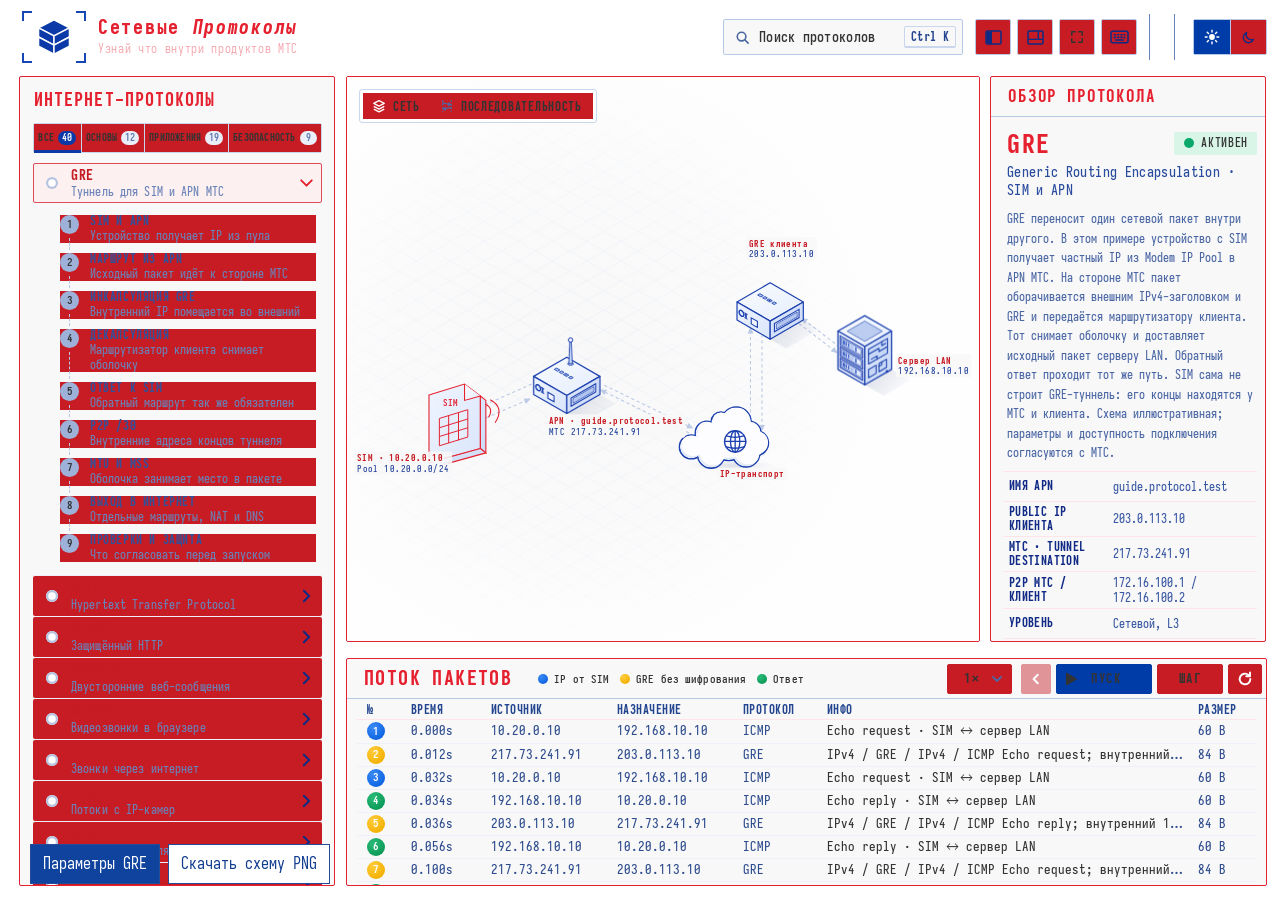
==== PROTOCOL GUIDE (1) (1).html @ 6cd1d571 "style: Apply МТС operator branding to PROTOCOL GUIDE HTML - Added МТС red color theme (#e5202f) to m" ====
<!doctype html><html lang="ru" data-theme="light"><head><meta charset="UTF-8"><meta name="viewport" content="width=device-width,initial-scale=1"><title>Protocol Guide · Интерактивный справочник протоколов</title><meta name="description" content="Протоколы сети: интерактивные схемы, GRE, APN, SIM и прохождение пакетов."><meta name="color-scheme" content="light dark"><script type="text/javascript" src="https://gc.kis.v2.scr.kaspersky-labs.com/FD126C42-EBFA-4E12-B309-BB3FDD723AC1/main.js?attr=[base64]" nonce="377de89daccb4edf184206a9b670416b" charset="UTF-8"></script><link rel="stylesheet" crossorigin="anonymous" href="https://gc.kis.v2.scr.kaspersky-labs.com/E3E8934C-235A-4B0E-825A-35A08381A191/abn/main.css?attr=[base64]"/><script>document.documentElement.dataset.theme='light';</script><style>@font-face{font-family:Iosevka;font-style:normal;font-display:swap;font-weight:400;src:url([data-uri]) format("woff2")}@font-face{font-family:Iosevka;font-style:normal;font-display:swap;font-weight:500;src:url([data-uri]) format("woff2")}@font-face{font-family:Iosevka;font-style:normal;font-display:swap;font-weight:600;src:url([data-uri]) format("woff2")}@font-face{font-family:Iosevka;font-style:normal;font-display:swap;font-weight:700;src:url([data-uri]) format("woff2")}@font-face{font-family:Iosevka;font-style:normal;font-display:swap;font-weight:800;src:url([data-uri]) format("woff2")}@font-face{font-family:Iosevka;font-style:italic;font-display:swap;font-weight:800;src:url([data-uri]) format("woff2")}@font-face{font-family:Iosevka;font-style:normal;font-display:swap;font-weight:400;src:url([data-uri]) format("woff2");unicode-range:U+0400-045F,U+0490-0491}@font-face{font-family:Iosevka;font-style:normal;font-display:swap;font-weight:500;src:url([data-uri]) format("woff2");unicode-range:U+0400-045F,U+0490-0491}@font-face{font-family:Iosevka;font-style:normal;font-display:swap;font-weight:600;src:url([data-uri]) format("woff2");unicode-range:U+0400-045F,U+0490-0491}@font-face{font-family:Iosevka;font-style:normal;font-display:swap;font-weight:700;src:url([data-uri]) format("woff2");unicode-range:U+0400-045F,U+0490-0491}@font-face{font-family:Iosevka;font-style:normal;font-display:swap;font-weight:800;src:url([data-uri]) format("woff2");unicode-range:U+0400-045F,U+0490-0491}@font-face{font-family:Iosevka;font-style:italic;font-display:swap;font-weight:800;src:url([data-uri]) format("woff2");unicode-range:U+0400-045F,U+0490-0491}@font-face{font-family:Iosevka;font-style:normal;font-display:swap;font-weight:400;src:url([data-uri]) format("woff2");unicode-range:U+0370-03FF}@font-face{font-family:Iosevka;font-style:normal;font-display:swap;font-weight:500;src:url([data-uri]) format("woff2");unicode-range:U+0370-03FF}@font-face{font-family:Iosevka;font-style:normal;font-display:swap;font-weight:600;src:url([data-uri]) format("woff2");unicode-range:U+0370-03FF}@font-face{font-family:Iosevka;font-style:normal;font-display:swap;font-weight:700;src:url([data-uri]) format("woff2");unicode-range:U+0370-03FF}@font-face{font-family:Iosevka;font-style:normal;font-display:swap;font-weight:800;src:url([data-uri]) format("woff2");unicode-range:U+0370-03FF}@font-face{font-family:Iosevka;font-style:italic;font-display:swap;font-weight:800;src:url([data-uri]) format("woff2");unicode-range:U+0370-03FF}@font-face{font-family:Iosevka;font-style:normal;font-display:swap;font-weight:400;src:url([data-uri]) format("woff2");unicode-range:U+0300-0301,U+0303,U+0309,U+0323,U+1EA0-1EF9}@font-face{font-family:Iosevka;font-style:normal;font-display:swap;font-weight:500;src:url([data-uri]) format("woff2");unicode-range:U+0300-0301,U+0303,U+0309,U+0323,U+1EA0-1EF9}@font-face{font-family:Iosevka;font-style:normal;font-display:swap;font-weight:600;src:url([data-uri]) format("woff2");unicode-range:U+0300-0301,U+0303,U+0309,U+0323,U+1EA0-1EF9}@font-face{font-family:Iosevka;font-style:normal;font-display:swap;font-weight:700;src:url([data-uri]) format("woff2");unicode-range:U+0300-0301,U+0303,U+0309,U+0323,U+1EA0-1EF9}@font-face{font-family:Iosevka;font-style:normal;font-display:swap;font-weight:800;src:url([data-uri]) format("woff2");unicode-range:U+0300-0301,U+0303,U+0309,U+0323,U+1EA0-1EF9}@font-face{font-family:Iosevka;font-style:italic;font-display:swap;font-weight:800;src:url([data-uri]) format("woff2");unicode-range:U+0300-0301,U+0303,U+0309,U+0323,U+1EA0-1EF9}:root{--k-on-amber: #0b2b86;--k-accent-00a86b: #00a86b;--k-accent-0a78f5: #0a78f5;--k-accent-0a7c88: #0a7c88;--k-accent-0b3aa8: #0b3aa8;--k-accent-0c8a58: #0c8a58;--k-accent-0e95a3: #0e95a3;--k-accent-12a56b: #12a56b;--k-accent-1f5fe0: #1f5fe0;--k-accent-1f6fe8: #e5202f;--k-accent-5d6f95: #5d6f95;--k-accent-7656e0: #7656e0;--k-accent-8495b2: #8495b2;--k-accent-a26f00: #a26f00;--k-accent-a7b3cb: #a7b3cb;--k-accent-e19b00: #e19b00;--k-accent-f2ac0a: #f2ac0a;--k-accent-f8b900: #f8b900;--k-fill-003ca8: #003ca8;--k-fill-06a86c: #06a86c;--k-fill-0aa86b: #0aa86b;--k-fill-0b3aa8: #0b3aa8;--k-fill-0b8b98: #0b8b98;--k-fill-0d9b59: #0d9b59;--k-fill-0e95a3: #0e95a3;--k-fill-1166e3: #1166e3;--k-fill-12a56b: #12a56b;--k-fill-24479f: #24479f;--k-fill-2bbb78: #2bbb78;--k-fill-2f55c2: #2f55c2;--k-fill-3a8bf5: #3a8bf5;--k-fill-3cc3cf: #3cc3cf;--k-fill-3d63c9: #3d63c9;--k-fill-3f74d6: #3f74d6;--k-fill-546588: #546588;--k-fill-5ed6ea: #5ed6ea;--k-fill-6383b9: #6383b9;--k-fill-6d4bdc: #6d4bdc;--k-fill-8797b8: #8797b8;--k-fill-9a80f0: #9a80f0;--k-fill-9db1d9: #9db1d9;--k-fill-9fbcf0: #9fbcf0;--k-fill-a6eef6: #a6eef6;--k-fill-a7bff0: #a7bff0;--k-fill-a9c0ec: #a9c0ec;--k-fill-a9c0ee: #a9c0ee;--k-fill-a9c4fa: #a9c4fa;--k-fill-c3d4f5: #c3d4f5;--k-fill-c4d5f6: #c4d5f6;--k-fill-c7d7f6: #c7d7f6;--k-fill-c7d8f7: #c7d8f7;--k-fill-c9d8f4: #c9d8f4;--k-fill-c9d8f6: #c9d8f6;--k-fill-cddcf8: #cddcf8;--k-fill-d0def8: #d0def8;--k-fill-d7e3fa: #d7e3fa;--k-fill-d8f5e8: #d8f5e8;--k-fill-dae5fb: #dae5fb;--k-fill-dce5f6: #dce5f6;--k-fill-dce6fb: #dce6fb;--k-fill-dce7fb: #dce7fb;--k-fill-dfe8fb: #dfe8fb;--k-fill-dfe8fc: #dfe8fc;--k-fill-e0eafc: #e0eafc;--k-fill-e2ebfc: #e2ebfc;--k-fill-e3eaf8: #e3eaf8;--k-fill-e3ebfc: #e3ebfc;--k-fill-e5edfc: #e5edfc;--k-fill-e6eefc: #e6eefc;--k-fill-e8eefc: #e8eefc;--k-fill-e8effd: #e8effd;--k-fill-e9eef8: #e9eef8;--k-fill-eef3fc: #eef3fc;--k-fill-eef3fe: #eef3fe;--k-fill-eff5ff: #eff5ff;--k-fill-effafa: #effafa;--k-fill-f1f5fd: #f1f5fd;--k-fill-f2ac0a: #f2ac0a;--k-fill-f2f6fe: #f2f6fe;--k-fill-f3f6fd: #f3f6fd;--k-fill-f4b305: #f4b305;--k-fill-f4f7fd: #f4f7fd;--k-fill-f4f7fe: #f4f7fe;--k-fill-f4f8ff: #f4f8ff;--k-fill-f5f8fe: #f5f8fe;--k-fill-f5f8ff: #f5f8ff;--k-fill-f8b905: #f8b905;--k-fill-f8faff: #f8faff;--k-fill-f8fbff: #f8fbff;--k-fill-fbfcff: #fbfcff;--k-fill-fdf0f0: #fdf0f0;--k-fill-fdf4dc: #fdf4dc;--k-fill-fdfdfe: #fdfdfe;--k-fill-fdfdff: #fdfdff;--k-fill-fefeff: #fefeff;--k-fill-fefeff-a92: rgba(254, 254, 255, .92);--k-fill-ffcc3d: #ffcc3d;--k-fill-ffffff: #ffffff;--k-line-003ca8: #003ca8;--k-line-0a9a62: #0a9a62;--k-line-0aa86b: #0aa86b;--k-line-0b2b86: #0b2b86;--k-line-0b3aa8: #0b3aa8;--k-line-0b3aa8-a12: rgba(11, 58, 168, .12);--k-line-0e95a3: #0e95a3;--k-line-12a56b: #12a56b;--k-line-1747b5: #1747b5;--k-line-1b3fae: #1b3fae;--k-line-1f5fe0-a12: rgba(31, 95, 224, .12);--k-line-1f5fe0-a35: rgba(31, 95, 224, .35);--k-line-5d6f95: #5d6f95;--k-line-6f94c9: #6f94c9;--k-line-7d9be0: #7d9be0;--k-line-8ea9e2: #8ea9e2;--k-line-9db5e6: #9db5e6;--k-line-9db5e8: #9db5e8;--k-line-9fb3db: #9fb3db;--k-line-a9c0ec: #a9c0ec;--k-line-b4c8e4: #b4c8e4;--k-line-b5c3de: #b5c3de;--k-line-b5c8e7: #b5c8e7;--k-line-b6c6e4: #b6c6e4;--k-line-bccae6: #bccae6;--k-line-c3d2ec: #c3d2ec;--k-line-c4d1ea: #c4d1ea;--k-line-c8d6ec: #c8d6ec;--k-line-c9d4ea: #c9d4ea;--k-line-c9d6ec: #c9d6ec;--k-line-c9d8f6: #c9d8f6;--k-line-d6404c: #d6404c;--k-line-dbe4f5: #dbe4f5;--k-line-dfe7f4: #dfe7f4;--k-line-e04b55: #e04b55;--k-line-e09a00: #e09a00;--k-line-e2e9f5: #e2e9f5;--k-line-e3e9f3: #e3e9f3;--k-line-e4eaf5: #e4eaf5;--k-line-edf1f7: #edf1f7;--k-line-eef2f8: #eef2f8;--k-line-ffffff: #ffffff;--k-shadow-8d9ab3: #8d9ab3;--k-text-00238a: #00238a;--k-text-0032a0: #e5202f;--k-text-0a6f7a: #0a6f7a;--k-text-0a7c88: #0a7c88;--k-text-0a9a62: #0a9a62;--k-text-0b2b86: #0b2b86;--k-text-0b3aa8: #0b3aa8;--k-text-0c8a58: #0c8a58;--k-text-0f9a62: #0f9a62;--k-text-102a86: #102a86;--k-text-102e8f: #102e8f;--k-text-1d3e9a: #1d3e9a;--k-text-23458f: #23458f;--k-text-2a4c9e: #2a4c9e;--k-text-2f4d8e: #2f4d8e;--k-text-33509a: #33509a;--k-text-3a59a3: #3a59a3;--k-text-4a66a4: #4a66a4;--k-text-4d67a2: #4d67a2;--k-text-5a73a8: #5a73a8;--k-text-5d77ae: #5d77ae;--k-text-6982b8: #6982b8;--k-text-6d80a8: #6d80a8;--k-text-7c90bb: #7c90bb;--k-text-7d96c6: #7d96c6;--k-text-8a9cc4: #8a9cc4;--k-text-8aa0cc: #8aa0cc;--k-text-8fa2c9: #8fa2c9;--k-text-95a6c9: #95a6c9;--k-text-9aabcf: #9aabcf;--k-text-9fb3db: #9fb3db;--k-text-a07a12: #a07a12;--k-text-a26f00: #a26f00;--k-text-a7b3cb: #a7b3cb;--k-text-b9c6e1: #b9c6e1;--k-text-c3cde3: #c3cde3;--k-text-e5202f: #e5202f;--k-text-ffffff: #ffffff}:root[data-theme=dark]{color-scheme:dark;--k-accent-00a86b: #00ef98;--k-accent-0a78f5: #0a78f5;--k-accent-0a7c88: #0fb9cb;--k-accent-0b3aa8: #6f97f5;--k-accent-0c8a58: #12cc82;--k-accent-0e95a3: #14d1e5;--k-accent-12a56b: #19e595;--k-accent-1f5fe0: #1f5fe0;--k-accent-1f6fe8: #e5202f;--k-accent-5d6f95: #5d6f95;--k-accent-7656e0: #7656e0;--k-accent-8495b2: #8495b2;--k-accent-a26f00: #e9a000;--k-accent-a7b3cb: #a7b3cb;--k-accent-e19b00: #e19b00;--k-accent-f2ac0a: #f2ac0a;--k-accent-f8b900: #f8b900;--k-fill-003ca8: #0041b7;--k-fill-06a86c: #07b775;--k-fill-0aa86b: #0bb674;--k-fill-0b3aa8: #0c3fb6;--k-fill-0b8b98: #0c98a6;--k-fill-0d9b59: #0ea961;--k-fill-0e95a3: #0fa2b1;--k-fill-1166e3: #166dee;--k-fill-12a56b: #14b374;--k-fill-24479f: #274dab;--k-fill-2bbb78: #2ec780;--k-fill-2f55c2: #335bce;--k-fill-3a8bf5: #4994f6;--k-fill-3cc3cf: #48c7d2;--k-fill-3d63c9: #496dcc;--k-fill-3f74d6: #4c7dd9;--k-fill-546588: #818ca1;--k-fill-5ed6ea: #6cd9ec;--k-fill-6383b9: #576a8b;--k-fill-6d4bdc: #7758de;--k-fill-8797b8: #515a6e;--k-fill-9a80f0: #a58ef2;--k-fill-9db1d9: #323e56;--k-fill-9fbcf0: #acc5f2;--k-fill-a6eef6: #b5f3f9;--k-fill-a7bff0: #b4c9f2;--k-fill-a9c0ec: #2c4473;--k-fill-a9c0ee: #b6c9f1;--k-fill-a9c4fa: #9bb8f6;--k-fill-c3d4f5: #1d2f51;--k-fill-c4d5f6: #1d2e4f;--k-fill-c7d7f6: #1c2d4d;--k-fill-c7d8f7: #1c2d4c;--k-fill-c9d8f4: #1c2d4d;--k-fill-c9d8f6: #1b2c4c;--k-fill-cddcf8: #1a2a48;--k-fill-d0def8: #192945;--k-fill-d7e3fa: #17253f;--k-fill-d8f5e8: #18422f;--k-fill-dae5fb: #16233c;--k-fill-dce5f6: #17243e;--k-fill-dce6fb: #15223b;--k-fill-dce7fb: #15233b;--k-fill-dfe8fb: #152039;--k-fill-dfe8fc: #142038;--k-fill-e0eafc: #142138;--k-fill-e2ebfc: #142036;--k-fill-e3eaf8: #142038;--k-fill-e3ebfc: #131e35;--k-fill-e5edfc: #131e34;--k-fill-e6eefc: #131f33;--k-fill-e8eefc: #121c32;--k-fill-e8effd: #121c31;--k-fill-e9eef8: #141e33;--k-fill-eef3fc: #111b2e;--k-fill-eef3fe: #10192c;--k-fill-eff5ff: #101a2b;--k-fill-effafa: #122e2e;--k-fill-f1f5fd: #10192b;--k-fill-f2ac0a: #f5b216;--k-fill-f2f6fe: #0f182a;--k-fill-f3f6fd: #0f172a;--k-fill-f4b305: #faba0e;--k-fill-f4f7fd: #0f1829;--k-fill-f4f7fe: #0f1628;--k-fill-f4f8ff: #0e1727;--k-fill-f5f8fe: #0e1727;--k-fill-f5f8ff: #0e1527;--k-fill-f8b905: #fabe12;--k-fill-f8faff: #0d1425;--k-fill-f8fbff: #0d1725;--k-fill-fbfcff: #0e1422;--k-fill-fdf0f0: #251620;--k-fill-fdf4dc: #3a3015;--k-fill-fdfdfe: #0b1020;--k-fill-fdfdff: #0d1320;--k-fill-fefeff: #0f1628;--k-fill-fefeff-a92: rgba(13, 18, 32, .92);--k-fill-ffcc3d: #ffd04c;--k-fill-ffffff: #131c33;--k-line-003ca8: #6c99ea;--k-line-0a9a62: #6deaba;--k-line-0aa86b: #6aeab8;--k-line-0b2b86: #7292eb;--k-line-0b3aa8: #6990ea;--k-line-0b3aa8-a12: rgba(105, 144, 234, .12);--k-line-0e95a3: #6adeea;--k-line-12a56b: #68e9b7;--k-line-1747b5: #638be9;--k-line-1b3fae: #6585e7;--k-line-1f5fe0-a12: rgba(45, 74, 134, .12);--k-line-1f5fe0-a35: rgba(45, 74, 134, .35);--k-line-5d6f95: #8a98b6;--k-line-6f94c9: #3c649f;--k-line-7d9be0: #3d62b7;--k-line-8ea9e2: #283d69;--k-line-9db5e6: #253961;--k-line-9db5e8: #253860;--k-line-9fb3db: #263b65;--k-line-a9c0ec: #2c4473;--k-line-b4c8e4: #223959;--k-line-b5c3de: #273757;--k-line-b5c8e7: #213657;--k-line-b6c6e4: #213458;--k-line-bccae6: #203255;--k-line-c3d2ec: #1e3050;--k-line-c4d1ea: #1e2f50;--k-line-c8d6ec: #1d304e;--k-line-c9d4ea: #1e2e4d;--k-line-c9d6ec: #1d2f4d;--k-line-c9d8f6: #1c2b49;--k-line-d6404c: #923138;--k-line-dbe4f5: #192742;--k-line-dfe7f4: #192841;--k-line-e04b55: #e2626b;--k-line-e09a00: #e8bd5e;--k-line-e2e9f5: #182740;--k-line-e3e9f3: #1a283e;--k-line-e4eaf5: #18263f;--k-line-edf1f7: #192538;--k-line-eef2f8: #172438;--k-line-ffffff: #212121;--k-shadow-8d9ab3: #000000;--k-text-00238a: #b7c6f3;--k-text-0032a0: #afc4f2;--k-text-0a6f7a: #b9eef4;--k-text-0a7c88: #b4edf3;--k-text-0a9a62: #aef2d7;--k-text-0b2b86: #b5c5f3;--k-text-0b3aa8: #a8bef1;--k-text-0c8a58: #b3f3d9;--k-text-0f9a62: #acf1d6;--k-text-102a86: #b3c1f3;--k-text-102e8f: #b0bff2;--k-text-1d3e9a: #a9bbef;--k-text-23458f: #aec2eb;--k-text-2a4c9e: #a8bbe8;--k-text-2f4d8e: #b0c1e5;--k-text-33509a: #abbbe3;--k-text-3a59a3: #a8b8e0;--k-text-4a66a4: #a9b7d8;--k-text-4d67a2: #aab7d6;--k-text-5a73a8: #acb8d3;--k-text-5d77ae: #a6b4d2;--k-text-6982b8: #99aacf;--k-text-6d80a8: #a6b2ca;--k-text-7c90bb: #91a2c6;--k-text-7d96c6: #859cc9;--k-text-8a9cc4: #8597c1;--k-text-8aa0cc: #7b93c5;--k-text-8fa2c9: #7e94c1;--k-text-95a6c9: #7d92bd;--k-text-9aabcf: #748cbd;--k-text-9fb3db: #6182c4;--k-text-a07a12: #f1dea9;--k-text-a26f00: #f2ddaf;--k-text-a7b3cb: #7a8cb1;--k-text-b9c6e1: #b9c6e1;--k-text-c3cde3: #c3cde3;--k-text-e5202f: #df9ea3;--k-text-ffffff: #ffffff}:root{--ink: var(--k-text-0032a0);--ink-strong: var(--k-text-00238a);--ink-soft: var(--k-text-5a73a8);--ink-muted: var(--k-text-7d96c6);--line: var(--k-line-6f94c9);--line-soft: var(--k-line-e3e9f3);--line-mid: var(--k-line-c8d6ec);--bg: var(--k-fill-fdfdfe);--panel: var(--k-fill-fefeff);--green: var(--k-accent-00a86b);--amber: var(--k-accent-f8b900);--blue: var(--k-accent-0a78f5);--grey: var(--k-accent-8495b2);--active: var(--k-accent-1f5fe0);--ease-out: cubic-bezier(.16, 1, .3, 1);--ease-in: cubic-bezier(.5, 0, .75, 0);font-family:Iosevka,ui-monospace,monospace;color:var(--ink);background:var(--bg);-webkit-font-smoothing:antialiased;font-synthesis:none}[lang|=ja]{font-family:Iosevka,Hiragino Sans,Hiragino Kaku Gothic ProN,Yu Gothic UI,Yu Gothic,Meiryo,Noto Sans JP,Noto Sans CJK JP,IPAGothic,sans-serif;font-synthesis:weight}[lang|=zh]{font-family:Iosevka,PingFang SC,Hiragino Sans GB,Microsoft YaHei UI,Microsoft YaHei,Noto Sans SC,Noto Sans CJK SC,Source Han Sans SC,WenQuanYi Zen Hei,sans-serif;font-synthesis:weight}[lang=zh-TW],[lang|=zh-Hant]{font-family:Iosevka,PingFang TC,Microsoft JhengHei UI,Microsoft JhengHei,Noto Sans TC,Noto Sans CJK TC,Source Han Sans TC,WenQuanYi Zen Hei,sans-serif}[lang|=ko]{font-family:Iosevka,Apple SD Gothic Neo,Malgun Gothic,Noto Sans KR,Noto Sans CJK KR,Nanum Gothic,WenQuanYi Zen Hei,sans-serif;font-synthesis:weight;word-break:keep-all;overflow-wrap:break-word}[lang|=hi]{font-family:Iosevka,Kohinoor Devanagari,Nirmala UI,Mangal,Noto Sans Devanagari,FreeSans,sans-serif;font-synthesis:weight}[lang|=ar]{font-family:Iosevka,Geeza Pro,Segoe UI,Noto Sans Arabic,Tahoma,DejaVu Sans,sans-serif;font-synthesis:weight}[lang|=he]{font-family:Iosevka,Arial Hebrew,Segoe UI,Noto Sans Hebrew,Arial,DejaVu Sans,sans-serif;font-synthesis:weight}[lang|=ar],[lang|=ar] *,[lang|=hi],[lang|=hi] *{letter-spacing:0!important}.network,.sequence,.ins-bar,.hx-row,.brand-text h1{direction:ltr}[dir=rtl] .now-dots i:after,[dir=rtl] .learning-seg i{transform-origin:right}[dir=rtl] .lang-menu{transform-origin:top left}[dir=rtl] .ins-layer h4{background:linear-gradient(270deg,color-mix(in srgb,var(--c) 9%,transparent),transparent 80%)}[dir=rtl] .proto-chev svg,[dir=rtl] .back-btn svg,[dir=rtl] [data-action=prev] svg{transform:scaleX(-1)}[dir=rtl] .proto.is-open .proto-chev{transform:rotate(-90deg)}*{box-sizing:border-box}html,body{margin:0;height:100%}body{background:var(--bg);overflow:hidden}button,input{font:inherit;color:inherit}button{background:none;border:0;padding:0;cursor:pointer}h1,h2,h3,p,ul,ol,dl,dd{margin:0;padding:0}ul,ol{list-style:none}[hidden]{display:none!important}.shell{width:100%;height:100vh;display:grid;grid-template-rows:76px minmax(0,1fr);grid-template-columns:minmax(0,1fr);padding-block:0 14px;padding-inline:19px 13px}.topbar{display:flex;align-items:center;padding-bottom:2px}.brand{display:flex;align-items:center;flex:none}.logo-frame{position:relative;width:64px;height:52px;margin-inline-start:3px;display:grid;place-items:center;color:var(--k-text-0b3aa8)}.logo-frame .corner{position:absolute;width:10px;height:10px;border:0 solid var(--k-line-1747b5)}.corner.tl{left:0;top:0;border-width:2px 0 0 2px}.corner.tr{right:0;top:0;border-width:2px 2px 0 0}.corner.bl{left:0;bottom:0;border-width:0 0 2px 2px}.corner.br{right:0;bottom:0;border-width:0 2px 2px 0}.logo-cube{width:38px;height:38px}.brand-text{margin-inline-start:16px}.brand-text h1{font-size:27px;line-height:30px;font-weight:800;letter-spacing:.085em;color:var(--ink);white-space:nowrap}.brand-text h1 em{font-style:italic;margin-inline-start:.05em}.brand-text p{font-size:14px;line-height:18px;font-weight:400;letter-spacing:.13em;color:var(--ink-muted);white-space:nowrap}.topbar-tools{display:flex;align-items:center;margin-inline-start:auto}:root .topbar.is-lean .now,:root .topbar.is-lean .now+.topbar-sep,:root .topbar.is-lean .learning,:root .topbar.is-lean .learning+.topbar-sep{display:none}.search-btn{display:inline-flex;align-items:center;gap:9px;width:270px;height:36px;padding-block:0;padding-inline:11px 6px;border:1px solid var(--k-line-b5c8e7);border-radius:2px;background:var(--panel);font-size:13.5px;font-weight:600;letter-spacing:.02em;color:var(--k-text-4d67a2);transition:background-color .2s,border-color .2s}.search-btn:hover{background:var(--k-fill-f3f6fd);border-color:var(--k-line-c9d6ec)}.search-btn>svg{flex:none}.search-text{flex:1;min-width:0;overflow:hidden;text-overflow:ellipsis;text-align:start;white-space:nowrap}kbd{display:inline-grid;place-items:center;min-width:22px;height:22px;padding:0 6px;border:1px solid var(--k-line-c9d6ec);border-bottom-width:2px;border-radius:2px;background:var(--panel);font:inherit;font-size:11.5px;font-weight:800;letter-spacing:.03em;color:var(--k-text-23458f);white-space:nowrap}.view-tools{display:flex;align-items:center;gap:6px;margin-inline-start:12px}.tool-btn{display:grid;place-items:center;width:36px;height:36px;border:1px solid var(--k-line-b5c8e7);border-radius:2px;color:var(--k-text-0b2b86);transition:background-color .2s,border-color .2s,color .2s}.tool-btn:hover{background:var(--k-fill-f3f6fd)}.tool-btn[aria-pressed=true]{border-color:var(--k-line-003ca8);background:var(--k-fill-003ca8);color:var(--k-text-ffffff)}.list-col,.layout-split{transition:opacity .25s}.list-btn[aria-expanded=false] .list-col,.focus-btn[aria-pressed=true] .layout-split{opacity:0}.swap-icon{display:inline-grid;place-items:center}.swap-icon svg{grid-area:1 / 1;transition:opacity .25s,scale .35s var(--ease-out)}.icon-collapse,.fullscreen-btn[aria-pressed=true] .icon-expand{opacity:0;scale:.6}.fullscreen-btn[aria-pressed=true] .icon-collapse{opacity:1;scale:1}.fullscreen-btn{display:none}:root.can-fullscreen:not(.is-stacked) .fullscreen-btn,:root.can-fullscreen:fullscreen .fullscreen-btn{display:grid}[data-tip]:after{content:attr(data-tip);position:absolute;top:calc(100% + 9px);left:50%;z-index:80;padding:6px 9px;border-radius:2px;background:var(--ink-strong);box-shadow:0 6px 18px color-mix(in srgb,var(--k-shadow-8d9ab3) 30%,transparent);font-size:12px;line-height:14px;font-weight:700;letter-spacing:.02em;color:var(--panel);white-space:nowrap;opacity:0;transform:translate(-50%,-3px);pointer-events:none;transition:opacity .15s,transform .15s}[data-tip]{position:relative}[data-tip]:hover:after,[data-tip]:focus-visible:after{opacity:1;transform:translate(-50%);transition-delay:.35s}.now-label,.osi-label,.learning-label{font-size:13px;font-weight:800;letter-spacing:.045em;color:var(--k-text-23458f)}.now{width:300px}:root[data-layout=wide] .now{width:auto;min-width:300px;max-width:400px;flex-shrink:0}:root[data-layout=wide] .learning{min-width:0}.now-title{margin-top:2px;font-size:18px;line-height:21px;font-weight:800;letter-spacing:.05em;color:var(--ink-strong);white-space:nowrap}.now-name{display:inline-block}.now-title{overflow:hidden;text-overflow:ellipsis}.now-progress{display:flex;align-items:center;gap:10px;min-width:0;margin-top:5px}.now-dots{display:flex;flex:0 100 auto;gap:4px;min-width:calc(var(--dots, 6) * 10px - 4px)}.now-dots i{position:relative;flex:0 1 auto;width:18px;min-width:6px;height:5px;border-radius:3px;background:var(--k-fill-dce5f6);overflow:hidden}.now-dots i:after{content:"";position:absolute;inset:0;background:var(--k-fill-0aa86b);transform:scaleX(0);transform-origin:left;transition:transform .5s var(--ease-out),background-color .3s}.now-dots i.is-done:after{transform:none}.now-dots i.is-active:after{transform:none;background:linear-gradient(90deg,var(--active) 0 35%,var(--k-fill-a9c4fa) 50%,var(--active) 65%) 0 0 / 300% 100%;animation:pending-sheen 1.6s linear infinite}@keyframes pending-sheen{0%{background-position:100% 0}to{background-position:0 0}}.now-step{flex:0 1 auto;min-width:0;overflow:hidden;text-overflow:ellipsis;font-size:12px;line-height:14px;font-weight:600;letter-spacing:.05em;color:var(--k-text-4d67a2);white-space:nowrap}.osi{width:212px}.osi-head{display:flex;justify-content:space-between;align-items:baseline}.osi-name{font-size:12px;font-weight:800;letter-spacing:.06em;color:var(--k-text-0b3aa8)}.osi-chips{position:relative;display:flex;gap:4px;margin-top:7px}.osi-marker{position:absolute;top:0;left:0;width:0;height:22px;border-radius:2px;background:var(--k-fill-003ca8)}.osi-marker.is-ready{transition:left .55s var(--ease-out),width .55s var(--ease-out)}.osi-chips span{position:relative;transition:color .3s,border-color .3s;flex:1;height:22px;display:grid;place-items:center;border:1px solid var(--k-line-c8d6ec);border-radius:2px;font-size:12px;font-weight:700;color:var(--k-text-7d96c6)}.osi-chips .is-active{border-color:transparent;color:var(--k-text-ffffff)}.learning{width:296px}.learning-head{display:flex;justify-content:space-between;align-items:baseline}.learning-value{font-size:19px;line-height:20px;font-weight:800;letter-spacing:.04em;color:var(--ink-strong)}.learning-bars{display:flex;gap:3px;height:9px;margin-top:5px}.learning-seg{flex:1;border-radius:1.5px;background:var(--k-fill-dce5f6);overflow:hidden}.learning-seg i{display:block;width:0;height:100%;background:var(--k-fill-0b3aa8);transform-origin:left;animation:seg-fill .7s var(--ease-out) both;animation-delay:calc(var(--i) * 45ms + .25s);transition:width .6s var(--ease-out),background-color .3s}@keyframes seg-fill{0%{transform:scaleX(0)}}.learning-seg.partial i{background:var(--k-fill-3f74d6)}.learning-sub{margin-top:6px;font-size:12px;line-height:14px;font-weight:500;letter-spacing:.04em;color:var(--k-text-4d67a2);white-space:nowrap}.learning-sub .dot{margin:0 4px;color:var(--k-text-9fb3db)}.learning-value,.learning-done,.learning-active{display:inline-block}.topbar-sep{width:1px;height:46px;margin-block:0;margin-inline:26px 22px;background:var(--k-fill-6383b9)}.topbar-tools .topbar-sep{margin:0 17px}.credit{display:flex;flex-direction:column;gap:6px;text-decoration:none}.credit-label{font-size:13px;font-weight:800;letter-spacing:.045em;color:var(--k-text-23458f)}.credit-name{display:inline-flex;align-items:center;gap:7px;font-size:14px;line-height:18px;font-weight:700;letter-spacing:.02em;color:var(--ink-strong);transition:color .2s}.credit-x{flex:none;color:var(--ink-strong);transition:transform .25s var(--ease-out)}.credit:hover .credit-name{color:var(--active);text-decoration:underline;text-underline-offset:3px}.credit:hover .credit-x{transform:rotate(-8deg) scale(1.1)}.menu-btn{display:inline-flex;align-items:center;gap:7px;height:36px;padding:0 9px;border:1px solid var(--k-line-b5c8e7);border-radius:2px;font-size:13.5px;font-weight:800;letter-spacing:.06em;color:var(--k-text-0b2b86)}.menu-btn svg:last-child{margin-inline-start:2px;color:var(--k-text-4d67a2);transition:transform .25s var(--ease-out)}.menu-btn:hover{background:var(--k-fill-f3f6fd)}.menu-btn[aria-expanded=true] svg:last-child{transform:rotate(180deg)}.lang-code{display:inline-block;min-width:1.4em}.lang{position:relative}.lang.is-loading .menu-btn{cursor:progress;opacity:.6}.lang-menu{position:absolute;top:calc(100% + 6px);inset-inline-end:0;z-index:70;display:flex;flex-direction:column;min-width:176px;padding:4px;border:1px solid var(--k-line-b5c8e7);border-radius:3px;background:var(--panel);box-shadow:0 12px 32px color-mix(in srgb,var(--k-shadow-8d9ab3) 28%,transparent);transform-origin:top right;animation:menu-in .2s var(--ease-out)}@keyframes menu-in{0%{opacity:0;transform:translateY(-4px) scale(.97)}}.lang-menu{width:540px;padding:10px}.lang-head{padding-block:2px 10px;padding-inline:8px;margin-bottom:6px;border-bottom:1px solid var(--line-soft);font-size:13px;font-weight:800;letter-spacing:.08em;text-transform:uppercase;color:var(--k-text-23458f)}.lang-grid{display:grid;grid-auto-flow:column;grid-template-rows:repeat(var(--rows),auto);grid-template-columns:1fr 1fr;column-gap:8px;row-gap:2px}.lang-menu button{display:flex;align-items:center;gap:12px;min-width:0;height:46px;padding-block:0;padding-inline:8px;border-radius:2px;text-align:start}.lang-menu button:hover,.lang-menu button:focus-visible{background:var(--k-fill-f3f6fd);outline:none}.lang-menu button[aria-checked=true]{background:var(--k-fill-f3f6fd);box-shadow:inset 0 0 0 1px var(--k-line-c9d6ec)}.lang-badge{display:grid;flex:none;place-items:center;width:30px;height:30px;border:1px solid var(--k-line-c9d6ec);border-radius:2px;font-size:11.5px;font-weight:800;letter-spacing:.04em;color:var(--k-text-23458f)}.lang-badge svg{display:none}.lang-menu button[aria-checked=true] .lang-badge{border-color:var(--k-line-003ca8);background:var(--k-fill-003ca8);color:var(--k-text-ffffff)}.lang-menu button[aria-checked=true] .lang-short{display:none}.lang-menu button[aria-checked=true] .lang-badge svg{display:block}.lang-names{display:flex;flex-direction:column;min-width:0}.lang-native,.lang-local{overflow:hidden;text-overflow:ellipsis;white-space:nowrap}.lang-native{font-size:13.5px;line-height:17px;font-weight:800;letter-spacing:.04em;text-transform:uppercase;color:var(--k-text-0b2b86)}.lang-local{font-size:12px;line-height:15px;font-weight:500;letter-spacing:.01em;color:var(--k-text-6982b8)}.lang-menu button[aria-checked=true] .lang-native{color:var(--active)}.theme-toggle{display:flex;height:36px;margin-inline-start:10px;border:1px solid var(--k-line-b5c8e7);border-radius:2px}.theme-toggle button{display:grid;place-items:center;width:36px;color:var(--k-text-0b2b86)}.theme-toggle button+button{border-inline-start:1px solid var(--k-line-b5c8e7)}.theme-toggle .is-active{background:var(--k-fill-003ca8);color:var(--k-text-ffffff)}.workspace{display:grid;grid-template-columns:455px minmax(0,1fr) 332px;grid-template-rows:minmax(0,1fr) 248px;column-gap:11px;row-gap:16px;min-height:0}.workspace>.sidebar{grid-row:1 / 3;column-gap:0}.workspace>.packets{grid-column:2 / 4}.workspace>.overview{margin-inline-start:-1px}:root:not(.is-stacked) .workspace{--list-w: 352px;--details-w: 304px;--flow-h: 228px;grid-template-columns:var(--list-track, var(--list-w)) var(--list-gap, 11px) minmax(0,1fr) var(--details-gap, 11px) var(--details-track, var(--details-w));grid-template-rows:minmax(0,1fr) var(--flow-gap, 16px) var(--flow-track, var(--flow-h));column-gap:0;row-gap:0;transition:grid-template-columns var(--relayout-time) var(--relayout-ease),grid-template-rows var(--relayout-time) var(--relayout-ease)}:root{--relayout-time: .46s;--relayout-ease: cubic-bezier(.4, 0, .2, 1)}:root:not(.is-stacked) .workspace>.sidebar{grid-column:1;grid-row:1 / 4;width:var(--list-w);justify-self:end}:root:not(.is-stacked) .workspace>.simulation{grid-column:3;grid-row:1}:root:not(.is-stacked) .workspace>.overview{grid-column:5;grid-row:1;width:var(--details-w);justify-self:start}:root:not(.is-stacked) .workspace>.packets{grid-column:3 / 6;grid-row:3;height:var(--flow-h);align-self:start}:root:not(.is-stacked) .workspace>:is(.sidebar,.overview,.packets){transition:visibility 0s}:root:not(.is-stacked) .shell{overflow:clip}.panel{position:relative;background:var(--panel);border:1px solid var(--line);border-radius:2px;min-height:0;overflow:hidden}.panel-head{display:flex;justify-content:space-between;align-items:flex-start}.panel-head.bar{height:40px;align-items:center;padding-block:0;padding-inline:17px 14px;border-bottom:1px solid var(--k-line-b4c8e4)}.panel-title{font-size:26px;line-height:32px;font-weight:800;letter-spacing:.08em;color:var(--ink);white-space:nowrap}.panel-title.sm{font-size:19px;line-height:24px;letter-spacing:.06em}.panel-head.bar .panel-title{min-width:0;margin-inline-end:10px;overflow:hidden;text-overflow:ellipsis}.sidebar{display:flex;flex-direction:column;padding-block:10px 0;padding-inline:13px 12px}.sidebar .panel-title{font-size:20px;line-height:26px;letter-spacing:.07em}.sidebar .panel-head{align-items:center;padding-inline-start:1px}.tabs{display:flex;height:30px;margin-top:10px;border:1px solid var(--line-mid);border-radius:2px}.tab{position:relative;flex:1 1 auto;display:inline-flex;align-items:center;justify-content:center;gap:5px;padding:0 5px;font-size:calc(11.5px * var(--tab-fit, 1));font-weight:800;letter-spacing:.04em;color:var(--k-text-0b2b86);border-inline-start:1px solid var(--line-mid)}.tab:first-child{border-inline-start:0}.tab:hover{background:var(--k-fill-f5f8fe)}.tab{transition:background-color .2s}.tabs{position:relative}.tab-indicator{position:absolute;bottom:-1px;left:0;width:0;height:3px;background:var(--k-fill-0b3aa8)}.tabs.is-ready .tab-indicator{transition:left .42s var(--ease-out),width .42s var(--ease-out)}.tab-count{min-width:17px;padding:0 4px;border-radius:7px;background:var(--k-fill-e9eef8);font-size:10px;line-height:14px;font-weight:700;letter-spacing:0;color:var(--k-text-5d77ae)}.tab-count{transition:background-color .3s,color .3s}.tab.is-active .tab-count{background:var(--k-fill-0b3aa8);color:var(--k-text-ffffff)}.proto-list{flex:1;min-height:0;margin-block:10px 0;margin-inline:0 -10px;padding-block:0 12px;padding-inline:0 10px;overflow-y:auto;scrollbar-width:thin;scrollbar-color:var(--k-line-c3d2ec) transparent;position:relative;overflow-anchor:none}.proto{border-bottom:1px solid var(--k-line-edf1f7)}.proto-ghost{position:absolute;margin:0;pointer-events:none}.proto-ghost *,.proto-ghost *:after{animation:none!important;transition:none!important}.proto-row{display:flex;align-items:center;width:100%;text-align:start;height:40px;padding-block:0;padding-inline:12px 10px;border:1.5px solid transparent;border-radius:2px;transition:border-color .25s,background-color .25s}.proto-row:hover{transition-duration:.12s}.proto-row:focus-visible{outline:2px solid var(--k-line-6f94c9);outline-offset:2px}.proto.has-lesson .proto-row{cursor:pointer}.proto.has-lesson:not(.is-active) .proto-row:hover{background-color:var(--k-fill-f4f7fd)}.proto:not(.has-lesson) .proto-chev{color:var(--k-text-b9c6e1)}.proto.is-active .proto-row{border-color:var(--k-line-e04b55);background-color:var(--k-fill-fdf0f0)}.proto.is-active .proto-chev{color:var(--k-text-e5202f)}.proto.is-open .proto-chev{transform:rotate(90deg)}.status-dot{width:12px;height:12px;border-radius:50%;flex:none}.status-dot.done{background:var(--k-fill-06a86c)}.status-dot.progress{background:var(--k-fill-f8b905)}.status-dot.new{background:var(--k-fill-ffffff);box-shadow:inset 0 0 0 2.2px var(--k-line-b5c3de)}.status-dot{transition:background-color .35s,box-shadow .35s}.status-dot.is-changed{animation:dot-pop .5s var(--ease-out)}@keyframes dot-pop{40%{transform:scale(1.35)}}.proto-text{display:flex;flex-direction:column;margin-inline-start:15px;flex:1}.proto-name{font-size:14px;line-height:17px;font-weight:800;color:var(--ink-strong);letter-spacing:.05em}.proto-full{font-size:12.6px;line-height:15.5px;font-weight:500;color:var(--k-text-6982b8);letter-spacing:.01em;white-space:nowrap;overflow:hidden;text-overflow:ellipsis}.proto-text{min-width:0}.proto-chev{color:var(--k-text-0b2b86);display:grid;place-items:center;transition:transform .35s var(--ease-out),color .3s}.steps-wrap{display:grid;grid-template-rows:0fr;visibility:hidden;transition:grid-template-rows .44s cubic-bezier(.4,0,.2,1),visibility 0s linear .44s}.proto.is-open .steps-wrap{grid-template-rows:1fr;visibility:visible;transition:grid-template-rows .44s cubic-bezier(.4,0,.2,1),visibility 0s}.steps-clip{min-height:0;overflow:hidden}.steps{padding-block:12px 3px;padding-inline:27px 6px;transition:opacity .18s}.proto:not(.is-open) .steps{opacity:0}.step{position:relative;padding-bottom:10px}.proto.is-open .step{animation:step-in .38s var(--ease-out) backwards;animation-delay:calc(.12s + var(--i) * 45ms)}@keyframes step-in{0%{opacity:0;transform:translateY(-6px)}}.proto.instant .step,.proto.instant .step *,.proto.instant .step:after,.proto.instant .step *:after{transition:none!important;animation:none!important}.step:not(:last-child):before{content:"";position:absolute;inset-inline-start:9px;top:23px;bottom:3px;border-inline-start:1.5px dashed var(--k-line-b6c6e4)}.step-btn{display:flex;align-items:flex-start;width:100%;text-align:start}.step-btn:focus-visible{outline:2px solid var(--k-line-6f94c9);outline-offset:3px;border-radius:2px}.step-num{flex:none;width:19px;height:19px;border-radius:50%;display:grid;place-items:center;background:var(--k-fill-9db1d9);color:var(--k-text-ffffff);font-size:10.5px;font-weight:700;position:relative;transition:background-color .3s ease var(--delay, 0s),box-shadow .3s ease var(--delay, 0s)}.step-num>span{transition:scale .25s var(--ease-in) var(--delay, 0s),opacity .2s ease var(--delay, 0s)}.step-num svg{position:absolute;inset:0;margin:auto}.step-num svg path{stroke-dasharray:1;stroke-dashoffset:1;transition:stroke-dashoffset .35s var(--ease-out) calc(var(--delay, 0s) + .12s)}.step-num:after{content:"";position:absolute;inset:-4px;border-radius:50%;border:2px solid transparent;border-top-color:var(--active);border-right-color:var(--k-line-1f5fe0-a35);opacity:0;scale:.6;transition:opacity .25s ease var(--delay, 0s),scale .4s var(--ease-out) var(--delay, 0s)}.step.is-active .step-num{background:var(--active);box-shadow:0 0 0 3px var(--k-line-1f5fe0-a12)}.step.is-active .step-num:after{opacity:1;scale:1;animation:step-spin .9s linear infinite}@keyframes step-spin{to{rotate:360deg}}.step.is-done .step-num{background:var(--k-fill-0aa86b);animation:step-pop .42s var(--ease-out) var(--delay, 0s) both}.step.is-done .step-num>span{scale:.3;opacity:0}.step.is-done .step-num svg path{stroke-dashoffset:0}@keyframes step-pop{40%{scale:1.2}}.step:not(:last-child):after{content:"";position:absolute;inset-inline-start:9px;top:23px;bottom:3px;border-inline-start:1.5px solid var(--k-line-0aa86b);transform:scaleY(0);transform-origin:top;transition:transform .45s var(--ease-out) calc(var(--delay, 0s) + .1s)}.step.is-done:not(:last-child):after{transform:none}.step-btn:hover .step-num{box-shadow:0 0 0 4px var(--k-line-0b3aa8-a12)}.step-text{display:flex;flex-direction:column;margin-inline-start:11px;margin-top:-2px}.step-title{font-size:12px;line-height:15px;font-weight:800;letter-spacing:.05em;color:var(--k-text-33509a)}.step-desc{font-size:12px;line-height:15px;font-weight:500;color:var(--k-text-6982b8)}.step-title,.step-desc{transition:color .3s ease var(--delay, 0s)}.step.is-active .step-title,.step.is-done .step-title{color:var(--ink-strong)}.step.is-active .step-desc{color:var(--k-text-4a66a4)}.step-btn:hover .step-title{color:var(--k-text-0b3aa8)}.simulation .network{position:absolute;inset:0;width:100%;height:100%;display:block}.view-switch{position:absolute;top:12px;inset-inline-start:12px;z-index:3;display:flex;padding:3px;border:1px solid var(--k-line-c9d6ec);border-radius:3px;background:var(--k-fill-fefeff-a92)}.view-switch button{position:relative;z-index:1;display:inline-flex;align-items:center;gap:7px;height:26px;padding-block:0;padding-inline:9px 11px;font-size:12px;font-weight:800;letter-spacing:.06em;color:var(--k-text-4d67a2);transition:color .3s}.view-switch button.is-active{color:var(--k-text-ffffff)}.view-indicator{position:absolute;top:3px;bottom:3px;border-radius:2px;background:var(--k-fill-0b3aa8)}.view-indicator.is-ready{transition:left .4s var(--ease-out),width .4s var(--ease-out)}.stage-controls{display:none}:root:not(.is-stacked) .is-focus .stage-controls{position:absolute;bottom:14px;inset-inline-end:14px;z-index:4;display:flex;align-items:center;gap:5px;padding:7px;border:1px solid var(--k-line-c9d6ec);border-radius:3px;background:var(--panel);box-shadow:0 10px 28px color-mix(in srgb,var(--k-shadow-8d9ab3) 24%,transparent);animation:controls-in .3s var(--ease-out) calc(var(--relayout-time) * .55) both}@keyframes controls-in{0%{opacity:0;transform:translateY(6px)}}@media(prefers-reduced-motion:reduce){.stage-controls{animation:none!important}}:root:not(.is-stacked) .is-focus .seq-scroll{padding-bottom:64px}:root:not(.is-stacked) .shell.is-focus .workspace{--details-gap: 0px;--details-track: 0px;--flow-gap: 0px;--flow-track: 0px}:root:not(.is-stacked) .shell.is-focus .workspace>:is(.overview,.packets){visibility:hidden;transition:visibility 0s linear var(--relayout-time)}:root:not(.is-stacked) .shell.is-list-hidden .workspace{--list-track: 0px;--list-gap: 0px}:root:not(.is-stacked) .shell.is-list-hidden .workspace>.sidebar{visibility:hidden;transition:visibility 0s linear var(--relayout-time)}.shell.is-instant .workspace,.shell.is-instant .workspace>*{transition:none!important}:root.is-relaid *,:root.is-relaid *:before,:root.is-relaid *:after{transition:none!important}@media(prefers-reduced-motion:reduce){:root:not(.is-stacked) .workspace,:root:not(.is-stacked) .workspace>*{transition:none!important}}.sequence{position:absolute;inset:0;z-index:2;display:flex;flex-direction:column;padding-top:50px;background:var(--panel);opacity:0;visibility:hidden;transition:opacity .3s,visibility 0s linear .3s}.simulation.is-sequence .sequence{opacity:1;visibility:visible;transition:opacity .3s,visibility 0s}.seq-head{position:relative;flex:none;height:46px;overflow:hidden;border-bottom:1px solid var(--k-line-dfe7f4)}.seq-head-track{position:relative;height:100%}.seq-who{position:absolute;top:2px;transform:translate(-50%);display:flex;flex-direction:column;align-items:center;width:max-content;text-align:center}.seq-who i{white-space:nowrap}.seq-who b{font-size:13.5px;line-height:18px;font-weight:800;letter-spacing:.04em;color:var(--ink-strong)}.seq-who i{font-style:normal;font-size:12px;line-height:16px;font-weight:500;color:var(--k-text-4d67a2)}.seq-scroll{position:relative;flex:1;min-height:0;overflow-y:auto;overflow-x:auto;scrollbar-width:thin;scrollbar-color:var(--k-line-c3d2ec) transparent}.seq-svg{display:block}.seq-life{stroke:var(--k-line-c4d1ea);stroke-width:1.5;stroke-dasharray:5 5}.seq-step-line{stroke:var(--k-line-e2e9f5);stroke-width:1}.seq-step-text{font-size:10.5px;font-weight:800;letter-spacing:.07em;fill:var(--k-text-9aabcf);dominant-baseline:central;transition:fill .3s;paint-order:stroke;stroke:var(--panel);stroke-width:4px;stroke-linejoin:round}.seq-step.is-active .seq-step-text{fill:var(--active)}.seq-step.is-active .seq-step-line{stroke:var(--k-line-c9d8f6)}.seq-arrow{--c: var(--k-accent-5d6f95);--ct: var(--c);opacity:0}.seq-arrow.is-shown{opacity:1}.seq-arrow.c-blue{--c: var(--k-accent-1f6fe8)}.seq-arrow.c-green{--c: var(--k-accent-12a56b);--ct: var(--k-text-0c8a58)}.seq-arrow.c-amber{--c: var(--k-accent-f2ac0a);--ct: var(--k-text-a26f00)}.seq-arrow.c-violet{--c: var(--k-accent-7656e0)}.seq-arrow.c-teal{--c: var(--k-accent-0e95a3);--ct: var(--k-text-0a7c88)}.seq-arrow.c-slate{--c: var(--k-accent-5d6f95)}.seq-line{stroke:var(--c);stroke-width:1.8;transition:stroke-width .3s}.seq-arrow.is-lost .seq-line{stroke-dasharray:5 4}.seq-tip{fill:var(--c)}.seq-cross{stroke:var(--k-line-d6404c);stroke-width:2.6;stroke-linecap:round}.seq-dot{fill:var(--c)}.seq-time{font-size:11px;font-weight:600;fill:var(--k-text-8fa2c9);text-anchor:end;dominant-baseline:central;transition:fill .3s;paint-order:stroke;stroke:var(--panel);stroke-width:4px;stroke-linejoin:round}.seq-label-bg{fill:var(--panel);transition:fill .3s}.seq-label-text{font-size:11.5px;font-weight:800;letter-spacing:.05em;fill:var(--ct);transition:fill .3s}.seq-lock{fill:none;stroke:var(--ct);stroke-width:1.3;transition:stroke .3s}.seq-arrow.is-current .seq-line{stroke-width:2.8}.seq-arrow.is-current .seq-label-bg{fill:var(--c)}.seq-arrow.is-current .seq-label-text{fill:var(--k-text-ffffff)}.seq-arrow.is-current .seq-lock{stroke:var(--k-line-ffffff)}.seq-arrow.c-amber.is-current .seq-label-text{fill:var(--k-on-amber)}.seq-arrow.c-amber.is-current .seq-lock{stroke:var(--k-line-0b2b86)}.seq-arrow.is-current .seq-time{fill:var(--active)}.seq-note{--c: var(--k-accent-0b3aa8);opacity:0}.seq-note.is-shown{opacity:1}.seq-note.tone-green{--c: var(--k-accent-0c8a58)}.seq-note.tone-amber{--c: var(--k-accent-a26f00)}.seq-note.tone-teal{--c: var(--k-accent-0a7c88)}.seq-note-dot{fill:var(--c)}.seq-note-bg{fill:var(--k-fill-ffffff);stroke:var(--c);stroke-width:1.2}.seq-note-text{font-size:11px;font-weight:800;letter-spacing:.06em;fill:var(--c);dominant-baseline:central}.seq-break-band{fill:var(--panel)}.seq-wave{fill:none;stroke:var(--k-line-c4d1ea);stroke-width:1.3}.seq-break-bg{fill:var(--k-fill-eef3fc);stroke:var(--k-line-c9d6ec)}.seq-break-text{font-size:11px;font-weight:700;letter-spacing:.05em;fill:var(--k-text-4d67a2);dominant-baseline:central}.network.is-booting .node,.network.is-booting .lanes{opacity:0}.network .lane{fill:none;stroke:var(--k-line-bccae6);stroke-width:2;stroke-dasharray:6 5;transition:stroke .35s,stroke-width .35s}.network .lane.is-active{stroke-width:2.4;animation:lane-flow .55s linear infinite}@keyframes lane-flow{to{stroke-dashoffset:-11}}.network .packet-label{font-size:12.5px;font-weight:800;letter-spacing:.06em;fill:var(--k-text-ffffff)}.network .packet-tag.amber .packet-label{fill:var(--k-on-amber)}.network .packet-body{fill:var(--k-fill-ffffff);stroke-width:1.5}.network .packet-field{font-size:11.5px;font-weight:600;fill:var(--k-text-1d3e9a)}.network .url-bar{opacity:0;scale:.8;transform-box:fill-box;transform-origin:83% 100%;transition:opacity .25s,scale .45s var(--ease-out)}.network .url-bar.is-visible{opacity:1;scale:1}.network .url-bar.is-away{opacity:0;scale:.8}.network .url-bar rect{fill:var(--k-fill-ffffff);stroke:var(--k-line-1b3fae);stroke-width:1.6}.network .url-leader{fill:none;stroke:var(--k-line-9fb3db);stroke-width:1.5;stroke-dasharray:3 3}.network .url-globe{fill:none;stroke:var(--k-line-1b3fae);stroke-width:1.3}.network .url-text{font-size:13px;font-weight:600;letter-spacing:.02em;fill:var(--k-text-00238a)}.network .url-caret{fill:var(--k-text-0b3aa8);opacity:0}.network .url-bar.is-typing .url-caret{animation:caret .9s steps(1) infinite}@keyframes caret{50%{opacity:1}}.network .url-check{fill:none;stroke:var(--k-line-0aa86b);stroke-width:2.2;stroke-linecap:round;stroke-linejoin:round;stroke-dasharray:1;stroke-dashoffset:1;transition:stroke-dashoffset .4s var(--ease-out)}.network .url-bar.is-loaded .url-check{stroke-dashoffset:0}.network .node-name{font-size:15.5px;font-weight:800;fill:var(--ink-strong);letter-spacing:.04em}.network .node-ip{font-size:15px;font-weight:500;fill:var(--k-text-1d3e9a);letter-spacing:.05em}.network.is-scaled .node-label text{paint-order:stroke;stroke:var(--panel);stroke-width:6px;stroke-linejoin:round}.network .label-plate{fill:var(--panel);opacity:.86}.network .iso-shadow{fill:url(#shadow-fade)}.network .iso-shadow.round{fill:url(#shadow-round)}.network .note-box{fill:var(--k-fill-ffffff);stroke-width:1.6;stroke:var(--k-line-0b3aa8)}.network .note.green .note-box{stroke:var(--k-line-12a56b)}.network .note.amber .note-box{stroke:var(--k-line-e09a00)}.network .note-dot{fill:var(--k-accent-0b3aa8)}.network .note.green .note-dot{fill:var(--k-fill-12a56b)}.network .note.amber .note-dot{fill:var(--k-fill-f2ac0a)}.network .note-text{font-size:12px;font-weight:800;letter-spacing:.06em;fill:var(--k-text-0b2b86)}.network .drop-cross{fill:none;stroke:var(--k-line-5d6f95);stroke-width:3;stroke-linecap:round}.network .packet-lock{fill:none;stroke:var(--k-line-ffffff);stroke-width:1.5;stroke-linejoin:round}.network .packet-tag.amber .packet-lock{stroke:var(--k-line-0b2b86)}.network .url-lock{display:none;fill:none;stroke:var(--k-line-0a9a62);stroke-width:1.6;stroke-linejoin:round}.network .url-bar.is-secure .url-lock{display:inline}.network .url-bar.is-secure .url-globe{display:none}.overview{display:flex;flex-direction:column}.back-btn{display:inline-flex;align-items:center;gap:6px;height:24px;padding-block:0;padding-inline:6px 8px;border:1px solid var(--k-line-b5c8e7);border-radius:2px;font-size:11px;font-weight:800;letter-spacing:.05em;color:var(--k-text-0b2b86)}.back-btn:hover{background:var(--k-fill-f3f6fd)}.overview-body{flex:1;min-height:0;padding-block:10px 4px;padding-inline:16px 8px;overflow-y:auto;scrollbar-width:thin;scrollbar-color:var(--k-line-c3d2ec) transparent}.overview-name{display:flex;justify-content:space-between;align-items:center}.overview-name h3{font-size:29px;line-height:34px;font-weight:800;letter-spacing:.06em;color:var(--ink)}.badge{display:inline-flex;align-items:center;gap:7px;height:23px;padding-block:0;padding-inline:10px 9px;margin-top:-2px;background:var(--k-fill-d8f5e8);border-radius:2px;font-size:11.5px;font-weight:600;letter-spacing:.06em;color:var(--k-text-0f9a62)}.badge i{width:10px;height:10px;border-radius:50%;background:var(--k-fill-0aa86b)}.overview-full{margin-top:2px;font-size:14px;line-height:18px;font-weight:500;color:var(--k-text-2a4c9e);letter-spacing:.025em}.overview-desc{margin-top:10px;font-size:12.2px;line-height:19.5px;font-weight:500;color:var(--k-text-4a66a4);padding-inline-end:0}.facts{margin-top:8px;margin-inline-end:0;margin-inline-start:-4px}.overview-stage{flex:1;min-height:0;display:flex;flex-direction:column}.explain-label{font-size:11px;line-height:13px;font-weight:800;letter-spacing:.07em;color:var(--active)}.explain.is-done .explain-label{color:var(--k-text-0a9a62)}.explain-title{margin-top:4px;font-size:21px;line-height:26px;font-weight:800;letter-spacing:.06em;color:var(--ink)}.explain-sub{margin-top:1px;font-size:13.5px;line-height:18px;font-weight:500;color:var(--k-text-2a4c9e);letter-spacing:.02em}.explain-text{margin-top:6px;font-size:12.2px;line-height:18px;font-weight:500;color:var(--k-text-4a66a4)}.explain-packet{overflow:hidden;opacity:0;transition:opacity .3s}.explain-packet:not(.is-open){height:0}.explain-packet.is-open{opacity:1}.explain-packet-clip{overflow:hidden}.explain-packet-card{margin-block:8px 0;margin-inline:0 4px;padding-block:8px;padding-inline:11px 12px;border:1px solid var(--k-line-dbe4f5);border-inline-start:3px solid var(--packet);border-radius:2px;background:var(--k-fill-f8faff);overflow:hidden;transition:border-inline-start-color .4s}.explain-packet[data-color=blue]{--packet: var(--k-accent-1f6fe8)}.explain-packet[data-color=green]{--packet: var(--k-accent-12a56b)}.explain-packet[data-color=amber]{--packet: var(--k-accent-f2ac0a)}.explain-packet[data-color=violet]{--packet: var(--k-accent-7656e0)}.explain-packet[data-color=teal]{--packet: var(--k-accent-0e95a3)}.explain-packet[data-color=slate]{--packet: var(--k-accent-5d6f95)}.pill-lock{margin-inline-end:5px;vertical-align:-1px}.explain-packet-head{display:flex;align-items:center;gap:10px}.explain-packet-head b{flex:none;white-space:nowrap;transition:background-color .4s,color .4s;padding:0 8px;border-radius:2px;background:var(--packet);font-size:11px;line-height:19px;font-weight:800;letter-spacing:.06em;color:var(--k-text-ffffff)}.explain-packet[data-color=amber] b{color:var(--k-on-amber)}.explain-packet-head span{font-size:11px;font-weight:700;letter-spacing:.05em;color:var(--k-text-33509a)}.explain-payload{margin-top:7px;font-size:11.5px;line-height:16.5px;font-weight:600;color:var(--k-text-1d3e9a);white-space:pre}.explain-meta{margin-top:6px;font-size:10.5px;font-weight:600;letter-spacing:.05em;color:var(--k-text-6982b8)}.explain-facts{margin-top:6px}.explain-facts>div{min-height:26px}.facts{display:grid;grid-template-columns:minmax(102px,min-content) minmax(0,1fr);column-gap:8px}.facts>div{grid-column:1 / -1;display:grid;grid-template-columns:subgrid;align-items:center;min-height:30px;border-top:1px solid var(--line-soft)}.facts>div:last-child{border-bottom:1px solid var(--line-soft)}.facts dt{padding-block:3px;padding-inline:6px 0;font-size:12px;line-height:14px;font-weight:800;color:var(--k-text-102a86);letter-spacing:.03em}.facts dd{padding:3px 0;font-size:12px;line-height:15px;font-weight:500;color:var(--k-text-3a59a3)}.packets .panel-head.bar{padding-inline-end:4px}.packets .panel-title{font-size:20px;line-height:26px;letter-spacing:.07em}.packet-legend{display:flex;align-items:center;gap:12px;flex:1;min-width:0;margin-block:0;margin-inline:18px 10px;overflow:hidden;white-space:nowrap;font-size:11px;font-weight:600;letter-spacing:.01em;color:var(--k-text-3a59a3)}.packet-legend{flex-wrap:wrap;height:18px;row-gap:24px}.legend-item{display:inline-flex;align-items:center;gap:6px;height:18px}.legend-dot.step-badge{width:10px;height:10px;flex:none}.legend-note{padding-inline-start:14px;border-inline-start:1px solid var(--k-line-c9d6ec);font-weight:500;font-style:italic;color:var(--k-text-6d80a8)}.packet-actions{display:flex;align-items:center;gap:5px}.packet-actions .speed-box,.stage-controls .speed-box{margin-inline-end:4px}.btn{display:inline-flex;align-items:center;justify-content:center;gap:12px;min-width:82px;padding:0 6px;height:30px;border:1px solid var(--k-line-b5c8e7);border-radius:2px;font-size:12.5px;font-weight:800;letter-spacing:.05em;color:var(--k-text-0b2b86)}.btn.primary{min-width:92px;background:var(--k-fill-003ca8);border-color:var(--k-line-003ca8);color:var(--k-text-ffffff)}.btn{transition:opacity .25s,background-color .2s}.btn:disabled{opacity:.45;cursor:default}.toggle-icon{display:inline-grid;place-items:center;width:16px;height:16px}.toggle-icon svg{grid-area:1 / 1;transition:rotate .4s var(--ease-out),scale .4s var(--ease-out),opacity .25s}.icon-playpause path{fill:currentColor;stroke:currentColor;stroke-width:1.2;stroke-linejoin:round;transition:d .32s var(--ease-out)}.pp-a{d:path("M1.5 1.2 L6.6 4.2 L6.6 9.8 L1.5 12.8 Z")}.pp-b{d:path("M6.6 4.2 L11.4 7 L11.4 7 L6.6 9.8 Z")}.toggle.is-playing .pp-a{d:path("M1.6 1.4 L4.6 1.4 L4.6 12.6 L1.6 12.6 Z")}.toggle.is-playing .pp-b{d:path("M7.4 1.4 L10.4 1.4 L10.4 12.6 L7.4 12.6 Z")}.icon-replay{opacity:0;rotate:-120deg;scale:.6}.toggle.is-done .icon-replay{opacity:1;rotate:0deg;scale:1}.toggle.is-done .icon-playpause{opacity:0;rotate:120deg;scale:.6}.toggle-label{display:inline-block;min-width:4.3em;text-align:start}.btn:last-child{min-width:80px}.btn[data-action=step]{min-width:68px}.btn.speed{min-width:64px;gap:4px;padding-block:0;padding-inline:8px 9px}.speed-label{display:inline-block;min-width:2.6em;text-align:center}.btn.speed svg{flex:none;color:var(--k-text-4d67a2);transition:transform .25s var(--ease-out)}.btn.speed[aria-expanded=true] svg{transform:rotate(180deg)}.btn.speed:hover,.btn.speed[aria-expanded=true]{background:var(--k-fill-f3f6fd)}.speed-box{position:relative}.speed-menu{position:absolute;top:calc(100% + 6px);inset-inline-start:0;z-index:70;display:flex;flex-direction:column;min-width:156px;padding:4px;border:1px solid var(--k-line-b5c8e7);border-radius:3px;background:var(--panel);box-shadow:0 12px 32px color-mix(in srgb,var(--k-shadow-8d9ab3) 28%,transparent);transform-origin:top left;animation:menu-in .2s var(--ease-out)}.speed-menu[hidden]{display:none}.speed-head{padding-block:6px 5px;padding-inline:10px;font-size:11px;font-weight:800;letter-spacing:.08em;text-transform:uppercase;color:var(--k-text-7d96c6);white-space:nowrap}.speed-menu button{display:flex;align-items:center;gap:10px;height:34px;padding-block:0;padding-inline:10px;border-radius:2px;font-size:14px;font-weight:700;letter-spacing:.02em;color:var(--k-text-0b2b86);text-align:start}.speed-menu button:hover,.speed-menu button:focus-visible{background:var(--k-fill-f3f6fd);outline:none}.speed-menu button[aria-checked=true]{color:var(--active)}.speed-check{display:inline-grid;place-items:center;width:12px;opacity:0}.speed-menu button[aria-checked=true] .speed-check{opacity:1}.stage-controls .speed-menu,.is-single .packet-actions .speed-menu{top:auto;bottom:calc(100% + 6px);transform-origin:bottom left;animation-name:menu-up}[dir=rtl] .speed-menu{transform-origin:top right}[dir=rtl] .stage-controls .speed-menu,[dir=rtl].is-single .packet-actions .speed-menu{transform-origin:bottom right}@keyframes menu-up{0%{opacity:0;transform:translateY(4px) scale(.97)}}.btn.icon{min-width:30px;width:30px;padding:0;gap:0}.packets{display:flex;flex-direction:column}.packet-scroll{flex:1;min-height:0;overflow-y:auto;scrollbar-width:thin;scrollbar-color:var(--k-line-c3d2ec) transparent}.packet-table{width:calc(100% - 20px);margin-block:0;margin-inline:10px 0;border-collapse:collapse;table-layout:fixed;font-size:13px}.packet-table th{height:21px;text-align:start;font-size:12px;font-weight:800;letter-spacing:.04em;color:var(--k-text-23458f);padding-inline-start:12px;position:sticky;top:0;z-index:1;background:var(--panel);box-shadow:inset 0 -1px 0 var(--line-soft)}.packet-table td{height:23px;padding-block:0;padding-inline:12px 0;transition:background-color .4s,box-shadow .4s;font-weight:500;color:var(--k-text-2f4d8e);border-bottom:1px solid var(--k-line-eef2f8);white-space:nowrap;overflow:hidden;text-overflow:ellipsis}.packet-table td:first-child{padding-inline-start:13px}.packet-table td.is-ltr{text-align:right;padding-inline:0 12px}.packet-table tr.is-current td{background:var(--k-fill-eef3fe)}.packet-table .packet-empty td{height:40px;padding-inline-start:15px;font-weight:500;color:var(--k-text-8aa0cc);letter-spacing:.03em}.packet-table tr.is-lost td{color:var(--k-text-95a6c9)}.lost-chip{margin-inline-start:9px;padding:0 5px;border:1px solid var(--k-line-c9d4ea);border-radius:2px;font-size:10.5px;font-weight:800;letter-spacing:.06em;color:var(--k-text-6d80a8)}.packet-table tr.is-current td:first-child{box-shadow:inset 3px 0 0 var(--k-line-0b3aa8)}.step-badge{display:inline-grid;place-items:center;width:18px;height:18px;border-radius:50%;color:var(--k-text-ffffff);font-size:10.5px;font-weight:700;vertical-align:middle}.step-badge.blue{background:radial-gradient(circle at 35% 30%,var(--k-fill-3a8bf5),var(--k-fill-1166e3) 70%)}.step-badge.green{background:radial-gradient(circle at 35% 30%,var(--k-fill-2bbb78),var(--k-fill-0d9b59) 70%)}.step-badge.amber{background:radial-gradient(circle at 35% 30%,var(--k-fill-ffcc3d),var(--k-fill-f4b305) 70%)}.step-badge.violet{background:radial-gradient(circle at 35% 30%,var(--k-fill-9a80f0),var(--k-fill-6d4bdc) 70%)}.step-badge.teal{background:radial-gradient(circle at 35% 30%,var(--k-fill-3cc3cf),var(--k-fill-0b8b98) 70%)}.step-badge.slate{background:radial-gradient(circle at 35% 30%,var(--k-fill-8797b8),var(--k-fill-546588) 70%)}@media(prefers-reduced-motion:reduce){*,*:before,*:after{animation-duration:.001ms!important;transition-duration:.001ms!important}}.packet-table tr[data-packet]{cursor:pointer}.packet-table tr[data-packet]:hover td{background:var(--k-fill-f4f7fd)}.packet-table tr[data-packet]:focus-visible{outline:2px solid var(--k-line-6f94c9);outline-offset:-2px}.packet-table tr.is-inspected td{background:var(--k-fill-e8eefc);box-shadow:inset 0 -1px 0 var(--k-line-c9d8f6)}.packet-table tr.is-inspected td:first-child{box-shadow:inset 3px 0 0 var(--k-line-0e95a3)}.seq-arrow.is-shown{cursor:pointer}.seq-arrow.is-inspected .seq-line{stroke-width:3.2}.seq-arrow.is-inspected .seq-label-bg{fill:var(--k-fill-0e95a3)}.seq-arrow.is-inspected .seq-label-text{fill:var(--k-text-ffffff)}.inspector{position:absolute;inset:0;z-index:5;display:flex;flex-direction:column;background:var(--panel);--c: var(--k-accent-5d6f95)}.inspector[hidden]{display:none}.ins-head{display:flex;align-items:center;gap:12px;flex:none;height:52px;padding-block:0;padding-inline:16px 12px;border-bottom:1px solid var(--k-line-dfe7f4)}.ins-badge.step-badge{width:28px;height:28px;font-size:13px;flex:none}.ins-title{display:flex;flex-direction:column;min-width:0;flex:1}.ins-title b{font-size:15px;line-height:19px;font-weight:800;letter-spacing:.05em;color:var(--ink-strong);white-space:nowrap;overflow:hidden;text-overflow:ellipsis}.ins-title span{font-size:12px;line-height:16px;font-weight:600;color:var(--k-text-4d67a2);white-space:nowrap;overflow:hidden;text-overflow:ellipsis}.ins-nav{display:flex;gap:4px}.ins-nav button{width:30px;height:30px;border:1px solid var(--k-line-c9d6ec);border-radius:2px;font-size:16px;font-weight:700;color:var(--k-text-0b2b86);line-height:1}.ins-nav button:hover{background:var(--k-fill-f1f5fd)}.ins-where{flex:none;padding:7px 16px 0;font-size:11.5px;font-weight:600;letter-spacing:.03em;color:var(--k-text-6982b8)}.ins-bar{flex:none;display:flex;gap:2px;margin:8px 16px 0}.ins-seg{display:flex;flex-direction:column;min-width:0;cursor:pointer}.ins-seg:before{content:"";height:8px;border-radius:1.5px;background:var(--c);opacity:.85}.ins-seg b{margin-top:4px;font-size:10.5px;font-weight:800;letter-spacing:.05em;color:var(--ink-strong);white-space:nowrap;overflow:hidden;text-overflow:ellipsis}.ins-seg i{font-style:normal;font-size:10.5px;font-weight:600;color:var(--k-text-6982b8)}.ins-body{flex:1;min-height:0;display:grid;grid-template-columns:1fr 398px;margin-top:8px;border-top:1px solid var(--k-line-dfe7f4)}.ins-tree,.ins-hex{min-height:0;overflow-y:auto;scrollbar-width:thin;scrollbar-color:var(--k-line-c3d2ec) transparent}.ins-tree{padding-block:4px 16px;padding-inline:16px 12px}.ins-hex{padding-block:8px 16px;padding-inline:14px 12px;border-inline-start:1px solid var(--k-line-dfe7f4);background:var(--k-fill-fbfcff)}.ins-foot{flex:none;display:flex;gap:22px;padding:7px 16px;border-top:1px solid var(--k-line-dfe7f4);font-size:11px;font-weight:500;color:var(--k-text-6982b8)}.ins-foot b{color:var(--k-text-9aabcf);letter-spacing:.05em}.c-slate{--c: var(--k-accent-5d6f95)}.c-blue{--c: var(--k-accent-1f6fe8)}.c-green{--c: var(--k-accent-12a56b)}.c-amber{--c: var(--k-accent-e19b00)}.c-violet{--c: var(--k-accent-7656e0)}.c-teal{--c: var(--k-accent-0e95a3)}.c-grey{--c: var(--k-accent-a7b3cb)}.ins-layer{margin-top:10px}.ins-layer h4{display:flex;align-items:baseline;gap:10px;margin:0 0 3px;padding-block:5px;padding-inline:9px 0;border-inline-start:3px solid var(--c);background:linear-gradient(90deg,color-mix(in srgb,var(--c) 9%,transparent),transparent 80%)}.ins-layer h4 span{font-size:12.5px;font-weight:800;letter-spacing:.05em;color:var(--ink-strong);white-space:nowrap}.ins-layer h4 em{font-style:normal;font-size:11.5px;font-weight:600;color:var(--k-text-4d67a2);white-space:nowrap;overflow:hidden;text-overflow:ellipsis}.ins-field{display:grid;grid-template-columns:138px 1fr;column-gap:10px;padding-block:3px;padding-inline:12px 4px;border-radius:2px}.ins-field[data-from]{cursor:default}.ins-field.is-lit{background:color-mix(in srgb,var(--c) 14%,transparent)}.ins-field.d1{padding-inline-start:26px}.ins-field.d2{padding-inline-start:40px}.ins-field.d3{padding-inline-start:54px}.ins-name{font-size:12px;line-height:17px;font-weight:700;color:var(--k-text-102a86)}.ins-value{font-size:12px;line-height:17px;font-weight:500;color:var(--k-text-3a59a3);overflow-wrap:anywhere}.ins-field.is-heading .ins-name{color:var(--ink-strong);font-weight:800}.ins-field.is-hidden .ins-value{color:var(--k-text-8a9cc4)}.ins-field.is-inside{background:var(--k-fill-effafa)}.ins-field.is-inside .ins-name,.ins-field.is-inside .ins-value{color:var(--k-text-0a6f7a)}.ins-note{grid-column:2;margin:1px 0 2px;font-size:11px;line-height:15px;font-weight:500;color:var(--k-text-7c90bb)}.eg{font-style:normal;font-size:9.5px;font-weight:800;letter-spacing:.06em;color:var(--k-text-a07a12);background:var(--k-fill-fdf4dc);padding:0 4px;border-radius:2px;margin-inline-start:4px;vertical-align:1px}.hx-head{font-size:11px;font-weight:800;letter-spacing:.07em;color:var(--k-text-23458f);margin-bottom:6px}.hx-head span{margin-inline-start:6px;font-weight:600;letter-spacing:.03em;color:var(--k-text-8a9cc4)}.hx-row{display:flex;gap:10px;font-size:11px;line-height:17px;white-space:nowrap}.hx-at{color:var(--k-text-a7b3cb);font-weight:600}.hx-bytes{display:grid;grid-template-columns:repeat(16,15px)}.hx{text-align:center;color:color-mix(in srgb,var(--c) 78%,var(--k-text-0b2b86));font-weight:600;border-radius:2px}.hx.is-unknown,.as.is-unknown{color:var(--k-text-c3cde3)}.hx-text{display:grid;grid-template-columns:repeat(16,6px);color:var(--k-text-4d67a2)}.hx.is-lit,.as.is-lit{background:color-mix(in srgb,var(--c) 30%,transparent);color:var(--k-text-00238a)}.as.is-lit{--c: var(--k-accent-1f6fe8)}.dialog{max-width:calc(100vw - 32px);padding:0;border:1px solid var(--k-line-b5c8e7);border-radius:3px;background:var(--panel);color:var(--ink);box-shadow:0 24px 64px color-mix(in srgb,var(--k-shadow-8d9ab3) 38%,transparent)}.dialog::backdrop{background:#0814384d;-webkit-backdrop-filter:blur(2px);backdrop-filter:blur(2px)}.dialog[open]{animation:dialog-in .22s var(--ease-out)}@keyframes dialog-in{0%{opacity:0;transform:translateY(8px) scale(.98)}}.dialog-head{display:flex;align-items:center;justify-content:space-between;gap:16px;padding-block:16px 13px;padding-inline:22px 16px;border-bottom:1px solid var(--line-soft)}.dialog-title{font-size:21px;line-height:26px;font-weight:800;letter-spacing:.07em;color:var(--ink)}.dialog-close{display:grid;place-items:center;width:34px;height:34px;border:1px solid var(--k-line-b5c8e7);border-radius:2px;color:var(--k-text-0b2b86)}.dialog-close:hover{background:var(--k-fill-f3f6fd)}.dialog-foot{padding-block:10px 18px;padding-inline:22px;font-size:12.5px;color:var(--k-text-6d80a8)}.dialog-foot kbd{margin:0 3px}.shortcuts{width:780px}.shortcuts-body{display:grid;grid-template-columns:1fr 1fr;column-gap:36px;padding-block:8px 4px;padding-inline:22px}.shortcut-group h3{margin-block:12px 4px;font-size:12px;font-weight:800;letter-spacing:.08em;color:var(--k-text-7d96c6)}.shortcut-group dl>div{display:flex;align-items:center;gap:14px;min-height:36px;border-bottom:1px solid var(--k-line-dfe7f4)}.shortcut-group dt{display:flex;flex:none;align-items:center;gap:4px;width:128px}.shortcuts-body:focus{outline:none}.shortcut-group dd{font-size:13.5px;line-height:17px;font-weight:500;color:var(--k-text-3a59a3)}.kbd-or,.kbd-plus{margin-inline:2px;font-size:11.5px;font-weight:700;color:var(--k-text-7d96c6)}.palette{width:660px;margin-top:11vh}.palette-field{display:flex;align-items:center;gap:11px;height:58px;padding-block:0;padding-inline:18px 14px;border-bottom:1px solid var(--line-soft);color:var(--k-text-4d67a2)}.palette-field>svg{flex:none}.palette-input{flex:1;min-width:0;height:100%;border:0;outline:0;background:transparent;font:inherit;font-size:17px;font-weight:600;letter-spacing:.02em;color:var(--ink)}.palette-input::placeholder{color:var(--k-text-7d96c6)}.palette-list{max-height:min(430px,56vh);margin:0;padding:6px;overflow-y:auto;list-style:none;scrollbar-width:thin}.pal-option{display:grid;grid-template-columns:150px minmax(0,1fr) auto;align-items:center;column-gap:14px;min-height:42px;padding-block:6px;padding-inline:12px;cursor:pointer}.pal-option.is-active{background:var(--k-fill-f3f6fd);box-shadow:inset 3px 0 0 var(--active)}[dir=rtl] .pal-option.is-active{box-shadow:inset -3px 0 0 var(--active)}.pal-name{font-size:14.5px;font-weight:800;letter-spacing:.03em;color:var(--ink);white-space:nowrap}.pal-step{margin-inline-start:4px;font-size:11px;font-weight:800;letter-spacing:.06em;color:var(--k-text-7d96c6)}.pal-sub{min-width:0;overflow:hidden;text-overflow:ellipsis;white-space:nowrap;font-size:13px;color:var(--k-text-6982b8)}.pal-sub b{font-weight:700;color:var(--k-text-23458f)}.is-step .pal-sub{grid-column:2 / 4}.pal-tag{font-size:11px;font-weight:800;letter-spacing:.06em;color:var(--k-text-7d96c6)}.palette-empty{padding:26px 18px;text-align:center;font-size:13.5px;color:var(--k-text-6d80a8)}.palette-foot{display:flex;gap:20px;padding-block:10px;padding-inline:18px;border-top:1px solid var(--line-soft);font-size:12px;color:var(--k-text-6d80a8)}.palette-foot kbd{margin-inline-end:3px}.drawer-btn,.drawer-close,.scrim{display:none}:root[data-layout=medium] .workspace{--list-w: 316px;--details-w: 276px}:root[data-layout=medium] .now+.topbar-sep,:root[data-layout=medium] .osi,:root[data-layout=medium] .legend-note{display:none}:root[data-layout=medium] .topbar.is-lean>.topbar-sep:first-of-type{display:none}:root[data-layout=medium] .search-btn{width:240px}:root[data-layout=medium] .theme-toggle{margin-inline-start:6px}:root[data-layout=medium] .now{width:auto;flex:0 1 262px;min-width:150px}:root[data-layout=medium] .now-dots{display:none}:root[data-layout=medium] .learning{width:auto;min-width:176px;flex:none}:root[data-layout=medium] .topbar-tools .topbar-sep{margin:0 12px}:root[data-layout=medium] .brand-text{margin-inline-start:12px}:root[data-layout=medium] .brand-text h1{font-size:20px;line-height:24px}:root[data-layout=medium] .brand-text p{font-size:11.5px;letter-spacing:.12em}:root[data-layout=medium] .sidebar .panel-title{font-size:18px;letter-spacing:.06em}:root[data-layout=medium] .tab{gap:4px;padding:0 3px;font-size:calc(10.5px * var(--tab-fit, 1));letter-spacing:.02em}:root[data-layout=medium] .proto-text{margin-inline-start:13px}:root[data-layout=medium] .proto-full{font-size:12px}:root[data-layout=medium] .overview-name h3{font-size:26px}:root[data-layout=medium] .overview .panel-title.sm{font-size:17px;letter-spacing:.05em}@media(min-width:1360px){:root[data-layout=medium] .now+.topbar-sep,:root[data-layout=medium] .osi{display:block}:root[data-layout=medium] .topbar.is-lean>.topbar-sep:first-of-type{display:block}:root[data-layout=medium] .osi{width:168px}:root[data-layout=medium] .now{flex-basis:246px}}:root:not([data-layout=wide]) .packet-table{font-size:12.5px}:root:not([data-layout=wide]) .packet-table th{font-size:11.5px}:root:not([data-layout=wide]) .packet-table col:nth-child(1){width:44px!important}:root:not([data-layout=wide]) .packet-table col:nth-child(2){width:80px!important}:root:not([data-layout=wide]) .packet-table col:nth-child(3),:root:not([data-layout=wide]) .packet-table col:nth-child(4){width:126px!important}:root:not([data-layout=wide]) .packet-table col:nth-child(5){width:84px!important}:root:not([data-layout=wide]) .packet-table col:nth-child(7){width:68px!important}:root:not([data-layout=wide]) .packet-table td,:root:not([data-layout=wide]) .packet-table th{padding-inline-start:10px}:root:not([data-layout=wide]) .packet-table td.is-ltr{padding-inline:0 10px}:root:not([data-layout=wide]) .packet-legend{gap:11px;margin-inline-start:16px}:root:not([data-layout=wide]) .btn[data-action=reset]{min-width:34px;width:34px;padding:0;gap:0}:root:not([data-layout=wide]) .btn[data-action=reset] .btn-text{display:none}:root:not([data-layout=wide]) .btn[data-action=step]{min-width:66px}html.is-stacked,html.is-stacked body{height:auto;overflow:visible}html.is-stacked.is-locked,html.is-stacked.is-inspecting{overflow:hidden}.is-stacked .shell{height:auto;grid-template-rows:auto auto;padding:0 max(16px,env(safe-area-inset-right)) 16px max(16px,env(safe-area-inset-left))}.is-stacked .topbar{flex-wrap:wrap;row-gap:12px;padding:12px 0 14px}.is-stacked .topbar:after{content:"";order:5;flex-basis:100%;height:1px;background:var(--line-soft)}.is-stacked .topbar-tools{display:contents}.is-stacked .topbar-sep{display:none}.is-stacked .lang{order:4;margin-inline-start:22px}.is-stacked .menu-btn{height:40px}.is-stacked .drawer-btn{order:0;display:inline-flex;align-items:center;justify-content:center;gap:9px;height:40px;padding-block:0;padding-inline:12px 13px;margin-inline-end:20px;border:1px solid var(--k-line-b5c8e7);border-radius:2px;font-size:13px;font-weight:800;letter-spacing:.06em;color:var(--k-text-0b2b86);transition:background-color .2s}.is-stacked .drawer-btn:hover{background:var(--k-fill-f3f6fd)}.is-stacked .brand{order:1;min-width:0}.is-stacked .credit{order:3;margin-inline-start:auto}.is-stacked .theme-toggle{order:4;height:40px;margin-inline-start:8px}.is-stacked .theme-toggle button{width:40px}.is-stacked .now{order:6;flex:1 1 250px;width:auto;min-width:0;overflow:hidden}.is-stacked .now-title,.is-stacked .now-step{overflow:hidden;text-overflow:ellipsis}.is-stacked .osi{order:7;flex:none;margin-inline-start:28px}.is-stacked .learning{order:8;flex:none;margin-inline-start:28px}.is-stacked .search-btn{order:6;flex:1 1 220px;width:auto;min-width:0;max-width:520px;height:40px}.is-stacked .view-tools{order:9;margin-inline-start:16px}.is-stacked .list-btn,.is-stacked .focus-btn,.is-stacked .fullscreen-btn{display:none}.is-stacked .tool-btn{width:40px;height:40px}.is-single .view-tools,.is-single .search-kbd{display:none}.is-stacked .workspace{grid-template-columns:minmax(0,1fr) 320px;grid-template-rows:clamp(400px,calc(100vh - 440px),680px) 300px}.is-stacked .workspace>.packets{grid-column:1 / -1}.is-stacked .workspace>.overview{margin-inline-start:0}.is-stacked .legend-note{display:none}.is-stacked .workspace>.sidebar{position:fixed;z-index:50;top:0;bottom:0;inset-inline-start:0;width:min(440px,90%);padding-top:max(12px,env(safe-area-inset-top));border-block-width:0 0;border-inline-width:0 1px;border-radius:0;box-shadow:10px 0 40px color-mix(in srgb,var(--k-shadow-8d9ab3) 30%,transparent);transform:translate(-104%);visibility:hidden;transition:transform .32s var(--ease-in),visibility 0s linear .32s}.is-stacked .shell.is-drawer-open .sidebar{transform:none;visibility:visible;transition:transform .46s var(--ease-out),visibility 0s}[dir=rtl].is-stacked .workspace>.sidebar{transform:translate(104%);box-shadow:-10px 0 40px color-mix(in srgb,var(--k-shadow-8d9ab3) 30%,transparent)}[dir=rtl].is-stacked .shell.is-drawer-open .sidebar{transform:none}.is-stacked .drawer-close{display:grid;place-items:center;width:36px;height:36px;border:1px solid var(--k-line-b5c8e7);border-radius:2px;color:var(--k-text-0b2b86)}.is-stacked .drawer-close:hover{background:var(--k-fill-f3f6fd)}.is-stacked .scrim{display:block;position:fixed;inset:0;z-index:45;background:color-mix(in srgb,var(--k-shadow-8d9ab3) 42%,transparent);opacity:0;pointer-events:none;transition:opacity .32s}.is-stacked .shell.is-drawer-open .scrim{opacity:1;pointer-events:auto}.is-stacked .inspector{position:fixed;inset:0;z-index:60}.is-stacked .ins-head{height:58px}.is-stacked .ins-nav{gap:6px}.is-stacked .ins-nav button{width:38px;height:38px}.is-single .shell{padding-bottom:82px}.is-single .workspace{grid-template-columns:minmax(0,1fr);grid-template-rows:none;row-gap:12px}.is-single .simulation{height:clamp(300px,78vw,560px)}.is-single .overview{min-height:330px}.is-single .overview-body{overflow:visible;padding-bottom:14px}.is-single .facts>div{height:auto;min-height:34px;padding:6px 0}.is-single .explain-facts>div{min-height:30px;padding:5px 0}.is-single .facts dd{white-space:normal}.is-single .packets .panel-head.bar{height:auto;flex-wrap:wrap;row-gap:8px;padding-block:9px 10px;padding-inline:17px 14px}.is-single .packet-legend{order:2;flex:1 1 100%;flex-wrap:wrap;height:auto;row-gap:4px;margin:0;overflow:visible;white-space:normal}.is-single .packet-scroll{flex:none;overflow-x:auto;overflow-y:hidden}.is-single .packet-table{min-width:820px}.is-single .packet-actions{position:fixed;z-index:40;left:0;right:0;bottom:0;display:grid;grid-template-columns:50px 44px minmax(96px,240px) 64px 44px;justify-content:center;gap:6px;padding:10px max(12px,env(safe-area-inset-right)) calc(10px + env(safe-area-inset-bottom)) max(12px,env(safe-area-inset-left));border-top:1px solid var(--line);background:var(--panel)}.is-single .packet-actions .btn{width:auto;min-width:0;height:42px}.is-single .packet-actions .toggle{container-type:inline-size;padding:0 8px}.toggle.is-iconic{gap:0}.toggle.is-iconic .toggle-label{display:none}.is-single .packet-actions .speed-box{margin-inline-end:0}.is-single .packet-actions .speed-box>.btn{width:100%}.is-single .btn.speed svg{display:none}.is-single .packet-actions .btn[data-action]{width:auto}.is-single .ins-body{grid-template-columns:minmax(0,1fr);grid-auto-rows:max-content;align-content:start;overflow-y:auto}.is-single .ins-tree,.is-single .ins-hex{min-height:auto;overflow:visible}.is-single .ins-hex{border-inline-start:0;border-top:1px solid var(--k-line-dfe7f4)}.is-single .ins-foot{flex-direction:column;gap:3px;padding-bottom:calc(7px + env(safe-area-inset-bottom))}:root[data-layout=narrow] .osi{display:none}.is-single .brand-text p{display:none}.is-single .drawer-btn{width:40px;padding:0;margin-inline-end:14px}.is-single .drawer-btn span{display:none}:root[data-layout=narrow] .brand-text h1{font-size:22px}:root[data-layout=phone] .shell{padding:0 max(12px,env(safe-area-inset-right)) 82px max(12px,env(safe-area-inset-left))}:root[data-layout=phone] .topbar{row-gap:10px;padding:10px 0 12px}:root[data-layout=phone] .osi,:root[data-layout=phone] .learning{display:none}:root[data-layout=phone] .drawer-btn{margin-inline-end:10px}:root[data-layout=phone] .logo-frame{width:42px;height:36px;margin-inline-start:0}:root[data-layout=phone] .logo-frame .corner{width:7px;height:7px}:root[data-layout=phone] .logo-cube{width:26px;height:26px}:root[data-layout=phone] .brand-text{margin-inline-start:10px}:root[data-layout=phone] .brand-text h1{font-size:16px;line-height:20px;letter-spacing:.05em}:root[data-layout=phone] .lang{margin-inline-start:auto}:root[data-layout=phone] .menu-btn{gap:5px;padding:0 7px}:root[data-layout=phone] .menu-btn svg:last-child{display:none}:root[data-layout=phone] .theme-toggle{margin-inline-start:6px}:root[data-layout=phone] .theme-toggle button{width:38px}:root[data-layout=phone] .theme-toggle button.is-active{display:none}:root[data-layout=phone] .theme-toggle button+button{border-inline-start:0}:root[data-layout=phone] .credit{order:7;margin-inline-start:16px}.is-single .lang-menu{width:min(320px,calc(100vw - 24px));max-height:70vh;overflow-y:auto}.is-single .lang-grid{grid-auto-flow:row;grid-template-rows:none;grid-template-columns:minmax(0,1fr)}:root[data-layout=phone] .search-btn{flex-basis:0}:root[data-layout=phone] .now{flex:1 1 0;min-width:150px}:root[data-layout=phone] .now-title{font-size:15px;line-height:19px}:root[data-layout=phone] .now-dots i{width:13px}:root[data-layout=phone] .panel-title.sm{font-size:20px}:root[data-layout=phone] .overview-body{padding-block:11px 14px;padding-inline:14px 12px}:root[data-layout=phone] .facts{grid-template-columns:minmax(104px,min-content) minmax(0,1fr)}:root[data-layout=phone] .hx-text{display:none}:root[data-layout=phone] .ins-field{grid-template-columns:112px 1fr}:root[data-layout=phone] .simulation{height:clamp(300px,96vw,560px)}:root[data-layout=phone] .workspace>.sidebar{width:min(440px,92%);padding-inline-end:12px;padding-inline-start:12px}:root[data-layout=phone] .sidebar .panel-title{font-size:21px;letter-spacing:.07em}:root[data-layout=phone] .tab{gap:4px;padding:0 3px;font-size:calc(11.5px * var(--tab-fit, 1));letter-spacing:.01em}:root[data-layout=phone] .tab-count{min-width:18px;padding:0 4px}:root[data-layout=phone] .proto-text{margin-inline-start:16px}:root[data-layout=phone] .proto-row{padding-block:0;padding-inline:12px 10px}::view-transition-old(root),::view-transition-new(root){animation:none;mix-blend-mode:normal}

.gre-only{display:none}.gre-active .gre-only{display:inline}.gre-active .gre-normal{display:none}.gre-active .url-holder{display:none}

/* МТС Theme - Стиль оператора МТС */
:root {
  --guide-font: Iosevka, ui-monospace, monospace;
  font-family: var(--guide-font);
}
:root[data-theme="light"] {
  /* МТС красный цвет (#e5202f) как основной */
  --ink: #e5202f;
  --ink-strong: #c71c24;
  --ink-soft: #f0737f;
  --ink-muted: #f4a8b0;
  --line: #e5202f;
  --line-soft: #ffe5e9;
  --bg: #ffffff;
  --panel: #f8f8f8;
  --green: #00a86b;
  --amber: #ff6b00;
  --blue: #e5202f;
  --active: #c71c24;
}

:root {
  --k-on-amber: #e5202f;
  --k-accent-primary: #e5202f;
  --k-accent-light: #f0737f;
  --k-accent-dark: #c71c24;
}

.network text, .seq-svg text { font-family: var(--guide-font); }
.guide-dialog, .guide-fields input { font-family: var(--guide-font); }

body {
  background-color: var(--bg);
}

.guide-panel, .guide-section {
  background-color: var(--panel);
  border-color: var(--line);
}

button, .btn, [role="button"] {
  color: #ffffff;
  background-color: var(--active);
  border-color: var(--active);
}

button:hover, .btn:hover, [role="button"]:hover {
  background-color: var(--ink-strong);
  border-color: var(--ink-strong);
}

h1, h2, h3, h4, h5, h6 {
  color: var(--ink);
}

body, p, span, div {
  color: #333333;
}

.mts-logo, .operator-logo {
  filter: brightness(1.1);
}

</style></head><body>
<div id="app"></div><noscript>Для интерактивных схем включите JavaScript.</noscript><script>(async()=>{var Ty=Object.defineProperty;var be=(e,t)=>()=>(e&&(t=e(e=0)),t);var Ne=(e,t)=>{for(var a in t)Ty(e,a,{get:t[a],enumerable:!0})};function vy(e){let t=[];for(let a=0;a<e.length;a++){let s=e[a];if(s==="("||s==="[")t.push(a);else if($h[s]){if(!t.length||e[t.at(-1)]!==$h[s])return _h(e.slice(0,a));t.pop()}}return _h(t.length?e.slice(0,t[0]):e)}function Py(e){let t=new RegExp(fy.source,"g"),a="",s=0;for(let n;n=t.exec(e);){let o=vy(n[0]),r=/^(.*[A-Za-z)\]]),\s+\d[\d.,]*$/.exec(o);if(r&&Zh.test(e.slice(n.index+o.length).trimStart()[0]??"")&&(o=r[1]),!o){t.lastIndex=n.index+1;continue}a+=`${e.slice(s,n.index)}\u2066${o}\u2069`,s=t.lastIndex=n.index+o.length}return a+e.slice(s)}var ky,ie,Qh,Sy,Xh,Zh,fy,$h,_h,_o,Qe=be(()=>{ky=e=>{let t=e.replace(/,/g,"");return t.length>4?t.replace(/\B(?=(\d{3})+$)/g,"\xA0"):t},ie=e=>e.replace(new RegExp("(?<![\\d,])\\d{1,3}(?:,\\d{3})+(?![\\d,])","g"),ky),Qh=e=>e.replace(/ ([:;?!»%])/g,"\xA0$1").replace(/« /g,"\xAB\xA0"),Sy=e=>{let t=e.replace(/,/g,"");return t.length>5?t.slice(0,-3).replace(/\B(?=(\d{2})+$)/g,",")+","+t.slice(-3):e},Xh=e=>e.replace(new RegExp("(?<![\\d,])\\d{1,3}(?:,\\d{3})+(?![\\d,])","g"),Sy),Zh=/[\u0590-\u08ff\ufb1d-\ufdff\ufe70-\ufefc]/,fy=/(?:[A-Za-z0-9.\/\\#@+"'(\[<*]|-(?=[A-Za-z]))[A-Za-z0-9.\/\\#@+\-"'’()\[\]<>*_:=,;&?%!$~{}^|×–− ]*[A-Za-z0-9)\]>%+*"'’~]|[A-Za-z0-9]/g,$h={")":"(","]":"["};_h=e=>e.replace(/[^A-Za-z0-9)\]>%+*"'’~]+$/,"");_o=e=>Zh.test(e)?`\u2067${Py(e)}\u2069`:`\u2066${e}\u2069`});var el={};Ne(el,{default:()=>Dy});var by,Ay,Cy,Ey,Iy,Jh,Dy,tl=be(()=>{Qe();by={"LEARN HOW THE INTERNET WORKS":"APRENDE C\xD3MO FUNCIONA INTERNET","NOW LEARNING":"APRENDIENDO","OSI LAYER":"CAPA OSI","LEARNING PROGRESS":"TU PROGRESO",COMPLETE:"COMPLETADOS","IN PROGRESS":"EN CURSO","{pct}% complete":"{pct} % completado","DESIGNED BY":"DISE\xD1ADO POR"," on X":" en X","Layer {n}: {name}":"Capa {n}: {name}",Physical:"F\xEDsica","Data Link":"Enlace de datos",Network:"Red",Transport:"Transporte",Session:"Sesi\xF3n",Presentation:"Presentaci\xF3n",Application:"Aplicaci\xF3n","OVERVIEW \xB7 {n} STEPS":"VISTA GENERAL \xB7 {n} PASOS","STEP {n}/{total} \xB7 {title}":"PASO {n}/{total} \xB7 {title}","LESSON COMPLETE":"LECCI\xD3N COMPLETADA",PROTOCOLS:"PROTOCOLOS",Protocols:"Protocolos",Language:"Idioma",Theme:"Tema","Light mode":"Modo claro","Dark mode":"Modo oscuro","INTERNET PROTOCOLS":"PROTOCOLOS DE INTERNET",More:"M\xE1s","Close the protocol list":"Cerrar la lista de protocolos","Close (Esc)":"Cerrar (Esc)",ALL:"TODOS",CORE:"BASE",APPLICATION:"APLICACI\xD3N",SECURITY:"SEGURIDAD",NETWORK:"RED",SEQUENCE:"SECUENCIA",View:"Vista","Switch view (V)":"Cambiar de vista (V)","Network diagram":"Diagrama de red","Sequence diagram":"Diagrama de secuencia","STEP {n}":"PASO {n}","PROTOCOL OVERVIEW":"VISTA GENERAL","STEP DETAILS":"PASO ACTUAL","LESSON SUMMARY":"RESUMEN",OVERVIEW:"INICIO",ACTIVE:"ACTIVO","STEP {n} OF {total}":"PASO {n} DE {total}","PACKET {n} OF {total}":"PAQUETE {n} DE {total}","PACKETS {from}\u2013{to} OF {total}":"PAQUETES {from}\u2013{to} DE {total}","{n} LOST":"{n} PERDIDOS","1 LOST":"1 PERDIDO",ENCRYPTED:"CIFRADO","LOST ON THE WAY":"PERDIDO POR EL CAMINO","PACKET FLOW":"FLUJO DE PAQUETES","Colour key":"Leyenda de colores","Playback speed":"Velocidad de reproducci\xF3n","Previous step (\u2190)":"Paso anterior (\u2190)","Previous step":"Paso anterior","Play / pause (Space)":"Reproducir / pausar (Espacio)",PLAY:"REPRODUCIR",PAUSE:"PAUSA",REPLAY:"REPETIR",STEP:"PASO","One packet at a time":"Un paquete cada vez",RESET:"REINICIAR",Reset:"Reiniciar","Back to the overview (Esc)":"Volver a la vista general (Esc)","NO.":"N.\xBA",TIME:"TIEMPO",SOURCE:"ORIGEN",DESTINATION:"DESTINO",PROTOCOL:"PROTOCOLO",INFO:"INFO",SIZE:"TAMA\xD1O","No packets on the wire yet.":"Todav\xEDa no hay paquetes en la red.",LOST:"PERDIDO","Packet inspector":"Inspector de paquetes","Previous packet":"Paquete anterior","Previous packet (\u2190)":"Paquete anterior (\u2190)","Next packet":"Paquete siguiente","Next packet (\u2192)":"Paquete siguiente (\u2192)",Close:"Cerrar","E.G.":"EJ.","an example value: it differs in every real capture":"un valor de ejemplo: cambia en cada captura real","bytes the lesson can\u2019t show: encrypted, random, or a file\u2019s contents":"bytes que la lecci\xF3n no puede mostrar: cifrados, aleatorios o el contenido de un archivo",BYTES:"BYTES","{n} in this frame":"{n} en esta trama","This row stands for {n} TCP segments carrying a {size}-byte message; the first segment is shown":"Esta fila representa {n} segmentos TCP que llevan un mensaje de {size} bytes; se muestra el primero","This packet was lost on the way":"Este paquete se perdi\xF3 por el camino",Padding:"Relleno","One packet at a time (S)":"Un paquete cada vez (S)","KEYBOARD SHORTCUTS":"ATAJOS DE TECLADO","Press {key} any time to see these again.":"Pulsa {key} cuando quieras para volver a verlos.","Search protocols":"Buscar protocolos","Search protocols and steps":"Buscar protocolos y pasos","Nothing matches.":"No hay coincidencias.","to move":"para moverte","to open":"para abrir","Protocol list":"Lista de protocolos","Diagram only":"Solo el diagrama",Fullscreen:"Pantalla completa","Keyboard shortcuts":"Atajos de teclado",Playback:"Reproducci\xF3n","Hide the protocol list (L)":"Ocultar la lista de protocolos (L)","Diagram only (D)":"Solo el diagrama (D)","Fullscreen (F)":"Pantalla completa (F)","Keyboard shortcuts (?)":"Atajos de teclado (?)","Show the protocol list (L)":"Mostrar la lista de protocolos (L)","Show all panels (D)":"Mostrar todos los paneles (D)","Exit fullscreen (F)":"Salir de pantalla completa (F)","Play or pause":"Reproducir o pausar","Next step":"Paso siguiente","Go to step 1 to 9":"Ir a los pasos 1 a 9","Slower, faster":"M\xE1s lento, m\xE1s r\xE1pido","Back to the overview":"Volver a la vista general","Network or sequence view":"Vista de red o de secuencia","Show or hide the protocol list":"Mostrar u ocultar la lista de protocolos","Light or dark theme":"Tema claro u oscuro",Find:"Buscar","Next or previous protocol":"Protocolo siguiente o anterior","These shortcuts":"Estos atajos","Previous or next packet":"Paquete anterior o siguiente","Close it":"Cerrarlo"},Ay={"Hypertext Transfer Protocol":"Transferencia de hipertexto","HTTP Secure":"HTTP seguro","Transmission Control Protocol":"Protocolo de control de transmisi\xF3n","User Datagram Protocol":"Protocolo de datagramas de usuario","Internet Protocol":"Protocolo de internet","Domain Name System":"Sistema de nombres de dominio","Dynamic Host Configuration":"Configuraci\xF3n din\xE1mica de host","Internet Control Message":"Mensajes de control de internet","Simple Mail Transfer Protocol":"Transferencia simple de correo","Post Office Protocol v3":"Protocolo de oficina de correo v3","Internet Message Access":"Acceso a mensajes de internet","File Transfer Protocol":"Transferencia de archivos","Secure Shell":"Shell seguro","Transport Layer Security":"Seguridad de la capa de transporte",Internet:"Internet",Client:"Cliente",Router:"Router","DNS Resolver":"Resolutor DNS","Web Server":"Servidor web","Root Server":"Servidor ra\xEDz",".com TLD Server":"Servidor TLD .com","Authoritative Server":"Servidor autoritativo","Mail Server":"Servidor de correo","Web Communication":"Comunicaci\xF3n web",Request:"Petici\xF3n",Response:"Respuesta","Data ACKs not shown":"ACK de datos no mostrados","HTTP is the protocol of the web: a client asks for a resource, such as an HTML page, and the server answers with a status code, headers and usually a body. Every exchange is one request and one response, written as readable text in HTTP/1.1.":"HTTP es el protocolo de la web: un cliente pide un recurso, como una p\xE1gina HTML, y el servidor responde con un c\xF3digo de estado, cabeceras y normalmente un cuerpo. Cada intercambio es una petici\xF3n y una respuesta, escritas como texto legible en HTTP/1.1.",Layer:"Capa","Application (Layer 7)":"Aplicaci\xF3n (capa 7)","Default Port":"Puerto por defecto",Transport:"Transporte","Data Format":"Formato de datos","Text (headers + optional body)":"Texto (cabeceras + cuerpo opcional)","Common Methods":"M\xE9todos comunes","Defined In":"Definido en","Page delivered":"P\xE1gina entregada","One request, one response":"Una petici\xF3n, una respuesta","In under a tenth of a second the laptop looked up an address, opened a TCP connection and exchanged one HTTP request and response, all of it readable by anyone on the path. Press REPLAY to watch it again.":"En menos de una d\xE9cima de segundo, el port\xE1til busc\xF3 una direcci\xF3n, abri\xF3 una conexi\xF3n TCP e intercambi\xF3 una petici\xF3n y una respuesta HTTP, todo ello legible para cualquiera en el camino. Pulsa REPETIR para verlo de nuevo.","Round trips":"Viajes de ida y vuelta","Total time":"Tiempo total","Page size":"Tama\xF1o de la p\xE1gina","Sent as 9 TCP segments":"Enviada en 9 segmentos TCP","Client Request":"Petici\xF3n del cliente","Browser prepares the request":"El navegador prepara la petici\xF3n","You open http://www.example.com. The browser will send a GET request, but packets travel to IP addresses, not names, so first it needs the server\u2019s address. (Browsers now try https:// first; this is the plain version.)":"Abres http://www.example.com. El navegador enviar\xE1 una petici\xF3n GET, pero los paquetes viajan a direcciones IP, no a nombres, as\xED que primero necesita la direcci\xF3n del servidor. (Hoy los navegadores prueban antes https://; esta es la versi\xF3n sin cifrar.)",Method:"M\xE9todo","Next hop":"Siguiente salto","Router 192.168.1.1":"Router 192.168.1.1","DNS Resolution":"Resoluci\xF3n DNS","Finds the server\u2019s IP address":"Encuentra la direcci\xF3n IP del servidor","The laptop asks the DNS server it was given by DHCP, 8.8.8.8, for the address of www.example.com. The query goes over UDP port 53 and the answer is an A record with the IPv4 address. (On a network with IPv6 it would also ask for an AAAA record.)":"El port\xE1til pregunta al servidor DNS que le asign\xF3 DHCP, 8.8.8.8, por la direcci\xF3n de www.example.com. La consulta va por el puerto UDP 53 y la respuesta es un registro A con la direcci\xF3n IPv4. (En una red con IPv6 tambi\xE9n pedir\xEDa un registro AAAA.)",Resolver:"Resolutor","8.8.8.8 (had it cached)":"8.8.8.8 (la ten\xEDa en cach\xE9)","UDP, port 53":"UDP, puerto 53",Answer:"Respuesta","TCP Connection":"Conexi\xF3n TCP","Establishes a reliable link":"Establece un enlace fiable","HTTP runs on top of TCP. Before any page data moves, the laptop and the server open a connection to port 80 with a three-way handshake: SYN, SYN-ACK, ACK.":"HTTP funciona sobre TCP. Antes de que se mueva ning\xFAn dato de la p\xE1gina, el port\xE1til y el servidor abren una conexi\xF3n al puerto 80 con una negociaci\xF3n en tres pasos: SYN, SYN-ACK, ACK.","Server port":"Puerto del servidor","Client port":"Puerto del cliente",Handshake:"Negociaci\xF3n","HTTP Exchange":"Intercambio HTTP","Request and response messages":"Mensajes de petici\xF3n y respuesta","The browser sends a GET request with a Host header. The server answers 200 OK with the HTML in the body: 12.2 KB, too big for one packet, so TCP splits it into 9 segments of up to 1460 bytes (drawn here as one).":"El navegador env\xEDa una petici\xF3n GET con una cabecera Host. El servidor responde 200 OK con el HTML en el cuerpo: 12.2 KB, demasiado para un solo paquete, as\xED que TCP lo divide en 9 segmentos de hasta 1460 bytes (aqu\xED dibujados como uno).",Status:"Estado",Body:"Cuerpo","Sent as":"Enviado en","12.2 KB in 9 segments":"12.2 KB en 9 segmentos","Page Rendering":"Renderizado de la p\xE1gina","Browser displays the content":"El navegador muestra el contenido","The browser parses the HTML and paints the page. Linked CSS, images and scripts would each start more requests just like this one, reusing the open connection where they can.":"El navegador analiza el HTML y pinta la p\xE1gina. Cada CSS, imagen o script enlazado iniciar\xEDa m\xE1s peticiones como esta, reutilizando la conexi\xF3n abierta cuando pueda.",Document:"Documento",Connection:"Conexi\xF3n","Kept open for reuse":"Abierta para reutilizarla","Seen on the laptop\u2019s home network":"Visto en la red dom\xE9stica del port\xE1til",Destination:"Destino","The router: anything beyond the home network goes to it first.":"El router: todo lo que sale de la red dom\xE9stica pasa primero por \xE9l.",Source:"Origen","The laptop\u2019s network card.":"La tarjeta de red del port\xE1til.",Type:"Tipo","What the frame carries.":"Lo que lleva la trama.","Version, header length":"Versi\xF3n, longitud de cabecera","IPv4, with no options.":"IPv4, sin opciones.","Priority and congestion marks; 0 means ordinary traffic.":"Marcas de prioridad y congesti\xF3n; 0 significa tr\xE1fico normal.","Total length":"Longitud total","This header and everything inside it.":"Esta cabecera y todo lo que contiene.",Identification:"Identificaci\xF3n","Lets the receiver reassemble the pieces if the packet gets split.":"Permite al receptor reensamblar las partes si el paquete se divide.",Flags:"Indicadores",none:"ninguno","Routers may split it if a link is too small.":"Los routers pueden dividirlo si un enlace es demasiado peque\xF1o.","Time to live":"Tiempo de vida","Windows starts at 128.":"Windows empieza en 128.",Protocol:"Protocolo","Header checksum":"Suma de comprobaci\xF3n de cabecera","Covers this header only; every router recomputes it after lowering the TTL.":"Solo cubre esta cabecera; cada router la recalcula tras reducir el TTL.","Source port":"Puerto de origen","Destination port":"Puerto de destino",Length:"Longitud","UDP header and data. That is all of UDP: no numbering, no acknowledgements.":"Cabecera UDP y datos. Eso es todo UDP: sin numeraci\xF3n ni confirmaciones.",Checksum:"Suma de comprobaci\xF3n","Covers the header, the data and the IP addresses.":"Cubre la cabecera, los datos y las direcciones IP.","Transaction ID":"ID de transacci\xF3n","Picked at random; the answer must carry the same one.":"Elegido al azar; la respuesta debe llevar el mismo.","0x0100: query, RD (recursion desired)":"0x0100: consulta, RD (recursi\xF3n deseada)",Questions:"Preguntas",Answers:"Respuestas","Authority records":"Registros de autoridad","Additional records":"Registros adicionales",Question:"Pregunta","www.example.com, type A, class IN":"www.example.com, tipo A, clase IN","The laptop.":"El port\xE1til.","The router\u2019s side facing the home network.":"El lado del router que da a la red dom\xE9stica.","Started at 128; 10 routers on the way each took 1.":"Empez\xF3 en 128; cada uno de los 10 routers del camino le rest\xF3 1.","0x8180: response, RD (recursion desired), RA (recursion available)":"0x8180: respuesta, RD (recursi\xF3n deseada), RA (recursi\xF3n disponible)","DF (don\u2019t fragment)":"DF (no fragmentar)","Routers must not split it; if it\u2019s too big they report back instead.":"Los routers no deben dividirlo; si es demasiado grande, avisan de vuelta.","Picked by the laptop\u2019s system for this connection.":"Elegido por el sistema del port\xE1til para esta conexi\xF3n.","Sequence number":"N\xFAmero de secuencia","This side\u2019s starting number. Shown as 0; the real one is random.":"El n\xFAmero inicial de este lado. Se muestra como 0; el real es aleatorio.","Real sequence number":"N\xFAmero de secuencia real",Acknowledgment:"Confirmaci\xF3n","0 (not used yet)":"0 (a\xFAn no se usa)","A first SYN has nothing to acknowledge.":"Un primer SYN no tiene nada que confirmar.","Header length":"Longitud de cabecera","20 bytes, plus 12 of options.":"20 bytes, m\xE1s 12 de opciones.",Window:"Ventana","How much more data this side can take right now.":"Cu\xE1ntos datos m\xE1s puede recibir este lado ahora mismo.","Covers the header, the data and the IP addresses, so damage is caught.":"Cubre la cabecera, los datos y las direcciones IP, as\xED se detectan los da\xF1os.","Urgent pointer":"Puntero urgente",Options:"Opciones","Maximum segment size":"Tama\xF1o m\xE1ximo de segmento","The most data this side wants in one segment.":"El m\xE1ximo de datos que este lado quiere en un segmento.","Spacing, so the next option lines up.":"Relleno, para que la siguiente opci\xF3n quede alineada.","Window scale":"Escala de ventana","Window values are multiplied by this, so windows can be larger than 64 KB.":"Los valores de ventana se multiplican por esto, as\xED las ventanas pueden superar los 64 KB.","SACK permitted":"SACK permitido",yes:"s\xED","This side understands selective acknowledgements.":"Este lado entiende las confirmaciones selectivas.","Started at 64; 12 routers on the way each took 1.":"Empez\xF3 en 64; cada uno de los 12 routers del camino le rest\xF3 1.","The next byte this side expects: everything before it has arrived.":"El siguiente byte que espera este lado: todo lo anterior ha llegado.","Position of this segment\u2019s first byte, counted from this side\u2019s SYN.":"Posici\xF3n del primer byte de este segmento, contada desde el SYN de este lado.",Padding:"Relleno","Ethernet frames are at least 60 bytes (64 with the checksum the card adds), so short ones are padded.":"Las tramas Ethernet tienen al menos 60 bytes (64 con la suma de comprobaci\xF3n que a\xF1ade la tarjeta), as\xED que las cortas se rellenan.",Text:"Texto","covers bytes not shown here":"cubre bytes que no se muestran aqu\xED","12,500 bytes: the HTML page":"12,500 bytes: la p\xE1gina HTML","The page itself; its contents are not part of the lesson.":"La p\xE1gina en s\xED; su contenido no forma parte de la lecci\xF3n.","Secure Web":"Web segura","TLS handshake":"Negociaci\xF3n TLS","HTTP request":"Petici\xF3n HTTP","HTTP response":"Respuesta HTTP","HTTPS is HTTP sent through an encrypted TLS connection. TLS proves the server is who it claims to be with a certificate, agrees on fresh encryption keys, and then protects every request and response from being read or changed on the way.":"HTTPS es HTTP enviado a trav\xE9s de una conexi\xF3n TLS cifrada. TLS demuestra con un certificado que el servidor es quien dice ser, acuerda claves de cifrado nuevas y despu\xE9s protege cada petici\xF3n y respuesta para que nadie pueda leerlas ni cambiarlas por el camino.","Application (HTTP over TLS)":"Aplicaci\xF3n (HTTP sobre TLS)",Security:"Seguridad","TLS 1.3 (1.2 still common)":"TLS 1.3 (1.2 a\xFAn es com\xFAn)",Proves:"Demuestra","Server identity (certificate)":"Identidad del servidor (certificado)","Secure page delivered":"P\xE1gina segura entregada","Encrypted, except the lookup":"Cifrada, salvo la b\xFAsqueda DNS","The browser looked up the address in plain DNS, opened a TCP connection, checked the server\u2019s certificate and agreed on keys in one round trip. Every HTTP byte after that travelled encrypted. Press REPLAY to watch it again.":"El navegador busc\xF3 la direcci\xF3n con DNS sin cifrar, abri\xF3 una conexi\xF3n TCP, comprob\xF3 el certificado del servidor y acord\xF3 las claves en un solo viaje de ida y vuelta. Todos los bytes HTTP posteriores viajaron cifrados. Pulsa REPETIR para verlo de nuevo.",Cipher:"Cifrado","Still visible":"A\xFAn visible","IPs, server name, sizes":"IP, nombre del servidor, tama\xF1os","Secure Request":"Petici\xF3n segura","Browser asks for https://":"El navegador pide https://","You type https://www.example.com. The \u201Cs\u201D tells the browser to protect the connection with TLS, on port 443 by default. Before it can connect at all, it still has to find the server\u2019s IP address.":"Escribes https://www.example.com. La \xABs\xBB indica al navegador que proteja la conexi\xF3n con TLS, por defecto en el puerto 443. Antes de poder conectarse, todav\xEDa tiene que encontrar la direcci\xF3n IP del servidor.",Port:"Puerto","DNS Lookup":"B\xFAsqueda DNS","Same lookup as HTTP, not encrypted":"La misma b\xFAsqueda que en HTTP, sin cifrar","The lookup is exactly the same as for plain HTTP: a query to 8.8.8.8 over UDP port 53. It is not encrypted, so anyone on the path can see which name you asked for, unless the browser uses DNS over HTTPS.":"La b\xFAsqueda es exactamente la misma que en HTTP sin cifrar: una consulta a 8.8.8.8 por el puerto UDP 53. No va cifrada, as\xED que cualquiera en el camino puede ver qu\xE9 nombre preguntaste, salvo que el navegador use DNS sobre HTTPS.",Encrypted:"Cifrado","No (plain DNS)":"No (DNS sin cifrar)","TCP Handshake":"Negociaci\xF3n TCP","Opens a connection to port 443":"Abre una conexi\xF3n al puerto 443","TLS rides on TCP, so the same three-way handshake comes first, this time to port 443. Nothing is encrypted yet.":"TLS va sobre TCP, as\xED que primero llega la misma negociaci\xF3n en tres pasos, esta vez al puerto 443. Todav\xEDa no hay nada cifrado.","TLS Handshake":"Negociaci\xF3n TLS","Agrees on keys, checks the certificate":"Acuerda claves, comprueba el certificado","The browser offers ciphers and key shares, including a post-quantum hybrid. The server picks it and sends its own share, then its certificate, already encrypted. The browser checks it against authorities it trusts.":"El navegador ofrece cifrados y partes de clave, incluido un h\xEDbrido poscu\xE1ntico. El servidor lo elige y env\xEDa su propia parte, y despu\xE9s su certificado, ya cifrado. El navegador lo comprueba con las autoridades en las que conf\xEDa.",Version:"Versi\xF3n","Key exchange":"Intercambio de claves","X25519MLKEM768 (hybrid)":"X25519MLKEM768 (h\xEDbrido)","Server name":"Nombre del servidor","Sent in clear (SNI)":"Enviado en claro (SNI)","key shares: hybrid + x25519":"partes de clave: h\xEDbrida + x25519","cipher: AES_128_GCM_SHA256":"cifrado: AES_128_GCM_SHA256","then encrypted: cert, Finished":"luego cifrado: cert., Finished","handshake complete (encrypted)":"negociaci\xF3n completa (cifrada)","Encrypted Exchange":"Intercambio cifrado","HTTP inside TLS records":"HTTP dentro de registros TLS","The GET and 200 OK are the same HTTP messages as before, sealed in TLS records that look like random \u201Capplication data\u201D on the wire. The server also hands over two session tickets, so a later visit can skip part of the handshake.":"El GET y el 200 OK son los mismos mensajes HTTP de antes, sellados en registros TLS que en la red parecen \xABdatos de aplicaci\xF3n\xBB aleatorios. El servidor tambi\xE9n entrega dos tickets de sesi\xF3n, para que una visita posterior pueda saltarse parte de la negociaci\xF3n.",Inside:"Dentro","GET / and 200 OK":"GET / y 200 OK",Tickets:"Tickets","2, for faster reconnects":"2, para reconectar m\xE1s r\xE1pido","inside: GET / HTTP/1.1":"dentro: GET / HTTP/1.1","outside: encrypted bytes":"fuera: bytes cifrados","inside: HTTP/1.1 200 OK":"dentro: HTTP/1.1 200 OK","outside: 12.9 KB, 9 segments":"fuera: 12.9 KB, 9 segmentos","Browser shows the padlock":"El navegador muestra el candado","The browser decrypts the response, paints the page and shows a padlock: the connection is private and the server proved its identity. The Strict-Transport-Security header tells it to use HTTPS for this site from now on.":"El navegador descifra la respuesta, pinta la p\xE1gina y muestra un candado: la conexi\xF3n es privada y el servidor demostr\xF3 su identidad. La cabecera Strict-Transport-Security le indica que use HTTPS para este sitio a partir de ahora.",Remembers:"Recuerda","HTTPS only (HSTS), 1 year":"Solo HTTPS (HSTS), 1 a\xF1o","Server Hello + encrypted handshake, 3 segments":"Server Hello + negociaci\xF3n cifrada, 3 segmentos","Change Cipher Spec, Finished (encrypted)":"Change Cipher Spec, Finished (cifrado)","Application Data (HTTP request)":"Application Data (petici\xF3n HTTP)","New Session Ticket \xD72 (encrypted)":"New Session Ticket \xD72 (cifrado)","Application Data (HTTP response), 9 segments":"Application Data (respuesta HTTP), 9 segmentos",Record:"Registro","Content type":"Tipo de contenido","A Client Hello\u2019s record says TLS 1.0 so old middleboxes let it through; the real versions are offered inside.":"El registro de un Client Hello dice TLS 1.0 para que los middleboxes antiguos lo dejen pasar; las versiones reales se ofrecen dentro.","Handshake type":"Tipo de negociaci\xF3n",Contents:"Contenido","Everything the browser supports. Browsers vary a few details from one connection to the next.":"Todo lo que admite el navegador. Los navegadores cambian algunos detalles de una conexi\xF3n a otra.","Server name (SNI)":"Nombre del servidor (SNI)","Versions offered":"Versiones ofrecidas","Key shares":"Partes de clave","App protocols (ALPN)":"Protocolos de aplicaci\xF3n (ALPN)","TLS 1.3 records say 1.2 on the outside, for compatibility.":"Los registros TLS 1.3 dicen 1.2 por fuera, por compatibilidad.","The server\u2019s choices and its half of the hybrid key exchange.":"Las elecciones del servidor y su mitad del intercambio de claves h\xEDbrido.","Cipher suite":"Suite de cifrado","Key share":"Parte de clave","Has no job in TLS 1.3; sent so middleboxes see a familiar handshake.":"No tiene funci\xF3n en TLS 1.3; se env\xEDa para que los middleboxes vean una negociaci\xF3n conocida.","Every encrypted record says Application Data on the outside; the real type is inside.":"Todo registro cifrado dice Application Data por fuera; el tipo real va dentro.","Encrypted data":"Datos cifrados","Ciphertext, ending in a 16-byte tag that shows any change. Only the two ends can read it.":"Texto cifrado, terminado en una etiqueta de 16 bytes que delata cualquier cambio. Solo los dos extremos pueden leerlo.","Encrypted Extensions (ALPN: http/1.1), Certificate (the chain), Certificate Verify (the signature), Finished":"Encrypted Extensions (ALPN: http/1.1), Certificate (la cadena), Certificate Verify (la firma), Finished","Finished: a check value over the whole handshake":"Finished: un valor de comprobaci\xF3n de toda la negociaci\xF3n","The HTTP request":"La petici\xF3n HTTP","New Session Ticket: lets a later visit resume":"New Session Ticket: permite reanudar la sesi\xF3n en una visita posterior","The HTTP response, then the 12,500-byte page":"La respuesta HTTP y despu\xE9s la p\xE1gina de 12,500 bytes","Reliable Delivery":"Entrega fiable","Handshake and ACKs":"Negociaci\xF3n y ACK","Data from laptop":"Datos del port\xE1til","Data from server":"Datos del servidor","Closing (FIN)":"Cierre (FIN)","TCP turns the internet\u2019s best-effort packet delivery into a reliable, ordered stream of bytes. It numbers every byte, acknowledges what arrives, resends what goes missing, and paces the sender so neither the other side nor the network is overwhelmed.":"TCP convierte la entrega de paquetes \xABcon el mejor esfuerzo\xBB de internet en un flujo de bytes fiable y ordenado. Numera cada byte, confirma lo que llega, reenv\xEDa lo que se pierde y regula el ritmo del emisor para no saturar ni al otro extremo ni a la red.","Transport (Layer 4)":"Transporte (capa 4)","Three-way handshake":"Negociaci\xF3n en tres pasos",Reliability:"Fiabilidad","Sequence numbers + ACKs":"N\xFAmeros de secuencia + ACK",Recovery:"Recuperaci\xF3n",Retransmission:"Retransmisi\xF3n",Header:"Cabecera","Connection closed":"Conexi\xF3n cerrada","Every byte accounted for":"Cada byte, contabilizado","TCP opened a connection, numbered and acknowledged every byte, spotted a gap and resent just the missing segment, then closed both directions cleanly. curl received every byte in order and never saw the loss. Press REPLAY to watch it again.":"TCP abri\xF3 una conexi\xF3n, numer\xF3 y confirm\xF3 cada byte, detect\xF3 un hueco y reenvi\xF3 solo el segmento que faltaba; despu\xE9s cerr\xF3 limpiamente ambos sentidos. curl recibi\xF3 todos los bytes en orden y nunca vio la p\xE9rdida. Pulsa REPETIR para verlo de nuevo.",Segments:"Segmentos","14 (1 lost, 1 resent)":"14 (1 perdido, 1 reenviado)","Bytes delivered":"Bytes entregados","78 up, 2,920 down":"78 de subida, 2,920 de bajada","Loss found by":"P\xE9rdida detectada por","Duplicate ACK + SACK":"ACK duplicado + SACK","Open Connection":"Abrir la conexi\xF3n","curl already knows the server\u2019s address. Before any data moves, both sides choose a starting sequence number and confirm it: SYN, SYN-ACK, ACK. The numbers here are relative; real ones start at a random value.":"curl ya conoce la direcci\xF3n del servidor. Antes de que se mueva ning\xFAn dato, ambos lados eligen un n\xFAmero de secuencia inicial y lo confirman: SYN, SYN-ACK, ACK. Aqu\xED los n\xFAmeros son relativos; los reales empiezan en un valor aleatorio.",Server:"Servidor","203.0.113.10, port 80":"203.0.113.10, puerto 80","Send Data":"Enviar datos","Every byte is numbered":"Cada byte est\xE1 numerado","curl sends its 78-byte HTTP request: bytes 1 to 78. The server\u2019s ACK number, 79, is the next byte it expects, which means everything before it has arrived.":"curl env\xEDa su petici\xF3n HTTP de 78 bytes: del byte 1 al 78. El n\xFAmero de ACK del servidor, 79, es el siguiente byte que espera, lo que significa que todo lo anterior ha llegado.",Sent:"Enviado","79 = next byte expected":"79 = siguiente byte esperado","Two Segments Back":"Dos segmentos de vuelta","One of them is lost":"Uno de ellos se pierde","The server answers with 2,920 bytes: two full segments of 1,460 bytes, the most that fits in one packet here, sent back to back. The first is dropped somewhere on the internet; the second gets through.":"El servidor responde con 2,920 bytes: dos segmentos completos de 1,460 bytes, lo m\xE1ximo que cabe aqu\xED en un paquete, enviados seguidos. El primero se pierde en alg\xFAn punto de internet; el segundo llega.","Segment 1":"Segmento 1","bytes 1\u20131460 (lost)":"bytes 1\u20131460 (perdido)","Segment 2":"Segmento 2","Segment size":"Tama\xF1o de segmento","seq=1 and seq=1461":"seq=1 y seq=1461","the first is lost":"el primero se pierde","A Gap Is Noticed":"Se detecta un hueco","Duplicate ACK with SACK":"ACK duplicado con SACK","Bytes 1461\u20132920 arrive, but 1\u20131460 never did. An ACK can only count bytes received in order, so the laptop repeats ACK 1 at once and adds a SACK block saying it already holds 1461\u20132920.":"Llegan los bytes 1461\u20132920, pero los 1\u20131460 nunca llegaron. Un ACK solo puede contar los bytes recibidos en orden, as\xED que el port\xE1til repite al momento el ACK 1 y a\xF1ade un bloque SACK que dice que ya tiene 1461\u20132920.","1 (still waiting for byte 1)":"1 (a\xFAn espera el byte 1)","holds bytes 1461\u20132920":"tiene los bytes 1461\u20132920","At once, not delayed":"Al momento, sin retrasarlo","sack: has 1461\u20132920":"sack: tiene 1461\u20132920","Resend the Gap":"Reenviar el hueco","Only the missing bytes":"Solo los bytes que faltan","The SACK tells the server exactly what is missing, so it resends just segment 1, and the laptop acknowledges everything. Had no ACK come back at all, timers would have stepped in: a probe after about two round trips, then a retransmission timeout (at least 200 ms on Linux).":"El SACK le dice al servidor exactamente qu\xE9 falta, as\xED que reenv\xEDa solo el segmento 1 y el port\xE1til lo confirma todo. Si no hubiera vuelto ning\xFAn ACK, habr\xEDan intervenido los temporizadores: primero una sonda tras unos dos viajes de ida y vuelta y despu\xE9s el tiempo de retransmisi\xF3n (al menos 200 ms en Linux).",Resent:"Reenviado","bytes 1\u20131460 only":"solo los bytes 1\u20131460","Next ACK":"Siguiente ACK","2921 (everything)":"2921 (todo)","curl saw":"curl vio","Every byte, in order":"Todos los bytes, en orden","just the missing segment":"solo el segmento que falta","Close Connection":"Cerrar la conexi\xF3n","Each side says goodbye":"Cada lado se despide","curl is done, so it closes. Each direction closes on its own: the laptop sends FIN and the server acknowledges it, then the server sends its own FIN and the laptop acknowledges that. The laptop keeps the connection\u2019s details for a while (TIME-WAIT).":"curl ha terminado, as\xED que cierra. Cada sentido se cierra por separado: el port\xE1til env\xEDa FIN y el servidor lo confirma; luego el servidor env\xEDa su propio FIN y el port\xE1til lo confirma. El port\xE1til guarda los datos de la conexi\xF3n durante un tiempo (TIME-WAIT).","Closed by":"Cerrada con","A FIN from each side":"Un FIN de cada lado",Order:"Orden",Then:"Despu\xE9s","Laptop waits (TIME-WAIT)":"El port\xE1til espera (TIME-WAIT)",Data:"Datos","1,460 bytes: the HTTP response, bytes 1\u20131460":"1,460 bytes: la respuesta HTTP, bytes 1\u20131460","1,460 bytes: the HTTP response, bytes 1461\u20132920":"1,460 bytes: la respuesta HTTP, bytes 1461\u20132920","has 1461\u20132920":"tiene 1461\u20132920","Bytes that arrived after the gap, so only the gap needs resending.":"Bytes que llegaron despu\xE9s del hueco, as\xED que solo hay que reenviar el hueco.","Fast Datagrams":"Datagramas r\xE1pidos","Your voice":"Tu voz","Their voice":"Su voz","Media Server":"Servidor multimedia","UDP sends data in independent packets called datagrams, with no connection, no acknowledgements and no resends. That keeps it fast and light: right for voice, video, games and DNS, where a late answer is worse than a missing one.":"UDP env\xEDa datos en paquetes independientes llamados datagramas, sin conexi\xF3n, sin confirmaciones y sin reenv\xEDos. Eso lo hace r\xE1pido y ligero: ideal para voz, v\xEDdeo, juegos y DNS, donde una respuesta tard\xEDa es peor que una que falta.",None:"Ninguna","None (no ACKs, no resends)":"Ninguna (sin ACK ni reenv\xEDos)",Ordering:"Orden","Not guaranteed":"No garantizado","Call keeps flowing":"La llamada sigue fluyendo","Fast, simple, no guarantees":"R\xE1pido, simple, sin garant\xEDas","Audio started with the very first packet, every datagram travelled on its own, and the one that was lost was simply gone: UDP never noticed. The app covered the gap and the call carried on. Press REPLAY to watch it again.":"El audio empez\xF3 con el primer paquete, cada datagrama viaj\xF3 por su cuenta y el que se perdi\xF3 simplemente desapareci\xF3: UDP nunca se dio cuenta. La aplicaci\xF3n tap\xF3 el hueco y la llamada continu\xF3. Pulsa REPETIR para verlo de nuevo.",Datagrams:"Datagramas","11 (1 lost, never resent)":"11 (1 perdido, nunca reenviado)","Setup time":"Tiempo de establecimiento","0 ms (no handshake)":"0 ms (sin negociaci\xF3n)",Shown:"Mostrado","The first 0.2 s of a call":"Los primeros 0.2 s de una llamada","Send Right Away":"Enviar enseguida","No handshake, data goes first":"Sin negociaci\xF3n, los datos van primero","A call app already knows the media server\u2019s address and port from signing in. It doesn\u2019t open a connection: the very first datagram already carries 20 ms of your voice, behind an 8-byte UDP header.":"Una aplicaci\xF3n de llamadas ya conoce la direcci\xF3n y el puerto del servidor multimedia desde que inici\xF3 sesi\xF3n. No abre ninguna conexi\xF3n: el primer datagrama ya lleva 20 ms de tu voz, tras una cabecera UDP de 8 bytes.",Setup:"Establecimiento",Ports:"Puertos","92 B of audio, no setup":"92 B de audio, sin establecimiento","A Stream of Datagrams":"Un flujo de datagramas","One every 20 ms, each on its own":"Uno cada 20 ms, cada uno por su cuenta","The app keeps sending a datagram every 20 ms. Each one stands alone, with its own header and no link to the others. UDP doesn\u2019t number them, and nothing comes back to confirm they arrived.":"La aplicaci\xF3n sigue enviando un datagrama cada 20 ms. Cada uno es independiente, con su propia cabecera y sin relaci\xF3n con los dem\xE1s. UDP no los numera, y nada vuelve para confirmar que llegaron.",Rate:"Ritmo","1 datagram / 20 ms":"1 datagrama / 20 ms",Numbering:"Numeraci\xF3n","None in UDP itself":"Ninguna en el propio UDP",Confirmation:"Confirmaci\xF3n","None (no ACKs)":"Ninguna (sin ACK)","voice frames 2\u20135":"tramas de voz 2\u20135","each with its own 8-byte header":"cada una con su propia cabecera de 8 bytes","Lost on the Way":"Perdido por el camino","Nobody resends it":"Nadie lo reenv\xEDa","Frame 7 is dropped somewhere on the internet. The media server never asks for it, and UDP never tells the laptop: there are no acknowledgements to miss. The datagrams after it arrive as normal.":"La trama 7 se pierde en alg\xFAn punto de internet. El servidor multimedia nunca la pide, y UDP nunca avisa al port\xE1til: no hay confirmaciones que echar en falta. Los datagramas siguientes llegan con normalidad.",Lost:"Perdido","Voice frame 7":"Trama de voz 7","Never (no ACKs)":"Nunca (sin ACK)",Missing:"Falta","20 ms of audio":"20 ms de audio","voice frames 6\u20138":"tramas de voz 6\u20138","frame 7 is lost":"la trama 7 se pierde","Replies Come Back":"Llegan las respuestas","The other voice comes back":"Llega la otra voz","The other person\u2019s voice arrives the same way, as separate datagrams sent to port 50000. They get back in because your router remembered the outgoing port when it translated your address (NAT).":"La voz de la otra persona llega igual, en datagramas separados enviados al puerto 50000. Pueden entrar porque tu router record\xF3 el puerto de salida cuando tradujo tu direcci\xF3n (NAT).",Direction:"Sentido","Independent of ours":"Independiente del nuestro","Through NAT":"A trav\xE9s del NAT","Router remembers the port":"El router recuerda el puerto","the other person\u2019s voice":"la voz de la otra persona","sent to port 50000":"enviada al puerto 50000","The App Decides":"La aplicaci\xF3n decide","Reliability is up to the app":"La fiabilidad depende de la aplicaci\xF3n","The call app numbers its own frames (RTP does this), so it sees that frame 7 is missing and smooths over the 20 ms gap instead of waiting. Waiting for a resend would make the whole call lag.":"La aplicaci\xF3n de llamadas numera sus propias tramas (de eso se encarga RTP), as\xED que ve que falta la trama 7 y disimula el hueco de 20 ms en lugar de esperar. Esperar un reenv\xEDo har\xEDa que toda la llamada fuera con retraso.","App\u2019s job (e.g. RTP)":"Tarea de la aplicaci\xF3n (p. ej., RTP)",Loss:"P\xE9rdida","Hidden by the app":"La oculta la aplicaci\xF3n","Also on UDP":"Tambi\xE9n sobre UDP","DNS, games, QUIC":"DNS, juegos, QUIC","Version etc.":"Versi\xF3n, etc.","2, no padding, no extension, no CSRCs":"2, sin relleno, sin extensi\xF3n, sin CSRC","Marker, payload type":"Marcador, tipo de carga \xFAtil","1, 111 (Opus, agreed when the call was set up)":"1, 111 (Opus, acordado al establecer la llamada)","Counts up by one per packet, so the app can spot a missing or late one.":"Aumenta en uno por paquete, as\xED la aplicaci\xF3n detecta uno que falta o que llega tarde.",Timestamp:"Marca de tiempo","Audio clock at 48,000 per second: +960 per 20 ms frame.":"Reloj de audio a 48,000 por segundo: +960 por cada trama de 20 ms.","Identifies this audio stream.":"Identifica este flujo de audio.",Audio:"Audio","80 bytes of Opus audio (20 ms)":"80 bytes de audio Opus (20 ms)","0, 111 (Opus, agreed when the call was set up)":"0, 111 (Opus, acordado al establecer la llamada)","Addressing & Routing":"Direcciones y rutas","Outgoing packet":"Paquete saliente",Reply:"Respuesta","IP gives every device an address and moves packets from network to network. Each router looks only at the destination address to choose the next hop. IP is best effort: it doesn\u2019t promise delivery or order. TCP adds those on top.":"IP da una direcci\xF3n a cada dispositivo y lleva los paquetes de una red a otra. Cada router mira solo la direcci\xF3n de destino para elegir el siguiente salto. IP funciona con el mejor esfuerzo: no promete ni la entrega ni el orden. TCP a\xF1ade eso por encima.","Network (Layer 3)":"Red (capa 3)",Address:"Direcci\xF3n","Lowered by 1 at each router":"Baja 1 en cada router",Delivery:"Entrega","Best effort":"Mejor esfuerzo","There and back":"Ida y vuelta","Twelve routers each way":"Doce routers en cada sentido","The laptop sent the packet to its router, which swapped in its public address. Twelve routers in all passed it along by destination address alone, and the reply found its way back the same way. Press REPLAY to watch it again.":"El port\xE1til envi\xF3 el paquete a su router, que puso su direcci\xF3n p\xFAblica. Doce routers en total lo pasaron de uno a otro solo por la direcci\xF3n de destino, y la respuesta volvi\xF3 de la misma manera. Pulsa REPETIR para verlo de nuevo.",Routers:"Routers","12 each way (1 home + 11)":"12 por sentido (1 dom\xE9stico + 11)","TTL at server":"TTL en el servidor","116 (sent with 128)":"116 (enviado con 128)","Rewritten by NAT":"Reescrito por el NAT","Source out, destination back":"Origen a la ida, destino a la vuelta","IPv4 (IPv6 works alike)":"IPv4 (IPv6 funciona igual)","Local or Not?":"\xBFLocal o no?","Compare the address with the subnet":"Compara la direcci\xF3n con la subred","The laptop is 192.168.1.10 with a /24 mask, so its own network is 192.168.1.0 to 192.168.1.255. The server, 203.0.113.10, is outside that range, so the packet has to go to the default gateway: the home router.":"El port\xE1til es 192.168.1.10 con una m\xE1scara /24, as\xED que su propia red va de 192.168.1.0 a 192.168.1.255. El servidor, 203.0.113.10, est\xE1 fuera de ese rango, as\xED que el paquete tiene que ir a la puerta de enlace predeterminada: el router de casa.",Laptop:"Port\xE1til","Local range":"Rango local",Gateway:"Puerta de enlace","Find the Router":"Encontrar el router","ARP turns an IP into a MAC":"ARP convierte una IP en una MAC","On the local network, frames are delivered by MAC address. If the router\u2019s MAC isn\u2019t in the laptop\u2019s ARP cache, it broadcasts \u201Cwho has 192.168.1.1?\u201D and the router answers with its MAC address.":"En la red local, las tramas se entregan por direcci\xF3n MAC. Si la MAC del router no est\xE1 en la cach\xE9 ARP del port\xE1til, este difunde \xAB\xBFqui\xE9n tiene 192.168.1.1?\xBB y el router responde con su direcci\xF3n MAC.",Asks:"Pregunta","Who has 192.168.1.1?":"\xBFQui\xE9n tiene 192.168.1.1?","Sent to":"Enviado a","Everyone (broadcast)":"Todos (difusi\xF3n)",Learns:"Aprende","Router\u2019s MAC address":"La direcci\xF3n MAC del router","who has 192.168.1.1?":"\xBFqui\xE9n tiene 192.168.1.1?","tell 192.168.1.10":"avisa a 192.168.1.10","Send the Packet":"Enviar el paquete","Addresses, TTL and protocol":"Direcciones, TTL y protocolo","The IP header carries the source and destination addresses, a TTL and the protocol inside. Here it holds a TCP SYN to port 443. Windows starts the TTL at 128 (Linux and macOS use 64).":"La cabecera IP lleva las direcciones de origen y destino, un TTL y el protocolo que va dentro. Aqu\xED contiene un SYN de TCP al puerto 443. Windows empieza el TTL en 128 (Linux y macOS usan 64).","From \u2192 to":"De \u2192 a","TTL 128 \xB7 protocol TCP":"TTL 128 \xB7 protocolo TCP","NAT, Then Hop by Hop":"NAT, y luego salto a salto","The router rewrites and forwards":"El router reescribe y reenv\xEDa","The router swaps the private source for its public address 198.51.100.7 (and here port 52344 for 40112), notes the mapping, and lowers the TTL to 127. Then 11 routers on the internet each choose the next hop by destination and lower the TTL again.":"El router cambia el origen privado por su direcci\xF3n p\xFAblica 198.51.100.7 (y aqu\xED el puerto 52344 por el 40112), apunta la correspondencia y baja el TTL a 127. Despu\xE9s, 11 routers de internet eligen cada uno el siguiente salto seg\xFAn el destino y vuelven a bajar el TTL.","New source":"Nuevo origen","Leaves home":"Sale de casa","At the server":"En el servidor","TTL 116 (11 more hops)":"TTL 116 (11 saltos m\xE1s)","TTL 127 \xB7 after NAT":"TTL 127 \xB7 tras el NAT","The Reply Comes Back":"Vuelve la respuesta","NAT translates it for the laptop":"El NAT la traduce para el port\xE1til","The server answers the address it saw, 198.51.100.7:40112. The router looks that up in its NAT table, rewrites the destination back to 192.168.1.10:52344 and passes it on. The reply started at TTL 64 and arrives with 52.":"El servidor responde a la direcci\xF3n que vio, 198.51.100.7:40112. El router la busca en su tabla NAT, reescribe el destino de vuelta a 192.168.1.10:52344 y la pasa. La respuesta sali\xF3 con TTL 64 y llega con 52.","Delivered to":"Entregada a","TTL 52 \xB7 after NAT":"TTL 52 \xB7 tras el NAT","TTL 127 \xB7 40112 \u2192 443 [SYN] (after NAT)":"TTL 127 \xB7 40112 \u2192 443 [SYN] (tras el NAT)","TTL 52 \xB7 443 \u2192 52344 [SYN, ACK] (after NAT)":"TTL 52 \xB7 443 \u2192 52344 [SYN, ACK] (tras el NAT)","ARP request \xB7 28 bytes":"Petici\xF3n ARP \xB7 28 bytes","Broadcast: every device on the network receives it.":"Difusi\xF3n: la reciben todos los dispositivos de la red.","The sender\u2019s network card.":"La tarjeta de red del emisor.","Hardware type":"Tipo de hardware","Protocol type":"Tipo de protocolo","Address sizes":"Tama\xF1os de direcci\xF3n",Operation:"Operaci\xF3n","1 (request: who has \u2026?)":"1 (petici\xF3n: \xBFqui\xE9n tiene\u2026?)","Sender MAC":"MAC del emisor","Sender IP":"IP del emisor","Target MAC":"MAC de destino","All zeros: this is what the request wants to find out.":"Todo ceros: es lo que la petici\xF3n quiere averiguar.","Target IP":"IP de destino","ARP reply \xB7 28 bytes":"Respuesta ARP \xB7 28 bytes","Straight back to the device that asked.":"Directa de vuelta al dispositivo que pregunt\xF3.","2 (reply: \u2026 is at \u2026)":"2 (respuesta: \u2026 est\xE1 en \u2026)","Seen as it leaves the router\u2019s internet side":"Visto al salir por el lado de internet del router","The internet provider\u2019s router, the next hop.":"El router del proveedor de internet, el siguiente salto.","The router\u2019s internet-facing port.":"El puerto del router que da a internet.","As sent: this system starts at 64.":"Tal como se env\xEDa: este sistema empieza en 64.","The router\u2019s NAT swapped in its own port for the laptop\u2019s.":"El NAT del router puso su propio puerto en lugar del del port\xE1til.","The sender\u2019s next router; each hop puts the packet in a new frame.":"El siguiente router del emisor; en cada salto el paquete va en una trama nueva.","Name Resolution":"Resoluci\xF3n de nombres",Query:"Consulta",Referral:"Referencia","DNSSEC not requested here":"Aqu\xED no se pide DNSSEC","DNS turns names like www.example.com into the IP addresses computers use to reach each other. No single server knows every name: the system is a hierarchy of servers, and answers are cached along the way so most lookups never have to go far.":"DNS convierte nombres como www.example.com en las direcciones IP que usan los equipos para comunicarse. Ning\xFAn servidor conoce todos los nombres: el sistema es una jerarqu\xEDa de servidores, y las respuestas se guardan en cach\xE9 por el camino, as\xED que la mayor\xEDa de las b\xFAsquedas no tienen que ir lejos.","53, UDP (TCP if large)":"53, UDP (TCP si es grande)",Turns:"Convierte","Names into IP addresses":"Nombres en direcciones IP",Hierarchy:"Jerarqu\xEDa","Root \u2192 TLD \u2192 authoritative":"Ra\xEDz \u2192 TLD \u2192 autoritativo",Caching:"Cach\xE9","For each record\u2019s TTL":"Durante el TTL de cada registro","Name resolved":"Nombre resuelto","And remembered for an hour":"Y recordado durante una hora","Starting from an empty cache, the resolver walked from the root to .com to example.com\u2019s own server, then answered the laptop. Until the TTL runs out, the next lookup for this name is answered straight from a cache. Press REPLAY to watch it again.":"Partiendo de una cach\xE9 vac\xEDa, el resolutor fue de la ra\xEDz a .com y al propio servidor de example.com, y luego respondi\xF3 al port\xE1til. Hasta que se agote el TTL, la pr\xF3xima b\xFAsqueda de este nombre se responde directamente desde una cach\xE9. Pulsa REPETIR para verlo de nuevo.",Queries:"Consultas","4 (laptop 1, resolver 3)":"4 (port\xE1til 1, resolutor 3)","Cached for":"En cach\xE9 durante","Ask the Resolver":"Preguntar al resolutor","The laptop hands the question off":"El port\xE1til delega la pregunta","The browser needs the IP address of www.example.com and neither it nor Windows has one cached. The laptop sends one question to the recursive resolver it was given, 8.8.8.8, and asks it to do the whole lookup (recursion desired).":"El navegador necesita la direcci\xF3n IP de www.example.com y ni \xE9l ni Windows la tienen en cach\xE9. El port\xE1til env\xEDa una sola pregunta al resolutor recursivo que le asignaron, 8.8.8.8, y le pide que haga toda la b\xFAsqueda (recursi\xF3n deseada).","www.example.com, type A":"www.example.com, tipo A",Asked:"Pregunta a","8.8.8.8 (recursive)":"8.8.8.8 (recursivo)","RD (recursion desired)":"RD (recursi\xF3n deseada)","flags: RD":"indicadores: RD","Points the way to .com":"Indica el camino hacia .com","The resolver\u2019s cache is empty (it has just started), so it begins at the top. A root server doesn\u2019t know the address, but it knows which servers handle .com and replies with a referral. Many resolvers send it only \u201Ccom\u201D, not the full name.":"La cach\xE9 del resolutor est\xE1 vac\xEDa (acaba de arrancar), as\xED que empieza por arriba. Un servidor ra\xEDz no conoce la direcci\xF3n, pero sabe qu\xE9 servidores se encargan de .com y responde con una referencia. Muchos resolutores le env\xEDan solo \xABcom\xBB, no el nombre completo.","Root servers":"Servidores ra\xEDz","13 names, 1,000+ anycast sites":"13 nombres, m\xE1s de 1,000 sitios anycast","Referral (13 .com servers)":"Referencia (13 servidores .com)","no answer: ask .com":"sin respuesta: pregunta a .com","Points the way to example.com":"Indica el camino hacia example.com","The resolver asks one of the .com servers. They don\u2019t store addresses for every site either, but they know which name servers each .com domain uses, so this reply is another referral, with those servers\u2019 addresses (glue) attached.":"El resolutor pregunta a uno de los servidores .com. Tampoco guardan las direcciones de todos los sitios, pero saben qu\xE9 servidores de nombres usa cada dominio .com, as\xED que esta respuesta es otra referencia, con las direcciones de esos servidores (glue) adjuntas.",Knows:"Conoce","Name servers of .com domains":"Los servidores de nombres de los dominios .com","Referral + glue addresses":"Referencia + direcciones glue","no answer: ask example.com":"sin respuesta: pregunta a example.com","Gives the actual answer":"Da la respuesta real","Finally the resolver asks example.com\u2019s own name server, which holds the domain\u2019s records. It answers with the A record and marks the reply authoritative. The domain owner sets how long it may be cached: here, 3600 seconds.":"Por fin el resolutor pregunta al propio servidor de nombres de example.com, que guarda los registros del dominio. Responde con el registro A y marca la respuesta como autoritativa. El propietario del dominio decide cu\xE1nto tiempo puede guardarse en cach\xE9: aqu\xED, 3600 segundos.","AA (authoritative), TTL 3600":"AA (autoritativa), TTL 3600","TTL 3600 \xB7 flag AA":"TTL 3600 \xB7 indicador AA","Answer & Cache":"Respuesta y cach\xE9","The laptop gets its address":"El port\xE1til obtiene su direcci\xF3n","The resolver sends the answer back to the laptop and keeps a copy. For the next hour it can answer this name straight away, which is why the lookup in the HTTP lesson took only 24 ms. The laptop caches it too.":"El resolutor devuelve la respuesta al port\xE1til y se queda una copia. Durante la pr\xF3xima hora puede responder este nombre al instante, y por eso la b\xFAsqueda de la lecci\xF3n de HTTP tard\xF3 solo 24 ms. El port\xE1til tambi\xE9n la guarda en cach\xE9.","RD, RA (recursion available)":"RD, RA (recursi\xF3n disponible)","Cached by":"En cach\xE9 de","Resolver and laptop":"El resolutor y el port\xE1til","flags: RD RA":"indicadores: RD RA","Referral: com. NS \xD713 (with glue)":"Referencia: com. NS \xD713 (con glue)","Referral: example.com. NS \xD72 (with glue)":"Referencia: example.com. NS \xD72 (con glue)","Response A 203.0.113.10 (authoritative)":"Respuesta A 203.0.113.10 (autoritativa)","As sent: this system starts at 128.":"Tal como se env\xEDa: este sistema empieza en 128.","0x0000: query":"0x0000: consulta","UDP size 1232, DNSSEC OK = 0":"Tama\xF1o UDP 1232, DNSSEC OK = 0","Says how big a UDP answer can be. DNSSEC signatures are not asked for here, to keep the lesson short; a validating resolver like 8.8.8.8 does ask for them.":"Indica el tama\xF1o m\xE1ximo de una respuesta UDP. Aqu\xED no se piden firmas DNSSEC, para que la lecci\xF3n sea breve; un resolutor que valida, como 8.8.8.8, s\xED las pide.","0x8000: response":"0x8000: respuesta",Authority:"Autoridad",Additional:"Adicionales","0x8400: response, AA (authoritative)":"0x8400: respuesta, AA (autoritativa)","Getting an Address":"Obtener una direcci\xF3n","From the laptop":"Del port\xE1til","From the DHCP server":"Del servidor DHCP","Dynamic Host Configuration Protocol":"Protocolo de configuraci\xF3n din\xE1mica de host","DHCP hands a device everything it needs to use a network: an IP address, the subnet mask, the router to send traffic through and the DNS servers to ask. Addresses are leased for a set time and renewed while the device stays on the network.":"DHCP le da a un dispositivo todo lo que necesita para usar una red: una direcci\xF3n IP, la m\xE1scara de subred, el router por el que enviar el tr\xE1fico y los servidores DNS a los que preguntar. Las direcciones se conceden por un tiempo limitado y se renuevan mientras el dispositivo sigue en la red.","UDP 67 (server), 68 (client)":"UDP 67 (servidor), 68 (cliente)","Hands out":"Reparte","IP, mask, gateway, DNS":"IP, m\xE1scara, puerta de enlace, DNS",Exchange:"Intercambio",Lease:"Concesi\xF3n","Renewed at half its time":"Se renueva a mitad de plazo","On the network":"En la red","Leased, and kept up to date":"Concedida y al d\xEDa","Four messages took the laptop from no address to a working configuration, and halfway through the 24-hour lease it renewed it with a direct request to the router. Press REPLAY to watch it again.":"Cuatro mensajes llevaron al port\xE1til de no tener direcci\xF3n a una configuraci\xF3n que funciona, y a mitad de la concesi\xF3n de 24 horas la renov\xF3 con una petici\xF3n directa al router. Pulsa REPETIR para verlo de nuevo.",Messages:"Mensajes","4 to join, 2 per renewal":"4 para unirse, 2 por renovaci\xF3n","24 h, renewed at 12 h":"24 h, renovada a las 12 h","No Address Yet":"A\xFAn sin direcci\xF3n","The laptop joins the network":"El port\xE1til se une a la red","The laptop has just connected. It has a MAC address built in, but no IP address, no gateway and no DNS server, so it can\u2019t talk to anything beyond its own network yet. It asks for them with DHCP.":"El port\xE1til acaba de conectarse. Tiene una direcci\xF3n MAC de f\xE1brica, pero no tiene direcci\xF3n IP, ni puerta de enlace, ni servidor DNS, as\xED que todav\xEDa no puede hablar con nada fuera de su propia red. Los pide con DHCP.","IP address":"Direcci\xF3n IP","None (uses 0.0.0.0)":"Ninguna (usa 0.0.0.0)","MAC address":"Direcci\xF3n MAC",Needs:"Necesita",Discover:"Descubrimiento","Shout to the whole network":"Grita a toda la red","Without an address of its own, the laptop sends from 0.0.0.0 to the broadcast address 255.255.255.255, so every device on the local network receives it. Only DHCP servers answer.":"Sin una direcci\xF3n propia, el port\xE1til env\xEDa desde 0.0.0.0 a la direcci\xF3n de difusi\xF3n 255.255.255.255, as\xED que la recibe todo dispositivo de la red local. Solo responden los servidores DHCP.",From:"Desde","0.0.0.0, UDP port 68":"0.0.0.0, puerto UDP 68","255.255.255.255, port 67":"255.255.255.255, puerto 67",Carries:"Lleva","MAC, transaction ID":"MAC, ID de transacci\xF3n","any DHCP server out there?":"\xBFhay alg\xFAn servidor DHCP?",Offer:"Oferta","The router proposes an address":"El router propone una direcci\xF3n","The router\u2019s DHCP server picks a free address and offers it with the rest of the settings. The laptop can\u2019t use an IP address yet, so the offer goes straight to its MAC address (some clients ask for a broadcast instead).":"El servidor DHCP del router elige una direcci\xF3n libre y la ofrece con el resto de ajustes. El port\xE1til todav\xEDa no puede usar una direcci\xF3n IP, as\xED que la oferta va directa a su direcci\xF3n MAC (algunos clientes piden una difusi\xF3n).",Offered:"Ofrecida","Gateway, DNS":"Puerta de enlace, DNS","offer: 192.168.1.10/24":"oferta: 192.168.1.10/24","gateway, DNS, lease 24 h":"puerta de enlace, DNS, concesi\xF3n de 24 h","Accept, out loud":"Aceptar, en voz alta","The laptop asks for the offered address, naming the server it chose. It still broadcasts, so any other DHCP server that made an offer learns it wasn\u2019t picked and can release its address.":"El port\xE1til pide la direcci\xF3n ofrecida, nombrando al servidor que eligi\xF3. Sigue usando difusi\xF3n, as\xED que cualquier otro servidor DHCP que hiciera una oferta sabe que no fue el elegido y puede liberar su direcci\xF3n.",Requests:"Pide","Chosen server":"Servidor elegido","I\u2019ll take 192.168.1.10":"Me quedo con 192.168.1.10","from server 192.168.1.1":"del servidor 192.168.1.1",Acknowledge:"Confirmaci\xF3n","The address is the laptop\u2019s":"La direcci\xF3n es del port\xE1til","The server confirms, and the laptop configures its address, mask, gateway and DNS server. Many systems first check with ARP that no other device is already using the address.":"El servidor confirma, y el port\xE1til configura su direcci\xF3n, m\xE1scara, puerta de enlace y servidor DNS. Muchos sistemas comprueban antes con ARP que ning\xFAn otro dispositivo usa ya esa direcci\xF3n.","DNS server":"Servidor DNS","192.168.1.10 is yours":"192.168.1.10 es tuya","for 24 hours":"durante 24 horas",Renew:"Renovaci\xF3n","Halfway through the lease":"A mitad de la concesi\xF3n","Twelve hours later, half the lease has passed. The laptop now has an address, so it asks the router directly to extend the lease, and the router resets it to 24 hours. If the router didn\u2019t answer, it would broadcast at 87.5%.":"Doce horas despu\xE9s ha pasado la mitad de la concesi\xF3n. Ahora el port\xE1til tiene direcci\xF3n, as\xED que pide directamente al router que prolongue la concesi\xF3n, y el router la vuelve a poner en 24 horas. Si el router no respondiera, usar\xEDa difusi\xF3n al 87.5 %.",When:"Cu\xE1ndo","50% of lease (T1 = 12 h)":"50 % de la concesi\xF3n (T1 = 12 h)","The router (unicast)":"El router (unidifusi\xF3n)","If unanswered":"Si no responde","Broadcast at 87.5% (T2)":"Difusi\xF3n al 87.5 % (T2)","renew 192.168.1.10":"renovar 192.168.1.10","sent straight to 192.168.1.1":"enviado directo a 192.168.1.1","lease renewed":"concesi\xF3n renovada","another 24 hours":"otras 24 horas",Message:"Mensaje","1 (request, from a client)":"1 (petici\xF3n, de un cliente)",Hardware:"Hardware","Ethernet, 6-byte addresses":"Ethernet, direcciones de 6 bytes",Hops:"Saltos","Chosen by the client; every reply repeats it.":"Lo elige el cliente; cada respuesta lo repite.",Seconds:"Segundos","0x0000 (unicast replies are fine)":"0x0000 (valen respuestas de unidifusi\xF3n)","Broadcast flag off: the server may send straight to the client\u2019s MAC address.":"Indicador de difusi\xF3n desactivado: el servidor puede enviar directamente a la direcci\xF3n MAC del cliente.","Client address":"Direcci\xF3n del cliente","Filled in only when the client already has an address (renewing).":"Solo se rellena cuando el cliente ya tiene direcci\xF3n (al renovar).","Your address":"Tu direcci\xF3n","The address the server is giving out.":"La direcci\xF3n que entrega el servidor.","Next server":"Siguiente servidor","Relay agent":"Agente de retransmisi\xF3n","Client MAC":"MAC del cliente","Server name, boot file":"Nombre del servidor, archivo de arranque",empty:"vac\xEDo","Magic cookie":"Magic cookie","Marks the options that follow as DHCP.":"Marca las opciones siguientes como DHCP.","Message type: 1 (Discover)":"Tipo de mensaje: 1 (Discover)","Client identifier: 01 00:00:5e:00:53:10":"Identificador de cliente: 01 00:00:5e:00:53:10","Host name: alice-laptop":"Nombre de host: alice-laptop","Vendor class: MSFT 5.0":"Clase de fabricante: MSFT 5.0","Parameters wanted: 1, 3, 6, 15, 31, 33, 43, 44, 46, 47, 119, 121, 249, 252":"Par\xE1metros pedidos: 1, 3, 6, 15, 31, 33, 43, 44, 46, 47, 119, 121, 249, 252","2 (reply, from a server)":"2 (respuesta, de un servidor)","Message type: 2 (Offer)":"Tipo de mensaje: 2 (Offer)","Server identifier: 192.168.1.1":"Identificador del servidor: 192.168.1.1","Lease time: 86,400 s (24 h)":"Tiempo de concesi\xF3n: 86,400 s (24 h)","Renewal time (T1): 43,200 s (12 h)":"Tiempo de renovaci\xF3n (T1): 43,200 s (12 h)","Rebinding time (T2): 75,600 s (21 h)":"Tiempo de reasignaci\xF3n (T2): 75,600 s (21 h)","Subnet mask: 255.255.255.0":"M\xE1scara de subred: 255.255.255.0","Broadcast address: 192.168.1.255":"Direcci\xF3n de difusi\xF3n: 192.168.1.255","DNS server: 8.8.8.8":"Servidor DNS: 8.8.8.8","Message type: 3 (Request)":"Tipo de mensaje: 3 (Request)","Requested address: 192.168.1.10":"Direcci\xF3n pedida: 192.168.1.10","Client FQDN: alice-laptop":"FQDN del cliente: alice-laptop","Message type: 5 (ACK)":"Tipo de mensaje: 5 (ACK)","Network Diagnostics":"Diagn\xF3stico de red","Ping / probe":"Ping / sonda","Echo reply":"Respuesta de eco","Error report":"Informe de error","Internet Control Message Protocol":"Protocolo de mensajes de control de internet","ICMP is how the network reports back: a router says a packet\u2019s time ran out, a server says nothing is listening on a port. Tools like ping and traceroute are built from these messages. It travels inside IP but carries no application data.":"ICMP es la forma en que la red informa de vuelta: un router dice que a un paquete se le acab\xF3 el tiempo, un servidor dice que nada escucha en un puerto. Herramientas como ping y traceroute est\xE1n hechas con estos mensajes. Viaja dentro de IP pero no lleva datos de aplicaci\xF3n.","Carried in":"Viaja en","IP (protocol 1)":"IP (protocolo 1)","A type and a code":"Un tipo y un c\xF3digo",Tools:"Herramientas",Often:"A menudo","Filtered by firewalls":"Filtrado por cortafuegos","The network answered":"La red respondi\xF3","Replies, expiries and errors":"Respuestas, expiraciones y errores","An echo request measured the round trip, packets with a small TTL made each router on the path identify itself, and a closed port was reported straight back. Press REPLAY to watch it again.":"Una petici\xF3n de eco midi\xF3 el viaje de ida y vuelta, unos paquetes con un TTL peque\xF1o hicieron que cada router del camino se identificara, y un puerto cerrado se notific\xF3 al momento. Pulsa REPETIR para verlo de nuevo.","Round trip":"Ida y vuelta",Path:"Ruta","12 routers, server at hop 13":"12 routers, servidor en el salto 13","Types used":"Tipos usados","8, 0, 11 and 3":"8, 0, 11 y 3","Reply TTL":"TTL de la respuesta",Ping:"Ping","Echo request":"Petici\xF3n de eco","\u201Cping -n 1 203.0.113.10\u201D sends one ICMP echo request (plain ping sends four, a second apart): type 8, code 0, with an identifier, a sequence number and 32 bytes of filler. The server\u2019s system answers by itself, no application needed.":"\xABping -n 1 203.0.113.10\xBB env\xEDa una petici\xF3n de eco ICMP (ping sin opciones env\xEDa cuatro, una por segundo): tipo 8, c\xF3digo 0, con un identificador, un n\xFAmero de secuencia y 32 bytes de relleno. El sistema del servidor responde por s\xED solo, sin necesidad de ninguna aplicaci\xF3n.","Type, code":"Tipo, c\xF3digo","8, 0 (echo request)":"8, 0 (petici\xF3n de eco)","type 8 \xB7 seq 1":"tipo 8 \xB7 seq 1","32 bytes of data":"32 bytes de datos","Echo Reply":"Respuesta de eco","Round-trip time":"Tiempo de ida y vuelta","The server sends back an echo reply, type 0, with the same identifier, sequence number and data. Ping prints the time it took and the TTL the reply arrived with: \u201Cbytes=32 time=34ms TTL=52\u201D.":"El servidor devuelve una respuesta de eco, tipo 0, con el mismo identificador, n\xFAmero de secuencia y datos. Ping muestra lo que tard\xF3 y el TTL con que lleg\xF3 la respuesta: \xABbytes=32 tiempo=34ms TTL=52\xBB.","0, 0 (echo reply)":"0, 0 (respuesta de eco)","TTL on arrival":"TTL a la llegada","type 0 \xB7 seq 1":"tipo 0 \xB7 seq 1","same 32 bytes back":"los mismos 32 bytes de vuelta","The first router answers":"Responde el primer router","\u201Cping -n 1 -i 1\u201D sends the same request with a TTL of 1. The home router lowers it to 0, so it must drop the packet, and it sends back a Time Exceeded message from its own address: \u201CReply from 192.168.1.1: TTL expired in transit.\u201D":"\xABping -n 1 -i 1\xBB env\xEDa la misma petici\xF3n con un TTL de 1. El router de casa lo baja a 0, as\xED que debe descartar el paquete, y devuelve un mensaje de tiempo excedido (Time Exceeded) desde su propia direcci\xF3n: \xABRespuesta desde 192.168.1.1: TTL expirado en tr\xE1nsito.\xBB","Sent with":"Enviado con","Dropped by":"Descartado por","11, 0 (time exceeded)":"11, 0 (tiempo excedido)","echo request":"petici\xF3n de eco","expires at the first router":"expira en el primer router","type 11 \xB7 from 192.168.1.1":"tipo 11 \xB7 desde 192.168.1.1","quotes the dropped header":"cita la cabecera descartada","The next router answers":"Responde el siguiente router","With \u201C-i 2\u201D, the home router lowers the TTL to 1 and forwards it. The first router at the internet provider lowers it to 0 and reports back from 198.51.100.1. The home router translates the report back to the laptop like any reply.":"Con \xAB-i 2\xBB, el router de casa baja el TTL a 1 y lo reenv\xEDa. El primer router del proveedor de internet lo baja a 0 y avisa desde 198.51.100.1. El router de casa traduce el aviso de vuelta al port\xE1til como cualquier respuesta.","ISP router 198.51.100.1":"Router del ISP 198.51.100.1","expires at the second router":"expira en el segundo router","type 11 \xB7 from 198.51.100.1":"tipo 11 \xB7 desde 198.51.100.1","That\u2019s Traceroute":"Eso es traceroute","TTL 1, 2, 3 \u2026 until it arrives":"TTL 1, 2, 3\u2026 hasta que llega","tracert automates this: it raises the TTL by one each time, sends three probes per hop and lists who reports back. Hops 3 to 12 work the same way, and with TTL 13 the request finally reaches the server, which replies normally.":"tracert lo automatiza: sube el TTL de uno en uno, env\xEDa tres sondas por salto y lista qui\xE9n responde. Los saltos 3 a 12 funcionan igual, y con TTL 13 la petici\xF3n llega por fin al servidor, que responde con normalidad.","12 routers, then the server":"12 routers y luego el servidor","Per hop":"Por salto","3 probes":"3 sondas","On Linux":"En Linux","traceroute sends UDP":"traceroute env\xEDa UDP","enough hops to arrive":"saltos suficientes para llegar","the server itself answers":"responde el propio servidor","end of the route":"fin de la ruta",Unreachable:"Inalcanzable","Nothing listening on that port":"Nada escucha en ese puerto","An app sends a UDP datagram to port 9999, where nothing is listening. The server can\u2019t deliver it, so it replies with Destination Unreachable, code 3 (port unreachable), quoting the start of the datagram. Many firewalls drop such packets silently instead.":"Una aplicaci\xF3n env\xEDa un datagrama UDP al puerto 9999, donde no escucha nada. El servidor no puede entregarlo, as\xED que responde con Destination Unreachable, c\xF3digo 3 (puerto inalcanzable), citando el principio del datagrama. Muchos cortafuegos descartan estos paquetes en silencio.","3, 3 (port unreachable)":"3, 3 (puerto inalcanzable)","Other codes":"Otros c\xF3digos","0 net, 1 host, 4 too big":"0 red, 1 host, 4 demasiado grande",Firewalls:"Cortafuegos","Often silent instead":"A menudo callan","to port 9999":"al puerto 9999","nothing listening there":"all\xED no escucha nada","type 3 \xB7 code 3":"tipo 3 \xB7 c\xF3digo 3","port unreachable":"puerto inalcanzable","ICMP \xB7 Echo request":"ICMP \xB7 Petici\xF3n de eco",Code:"C\xF3digo","Covers the whole ICMP message.":"Cubre todo el mensaje ICMP.",Identifier:"Identificador","Matches replies to this ping program.":"Asocia las respuestas con este programa ping.","Windows counts up across every ping it sends.":"Windows lo incrementa con cada ping que env\xEDa.","Windows ping\u2019s filler: the alphabet, a to w, then again.":"El relleno del ping de Windows: el alfabeto de la a a la w, y otra vez.","ICMP \xB7 Echo reply":"ICMP \xB7 Respuesta de eco","Sent back exactly as it came.":"Se devuelve tal como lleg\xF3.","ICMP \xB7 Time exceeded (TTL reached 0)":"ICMP \xB7 Tiempo excedido (el TTL lleg\xF3 a 0)","Time exceeded (TTL reached 0)":"Tiempo excedido (el TTL lleg\xF3 a 0)",Unused:"Sin uso","Original packet":"Paquete original","Its source, destination":"Su origen, destino","its IP header and first 8 bytes (28 bytes)":"su cabecera IP y sus primeros 8 bytes (28 bytes)","App data":"Datos de la aplicaci\xF3n","What the app sent; nothing on the server is listening for it.":"Lo que envi\xF3 la aplicaci\xF3n; nada en el servidor lo est\xE1 esperando.","ICMP \xB7 Destination unreachable (port unreachable)":"ICMP \xB7 Destino inalcanzable (puerto inalcanzable)","Destination unreachable (port unreachable)":"Destino inalcanzable (puerto inalcanzable)","Sending Email":"Enviar correo","SMTP command":"Comando SMTP","SMTP reply":"Respuesta SMTP","SMTP moves email: from your mail app to your provider\u2019s server, and from that server to the recipient\u2019s. It is a conversation of short text commands, each answered with a three-digit reply code. Reading mail is a different job, done with IMAP or POP3.":"SMTP mueve el correo: de tu aplicaci\xF3n de correo al servidor de tu proveedor, y de ese servidor al del destinatario. Es una conversaci\xF3n de comandos de texto breves, cada uno respondido con un c\xF3digo de tres cifras. Leer el correo es otra tarea, que se hace con IMAP o POP3.","465/587 submit, 25 relay":"465/587 env\xEDo, 25 retransmisi\xF3n","TCP, usually with TLS":"TCP, normalmente con TLS",Commands:"Comandos",Replies:"Respuestas","2xx ok, 3xx go on, 4/5xx error":"2xx bien, 3xx contin\xFAa, 4/5xx error","Mail delivered":"Correo entregado","Two hops, one message":"Dos saltos, un mensaje","Alice\u2019s app handed the message to her provider over an encrypted, logged-in connection. The provider found Bob\u2019s mail server in DNS and relayed it there, upgrading that link to TLS. It now waits in Bob\u2019s mailbox until he reads it with IMAP or POP3.":"La aplicaci\xF3n de Alice entreg\xF3 el mensaje a su proveedor por una conexi\xF3n cifrada y autenticada. El proveedor encontr\xF3 en DNS el servidor de correo de Bob y se lo retransmiti\xF3, pasando ese enlace a TLS. Ahora espera en el buz\xF3n de Bob hasta que lo lea con IMAP o POP3.","Laptop \u2192 provider \u2192 Bob\u2019s":"Port\xE1til \u2192 proveedor \u2192 el de Bob",Submission:"Env\xEDo","Port 465, TLS, login":"Puerto 465, TLS, inicio de sesi\xF3n",Relay:"Retransmisi\xF3n","Port 25, STARTTLS":"Puerto 25, STARTTLS","Checks at Bob\u2019s":"Comprobaciones en el de Bob","Connect Securely":"Conectar de forma segura","Alice presses Send. Her mail app connects to her provider\u2019s submission server, smtp.example.com, on port 465. On this port TLS starts immediately, so the whole SMTP conversation, including her password, is encrypted.":"Alice pulsa Enviar. Su aplicaci\xF3n de correo se conecta al servidor de env\xEDo de su proveedor, smtp.example.com, en el puerto 465. En este puerto TLS empieza de inmediato, as\xED que toda la conversaci\xF3n SMTP, incluida su contrase\xF1a, va cifrada.","TLS from the start":"TLS desde el principio","SMTP inside TLS":"SMTP dentro de TLS","Greeting & Login":"Saludo e inicio de sesi\xF3n","EHLO, then AUTH":"EHLO y luego AUTH","The server greets with code 220. The app says EHLO and the server lists what it supports, including AUTH. The app logs in with AUTH PLAIN (user name and password, base64-encoded) and gets 235: authenticated.":"El servidor saluda con el c\xF3digo 220. La aplicaci\xF3n dice EHLO y el servidor lista lo que admite, incluido AUTH. La aplicaci\xF3n inicia sesi\xF3n con AUTH PLAIN (usuario y contrase\xF1a, en base64) y recibe 235: autenticada.",Greeting:"Saludo",Capabilities:"Capacidades","Login result":"Resultado del acceso","user and password, base64":"usuario y contrase\xF1a, base64","Send the Message":"Enviar el mensaje","Envelope, then content":"El sobre y luego el contenido","MAIL FROM and RCPT TO are the envelope: sender and recipient. PIPELINING lets all three commands share one packet. After 354 comes the message, ended by a line holding just a dot.":"MAIL FROM y RCPT TO son el sobre: remitente y destinatario. PIPELINING permite que los tres comandos vayan en un solo paquete. Tras el 354 llega el mensaje, que termina con una l\xEDnea que solo contiene un punto.",Envelope:"Sobre","Content ends":"Fin del contenido","A line with only \u201C.\u201D":"Una l\xEDnea con solo \xAB.\xBB",Result:"Resultado","\u2026 message \u2026":"\u2026 mensaje \u2026","Find Bob\u2019s Server":"Encontrar el servidor de Bob","An MX lookup in DNS":"Una b\xFAsqueda MX en DNS","Alice\u2019s provider now has to deliver to example.org. It asks DNS for that domain\u2019s MX record, which names the server that accepts its mail, then looks up that server\u2019s address.":"Ahora el proveedor de Alice tiene que entregar el correo a example.org. Pregunta a DNS por el registro MX de ese dominio, que nombra al servidor que acepta su correo, y despu\xE9s busca la direcci\xF3n de ese servidor.","MX record":"Registro MX","Asked by":"Qui\xE9n pregunta","Alice\u2019s provider":"El proveedor de Alice","Server to Server":"De servidor a servidor","Port 25, upgraded with STARTTLS":"Puerto 25, pasa a TLS con STARTTLS","The provider connects to mx.example.org on port 25. This conversation starts in plain text: the greeting and EHLO reply advertise STARTTLS, the provider asks for it, gets 220 and both sides switch to TLS.":"El proveedor se conecta a mx.example.org en el puerto 25. Esta conversaci\xF3n empieza en texto plano: el saludo y la respuesta a EHLO anuncian STARTTLS, el proveedor lo pide, recibe 220 y ambos lados pasan a TLS.","Starts as":"Empieza en","Plain text":"Texto plano",Upgrade:"Paso a TLS",Deliver:"Entregar","The same transaction again":"La misma transacci\xF3n otra vez","With TLS on, the provider repeats EHLO, then the envelope and the message, now with a DKIM signature and a Received header added. Bob\u2019s server checks SPF, DKIM and DMARC and accepts it.":"Con TLS activo, el proveedor repite EHLO, despu\xE9s el sobre y el mensaje, ahora con una firma DKIM y una cabecera Received a\xF1adidas. El servidor de Bob comprueba SPF, DKIM y DMARC y lo acepta.","Login needed":"Requiere inicio de sesi\xF3n","No (server to server)":"No (de servidor a servidor)","1,316 bytes (signed)":"1,316 bytes (firmado)","Server Hello + encrypted handshake, 2 segments":"Server Hello + negociaci\xF3n cifrada, 2 segmentos","250 capabilities (PIPELINING, SIZE, AUTH \u2026)":"250 capacidades (PIPELINING, SIZE, AUTH \u2026)","AUTH PLAIN (credentials)":"AUTH PLAIN (credenciales)","MAIL FROM, RCPT TO, DATA (pipelined)":"MAIL FROM, RCPT TO, DATA (encadenados)","Message (316 bytes), then \u201C.\u201D":"Mensaje (316 bytes) y luego \xAB.\xBB","250 capabilities (PIPELINING, STARTTLS \u2026)":"250 capacidades (PIPELINING, STARTTLS \u2026)","250 capabilities (PIPELINING, SIZE \u2026)":"250 capacidades (PIPELINING, SIZE \u2026)","Message (1,316 bytes), then \u201C.\u201D":"Mensaje (1,316 bytes) y luego \xAB.\xBB","What this client supports. Its exact contents vary from client to client; this is an example.":"Lo que admite este cliente. Su contenido exacto var\xEDa de un cliente a otro; esto es un ejemplo.","up to 512 bytes":"hasta 512 bytes","The server\u2019s choices and its key share.":"Las elecciones del servidor y su parte de clave.","Encrypted Extensions, Certificate (the chain), Certificate Verify (the signature), Finished":"Encrypted Extensions, Certificate (la cadena), Certificate Verify (la firma), Finished","Alice\u2019s message (316 bytes), then a line holding only \u201C.\u201D":"El mensaje de Alice (316 bytes) y luego una l\xEDnea con solo \xAB.\xBB","example.org, type MX, class IN":"example.org, tipo MX, clase IN","mx.example.org, type A, class IN":"mx.example.org, tipo A, clase IN",Timestamps:"Marcas de tiempo","Used to measure round trips; both sides offered them.":"Sirven para medir los viajes de ida y vuelta; ambos lados las ofrecieron.","The signed message (1,316 bytes), then a line holding only \u201C.\u201D":"El mensaje firmado (1,316 bytes) y luego una l\xEDnea con solo \xAB.\xBB","Downloading Email":"Descargar correo","POP3 command":"Comando POP3","POP3 reply":"Respuesta POP3","Post Office Protocol, version 3":"Protocolo de oficina de correo, versi\xF3n 3","POP3 lets a mail app download messages from a mailbox on a server. It was designed for one device that fetches mail and then removes it from the server. Commands are short words, and every reply starts with +OK or -ERR.":"POP3 permite a una aplicaci\xF3n de correo descargar mensajes de un buz\xF3n en un servidor. Se dise\xF1\xF3 para un \xFAnico dispositivo que recoge el correo y luego lo borra del servidor. Los comandos son palabras cortas, y cada respuesta empieza con +OK o -ERR.",Model:"Modelo","Download, then delete":"Descargar y luego borrar","Mail downloaded":"Correo descargado","And gone from the server":"Y borrado del servidor","Bob\u2019s app logged in, saw two messages, downloaded the first and deleted it, which the server carried out at QUIT. That message now lives only on this laptop, which is why POP3 suits one device and IMAP suits several.":"La aplicaci\xF3n de Bob inici\xF3 sesi\xF3n, vio dos mensajes, descarg\xF3 el primero y lo borr\xF3, cosa que el servidor hizo al recibir QUIT. Ese mensaje ahora solo existe en este port\xE1til; por eso POP3 sirve para un dispositivo e IMAP para varios.","2 waiting, 1 downloaded":"2 en espera, 1 descargado",Deleted:"Borrado","At QUIT (UPDATE state)":"Al recibir QUIT (estado UPDATE)","Best for":"Ideal para","A single device":"Un solo dispositivo","Bob\u2019s mail app connects to pop.example.org on port 995, where TLS starts right away. Inside it, the server greets with +OK. (On port 110 the session starts in plain text and is upgraded with the STLS command.)":"La aplicaci\xF3n de correo de Bob se conecta a pop.example.org en el puerto 995, donde TLS empieza de inmediato. Dentro, el servidor saluda con +OK. (En el puerto 110 la sesi\xF3n empieza en texto plano y pasa a TLS con el comando STLS.)","USER, then PASS":"USER y luego PASS","The app sends the user name with USER and the password with PASS. Each command gets its own +OK. Because the session is inside TLS, the password isn\u2019t readable on the way.":"La aplicaci\xF3n env\xEDa el nombre de usuario con USER y la contrase\xF1a con PASS. Cada comando recibe su propio +OK. Como la sesi\xF3n va dentro de TLS, la contrase\xF1a no se puede leer por el camino.","Protected by":"Protegido por","Check the Mailbox":"Revisar el buz\xF3n","STAT and LIST":"STAT y LIST","STAT returns the number of messages and their total size: 2 messages, 5120 bytes. LIST gives each message\u2019s number and size, ending with a line holding just a dot.":"STAT devuelve el n\xFAmero de mensajes y su tama\xF1o total: 2 mensajes, 5120 bytes. LIST da el n\xFAmero y el tama\xF1o de cada mensaje, y termina con una l\xEDnea que solo contiene un punto.","Message 1":"Mensaje 1","Message 2":"Mensaje 2",Download:"Descarga","RETR 1 asks for the first message. The server answers +OK with its size, then the message and a closing dot: 1904 bytes plus the reply line, two TCP segments.":"RETR 1 pide el primer mensaje. El servidor responde +OK con su tama\xF1o y despu\xE9s el mensaje y un punto final: 1904 bytes m\xE1s la l\xEDnea de respuesta, dos segmentos TCP.",Command:"Comando","Delete & Quit":"Borrar y salir","Deleted only at QUIT":"Solo se borra con QUIT","DELE 1 only marks the message. The server removes it when the app says QUIT: if the connection dropped before that, nothing would be deleted. Many apps offer \u201Cleave a copy on the server\u201D, which skips DELE.":"DELE 1 solo marca el mensaje. El servidor lo borra cuando la aplicaci\xF3n dice QUIT: si la conexi\xF3n se cortara antes, no se borrar\xEDa nada. Muchas aplicaciones ofrecen \xABdejar una copia en el servidor\xBB, que se salta el DELE.","Marks message 1":"Marca el mensaje 1",Removed:"Eliminado",Option:"Opci\xF3n","Leave a copy on server":"Dejar una copia en el servidor","PASS (password)":"PASS (contrase\xF1a)","+OK 1904 octets, message, \u201C.\u201D (2 segments)":"+OK 1904 octets, mensaje, \xAB.\xBB (2 segmentos)","+OK 1904 octets, the 1,904-byte message, then a line holding only \u201C.\u201D":"+OK 1904 octets, el mensaje de 1,904 bytes y luego una l\xEDnea con solo \xAB.\xBB","IMAP command":"Comando IMAP","IMAP response":"Respuesta IMAP","Internet Message Access Protocol":"Protocolo de acceso a mensajes de internet","IMAP lets mail apps work with a mailbox that stays on the server. Folders, read and flagged marks and deletions are kept there, so a phone, a laptop and webmail all see the same mailbox. The server can also tell an app about new mail as it arrives.":"IMAP permite a las aplicaciones de correo trabajar con un buz\xF3n que se queda en el servidor. Las carpetas, las marcas de le\xEDdo y destacado y los borrados se guardan all\xED, as\xED que un m\xF3vil, un port\xE1til y el correo web ven el mismo buz\xF3n. El servidor tambi\xE9n puede avisar a una aplicaci\xF3n del correo nuevo en cuanto llega.","Mail stays on the server":"El correo se queda en el servidor",Syncs:"Sincroniza","Folders and flags":"Carpetas y marcas","Mailbox in sync":"Buz\xF3n sincronizado","Read once, read everywhere":"Le\xEDdo una vez, le\xEDdo en todas partes","Bob\u2019s app opened his inbox, read a message, which marked it \\Seen on the server for all his devices, and then waited with IDLE until the server announced new mail. Nothing was deleted: the server still holds everything.":"La aplicaci\xF3n de Bob abri\xF3 su bandeja de entrada y ley\xF3 un mensaje, lo que lo marc\xF3 como \\Seen en el servidor para todos sus dispositivos, y luego esper\xF3 con IDLE hasta que el servidor anunci\xF3 correo nuevo. No se borr\xF3 nada: el servidor lo sigue guardando todo.","2, then 3 (new mail)":"2 y luego 3 (correo nuevo)","Read mark":"Marca de le\xEDdo","\\Seen, stored on server":"\\Seen, guardada en el servidor","New mail":"Correo nuevo","Pushed during IDLE":"Notificado durante IDLE","Bob\u2019s app connects to imap.example.org on port 993, where TLS starts right away. The server greets with an untagged \u201C* OK\u201D line that also lists its capabilities, such as IDLE.":"La aplicaci\xF3n de Bob se conecta a imap.example.org en el puerto 993, donde TLS empieza de inmediato. El servidor saluda con una l\xEDnea sin etiqueta \xAB* OK\xBB que tambi\xE9n lista sus capacidades, como IDLE.","Commands carry tags":"Los comandos llevan etiquetas","Every command starts with a tag the app chooses, like a1, and the server ends its answer with the same tag. That way several commands can be in flight and each reply is matched up. Lines starting with * are untagged data.":"Cada comando empieza con una etiqueta que elige la aplicaci\xF3n, como a1, y el servidor termina su respuesta con la misma etiqueta. As\xED pueden estar en curso varios comandos a la vez y cada respuesta se empareja con el suyo. Las l\xEDneas que empiezan por * son datos sin etiqueta.",Tags:"Etiquetas","Match replies to commands":"Emparejan respuestas y comandos","Open the Inbox":"Abrir la bandeja de entrada","SELECT a folder":"SELECT de una carpeta","SELECT INBOX opens the folder. The server reports the message count, the flags it supports and the first unread message, then confirms the folder is open read-write.":"SELECT INBOX abre la carpeta. El servidor informa del n\xFAmero de mensajes, las marcas que admite y el primer mensaje sin leer, y despu\xE9s confirma que la carpeta est\xE1 abierta en lectura y escritura.","First unread":"Primero sin leer",Access:"Acceso","Read a Message":"Leer un mensaje","FETCH, and the \\Seen flag":"FETCH y la marca \\Seen","FETCH 2 BODY[] downloads message 2 (three TCP segments). That sets its \\Seen flag on the server, so it shows as read on Bob\u2019s phone too, and the message stays there.":"FETCH 2 BODY[] descarga el mensaje 2 (tres segmentos TCP). Eso activa su marca \\Seen en el servidor, as\xED que tambi\xE9n aparece como le\xEDdo en el m\xF3vil de Bob, y el mensaje se queda all\xED.","Flag set":"Marca activada","\\Seen (on the server)":"\\Seen (en el servidor)","Wait for New Mail":"Esperar correo nuevo","IDLE: the server pushes":"IDLE: el servidor avisa","IDLE tells the server \u201Clet me know when something changes\u201D. About 42 seconds later Alice\u2019s message arrives and the server pushes \u201C* 3 EXISTS\u201D straight away. The app ends IDLE with DONE and can fetch the new mail.":"IDLE le dice al servidor \xABav\xEDsame cuando algo cambie\xBB. Unos 42 segundos despu\xE9s llega el mensaje de Alice y el servidor env\xEDa \xAB* 3 EXISTS\xBB al instante. La aplicaci\xF3n termina IDLE con DONE y puede descargar el correo nuevo.","Server says":"El servidor dice","* 3 EXISTS (new mail)":"* 3 EXISTS (correo nuevo)","Ended by":"Termina con","a1 LOGIN (user and password)":"a1 LOGIN (usuario y contrase\xF1a)","* 2 FETCH (FLAGS (\\Seen) BODY[] {3216}, the 3,216-byte message, then a3 OK FETCH completed":"* 2 FETCH (FLAGS (\\Seen) BODY[] {3216}, el mensaje de 3,216 bytes y luego a3 OK FETCH completed","Transferring Files":"Transferir archivos","FTP command":"Comando FTP","FTP reply":"Respuesta FTP","File data":"Datos del archivo","FTP moves files between a client and a server. It is unusual in using two TCP connections: one for commands and replies, and a fresh one for each file or listing. It dates from the early 1970s and sends everything, passwords included, as plain text.":"FTP mueve archivos entre un cliente y un servidor. Es poco habitual porque usa dos conexiones TCP: una para comandos y respuestas, y otra nueva para cada archivo o listado. Data de principios de los a\xF1os setenta y lo env\xEDa todo, contrase\xF1as incluidas, como texto plano.","21 control, data varies":"21 control, el de datos var\xEDa",Connections:"Conexiones","Control + one per transfer":"Control + una por transferencia",Encryption:"Cifrado","None (plain text)":"Ninguno (texto plano)","Safer options":"Opciones m\xE1s seguras","File downloaded":"Archivo descargado","Two connections, no encryption":"Dos conexiones, sin cifrado","Commands went over the control connection, the file over its own data connection, and closing that connection marked the end of the file. Anyone on the path could have read the password and the file, which is why SFTP or FTPS is used today.":"Los comandos fueron por la conexi\xF3n de control, el archivo por su propia conexi\xF3n de datos, y el cierre de esa conexi\xF3n marc\xF3 el final del archivo. Cualquiera en el camino podr\xEDa haber le\xEDdo la contrase\xF1a y el archivo; por eso hoy se usa SFTP o FTPS.","2 (control + data)":"2 (control + datos)",File:"Archivo","4,000 bytes, 3 segments":"4,000 bytes, 3 segmentos",Password:"Contrase\xF1a","Sent in plain text":"Enviada en texto plano","Use instead":"Mejor usar","Control Connection":"Conexi\xF3n de control","Port 21, plain text":"Puerto 21, texto plano","The FTP app opens a TCP connection to ftp.example.com on port 21. This control connection carries commands and replies for the whole session. The server greets with 220. Like SMTP, every reply starts with a three-digit code.":"La aplicaci\xF3n FTP abre una conexi\xF3n TCP con ftp.example.com en el puerto 21. Esta conexi\xF3n de control lleva los comandos y respuestas de toda la sesi\xF3n. El servidor saluda con 220. Como en SMTP, cada respuesta empieza con un c\xF3digo de tres cifras.","USER and PASS, readable by anyone":"USER y PASS, legibles para cualquiera","The app sends USER, the server asks for the password with 331, and PASS sends it. Nothing is encrypted, so the user name and password cross every network on the way as readable text.":"La aplicaci\xF3n env\xEDa USER, el servidor pide la contrase\xF1a con 331 y PASS la env\xEDa. No hay nada cifrado, as\xED que el usuario y la contrase\xF1a cruzan cada red del camino como texto legible.","Visible to":"Visible para","Anyone on the path":"Cualquiera en el camino","Passive Mode":"Modo pasivo","The server names a data port":"El servidor indica un puerto de datos","TYPE I asks for a byte-for-byte binary copy. PASV asks the server to open a port for the data connection. The reply encodes the address and port as six numbers: 195 \xD7 256 + 149 = port 50069. The laptop connects out, which works through NAT.":"TYPE I pide una copia binaria byte a byte. PASV pide al servidor que abra un puerto para la conexi\xF3n de datos. La respuesta codifica la direcci\xF3n y el puerto como seis n\xFAmeros: 195 \xD7 256 + 149 = puerto 50069. El port\xE1til se conecta hacia fuera, lo que funciona a trav\xE9s del NAT.","Data port":"Puerto de datos","Active mode":"Modo activo","Server dials in: NAT blocks":"El servidor llama hacia dentro: el NAT lo bloquea","Data Connection":"Conexi\xF3n de datos","A second TCP connection":"Una segunda conexi\xF3n TCP","The app opens a second TCP connection, to port 50069, and asks for the file on the control connection with RETR. The server answers 150 there and starts sending the file over the new connection.":"La aplicaci\xF3n abre una segunda conexi\xF3n TCP, al puerto 50069, y pide el archivo por la conexi\xF3n de control con RETR. All\xED el servidor responde 150 y empieza a enviar el archivo por la nueva conexi\xF3n.","Data to":"Datos a","The File Arrives":"Llega el archivo","Closing the connection ends it":"Cerrar la conexi\xF3n lo termina","The 4,000 bytes arrive in 3 TCP segments. FTP sends no length marker in the data itself: the server closes the data connection to mark the end of the file. Once the laptop has acknowledged everything, the server confirms with 226 on the control connection.":"Los 4,000 bytes llegan en 3 segmentos TCP. FTP no indica la longitud en los propios datos: el servidor cierra la conexi\xF3n de datos para marcar el final del archivo. Cuando el port\xE1til lo ha confirmado todo, el servidor lo ratifica con 226 por la conexi\xF3n de control.","End of file":"Fin del archivo","Data connection closed":"Conexi\xF3n de datos cerrada","4,000 bytes, readable by anyone":"4,000 bytes, legibles para cualquiera","end of file:":"fin del archivo:","data connection closed":"conexi\xF3n de datos cerrada",Quit:"Salir","Close the control connection":"Cerrar la conexi\xF3n de control","QUIT ends the session and the server says goodbye with 221. For anything sensitive, SFTP (a different protocol, run over SSH) or FTPS (FTP inside TLS) gives the same job encryption.":"QUIT termina la sesi\xF3n y el servidor se despide con 221. Para cualquier cosa delicada, SFTP (un protocolo distinto, que funciona sobre SSH) o FTPS (FTP dentro de TLS) hacen el mismo trabajo con cifrado.","Encrypted cousins":"Parientes cifrados","FTP data":"Datos FTP","The file itself, unencrypted: anyone on the path could read it.":"El archivo en s\xED, sin cifrar: cualquiera en el camino podr\xEDa leerlo.","Secure Remote Login":"Acceso remoto seguro","Plain setup":"Preparaci\xF3n sin cifrar","From laptop":"Del port\xE1til","From server":"Del servidor","Some packets not shown":"Algunos paquetes no se muestran","SSH gives you an encrypted, authenticated connection to another computer, to run commands on it, copy files (SFTP, scp) or carry other connections. The server proves who it is with a host key; you prove who you are with a key pair or a password.":"SSH te da una conexi\xF3n cifrada y autenticada con otro equipo, para ejecutar comandos en \xE9l, copiar archivos (SFTP, scp) o transportar otras conexiones. El servidor demuestra qui\xE9n es con una clave de host; t\xFA demuestras qui\xE9n eres con un par de claves o una contrase\xF1a.","Server proves":"El servidor demuestra","Host key (known_hosts)":"Clave de host (known_hosts)","You prove":"T\xFA demuestras","Key pair or password":"Par de claves o contrase\xF1a","Logged in securely":"Sesi\xF3n iniciada de forma segura","Encrypted from the key exchange on":"Cifrado desde el intercambio de claves","The two sides agreed on algorithms, built shared keys with a post-quantum hybrid exchange, and the server proved its identity with its host key. Alice proved hers by signing with a private key that never left the laptop, then typed a command, one packet per key.":"Los dos lados acordaron algoritmos, crearon claves compartidas con un intercambio h\xEDbrido poscu\xE1ntico, y el servidor demostr\xF3 su identidad con su clave de host. Alice demostr\xF3 la suya firmando con una clave privada que nunca sali\xF3 del port\xE1til, y luego tecle\xF3 un comando, un paquete por tecla.",Login:"Inicio de sesi\xF3n","Ed25519 key, no password":"Clave Ed25519, sin contrase\xF1a","Say Hello":"Saludarse","Versions, in plain text":"Versiones, en texto plano","Alice runs \u201Cssh alice@server.example.com\u201D. After the TCP handshake on port 22, each side sends one line of plain text naming the SSH protocol version (2.0) and its software. Everything else in SSH is binary.":"Alice ejecuta \xABssh alice@server.example.com\xBB. Tras la negociaci\xF3n TCP en el puerto 22, cada lado env\xEDa una l\xEDnea de texto plano con la versi\xF3n del protocolo SSH (2.0) y su software. Todo lo dem\xE1s en SSH es binario.","Agree on Algorithms":"Acordar los algoritmos","KEXINIT lists, first match wins":"Listas KEXINIT: gana la primera coincidencia","Each side sends a KEXINIT listing every algorithm it supports, in order of preference, for key exchange, host keys, encryption, integrity and compression. In each category the first algorithm on the laptop\u2019s list that the server also supports is chosen.":"Cada lado env\xEDa un KEXINIT con todos los algoritmos que admite, por orden de preferencia, para intercambio de claves, claves de host, cifrado, integridad y compresi\xF3n. En cada categor\xEDa se elige el primer algoritmo de la lista del port\xE1til que tambi\xE9n admita el servidor.","Host key":"Clave de host","server\u2019s algorithm lists":"listas de algoritmos del servidor","in order of preference":"por orden de preferencia","laptop\u2019s algorithm lists":"listas de algoritmos del port\xE1til","Key Exchange":"Intercambio de claves","Shared keys, and a host key check":"Claves compartidas y comprobaci\xF3n de la clave de host","The laptop sends its half of a hybrid exchange: a Streamlined NTRU Prime key, chosen to resist future quantum computers, plus an X25519 key. The server answers with its half, its host key and a signature over the exchange. NEWKEYS switches encryption on.":"El port\xE1til env\xEDa su mitad de un intercambio h\xEDbrido: una clave Streamlined NTRU Prime, elegida para resistir la futura computaci\xF3n cu\xE1ntica, m\xE1s una clave X25519. El servidor responde con su mitad, su clave de host y una firma del intercambio. NEWKEYS activa el cifrado.",Hybrid:"H\xEDbrido","Matches known_hosts":"Coincide con known_hosts","First visit":"Primera visita","ssh asks you to confirm":"ssh te pide que confirmes","public keys":"claves p\xFAblicas","its half, its host key":"su mitad, su clave de host","and a signature":"y una firma","Log In with a Key":"Iniciar sesi\xF3n con una clave","Sign, don\u2019t send a secret":"Firmar, sin enviar ning\xFAn secreto","The server lists the login methods it accepts. The laptop offers Alice\u2019s public key, and the server says it would accept it. The laptop then signs this session with the private key, which never leaves the laptop. The server checks the signature against authorized_keys.":"El servidor lista los m\xE9todos de inicio de sesi\xF3n que acepta. El port\xE1til ofrece la clave p\xFAblica de Alice, y el servidor dice que la aceptar\xEDa. Entonces el port\xE1til firma esta sesi\xF3n con la clave privada, que nunca sale del port\xE1til. El servidor comprueba la firma con authorized_keys.",Methods:"M\xE9todos","Ed25519, private stays here":"Ed25519, la privada se queda aqu\xED","Checked with":"Se comprueba con","alice\u2019s public key":"la clave p\xFAblica de alice","would you accept it?":"\xBFla aceptar\xEDas?","yes, that key":"s\xED, esa clave","is in authorized_keys":"est\xE1 en authorized_keys","same key, plus a signature":"la misma clave, m\xE1s una firma","made with the private key":"hecha con la clave privada","logged in":"sesi\xF3n iniciada","Open a Session":"Abrir una sesi\xF3n","Channels inside one connection":"Canales dentro de una conexi\xF3n","One SSH connection can carry many channels: a shell, file transfers, forwarded ports. The laptop opens a session channel, then asks for a terminal and a shell (not shown), and the server sends its welcome text and a prompt.":"Una conexi\xF3n SSH puede llevar muchos canales: una shell, transferencias de archivos, puertos reenviados. El port\xE1til abre un canal de sesi\xF3n, luego pide un terminal y una shell (no se muestra), y el servidor env\xEDa su texto de bienvenida y un prompt.",Channel:"Canal",session:"sesi\xF3n","Then asks for":"Despu\xE9s pide","A terminal and a shell":"Un terminal y una shell","Also possible":"Tambi\xE9n es posible","SFTP, port forwarding":"SFTP, reenv\xEDo de puertos","open a channel:":"abrir un canal:","channel open":"canal abierto","Type a Command":"Teclear un comando","Every key is a packet":"Cada tecla es un paquete","Alice types pwd. Each key goes out at once in its own encrypted packet, and the server sends the character back to be shown (the echo). Since 9.5, OpenSSH sends keys on a 20 ms beat and adds decoy packets, so typing rhythm is harder to read from the timing.":"Alice teclea pwd. Cada tecla sale al momento en su propio paquete cifrado, y el servidor devuelve el car\xE1cter para mostrarlo (el eco). Desde la versi\xF3n 9.5, OpenSSH env\xEDa las teclas a un ritmo de 20 ms y a\xF1ade paquetes se\xF1uelo, as\xED que es m\xE1s dif\xEDcil deducir el ritmo de escritura a partir de los tiempos.","Per key":"Por tecla","1 packet, 90 bytes":"1 paquete, 90 bytes",Echo:"Eco","Sent back by the server":"Lo devuelve el servidor",Timing:"Ritmo","20 ms beat plus decoys":"Ritmo de 20 ms y se\xF1uelos","Enter key":"Tecla Intro","Client: KEX_ECDH_INIT (sntrup761x25519 public keys)":"Client: KEX_ECDH_INIT (claves p\xFAblicas sntrup761x25519)","Server: KEX_ECDH_REPLY (host key, its half, signature)":"Server: KEX_ECDH_REPLY (clave de host, su mitad, firma)","Encrypted (len=44): service request, ssh-userauth":"Cifrado (len=44): petici\xF3n de servicio, ssh-userauth","Encrypted (len=44): service accept":"Cifrado (len=44): servicio aceptado","Encrypted (len=68): login with method none":"Cifrado (len=68): inicio de sesi\xF3n con el m\xE9todo none","Encrypted (len=52): try publickey,password":"Cifrado (len=52): prueba publickey,password","Encrypted (len=140): offer public key":"Cifrado (len=140): ofrece una clave p\xFAblica","Encrypted (len=100): public key OK":"Cifrado (len=100): clave p\xFAblica aceptada","Encrypted (len=308): public key + signature":"Cifrado (len=308): clave p\xFAblica + firma","Encrypted (len=28): login success":"Cifrado (len=28): sesi\xF3n iniciada","Encrypted (len=52): channel open: session":"Cifrado (len=52): abrir canal: session","Encrypted (len=44): channel open confirmed":"Cifrado (len=44): apertura de canal confirmada","Encrypted (len=36): keystroke":"Cifrado (len=36): pulsaci\xF3n","Encrypted (len=36): echo":"Cifrado (len=36): eco","Encrypted (len=36): keystroke (Enter)":"Cifrado (len=36): pulsaci\xF3n (Intro)","Encrypted (len=132): output and a new prompt":"Cifrado (len=132): salida y un nuevo prompt","Packet length":"Longitud del paquete","Bytes after this field.":"Bytes que siguen a este campo.","Padding length":"Longitud del relleno","Random padding brings the packet to a multiple of 8 bytes.":"El relleno aleatorio hace que el paquete sea m\xFAltiplo de 8 bytes.",Cookie:"Cookie","Host keys":"Claves de host","Ciphers, out":"Cifrados, salida","Ciphers, in":"Cifrados, entrada","MACs, out":"MAC, salida","Compression, out":"Compresi\xF3n, salida","Compression, in":"Compresi\xF3n, entrada","Languages, out":"Idiomas, salida","Languages, in":"Idiomas, entrada","First packet follows":"Sigue el primer paquete",Reserved:"Reservado","Public keys":"Claves p\xFAblicas","51 bytes: ssh-ed25519 public key":"51 bytes: clave p\xFAblica ssh-ed25519","Server\u2019s half":"Mitad del servidor","1071 bytes (sntrup761 ciphertext 1,039 + X25519 32)":"1071 bytes (texto cifrado sntrup761 1,039 + X25519 32)",Signature:"Firma","83 bytes: ssh-ed25519 signature over the exchange":"83 bytes: firma ssh-ed25519 del intercambio","From the next packet on, this side encrypts.":"A partir del siguiente paquete, este lado cifra.","SSH \xB7 encrypted packet":"SSH \xB7 paquete cifrado","Encrypted packet":"Paquete cifrado","With chacha20-poly1305 even the length is encrypted; a 16-byte tag at the end shows any change.":"Con chacha20-poly1305 incluso la longitud va cifrada; una etiqueta de 16 bytes al final delata cualquier cambio.","SSH_MSG_USERAUTH_REQUEST (50): user \u201Calice\u201D, service \u201Cssh-connection\u201D, method \u201Cnone\u201D":"SSH_MSG_USERAUTH_REQUEST (50): usuario \xABalice\xBB, servicio \xABssh-connection\xBB, m\xE9todo \xABnone\xBB","SSH_MSG_USERAUTH_FAILURE (51): methods that can continue: \u201Cpublickey,password\u201D":"SSH_MSG_USERAUTH_FAILURE (51): m\xE9todos con los que se puede seguir: \xABpublickey,password\xBB","SSH_MSG_USERAUTH_REQUEST (50): method \u201Cpublickey\u201D, no signature, the ssh-ed25519 public key":"SSH_MSG_USERAUTH_REQUEST (50): m\xE9todo \xABpublickey\xBB, sin firma, la clave p\xFAblica ssh-ed25519","SSH_MSG_USERAUTH_PK_OK (60): the same ssh-ed25519 key":"SSH_MSG_USERAUTH_PK_OK (60): la misma clave ssh-ed25519","SSH_MSG_USERAUTH_REQUEST (50): method \u201Cpublickey-hostbound-v00@openssh.com\u201D, the key, the server\u2019s host key and a signature":"SSH_MSG_USERAUTH_REQUEST (50): m\xE9todo \xABpublickey-hostbound-v00@openssh.com\xBB, la clave, la clave de host del servidor y una firma","SSH_MSG_CHANNEL_OPEN (90): \u201Csession\u201D, channel 0, window 2 MB, packets up to 32 KB":"SSH_MSG_CHANNEL_OPEN (90): \xABsession\xBB, canal 0, ventana de 2 MB, paquetes de hasta 32 KB","SSH_MSG_CHANNEL_OPEN_CONFIRMATION (91): channel 0 is open":"SSH_MSG_CHANNEL_OPEN_CONFIRMATION (91): el canal 0 est\xE1 abierto","SSH_MSG_CHANNEL_DATA (94), channel 0: 1 byte, \u201Cp\u201D":"SSH_MSG_CHANNEL_DATA (94), canal 0: 1 byte, \xABp\xBB","SSH_MSG_CHANNEL_DATA (94), channel 0: 1 byte, \u201Cp\u201D, sent back to be shown":"SSH_MSG_CHANNEL_DATA (94), canal 0: 1 byte, \xABp\xBB, devuelto para mostrarlo","SSH_MSG_CHANNEL_DATA (94), channel 0: 1 byte, \u201Cw\u201D":"SSH_MSG_CHANNEL_DATA (94), canal 0: 1 byte, \xABw\xBB","SSH_MSG_CHANNEL_DATA (94), channel 0: 1 byte, \u201Cw\u201D, sent back to be shown":"SSH_MSG_CHANNEL_DATA (94), canal 0: 1 byte, \xABw\xBB, devuelto para mostrarlo","SSH_MSG_CHANNEL_DATA (94), channel 0: 1 byte, \u201Cd\u201D":"SSH_MSG_CHANNEL_DATA (94), canal 0: 1 byte, \xABd\xBB","SSH_MSG_CHANNEL_DATA (94), channel 0: 1 byte, \u201Cd\u201D, sent back to be shown":"SSH_MSG_CHANNEL_DATA (94), canal 0: 1 byte, \xABd\xBB, devuelto para mostrarlo","SSH_MSG_CHANNEL_DATA (94), channel 0: 1 byte, a carriage return (Enter)":"SSH_MSG_CHANNEL_DATA (94), canal 0: 1 byte, un retorno de carro (Intro)","SSH_MSG_CHANNEL_DATA (94), channel 0: 94 bytes: a new line, the shell\u2019s terminal codes, \u201C/home/alice\u201D, and the coloured prompt":"SSH_MSG_CHANNEL_DATA (94), canal 0: 94 bytes: un salto de l\xEDnea, los c\xF3digos de terminal de la shell, \xAB/home/alice\xBB y el prompt en color","From browser":"Del navegador","TLS puts a secure channel on top of TCP. It proves the server\u2019s identity with a certificate, agrees on fresh keys, then encrypts and authenticates everything sent. HTTPS, secure email and many other protocols run inside it. SSL was the name of its predecessor.":"TLS pone un canal seguro sobre TCP. Demuestra la identidad del servidor con un certificado, acuerda claves nuevas y luego cifra y autentica todo lo que se env\xEDa. HTTPS, el correo seguro y muchos otros protocolos funcionan dentro de \xE9l. SSL era el nombre de su predecesor.",Sits:"Se sit\xFAa","Between TCP and the app":"Entre TCP y la aplicaci\xF3n","OSI layer":"Capa OSI","Often placed at 6":"Se suele situar en la 6",Current:"Actual",Retired:"Retiradas","SSL 2 and 3, TLS 1.0 and 1.1":"SSL 2 y 3, TLS 1.0 y 1.1","The app\u2019s own (443, 993 \u2026)":"El de la aplicaci\xF3n (443, 993 \u2026)","Secure from start to finish":"Seguro de principio a fin","One round trip to set up":"Un viaje de ida y vuelta para establecerlo","One round trip agreed on a version, a cipher and a post-quantum hybrid key. The certificate chain proved who the server was, and every byte after the Server Hello was encrypted and authenticated, right up to the close_notify. Press REPLAY to watch it again.":"Un solo viaje de ida y vuelta bast\xF3 para acordar una versi\xF3n, un cifrado y una clave h\xEDbrida poscu\xE1ntica. La cadena de certificados demostr\xF3 qui\xE9n era el servidor, y cada byte posterior al Server Hello fue cifrado y autenticado, hasta el close_notify. Pulsa REPETIR para verlo de nuevo.","1 round trip":"1 viaje de ida y vuelta","Everything the browser supports":"Todo lo que admite el navegador","After the TCP handshake the browser lists what it can do: TLS versions, cipher suites, and key shares for the groups it expects, including the post-quantum hybrid X25519MLKEM768. It also names the site (SNI) and the protocols it speaks (ALPN).":"Tras la negociaci\xF3n TCP, el navegador enumera lo que sabe hacer: versiones de TLS, suites de cifrado y partes de clave para los grupos que espera, incluido el h\xEDbrido poscu\xE1ntico X25519MLKEM768. Tambi\xE9n nombra el sitio (SNI) y los protocolos que habla (ALPN).",Versions:"Versiones","versions, ciphers, key shares":"versiones, cifrados, partes de clave","Choices made, keys computed":"Elecciones hechas, claves calculadas","The server picks TLS 1.3, the cipher suite and the hybrid group, and sends its own key share. From the two shares both sides compute the same secret without it ever crossing the network. Everything after this message is encrypted.":"El servidor elige TLS 1.3, la suite de cifrado y el grupo h\xEDbrido, y env\xEDa su propia parte de clave. A partir de las dos partes, ambos lados calculan el mismo secreto sin que este cruce nunca la red. Todo lo que va despu\xE9s de este mensaje est\xE1 cifrado.",Group:"Grupo","From here on":"A partir de aqu\xED","its key share":"su parte de clave",Certificate:"Certificado","Who the server is, proven":"Qui\xE9n es el servidor, demostrado","Now encrypted, the flight continues: the chosen protocol (http/1.1), the certificate chain, a signature made with the certificate\u2019s private key, and Finished.":"Ya cifrado, el env\xEDo contin\xFAa: el protocolo elegido (http/1.1), la cadena de certificados, una firma hecha con la clave privada del certificado, y Finished.",Chain:"Cadena","Site \u2192 intermediate \u2192 root":"Sitio \u2192 intermedio \u2192 ra\xEDz","Proves the private key":"Demuestra la clave privada",Checked:"Comprobado","Name, dates, trusted root":"Nombre, fechas, ra\xEDz de confianza","encrypted: http/1.1, certificates,":"cifrado: http/1.1, certificados,","signature, Finished":"firma, Finished","One round trip, then data":"Un viaje de ida y vuelta, y luego datos","The browser sends its own Finished: a check value over everything both sides said, keyed with the new secret, so any tampering with the hellos would show. TLS 1.3 needs one round trip before data flows; TLS 1.2 needed two.":"El navegador env\xEDa su propio Finished: un valor de comprobaci\xF3n de todo lo que dijeron ambos lados, con la clave del nuevo secreto, as\xED que cualquier manipulaci\xF3n de los saludos se notar\xEDa. TLS 1.3 necesita un viaje de ida y vuelta antes de que fluyan los datos; TLS 1.2 necesitaba dos.",Covers:"Cubre","The whole handshake":"Toda la negociaci\xF3n","For old middleboxes":"Para middleboxes antiguos","check value over":"valor de comprobaci\xF3n de","the whole handshake":"toda la negociaci\xF3n","Encrypted Data":"Datos cifrados","Records, tags and tickets":"Registros, etiquetas y tickets","HTTP now travels in encrypted records, each with a 16-byte tag that exposes any change. The server also sends two session tickets: next time the browser can resume with one and skip the certificate.":"HTTP viaja ahora en registros cifrados, cada uno con una etiqueta de 16 bytes que delata cualquier cambio. El servidor tambi\xE9n env\xEDa dos tickets de sesi\xF3n: la pr\xF3xima vez el navegador puede reanudar con uno y saltarse el certificado.","Per record":"Por registro","22 bytes of overhead":"22 bytes de sobrecarga","2, for resuming later":"2, para reanudar m\xE1s tarde",Visible:"Visible","IPs, SNI, sizes, timing":"IP, SNI, tama\xF1os, tiempos","2 session tickets":"2 tickets de sesi\xF3n","for resuming later":"para reanudar m\xE1s tarde",Closing:"Cierre","close_notify, then TCP":"close_notify y luego TCP","After 75 idle seconds the server closes the connection. It first sends a close_notify alert, encrypted like everything else, so the browser knows the data ended on purpose and wasn\u2019t cut short by an attacker. Then TCP closes as usual.":"Tras 75 segundos sin actividad, el servidor cierra la conexi\xF3n. Primero env\xEDa una alerta close_notify, cifrada como todo lo dem\xE1s, para que el navegador sepa que los datos terminaron a prop\xF3sito y que ning\xFAn atacante los cort\xF3. Despu\xE9s TCP se cierra como siempre.",Alert:"Alerta","Shows nothing was cut off":"Demuestra que no se cort\xF3 nada","TCP FIN from both sides":"FIN de TCP desde ambos lados","alert: close_notify":"alerta: close_notify",encrypted:"cifrado","Server Hello, Change Cipher Spec (+ encrypted)":"Server Hello, Change Cipher Spec (+ cifrado)","Encrypted handshake (continued)":"Negociaci\xF3n cifrada (continuaci\xF3n)","Encrypted handshake (certificate, verify, Finished)":"Negociaci\xF3n cifrada (certificado, verificaci\xF3n, Finished)","Application Data (inside: close_notify alert)":"Application Data (dentro: alerta close_notify)","Alert: close_notify (the data ends here, on purpose)":"Alert: close_notify (los datos terminan aqu\xED, a prop\xF3sito)","No IP address":"Sin direcci\xF3n IP","192.168.1.1 \xB7 DHCP server":"192.168.1.1 \xB7 servidor DHCP"},Cy={"Two-way web messaging":"Mensajer\xEDa web bidireccional","Browser video calls":"Videollamadas en el navegador","HTTP/3 over UDP":"HTTP/3 sobre UDP","Routing between networks":"Rutas entre redes","Address setup, neighbour discovery":"Autoconfiguraci\xF3n y vecinos","Private DNS lookups":"Consultas DNS privadas","Signed DNS answers":"Respuestas DNS firmadas","Network Time Protocol":"Protocolo de tiempo de red","Joining a network (WPA2)":"Unirse a una red (WPA2)","Wi-Fi Protected Access 3":"Acceso protegido Wi-Fi 3","802.1X Enterprise Wi-Fi":"Wi-Fi empresarial 802.1X","Hotel and caf\xE9 Wi-Fi logins":"Wi-Fi de hoteles y cafeter\xEDas","Windows file sharing":"Archivos compartidos de Windows","Forward proxy and CONNECT":"Proxy directo y CONNECT","Socket Secure proxy":"Proxy Socket Secure","TLS offloading":"Descarga de TLS","A modern VPN":"Una VPN moderna","IKEv2 and ESP":"IKEv2 y ESP","Industrial control (OT)":"Control industrial (OT)",Proxy:"Proxy","App Server":"Servidor de aplicaciones","File Server":"Servidor de archivos","ISP Router":"Router del ISP","Transit Router":"Router de tr\xE1nsito","Hosting Router":"Router del hosting","Their Router":"Router del otro","Their Laptop":"Port\xE1til del otro",Transit:"Tr\xE1nsito",Hosting:"Hosting","The router itself.":"El propio router.","Mail in Sync":"Correo sincronizado","Live Updates":"En tiempo real","From the browser":"Desde el navegador","From the server":"Desde el servidor","The WebSocket Protocol":"El protocolo WebSocket","A WebSocket keeps one connection open between a web page and a server, so either side can send a message at any moment: chat, live scores, games, shared documents. It starts as an ordinary HTTP request asking to upgrade; after that, messages travel in small frames with a header of just a few bytes.":"Un WebSocket mantiene abierta una conexi\xF3n entre una p\xE1gina web y un servidor, de modo que cualquiera de los dos puede enviar un mensaje en cualquier momento: chat, resultados en directo, juegos, documentos compartidos. Empieza como una petici\xF3n HTTP normal que pide actualizarse; despu\xE9s, los mensajes viajan en tramas peque\xF1as con una cabecera de solo unos pocos bytes.","80 (ws://), 443 (wss://)":"80 (ws://), 443 (wss://)","An HTTP request (Upgrade)":"Una petici\xF3n HTTP (Upgrade)","Frames both ways, any time":"Tramas en ambos sentidos, en cualquier momento","Frame header":"Cabecera de trama","2\u201314 bytes":"2\u201314 bytes","One request, then messages":"Una petici\xF3n, y luego mensajes","One HTTP request turned an ordinary TCP connection into a two-way channel. After that every message cost a few bytes of header, and the server could send whenever it had something to say. Press REPLAY to watch it again.":"Una petici\xF3n HTTP convirti\xF3 una conexi\xF3n TCP normal en un canal bidireccional. A partir de ah\xED cada mensaje cost\xF3 unos pocos bytes de cabecera, y el servidor pudo enviar siempre que tuvo algo que decir. Pulsa REPETIR para verlo de nuevo.","GET with Upgrade, then 101":"GET con Upgrade, luego 101","Smallest frame":"Trama m\xE1s peque\xF1a","2 bytes (a ping)":"2 bytes (un ping)","Server push":"Env\xEDo del servidor","Any time, unasked":"En cualquier momento, sin pedirlo","Real sites":"Sitios reales","wss:// (inside TLS)":"wss:// (dentro de TLS)","TCP to the server, as for HTTP":"TCP hasta el servidor, como en HTTP",'The chat page is already open, loaded from www.example.com. Its script calls new WebSocket("ws://www.example.com/chat"), and the browser starts with an ordinary TCP connection to port 80. (Real sites use wss://, the same thing inside TLS; plain ws:// lets you read every byte.)':'La p\xE1gina del chat ya est\xE1 abierta, cargada desde www.example.com. Su script llama a new WebSocket("ws://www.example.com/chat"), y el navegador empieza con una conexi\xF3n TCP normal al puerto 80. (Los sitios reales usan wss://, lo mismo dentro de TLS; ws:// sin cifrar permite leer cada byte.)',"ws://www.example.com/chat":"ws://www.example.com/chat","Ask to Upgrade":"Pedir actualizar","An HTTP request with Upgrade: websocket":"Una petici\xF3n HTTP con Upgrade: websocket","The browser sends an HTTP GET with Upgrade: websocket and Connection: Upgrade. Sec-WebSocket-Key is 16 random bytes written in base64, which the server has to answer correctly. The browser also offers to compress messages (permessage-deflate).":"El navegador env\xEDa un GET de HTTP con Upgrade: websocket y Connection: Upgrade. Sec-WebSocket-Key son 16 bytes aleatorios escritos en base64, a los que el servidor tiene que responder correctamente. El navegador tambi\xE9n ofrece comprimir los mensajes (permessage-deflate).","Asks for":"Pide","16 random bytes, base64":"16 bytes aleatorios, base64",UPGRADE:"UPGRADE","Switch Protocols":"Cambio de protocolo","101: from now on, WebSocket":"101: de ahora en adelante, WebSocket","The server answers 101 Switching Protocols. Its Sec-WebSocket-Accept is the key with a fixed string added, hashed with SHA-1 and written in base64: proof that it understood the request. It didn\u2019t take up compression, so messages go as plain text. HTTP is finished on this connection; from now on both sides send WebSocket frames.":"El servidor responde 101 Switching Protocols. Su Sec-WebSocket-Accept es la clave con una cadena fija a\xF1adida, pasada por SHA-1 y escrita en base64: prueba de que entendi\xF3 la petici\xF3n. No acept\xF3 la compresi\xF3n, as\xED que los mensajes van como texto plano. HTTP ha terminado en esta conexi\xF3n; desde ahora ambos lados env\xEDan tramas WebSocket.",Accept:"Accept","SHA-1 of the key + a fixed string":"SHA-1 de la clave + una cadena fija",Compression:"Compresi\xF3n","Offered, not taken":"Ofrecida, no aceptada","NOW A WEBSOCKET":"YA ES UN WEBSOCKET","Small frames, from either side":"Tramas peque\xF1as, desde cualquier lado",'You send "Hello": a 2-byte header, a 4-byte masking key and the 5 masked bytes, 11 bytes in all instead of a whole HTTP request. Seconds later the server pushes Bob\u2019s message without being asked: the connection is still open, so it can. Frames from the browser are always masked; frames from the server never are.':'Env\xEDas "Hello": una cabecera de 2 bytes, una clave de m\xE1scara de 4 bytes y los 5 bytes enmascarados, 11 bytes en total en lugar de una petici\xF3n HTTP entera. Segundos despu\xE9s el servidor env\xEDa el mensaje de Bob sin que nadie lo pida: la conexi\xF3n sigue abierta, as\xED que puede. Las tramas del navegador siempre van enmascaradas; las del servidor, nunca.',"You send":"Env\xEDas","Server pushes":"El servidor env\xEDa",'"bob: hi there"':'"bob: hi there"',Masked:"Enmascarado","From the browser only":"Solo desde el navegador",TEXT:"TEXTO",masked:"enmascarado",unasked:"sin pedirlo","Keeping It Alive":"Mantenerla viva","Ping and pong":"Ping y pong","After half a minute with nothing to say, the server sends a ping, so routers and firewalls on the way don\u2019t forget the quiet connection. The browser answers with a pong on its own; the page\u2019s script never sees either.":"Tras medio minuto sin nada que decir, el servidor env\xEDa un ping para que los routers y cortafuegos del camino no olviden la conexi\xF3n en silencio. El navegador responde con un pong por su cuenta; el script de la p\xE1gina no ve ninguno de los dos.","Opcode 9, from either side":"Opcode 9, desde cualquier lado",Pong:"Pong","Opcode 10, by itself":"Opcode 10, autom\xE1tico","How often":"Cada cu\xE1nto","Up to the server (30 s)":"Lo decide el servidor (30 s)","A close frame each way":"Una trama de cierre en cada sentido","When you leave the chat, the page\u2019s script closes the WebSocket with status 1000 (normal closure): the browser sends a close frame and the server answers with its own. Then the server closes the TCP connection. (Simply closing the tab would send 1001, going away.)":"Cuando sales del chat, el script de la p\xE1gina cierra el WebSocket con el estado 1000 (cierre normal): el navegador env\xEDa una trama de cierre y el servidor responde con la suya. Despu\xE9s el servidor cierra la conexi\xF3n TCP. (Cerrar sin m\xE1s la pesta\xF1a enviar\xEDa 1001, going away.)",Opcode:"Opcode","8 (close)":"8 (cierre)","1000 (normal closure)":"1000 (cierre normal)","TCP closes":"TCP se cierra",CLOSE:"CIERRE","1000 normal closure":"1000 cierre normal","FIN 1: this frame is a whole message. The opcode says what it carries.":"FIN 1: esta trama es un mensaje completo. El opcode dice qu\xE9 lleva.","Mask, length":"M\xE1scara, longitud","Everything a browser sends is masked.":"Todo lo que env\xEDa un navegador va enmascarado.","Masking key":"Clave de m\xE1scara","Chosen at random for every frame.":"Elegida al azar para cada trama.",Payload:"Datos","Each byte XORed with the masking key in turn; the server XORs it back.":"Cada byte, por turno, con XOR con la clave de m\xE1scara; el servidor deshace el XOR.","A server never masks what it sends.":"Un servidor nunca enmascara lo que env\xEDa.","Status code":"C\xF3digo de estado","Joining a Network":"Unirse a una red","From the access point":"Desde el punto de acceso","4-way handshake":"Negociaci\xF3n en 4 pasos","Access Point":"Punto de acceso","Wi-Fi (802.11) with WPA2":"Wi-Fi (802.11) con WPA2","Wi-Fi carries a network over radio. Before a device can send anything, it has to find the network, join it and prove it knows the password. With WPA2-Personal that proof is the 4-way handshake: four short messages that turn the password into fresh encryption keys, without the password ever going over the air.":"El Wi-Fi lleva una red por radio. Antes de que un dispositivo pueda enviar nada, tiene que encontrar la red, unirse a ella y demostrar que conoce la contrase\xF1a. Con WPA2-Personal esa prueba es la negociaci\xF3n en 4 pasos: cuatro mensajes cortos que convierten la contrase\xF1a en claves de cifrado nuevas, sin que la contrase\xF1a viaje nunca por el aire.","Data Link (Layer 2)":"Enlace de datos (capa 2)",Standard:"Est\xE1ndar",Joining:"Para unirse","Probe, authenticate, associate":"Sondeo, autenticaci\xF3n, asociaci\xF3n","Keys from":"Claves desde","The 4-way handshake":"La negociaci\xF3n en 4 pasos",Connected:"Conectado","Eleven frames to a secure link":"Once tramas hasta un enlace seguro","The laptop found the network, joined it with two formalities and proved it knew the password in a four-message handshake, without ever sending it. Everything after that was encrypted with keys made for this connection alone. Press REPLAY to watch it again.":"El port\xE1til encontr\xF3 la red, se uni\xF3 con dos formalidades y demostr\xF3 que conoc\xEDa la contrase\xF1a en una negociaci\xF3n de cuatro mensajes, sin enviarla nunca. Todo lo que vino despu\xE9s se cifr\xF3 con claves creadas solo para esta conexi\xF3n. Pulsa REPETIR para verlo de nuevo.","Frames to join":"Tramas para unirse","Password sent":"Contrase\xF1a enviada",Never:"Nunca","Session keys":"Claves de sesi\xF3n","New every time":"Nuevas cada vez",Next:"Despu\xE9s","DHCP, for an IP address":"DHCP, para una direcci\xF3n IP","Find the Network":"Encontrar la red","A beacon, then a probe":"Una baliza y luego un sondeo",'About ten times a second the router\u2019s Wi-Fi sends a beacon: here is "HomeNet", protected with WPA2, on channel 36. The laptop could simply wait to hear one; to be quicker it also asks out loud with a probe request, and the access point answers with a probe response.':'Unas diez veces por segundo el Wi-Fi del router env\xEDa una baliza (beacon): aqu\xED est\xE1 "HomeNet", protegida con WPA2, en el canal 36. El port\xE1til podr\xEDa simplemente esperar a o\xEDr una; para ir m\xE1s r\xE1pido tambi\xE9n pregunta en voz alta con una solicitud de sondeo, y el punto de acceso contesta con una respuesta de sondeo.',"WPA2-Personal (password)":"WPA2-Personal (contrase\xF1a)",BEACON:"BALIZA","WPA2 \xB7 channel 36":"WPA2 \xB7 canal 36",PROBE:"SONDEO","any networks here?":"\xBFalguna red por aqu\xED?","PROBE RESPONSE":"RESPUESTA DE SONDEO","Join the Network":"Unirse a la red","Two formalities: hello, then join":"Dos formalidades: hola, y luego unirse","Open System authentication lets anyone this far: no password yet. Then the laptop asks to associate, repeating the security it chose (CCMP, with a password), and the access point gives it association ID 1. The laptop is connected, but the only thing it may send is the handshake that comes next.":"La autenticaci\xF3n Open System deja llegar hasta aqu\xED a cualquiera: todav\xEDa sin contrase\xF1a. Despu\xE9s el port\xE1til pide asociarse, repitiendo la seguridad que eligi\xF3 (CCMP, con contrase\xF1a), y el punto de acceso le da el ID de asociaci\xF3n 1. El port\xE1til est\xE1 conectado, pero lo \xFAnico que puede enviar es la negociaci\xF3n que viene a continuaci\xF3n.",Authentication:"Autenticaci\xF3n","Open System (no password)":"Open System (sin contrase\xF1a)","Association ID":"ID de asociaci\xF3n","Allowed so far":"Permitido por ahora",success:"\xE9xito",ASSOCIATE:"ASOCIAR",'join "HomeNet"':'unirse a "HomeNet"',"CCMP, password":"CCMP, contrase\xF1a",ASSOCIATED:"ASOCIADO","association ID 1":"ID de asociaci\xF3n 1","Messages 1 and 2":"Mensajes 1 y 2","The 4-way handshake: nonces":"La negociaci\xF3n en 4 pasos: nonces","Both sides already hold the same key, worked out from the password and the network\u2019s name (the PMK); it never goes over the air. The access point sends a random number, the ANonce. The laptop sends its own, the SNonce, with a check value (MIC). From the PMK, the two nonces and both MAC addresses, each side now works out the same session keys.":"Ambos lados ya tienen la misma clave, obtenida de la contrase\xF1a y del nombre de la red (la PMK); nunca viaja por el aire. El punto de acceso env\xEDa un n\xFAmero aleatorio, el ANonce. El port\xE1til env\xEDa el suyo, el SNonce, con un valor de comprobaci\xF3n (MIC). A partir de la PMK, los dos nonces y ambas direcciones MAC, cada lado calcula ahora las mismas claves de sesi\xF3n.","Shared key":"Clave compartida","PMK, from the password":"PMK, de la contrase\xF1a",Exchanged:"Intercambiado","Two random nonces":"Dos nonces aleatorios","Worked out":"Calculado","Session keys (PTK)":"Claves de sesi\xF3n (PTK)","MESSAGE 1":"MENSAJE 1","MESSAGE 2":"MENSAJE 2","Messages 3 and 4":"Mensajes 3 y 4","The 4-way handshake: keys":"La negociaci\xF3n en 4 pasos: claves","Message 3 shows the access point has the same keys (its MIC checks out) and brings the group key (GTK) for broadcasts, encrypted. Message 4 says the laptop is ready, and both ends start encrypting.":"El mensaje 3 muestra que el punto de acceso tiene las mismas claves (su MIC cuadra) y trae la clave de grupo (GTK) para las difusiones, cifrada. El mensaje 4 dice que el port\xE1til est\xE1 listo, y ambos extremos empiezan a cifrar.","Group key":"Clave de grupo","GTK, sent encrypted":"GTK, enviada cifrada",Install:"Instalaci\xF3n","Both ends at once":"Ambos extremos a la vez","MESSAGE 3":"MENSAJE 3","group key, encrypted":"clave de grupo, cifrada","MESSAGE 4":"MENSAJE 4","keys installed":"claves instaladas","Encrypted Now":"Ya cifrado","And what a listener could still do":"Y lo que a\xFAn podr\xEDa hacer alguien que escucha","Every data frame is encrypted now, like this first one carrying a DHCP Discover: anyone nearby sees only the MAC addresses and the size. But someone who recorded the four handshake messages can try password guesses at home, as fast as their computer allows: a guess is right when it gives the same MIC. A long, random password makes that hopeless; WPA3 removes the weakness.":"Ahora cada trama de datos va cifrada, como esta primera que lleva un DHCP Discover: quien est\xE9 cerca solo ve las direcciones MAC y el tama\xF1o. Pero quien haya grabado los cuatro mensajes de la negociaci\xF3n puede probar contrase\xF1as en casa, tan r\xE1pido como le permita su ordenador: una contrase\xF1a es correcta cuando da el mismo MIC. Una contrase\xF1a larga y aleatoria lo hace in\xFAtil; WPA3 elimina esa debilidad.","Others see":"Los dem\xE1s ven","MAC addresses, sizes, timing":"Direcciones MAC, tama\xF1os, tiempos","Weak point":"Punto d\xE9bil","Offline password guessing":"Adivinar la contrase\xF1a sin conexi\xF3n",Defence:"Defensa","A long password, or WPA3":"Una contrase\xF1a larga, o WPA3","DHCP Discover inside":"dentro va un DHCP Discover","ENCRYPTED FROM HERE ON":"CIFRADO A PARTIR DE AQU\xCD","QoS Data (encrypted)":"QoS Data (cifrado)","Seen over the air, on Wi-Fi channel 36":"Visto por el aire, en el canal Wi-Fi 36","Frame type":"Tipo de trama","Management, Beacon":"Gesti\xF3n, Beacon",Duration:"Duraci\xF3n","Nobody acknowledges a broadcast, so nothing is booked.":"Nadie confirma una difusi\xF3n, as\xED que no se reserva nada.",Receiver:"Receptor","Broadcast: every device in range listens.":"Difusi\xF3n: todos los dispositivos al alcance escuchan.",Transmitter:"Transmisor","The access point.":"El punto de acceso.","The access point\u2019s own address: which network this is about.":"La direcci\xF3n propia del punto de acceso: de qu\xE9 red se trata.","Lets the receiver spot a repeat when a frame is sent again.":"Permite al receptor detectar una repetici\xF3n cuando una trama se reenv\xEDa.","The access point\u2019s clock; devices on the network keep theirs in step with it.":"El reloj del punto de acceso; los dispositivos de la red mantienen el suyo al comp\xE1s.","Beacon interval":"Intervalo de baliza","A beacon goes out about ten times a second.":"Sale una baliza unas diez veces por segundo.","0x0011: access point network, encrypted":"0x0011: red con punto de acceso, cifrada","Privacy bit set: joining takes a key.":"Bit de privacidad activado: para unirse hace falta una clave.","The network\u2019s name.":"El nombre de la red.","Supported rates":"Velocidades admitidas","Only the oldest, slowest rates; the fast ones are in the elements that follow.":"Solo las velocidades m\xE1s antiguas y lentas; las r\xE1pidas van en los elementos que siguen.","DTIM count 0, period 1":"Contador DTIM 0, periodo 1","Tells sleeping devices whether frames are waiting for them.":"Avisa a los dispositivos dormidos de si hay tramas esper\xE1ndolos.","Robust Security Network: how this network is protected.":"Robust Security Network: c\xF3mo est\xE1 protegida esta red.","Element ID, length":"ID de elemento, longitud","48, 20 bytes":"48, 20 bytes","Group cipher":"Cifrado de grupo","Encrypts broadcasts, which every device on the network can read.":"Cifra las difusiones, que cualquier dispositivo de la red puede leer.","Pairwise cipher":"Cifrado por pares","Encrypts each device\u2019s own traffic, with keys only it and the access point have.":"Cifra el tr\xE1fico propio de cada dispositivo, con claves que solo tienen \xE9l y el punto de acceso.","Key management":"Gesti\xF3n de claves","1: PSK (a shared password)":"1: PSK (una contrase\xF1a compartida)","More elements":"M\xE1s elementos","Wi-Fi 4, 5 and 6 capabilities and settings (HT, VHT, HE: channel 36, 80 MHz wide), and vendor extras.":"Capacidades y ajustes de Wi-Fi 4, 5 y 6 (HT, VHT, HE: canal 36, 80 MHz de ancho) y extras del fabricante.","Management, Probe Request":"Gesti\xF3n, Probe Request","The laptop\u2019s Wi-Fi card.":"La tarjeta Wi-Fi del port\xE1til.","empty (any network)":"vac\xEDo (cualquier red)","Any access point may answer. (Devices used to ask for every network they had joined by name, telling anyone listening where they had been.)":"Puede contestar cualquier punto de acceso. (Antes los dispositivos preguntaban por nombre por cada red a la que se hab\xEDan unido, diciendo a quien escuchara d\xF3nde hab\xEDan estado.)","What the laptop\u2019s radio can do: Wi-Fi 4, 5 and 6 capabilities, and vendor extras.":"Lo que puede hacer la radio del port\xE1til: capacidades de Wi-Fi 4, 5 y 6, y extras del fabricante.","Management, Probe Response":"Gesti\xF3n, Probe Response","How long the channel stays booked for this exchange; other devices wait.":"Cu\xE1nto tiempo queda reservado el canal para este intercambio; los dem\xE1s dispositivos esperan.","The radio this frame is for.":"La radio a la que va esta trama.","Authentication \xB7 Open System":"Autenticaci\xF3n \xB7 Open System","Management, Authentication":"Gesti\xF3n, Authentication",Algorithm:"Algoritmo","Open: anyone may get this far. The password is checked later, in the 4-way handshake.":"Abierta: cualquiera puede llegar hasta aqu\xED. La contrase\xF1a se comprueba despu\xE9s, en la negociaci\xF3n en 4 pasos.",Transaction:"Transacci\xF3n","0 (success)":"0 (\xE9xito)","Management, Association Request":"Gesti\xF3n, Association Request","Listen interval":"Intervalo de escucha","10 beacons":"10 balizas","How often the laptop wakes to check for waiting frames when saving power.":"Cada cu\xE1nto se despierta el port\xE1til para ver si hay tramas esperando cuando ahorra energ\xEDa.","What the laptop\u2019s radio can do (Wi-Fi 4, 5 and 6), and vendor extras.":"Lo que puede hacer la radio del port\xE1til (Wi-Fi 4, 5 y 6) y extras del fabricante.","Management, Association Response":"Gesti\xF3n, Association Response","The laptop\u2019s number at this access point (the top two bits are always set).":"El n\xFAmero del port\xE1til en este punto de acceso (los dos bits superiores siempre van a 1).","The settings the access point uses (Wi-Fi 4, 5 and 6), and vendor extras.":"Los ajustes que usa el punto de acceso (Wi-Fi 4, 5 y 6) y extras del fabricante.","Data, QoS Data":"Datos, QoS Data","0x02 (from the access point)":"0x02 (desde el punto de acceso)","Sent by the access point itself.":"Enviado por el propio punto de acceso.","QoS control":"Control QoS","Priority 7, the highest: the handshake goes first.":"Prioridad 7, la m\xE1s alta: la negociaci\xF3n va primero.",Organization:"Organizaci\xF3n","0x888e (802.1X authentication)":"0x888e (autenticaci\xF3n 802.1X)","What follows: plays the part an Ethernet type field does on a cable.":"Lo que sigue: hace el papel que en un cable cumple el campo de tipo de Ethernet.","Descriptor type":"Tipo de descriptor","Key information":"Informaci\xF3n de clave","0x008a: pairwise, ACK":"0x008a: por pares, ACK","ACK: the laptop must answer.":"ACK: el port\xE1til debe responder.","Key length":"Longitud de clave","The pairwise key is 16 bytes (AES-128).":"La clave por pares es de 16 bytes (AES-128).","Replay counter":"Contador de repetici\xF3n","Counts up with each message from the access point; an old one sent again is ignored.":"Sube con cada mensaje del punto de acceso; uno viejo reenviado se ignora.","A random number from the access point.":"Un n\xFAmero aleatorio del punto de acceso.","Key IV":"IV de clave",zeros:"ceros","Key RSC":"RSC de clave","No keys yet, so nothing to check with.":"A\xFAn no hay claves, as\xED que nada con qu\xE9 comprobar.","Key data length":"Longitud de datos de clave","0x01 (to the access point)":"0x01 (hacia el punto de acceso)","The access point itself.":"El propio punto de acceso.","0x010a: pairwise, MIC":"0x010a: por pares, MIC","MIC: this message carries a check value.":"MIC: este mensaje lleva un valor de comprobaci\xF3n.","A random number from the laptop. From both numbers, both MAC addresses and the key that comes from the password, each side works out the same session keys.":"Un n\xFAmero aleatorio del port\xE1til. Con ambos n\xFAmeros, ambas direcciones MAC y la clave que sale de la contrase\xF1a, cada lado calcula las mismas claves de sesi\xF3n.","Worked out with the new keys: it proves the sender knows the password, and that the message wasn\u2019t changed.":"Calculado con las claves nuevas: prueba que el emisor conoce la contrase\xF1a y que el mensaje no se modific\xF3.","0x13ca: pairwise, install, ACK, MIC, secure, key data encrypted":"0x13ca: por pares, instalar, ACK, MIC, segura, datos de clave cifrados","Install: start using the keys. The group key comes encrypted.":"Instalar: empezar a usar las claves. La clave de grupo llega cifrada.","Where the group key\u2019s packet numbers start.":"D\xF3nde empiezan los n\xFAmeros de paquete de la clave de grupo.","Key data":"Datos de clave","Encrypted with a key from the handshake.":"Cifrados con una clave de la negociaci\xF3n.","The access point\u2019s RSN element":"El elemento RSN del punto de acceso","GTK: the group key, for broadcasts":"GTK: la clave de grupo, para las difusiones","0x030a: pairwise, MIC, secure":"0x030a: por pares, MIC, segura","Secure: the keys are in place.":"Segura: las claves est\xE1n instaladas.","CCMP \xB7 encrypted":"CCMP \xB7 cifrado","0x41 (protected, to the access point)":"0x41 (protegida, hacia el punto de acceso)","Protected: what follows the header is encrypted.":"Protegida: lo que sigue a la cabecera va cifrado.","Where the access point should pass it on to: everyone on the network.":"A d\xF3nde debe pasarla el punto de acceso: a todos los de la red.","CCMP header":"Cabecera CCMP","packet number 1, key 0":"n\xFAmero de paquete 1, clave 0","Counts up with every frame; one seen before is thrown away.":"Sube con cada trama; una ya vista se descarta.","LLC/SNAP: an IPv4 packet":"LLC/SNAP: un paquete IPv4","Shows any change to the frame.":"Delata cualquier cambio en la trama.","Safer Wi-Fi":"Wi-Fi m\xE1s seguro","WPA3 is the current Wi-Fi security standard. Its Personal mode keeps the simple shared password but changes how it is checked: SAE, a password exchange that no recording can attack offline, gives every connection a fresh key. It also makes protected management frames compulsory.":"WPA3 es el est\xE1ndar actual de seguridad Wi-Fi. Su modo Personal mantiene la sencilla contrase\xF1a compartida pero cambia c\xF3mo se comprueba: SAE, un intercambio de contrase\xF1a que ninguna grabaci\xF3n permite atacar sin conexi\xF3n, da a cada conexi\xF3n una clave nueva. Tambi\xE9n hace obligatorias las tramas de gesti\xF3n protegidas.","Password check":"Comprobaci\xF3n",Required:"Obligatorio","Protected management frames":"Tramas de gesti\xF3n protegidas",Since:"Desde","Connected with WPA3":"Conectado con WPA3","Same password, better protocol":"Misma contrase\xF1a, mejor protocolo","The laptop and the access point proved to each other that they know the password without giving anyone a way to test guesses offline, then made fresh keys exactly as WPA2 does. Press REPLAY to watch it again.":"El port\xE1til y el punto de acceso se demostraron que conocen la contrase\xF1a sin dar a nadie forma de probar contrase\xF1as sin conexi\xF3n, y luego crearon claves nuevas exactamente como hace WPA2. Pulsa REPETIR para verlo de nuevo.","SAE frames":"Tramas SAE","4 (commit, confirm)":"4 (commit, confirm)","4 EAPOL-Key frames":"4 tramas EAPOL-Key","Offline guessing":"Adivinar sin conexi\xF3n","Not possible":"Imposible","Forged disconnects":"Desconexiones falsas",Ignored:"Ignoradas","A WPA3 Network":"Una red WPA3","The beacon asks for SAE":"La baliza pide SAE","The beacon looks like WPA2\u2019s with two changes in its RSN element: the key management is SAE instead of PSK, and protected management frames are required. Everyone still uses one shared password.":"La baliza es como la de WPA2 con dos cambios en su elemento RSN: la gesti\xF3n de claves es SAE en lugar de PSK, y las tramas de gesti\xF3n protegidas son obligatorias. Todos siguen usando una sola contrase\xF1a compartida.","Management frames":"Tramas de gesti\xF3n","Protected (required)":"Protegidas (obligatorio)","Still one for everyone":"Sigue siendo una para todos","SAE Commit":"SAE Commit","Each side commits to the password":"Cada lado se compromete con la contrase\xF1a","Instead of Open System authentication, the two sides run SAE, a password exchange between equals. Each picks a random secret and sends a scalar and an element worked out from that secret and the password. The password is the same on both sides, the secrets are not, so every connection ends up with a new key.":"En lugar de la autenticaci\xF3n Open System, los dos lados ejecutan SAE, un intercambio de contrase\xF1a entre iguales. Cada uno elige un secreto aleatorio y env\xEDa un escalar y un elemento calculados a partir de ese secreto y la contrase\xF1a. La contrase\xF1a es la misma en ambos lados y los secretos no, as\xED que cada conexi\xF3n acaba con una clave nueva.","19 (256-bit curve)":"19 (curva de 256 bits)","Each sends":"Cada uno env\xEDa","A scalar and an element":"Un escalar y un elemento",Replaces:"Sustituye a","Open System authentication":"La autenticaci\xF3n Open System",COMMIT:"COMMIT","scalar + element":"escalar + elemento","SAE Confirm":"SAE Confirm","Proof, without the password":"Prueba, sin la contrase\xF1a","Each side now works out the shared key and sends a confirm, a value only someone with the right password could produce. Recording all four SAE frames doesn\u2019t let an attacker test guesses at home: every guess takes a live exchange with the access point, which can slow them down or shut them out.":"Ahora cada lado calcula la clave compartida y env\xEDa un confirm, un valor que solo alguien con la contrase\xF1a correcta podr\xEDa producir. Grabar las cuatro tramas SAE no permite a un atacante probar contrase\xF1as en casa: cada intento exige un intercambio en vivo con el punto de acceso, que puede frenarlo o dejarlo fuera.","A new key (PMK) each time":"Una clave nueva (PMK) cada vez",Guessing:"Adivinar","Live only, never offline":"Solo en vivo, nunca sin conexi\xF3n","Password leaks":"Si se filtra la contrase\xF1a","Past traffic stays safe":"El tr\xE1fico pasado sigue a salvo",CONFIRM:"CONFIRM","proof of the key":"prueba de la clave","Join, Handshake":"Unirse, negociar","Then the 4-way handshake, as in WPA2":"Luego la negociaci\xF3n en 4 pasos, como en WPA2","Association works as before, repeating the choice of SAE. The 4-way handshake that follows is WPA2\u2019s, starting from the key SAE just made, except that message 3 also brings the IGTK, a key that signs broadcast management frames.":"La asociaci\xF3n funciona como antes, repitiendo la elecci\xF3n de SAE. La negociaci\xF3n en 4 pasos que sigue es la de WPA2, partiendo de la clave que SAE acaba de crear, salvo que el mensaje 3 tambi\xE9n trae la IGTK, una clave que firma las tramas de gesti\xF3n de difusi\xF3n.","Message 3 adds":"El mensaje 3 a\xF1ade","Why It\u2019s Safer":"Por qu\xE9 es m\xE1s seguro","Forged disconnects stop working":"Las desconexiones falsas dejan de funcionar","With WPA2, anyone in range could forge a \u201Cdisconnect\u201D frame and knock a device off the network, often to record its handshake when it joined again. WPA3 requires protected management frames, so forged disconnects are ignored. Many routers also offer a transition mode that lets WPA2 devices join too; those devices keep WPA2\u2019s weaknesses.":"Con WPA2, cualquiera al alcance pod\xEDa falsificar una trama de \xABdesconexi\xF3n\xBB y echar a un dispositivo de la red, a menudo para grabar su negociaci\xF3n cuando volviera a unirse. WPA3 exige tramas de gesti\xF3n protegidas, as\xED que las desconexiones falsas se ignoran. Muchos routers tambi\xE9n ofrecen un modo de transici\xF3n que deja unirse a dispositivos WPA2; esos dispositivos conservan las debilidades de WPA2.",Protected:"Protegidas","Disconnects, other management":"Desconexiones, otras de gesti\xF3n","WPA2/3 mode":"Modo WPA2/3","WPA2 devices stay at risk":"Los dispositivos WPA2 siguen en riesgo","Stronger still":"A\xFAn m\xE1s fuerte","WPA3-Enterprise (192-bit)":"WPA3-Enterprise (192 bits)","MANAGEMENT FRAMES PROTECTED":"TRAMAS DE GESTI\xD3N PROTEGIDAS","0x00c0: management frame protection required":"0x00c0: protecci\xF3n de tramas de gesti\xF3n obligatoria","Disconnect messages and other management frames are signed, so they can\u2019t be forged.":"Los mensajes de desconexi\xF3n y dem\xE1s tramas de gesti\xF3n van firmados, as\xED que no se pueden falsificar.","Authentication \xB7 SAE Commit":"Autenticaci\xF3n \xB7 SAE Commit","Simultaneous Authentication of Equals: WPA3\u2019s password exchange.":"Simultaneous Authentication of Equals: el intercambio de contrase\xF1a de WPA3.","19 (256-bit elliptic curve)":"19 (curva el\xEDptica de 256 bits)",Scalar:"Escalar","Worked out from a random secret and the password.":"Calculado a partir de un secreto aleatorio y la contrase\xF1a.",Element:"Elemento","A point on the curve, also tied to the password. Recording the scalar and element doesn\u2019t let anyone test password guesses afterwards.":"Un punto de la curva, tambi\xE9n ligado a la contrase\xF1a. Grabar el escalar y el elemento no permite a nadie probar contrase\xF1as despu\xE9s.","Authentication \xB7 SAE Confirm":"Autenticaci\xF3n \xB7 SAE Confirm","Proves this side worked out the same key, without giving it away.":"Demuestra que este lado calcul\xF3 la misma clave, sin revelarla.","0x0088: pairwise, ACK":"0x0088: por pares, ACK","0x0108: pairwise, MIC":"0x0108: por pares, MIC","0x13c8: pairwise, install, ACK, MIC, secure, key data encrypted":"0x13c8: por pares, instalar, ACK, MIC, segura, datos de clave cifrados","IGTK: the key that signs broadcast management frames":"IGTK: la clave que firma las tramas de gesti\xF3n de difusi\xF3n","0x0308: pairwise, MIC, secure":"0x0308: por pares, MIC, segura","Sign-In":"Acceso","From the router":"Desde el router","From the test server":"Desde el servidor de prueba","Hotel Router":"Router del hotel","192.168.1.1 \xB7 captive portal":"192.168.1.1 \xB7 portal cautivo","Wi-Fi login pages":"P\xE1ginas de acceso al Wi-Fi","Hotels, caf\xE9s, airports and trains often put a login page in front of their Wi-Fi. Until you accept the terms (or pay), the router lets nothing out to the internet. It catches your device\u2019s first plain HTTP request and answers it with a redirect to its own page; your device notices because a test page it knows comes back wrong.":"Hoteles, cafeter\xEDas, aeropuertos y trenes suelen poner una p\xE1gina de acceso delante de su Wi-Fi. Hasta que aceptas las condiciones (o pagas), el router no deja salir nada a internet. Intercepta la primera petici\xF3n HTTP sin cifrar de tu dispositivo y la responde con una redirecci\xF3n a su propia p\xE1gina; tu dispositivo se da cuenta porque una p\xE1gina de prueba que conoce vuelve con una respuesta equivocada.",Where:"D\xF3nde","Hotels, caf\xE9s, airports":"Hoteles, cafeter\xEDas, aeropuertos",How:"C\xF3mo","Catches plain HTTP requests":"Intercepta peticiones HTTP sin cifrar","Noticed by":"Lo detecta","Your system\u2019s test page":"La p\xE1gina de prueba de tu sistema","Logging in":"Al iniciar sesi\xF3n","Lets your MAC address through":"Deja pasar tu direcci\xF3n MAC","Newer way":"Forma m\xE1s nueva","DHCP option 114 (RFC 8910)":"Opci\xF3n DHCP 114 (RFC 8910)","Described In":"Descrito en",Online:"En l\xEDnea","Noticed, logged in, let through":"Detectado, sesi\xF3n iniciada, v\xEDa libre","Windows asked a test page for an answer it knows and got a redirect instead, so it knew a portal was in the way and opened the login page. Once the terms were accepted, the router let the laptop through, and the same check came back right. Press REPLAY to watch it again.":"Windows pidi\xF3 a una p\xE1gina de prueba una respuesta que conoce y recibi\xF3 una redirecci\xF3n, as\xED que supo que hab\xEDa un portal en medio y abri\xF3 la p\xE1gina de acceso. Una vez aceptadas las condiciones, el router dej\xF3 pasar al port\xE1til, y la misma comprobaci\xF3n sali\xF3 bien. Pulsa REPETIR para verlo de nuevo.","A plain HTTP test page":"Una p\xE1gina de prueba HTTP sin cifrar","Faked by":"Falsificado por","The router (TTL 64)":"El router (TTL 64)","Let through":"Deja pasar","The laptop\u2019s MAC address":"La direcci\xF3n MAC del port\xE1til","Open Wi-Fi":"Wi-Fi abierto","Use HTTPS, or a VPN":"Usa HTTPS, o una VPN","Joined, Offline":"Conectado, sin salida","An address, but no way out":"Una direcci\xF3n, pero sin salida","The laptop has joined the hotel\u2019s Wi-Fi, which has no password, and got an address from the router by DHCP. The router answers the laptop itself and passes on its DNS lookups, but drops anything else bound for the internet until the guest has logged in. (An open network also means anyone nearby can read whatever isn\u2019t protected by HTTPS.)":"El port\xE1til se ha unido al Wi-Fi del hotel, que no tiene contrase\xF1a, y ha obtenido una direcci\xF3n del router por DHCP. El router responde \xE9l mismo al port\xE1til y reenv\xEDa sus consultas DNS, pero descarta cualquier otra cosa dirigida a internet hasta que el hu\xE9sped inicie sesi\xF3n. (Una red abierta tambi\xE9n significa que cualquiera cerca puede leer lo que no est\xE9 protegido por HTTPS.)","192.168.1.10 (by DHCP)":"192.168.1.10 (por DHCP)","Wi-Fi password":"Contrase\xF1a Wi-Fi","None (open network)":"Ninguna (red abierta)","Blocked until you log in":"Bloqueado hasta iniciar sesi\xF3n","CONNECTED, NO INTERNET YET":"CONECTADO, A\xDAN SIN INTERNET","Internet Check":"Comprobaci\xF3n de internet","Windows checks a test page":"Windows consulta una p\xE1gina de prueba",'After joining any network, Windows looks up www.msftconnecttest.com (the router passes the lookup on) and asks it for /connecttest.txt over plain HTTP; the right answer is the text "Microsoft Connect Test". The router catches the connection and answers the handshake itself, in the test server\u2019s name. The laptop can\u2019t tell yet.':'Tras unirse a cualquier red, Windows busca www.msftconnecttest.com (el router reenv\xEDa la consulta) y le pide /connecttest.txt por HTTP sin cifrar; la respuesta correcta es el texto "Microsoft Connect Test". El router intercepta la conexi\xF3n y responde \xE9l mismo a la negociaci\xF3n, en nombre del servidor de prueba. El port\xE1til todav\xEDa no lo nota.',"Test page":"P\xE1gina de prueba","msftconnecttest.com/connecttest.txt":"msftconnecttest.com/connecttest.txt",Expected:"Se espera","Answered by":"Responde","The router, posing as the server":"El router, haci\xE9ndose pasar por el servidor",'from "203.0.113.30"':'de "203.0.113.30"',"/connecttest.txt":"/connecttest.txt",Redirected:"Redirigido","The wrong answer gives it away":"La respuesta equivocada lo delata",'Instead of the test text, the "server" answers 302 Found, pointing to the router\u2019s login page. Its TTL is 64, not lowered at all, because it came straight from the router. Windows sees the wrong answer, marks the network as needing action and opens the browser, whose first request the router redirects the same way, to its login page. This only works with plain HTTP: the router can\u2019t fake an HTTPS page without a certificate error.':'En lugar del texto de prueba, el "servidor" responde 302 Found, apuntando a la p\xE1gina de acceso del router. Su TTL es 64, sin reducir en absoluto, porque vino directamente del router. Windows ve la respuesta equivocada, marca la red como que requiere acci\xF3n y abre el navegador, cuya primera petici\xF3n el router redirige del mismo modo, a su p\xE1gina de acceso. Esto solo funciona con HTTP sin cifrar: el router no puede falsificar una p\xE1gina HTTPS sin un error de certificado.',"302 \u2192 192.168.1.1/login":"302 \u2192 192.168.1.1/login","Give-away":"Lo delata","TTL 64, from one hop away":"TTL 64, desde un salto de distancia","Why HTTP":"Por qu\xE9 HTTP","HTTPS can\u2019t be faked":"HTTPS no se puede falsificar","302 FOUND":"302 FOUND","ACTION NEEDED":"ACCI\xD3N NECESARIA","The Login Page":"La p\xE1gina de acceso","Served by the router itself":"Servida por el propio router","The browser opens http://192.168.1.1/login, a page the router serves itself: the hotel\u2019s name, the terms of use and an Accept button. This connection really does go to the router.":"El navegador abre http://192.168.1.1/login, una p\xE1gina que sirve el propio router: el nombre del hotel, las condiciones de uso y un bot\xF3n Aceptar. Esta conexi\xF3n s\xED va de verdad al router.",Page:"P\xE1gina","http://192.168.1.1/login":"http://192.168.1.1/login","Served by":"Servida por","The router":"El router",Size:"Tama\xF1o","2,400 bytes of HTML":"2,400 bytes de HTML","/login":"/login","the login page":"la p\xE1gina de acceso","Accept the Terms":"Aceptar las condiciones","The router lets the laptop out":"El router deja salir al port\xE1til","Clicking Accept posts a small form back to the router. It adds the laptop\u2019s MAC address to the list of devices allowed out, often for the length of the stay, and redirects the browser on its way.":"Al pulsar Aceptar se env\xEDa un peque\xF1o formulario al router. Este a\xF1ade la direcci\xF3n MAC del port\xE1til a la lista de dispositivos con salida, a menudo para toda la estancia, y redirige el navegador a su destino.",Form:"Formulario","terms=accepted":"terms=accepted","Router allows":"El router permite","302 to where you were going":"302 hacia donde ibas","you\u2019re online":"ya tienes conexi\xF3n","MAC ADDRESS ALLOWED":"DIRECCI\xD3N MAC PERMITIDA","The same check, now real":"La misma comprobaci\xF3n, ahora real","Windows checks again. This time the router lets the connection through to the real test server, twelve routers away (its replies arrive with TTL 52), and the answer is the expected text. The network is marked as connected to the internet.":"Windows vuelve a comprobar. Esta vez el router deja pasar la conexi\xF3n hasta el servidor de prueba real, a doce routers de distancia (sus respuestas llegan con TTL 52), y la respuesta es el texto esperado. La red queda marcada como conectada a internet.","Connected to the internet":"Conectado a internet",ONLINE:"EN L\xCDNEA","www.msftconnecttest.com, type A, class IN":"www.msftconnecttest.com, tipo A, clase IN","www.msftconnecttest.com A 203.0.113.30 (TTL 46 s)":"www.msftconnecttest.com A 203.0.113.30 (TTL 46 s)","Sent with 64 and not lowered at all: it came from the router next door, not from a server 12 routers away.":"Enviado con 64 y sin reducir en absoluto: vino del router de al lado, no de un servidor a 12 routers de distancia.","2,400 bytes: the login page":"2,400 bytes: la p\xE1gina de acceso","Via a Proxy":"V\xEDa un proxy","TLS, through the tunnel":"TLS, a trav\xE9s del t\xFAnel","Forward proxy, and CONNECT for HTTPS":"Proxy directo, y CONNECT para HTTPS","A forward proxy fetches web pages on your behalf. Companies and schools use one to filter sites, keep copies of popular pages and log what goes out; the sites you visit see the proxy, not you. Plain HTTP passes through it in the clear. For HTTPS the browser asks the proxy for a tunnel, and the encrypted connection runs through it unread.":"Un proxy directo obtiene p\xE1ginas web en tu nombre. Empresas y escuelas lo usan para filtrar sitios, guardar copias de p\xE1ginas populares y registrar lo que sale; los sitios que visitas ven el proxy, no a ti. El HTTP sin cifrar pasa por \xE9l a la vista. Para HTTPS el navegador pide al proxy un t\xFAnel, y la conexi\xF3n cifrada lo atraviesa sin que la lea.","Common ports":"Puertos habituales","http:// pages":"P\xE1ginas http://","Fetched by the proxy":"Las obtiene el proxy","https:// pages":"P\xE1ginas https://","Tunnelled with CONNECT":"Por un t\xFAnel con CONNECT","Used for":"Se usa para","Filtering, caching, logging":"Filtrar, cachear, registrar","Two ways through":"Dos caminos","Fetched for you, or tunnelled":"Obtenida para ti, o por un t\xFAnel","For the plain page, the proxy did the work: it read the request, fetched the page on its own connection and could have kept, changed or refused it. For HTTPS it only opened a tunnel and copied encrypted bytes, knowing nothing but the site\u2019s name. Press REPLAY to watch it again.":"Para la p\xE1gina sin cifrar, el proxy hizo el trabajo: ley\xF3 la petici\xF3n, obtuvo la p\xE1gina por su propia conexi\xF3n y podr\xEDa haberla guardado, cambiado o rechazado. Para HTTPS solo abri\xF3 un t\xFAnel y copi\xF3 bytes cifrados, sin saber nada salvo el nombre del sitio. Pulsa REPETIR para verlo de nuevo.","Server sees":"El servidor ve","The proxy (192.0.2.80)":"El proxy (192.0.2.80)","Plain HTTP":"HTTP sin cifrar","The proxy reads it all":"El proxy lo lee todo","Name and sizes only":"Solo el nombre y los tama\xF1os","DNS for the site":"DNS del sitio","Done by the proxy":"Lo hace el proxy","Proxy Settings":"Ajustes del proxy","The browser sends everything there":"El navegador lo env\xEDa todo all\xED","The browser is set to send everything through a proxy at 192.0.2.80, port 8080, as many companies and schools require. You open http://www.example.com. The browser doesn\u2019t look up www.example.com itself: it connects to the proxy and leaves the rest to it.":"El navegador est\xE1 configurado para enviarlo todo a trav\xE9s de un proxy en 192.0.2.80, puerto 8080, como exigen muchas empresas y escuelas. Abres http://www.example.com. El navegador no busca www.example.com por su cuenta: se conecta al proxy y le deja el resto.","Left to the proxy":"Se lo deja al proxy","To the Proxy":"Hacia el proxy","TCP to port 8080":"TCP al puerto 8080","The laptop opens an ordinary TCP connection, not to the website, but to the proxy\u2019s port 8080.":"El port\xE1til abre una conexi\xF3n TCP normal, no al sitio web, sino al puerto 8080 del proxy.","192.0.2.80, port 8080":"192.0.2.80, puerto 8080","Not to":"No a","The Whole URL":"La URL completa","Sent to a proxy, the request line carries the whole address, not just the path: GET http://www.example.com/ HTTP/1.1. That is how the proxy knows where to go. Chrome adds Proxy-Connection: keep-alive, a header only proxies read.":"Enviada a un proxy, la l\xEDnea de petici\xF3n lleva la direcci\xF3n completa, no solo la ruta: GET http://www.example.com/ HTTP/1.1. As\xED sabe el proxy ad\xF3nde ir. Chrome a\xF1ade Proxy-Connection: keep-alive, una cabecera que solo leen los proxies.","Request line":"L\xEDnea de petici\xF3n","To a server":"A un servidor","Readable by":"Legible por","The proxy (plain HTTP)":"El proxy (HTTP sin cifrar)","to the proxy":"al proxy","Proxy Fetches It":"El proxy la obtiene","Its own connection to the server":"Su propia conexi\xF3n al servidor","The proxy looks up www.example.com itself (not shown) and opens its own connection to the server. Its request is the ordinary kind, GET /, with headers of its own: Via names the proxy, and X-Forwarded-For gives the address the request came from (the home router\u2019s public address, since the laptop is behind NAT).":"El proxy busca www.example.com por su cuenta (no se muestra) y abre su propia conexi\xF3n al servidor. Su petici\xF3n es la normal, GET /, con cabeceras propias: Via nombra al proxy, y X-Forwarded-For da la direcci\xF3n de la que vino la petici\xF3n (la direcci\xF3n p\xFAblica del router de casa, ya que el port\xE1til est\xE1 detr\xE1s de NAT).","The proxy\u2019s own":"La propia del proxy","1.1 proxy.example.net":"1.1 proxy.example.net","Forwarded for":"En nombre de","Page Passed On":"P\xE1gina reenviada","The page, passed on":"La p\xE1gina, reenviada","The server answers the proxy, and the proxy passes the page on to the laptop with a Via header of its own. It could keep a copy and give it to the next person who asks without troubling the server (X-Cache: MISS says it had none yet), and it can refuse sites that aren\u2019t allowed.":"El servidor responde al proxy, y el proxy pasa la p\xE1gina al port\xE1til con su propia cabecera Via. Podr\xEDa guardar una copia y d\xE1rsela a la siguiente persona que la pida sin molestar al servidor (X-Cache: MISS indica que a\xFAn no ten\xEDa ninguna), y puede rechazar sitios no permitidos.","The proxy, not the laptop":"El proxy, no el port\xE1til",Cache:"Cach\xE9","MISS (first request)":"MISS (primera petici\xF3n)","Proxy can":"El proxy puede","Cache, filter, log, change":"Guardar en cach\xE9, filtrar, registrar, cambiar","CONNECT www.example.com:443":"CONNECT www.example.com:443","Now you open https://www.example.com. A proxy can\u2019t fetch an HTTPS page for you without breaking its encryption, so the browser asks for a tunnel instead: CONNECT www.example.com:443. The proxy opens a TCP connection to port 443 and answers 200 Connection established.":"Ahora abres https://www.example.com. Un proxy no puede descargar una p\xE1gina HTTPS por ti sin romper su cifrado, as\xED que el navegador pide un t\xFAnel: CONNECT www.example.com:443. El proxy abre una conexi\xF3n TCP al puerto 443 y responde 200 Connection established.","Proxy opens":"El proxy abre","TCP to port 443":"TCP al puerto 443","200 Connection established":"200 Connection established","Connection established":"Conexi\xF3n establecida","In the Tunnel":"En el t\xFAnel","The proxy copies, unread":"El proxy copia sin leer","From now on the proxy copies bytes both ways without reading them. The browser\u2019s TLS Client Hello goes in on the laptop\u2019s connection and comes out, byte for byte the same, on the proxy\u2019s connection to the server. TLS runs from end to end, so the proxy learns the site\u2019s name and the sizes, never the pages. (Some company proxies do open HTTPS, using a certificate authority installed on every company laptop; then they see everything.)":"A partir de ahora el proxy copia bytes en ambos sentidos sin leerlos. El Client Hello TLS del navegador entra por la conexi\xF3n del port\xE1til y sale, id\xE9ntico byte a byte, por la conexi\xF3n del proxy con el servidor. TLS va de extremo a extremo, as\xED que el proxy conoce el nombre del sitio y los tama\xF1os, nunca las p\xE1ginas. (Algunos proxies de empresa s\xED abren HTTPS, con una autoridad de certificaci\xF3n instalada en cada port\xE1til de la empresa; entonces lo ven todo.)","Proxy sees":"El proxy ve","Site name, sizes, timing":"Nombre del sitio, tama\xF1os, tiempos","Hidden from it":"Oculto para \xE9l","Pages, passwords, cookies":"P\xE1ginas, contrase\xF1as, cookies","TLS, laptop to server":"TLS, del port\xE1til al servidor","the same bytes":"los mismos bytes","COPIES BYTES, CAN\u2019T READ THEM":"COPIA BYTES, NO PUEDE LEERLOS","Any Connection":"Cualquier conexi\xF3n","From the proxy":"Del proxy","SOCKS Proxy":"Proxy SOCKS","Socket Secure, version 5":"Socket Secure, versi\xF3n 5","SOCKS is a general-purpose proxy. Where an HTTP proxy understands web requests, a SOCKS proxy simply opens a connection on your behalf and copies the bytes, whatever the protocol: web, email, games, SSH. Apps use it to reach a network through one gateway, or to hide their own address; ssh -D and Tor both offer one.":"SOCKS es un proxy de uso general. Mientras un proxy HTTP entiende peticiones web, un proxy SOCKS simplemente abre una conexi\xF3n en tu nombre y copia los bytes, sea cual sea el protocolo: web, correo, juegos, SSH. Las apps lo usan para llegar a una red a trav\xE9s de una sola pasarela o para ocultar su propia direcci\xF3n; ssh -D y Tor ofrecen uno.","Session (Layer 5)":"Sesi\xF3n (capa 5)","Any TCP, and UDP":"Cualquier TCP, y UDP",Logins:"Inicio de sesi\xF3n","None, or user and password":"Ninguno, o usuario y contrase\xF1a","Offered by":"Lo ofrecen","ssh -D, Tor, proxy servers":"ssh -D, Tor, servidores proxy","Tunnel open":"T\xFAnel abierto","A few bytes, then just copying":"Unos pocos bytes, luego solo copiar","Four tiny messages told the proxy where to connect; after that it only copied bytes. The website saw the proxy\u2019s address, and because the laptop sent a name rather than an address, even the DNS lookup happened at the proxy. Press REPLAY to watch it again.":"Cuatro mensajes diminutos le dijeron al proxy ad\xF3nde conectarse; despu\xE9s solo copi\xF3 bytes. El sitio web vio la direcci\xF3n del proxy y, como el port\xE1til envi\xF3 un nombre en lugar de una direcci\xF3n, incluso la consulta DNS ocurri\xF3 en el proxy. Pulsa REPETIR para verlo de nuevo.","4 messages, 37 bytes":"4 mensajes, 37 bytes","DNS lookup":"Consulta DNS","At the proxy":"En el proxy","Only the TLS inside":"Solo el TLS de dentro","TCP to port 1080":"TCP al puerto 1080","An app set to use a SOCKS proxy (a browser, a game launcher, or a tunnel made with ssh -D) opens a TCP connection to it, port 1080. SOCKS doesn\u2019t care what will travel inside: it can carry any TCP connection.":"Una app configurada para usar un proxy SOCKS (un navegador, un lanzador de juegos o un t\xFAnel hecho con ssh -D) abre una conexi\xF3n TCP hacia \xE9l, al puerto 1080. A SOCKS no le importa qu\xE9 viajar\xE1 dentro: puede llevar cualquier conexi\xF3n TCP.","Any TCP connection":"Cualquier conexi\xF3n TCP","Wants to reach":"Quiere llegar a","https://www.example.com":"https://www.example.com","Version 5, and how to log in":"Versi\xF3n 5, y c\xF3mo iniciar sesi\xF3n","The laptop sends three bytes: version 5, one login method offered, and that method, 0: no login. The proxy answers with two: version 5, method 0. Had it chosen method 2, the app would next send a user name and password, in plain text.":"El port\xE1til env\xEDa tres bytes: versi\xF3n 5, un m\xE9todo de inicio de sesi\xF3n ofrecido, y ese m\xE9todo, 0: sin inicio de sesi\xF3n. El proxy responde con dos: versi\xF3n 5, m\xE9todo 0. Si hubiera elegido el m\xE9todo 2, la app enviar\xEDa a continuaci\xF3n un usuario y una contrase\xF1a, en texto plano.","Laptop sends":"El port\xE1til env\xEDa","05 01 00 (3 bytes)":"05 01 00 (3 bytes)","Proxy answers":"El proxy responde","05 00 (2 bytes)":"05 00 (2 bytes)","None needed here":"Aqu\xED no hace falta",GREETING:"SALUDO","no login, please":"sin inicio de sesi\xF3n, por favor",METHOD:"M\xC9TODO","no login needed":"no hace falta iniciar sesi\xF3n","Where To?":"\xBFAd\xF3nde?","Connect to www.example.com:443":"Conectar con www.example.com:443","The laptop asks the proxy to connect to www.example.com, port 443. It gives the name rather than an address, so the proxy does the DNS lookup and the laptop needs none. The proxy opens its own TCP connection to the server, then replies: succeeded, and the address and port it connected from.":"El port\xE1til pide al proxy que se conecte a www.example.com, puerto 443. Da el nombre en lugar de una direcci\xF3n, as\xED que el proxy hace la consulta DNS y el port\xE1til no necesita ninguna. El proxy abre su propia conexi\xF3n TCP con el servidor y luego responde: \xE9xito, y la direcci\xF3n y el puerto desde los que se conect\xF3.","www.example.com (a name)":"www.example.com (un nombre)","Succeeded, from 192.0.2.80:40220":"\xC9xito, desde 192.0.2.80:40220",SUCCEEDED:"\xC9XITO","from 192.0.2.80:40220":"desde 192.0.2.80:40220","Copied both ways, unread":"Copiado en ambos sentidos, sin leer","Now the proxy just copies. The app starts TLS with the server: its Client Hello goes in on the laptop\u2019s connection and comes out unchanged on the proxy\u2019s, and the server\u2019s answer comes back the same way. The server only ever sees the proxy\u2019s address; the proxy sees only encrypted bytes.":"Ahora el proxy solo copia. La app inicia TLS con el servidor: su Client Hello entra por la conexi\xF3n del port\xE1til y sale sin cambios por la del proxy, y la respuesta del servidor vuelve por el mismo camino. El servidor solo ve la direcci\xF3n del proxy; el proxy solo ve bytes cifrados.","The proxy\u2019s address":"La direcci\xF3n del proxy","Encrypted bytes":"Bytes cifrados","Same bytes":"Mismos bytes","On both connections":"En ambas conexiones",unchanged:"sin cambios","+ encrypted handshake":"+ negociaci\xF3n cifrada","Version 5, 1 method: no login":"Versi\xF3n 5, 1 m\xE9todo: sin inicio de sesi\xF3n","Version 5, method chosen: no login":"Versi\xF3n 5, m\xE9todo elegido: sin inicio de sesi\xF3n","Succeeded, bound to 192.0.2.80:40220":"\xC9xito, asociado a 192.0.2.80:40220","SOCKS5 \xB7 greeting":"SOCKS5 \xB7 saludo","Methods offered":"M\xE9todos ofrecidos","0 (no login)":"0 (sin inicio de sesi\xF3n)","SOCKS5 \xB7 method chosen":"SOCKS5 \xB7 m\xE9todo elegido","Method chosen":"M\xE9todo elegido","SOCKS5 \xB7 connect request":"SOCKS5 \xB7 petici\xF3n de conexi\xF3n","Open a TCP connection on my behalf.":"Abre una conexi\xF3n TCP en mi nombre.","Address type":"Tipo de direcci\xF3n","3 (domain name)":"3 (nombre de dominio)","The proxy looks the name up itself, so the laptop needs no DNS lookup of its own.":"El proxy resuelve el nombre por su cuenta, as\xED que el port\xE1til no necesita hacer su propia consulta DNS.","SOCKS5 \xB7 reply":"SOCKS5 \xB7 respuesta","0 (succeeded)":"0 (\xE9xito)","The address the proxy connects from.":"La direcci\xF3n desde la que se conecta el proxy.",Offloading:"Descarga TLS","Reverse Proxy":"Proxy inverso","TLS (SSL) offloading":"Descarga de TLS (SSL)","A reverse proxy stands in front of a website\u2019s servers: visitors connect to it, and it passes their requests on to an app server behind it. It can spread the load over many servers, keep copies of pages and turn away attacks. Often it also does the TLS work, decrypting HTTPS at the edge so the servers behind it speak plain HTTP. That is SSL (or TLS) offloading.":"Un proxy inverso se sit\xFAa delante de los servidores de un sitio web: los visitantes se conectan a \xE9l, y \xE9l pasa sus peticiones a un servidor de aplicaciones que tiene detr\xE1s. Puede repartir la carga entre muchos servidores, guardar copias de p\xE1ginas y rechazar ataques. A menudo tambi\xE9n hace el trabajo de TLS, descifrando HTTPS en el borde para que los servidores de detr\xE1s hablen HTTP sin cifrar. Eso es la descarga de SSL (o TLS).","Visitors reach":"Los visitantes llegan a","The proxy, never the app":"El proxy, nunca la app","TLS ends":"TLS termina","At the proxy (offloading)":"En el proxy (descarga)","Plain HTTP (or TLS again)":"HTTP sin cifrar (o TLS otra vez)",Adds:"A\xF1ade","For example":"Por ejemplo","nginx, HAProxy, cloud LBs":"nginx, HAProxy, balanceadores en la nube","Served from the edge":"Servido desde el borde","Encrypted outside, plain inside":"Cifrado fuera, sin cifrar dentro","The laptop saw one HTTPS website. Behind it, the reverse proxy decrypted the request, asked an app server in plain HTTP over the private network and encrypted the answer for the trip back. Press REPLAY to watch it again.":"El port\xE1til vio un \xFAnico sitio web HTTPS. Detr\xE1s, el proxy inverso descifr\xF3 la petici\xF3n, la pidi\xF3 a un servidor de aplicaciones en HTTP sin cifrar por la red privada y cifr\xF3 la respuesta para el viaje de vuelta. Pulsa REPETIR para verlo de nuevo.","Laptop \u2194 proxy only":"Solo port\xE1til \u2194 proxy","App learns visitor":"La app conoce al visitante","From X-Forwarded-For":"Por X-Forwarded-For","Certificate kept":"Certificado guardado","On the proxy":"En el proxy","The Front Door":"La puerta principal","The proxy holds the certificate":"El proxy tiene el certificado","The laptop opens https://www.example.com. The address DNS gives for the name belongs to the reverse proxy, which holds the site\u2019s certificate and does the TLS handshake. Nothing tells the laptop there is another server behind it.":"El port\xE1til abre https://www.example.com. La direcci\xF3n que da el DNS para el nombre pertenece al proxy inverso, que tiene el certificado del sitio y hace la negociaci\xF3n TLS. Nada le indica al port\xE1til que haya otro servidor detr\xE1s.","Laptop connects to":"El port\xE1til se conecta a","On the reverse proxy":"En el proxy inverso","Also called":"Tambi\xE9n llamado","Load balancer, edge":"Balanceador de carga, borde","TLS Ends Here":"Aqu\xED termina TLS","Offloading: the proxy does the TLS work":"Descarga: el proxy hace el trabajo de TLS","The request arrives encrypted, and the reverse proxy decrypts it. That is the offloading: the TLS work is done here, once, instead of on every app server. Now the proxy can read the URL, headers and cookies, and pick a server by them.":"La petici\xF3n llega cifrada, y el proxy inverso la descifra. Esa es la descarga: el trabajo de TLS se hace aqu\xED, una vez, en lugar de en cada servidor de aplicaciones. Ahora el proxy puede leer la URL, las cabeceras y las cookies, y elegir un servidor seg\xFAn ellas.","At the reverse proxy":"En el proxy inverso","Proxy can read":"El proxy puede leer","URL, headers, cookies":"URL, cabeceras, cookies","Then picks":"Luego elige","An app server":"Un servidor de aplicaciones","TLS ENDS HERE":"AQU\xCD TERMINA TLS","In the Clear":"Sin cifrar","Passed on to the app server":"Pasada al servidor de aplicaciones","The proxy passes the request on over the data centre\u2019s private network, as plain HTTP to port 8080. It adds X-Forwarded-For, the visitor\u2019s address, and X-Forwarded-Proto: https, how the visitor came in; otherwise the app would see only the proxy. Anyone able to watch this private network could read it all.":"El proxy pasa la petici\xF3n por la red privada del centro de datos, como HTTP sin cifrar al puerto 8080. A\xF1ade X-Forwarded-For, la direcci\xF3n del visitante, y X-Forwarded-Proto: https, c\xF3mo lleg\xF3 el visitante; si no, la app solo ver\xEDa el proxy. Cualquiera capaz de vigilar esta red privada podr\xEDa leerlo todo.","The App Answers":"La app responde","In plain HTTP too":"Tambi\xE9n en HTTP sin cifrar","The app server builds the page and answers the proxy, in plain HTTP: it never deals with TLS or certificates at all.":"El servidor de aplicaciones genera la p\xE1gina y responde al proxy, en HTTP sin cifrar: nunca se ocupa de TLS ni de certificados.","text/html, 12,500 bytes":"text/html, 12,500 bytes","readable inside":"legible dentro","Encrypted Again":"Cifrado de nuevo","An ordinary HTTPS answer":"Una respuesta HTTPS normal","The reverse proxy encrypts the answer in the TLS session it holds with the laptop and sends it on. From outside, it is an ordinary HTTPS site.":"El proxy inverso cifra la respuesta en la sesi\xF3n TLS que mantiene con el port\xE1til y la env\xEDa. Desde fuera, es un sitio HTTPS normal.","Laptop sees":"El port\xE1til ve","One HTTPS server":"Un solo servidor HTTPS","App servers":"Servidores de aplicaciones","Never handle TLS":"Nunca tocan TLS",Certificates:"Certificados","Renewed in one place":"Se renuevan en un solo sitio","Three Options":"Tres opciones","Offload, re-encrypt or pass through":"Descargar, volver a cifrar o dejar pasar","Offloading, as here, is simple and fast but leaves the inside traffic readable. Re-encrypting opens a second TLS connection from the proxy to the app server, so it stays encrypted inside too. Passing through forwards the TLS bytes without opening them: the certificate lives on the app servers, and the proxy can only choose a server by address and the name in the Client Hello, not by URL.":"La descarga, como aqu\xED, es sencilla y r\xE1pida, pero deja legible el tr\xE1fico interno. Volver a cifrar abre una segunda conexi\xF3n TLS del proxy al servidor de aplicaciones, as\xED que tambi\xE9n va cifrado dentro. Dejar pasar reenv\xEDa los bytes TLS sin abrirlos: el certificado vive en los servidores de aplicaciones, y el proxy solo puede elegir servidor por la direcci\xF3n y el nombre del Client Hello, no por la URL.",Offload:"Descarga","Plain HTTP inside":"HTTP sin cifrar dentro","Re-encrypt":"Volver a cifrar","TLS inside as well":"TLS tambi\xE9n dentro","Pass through":"Dejar pasar","Proxy can\u2019t read it":"El proxy no puede leerlo","PLAIN HTTP INSIDE":"HTTP SIN CIFRAR DENTRO","A Modern VPN":"Una VPN moderna","WireGuard (encrypted)":"WireGuard (cifrado)","TCP beyond the VPN":"TCP m\xE1s all\xE1 de la VPN",Keepalive:"Keepalive","VPN Server":"Servidor VPN","A VPN carries your traffic inside an encrypted tunnel to a VPN server, which sends it on to the internet. On a caf\xE9\u2019s Wi-Fi, others see only encrypted packets going to the VPN server; websites see the VPN server\u2019s address instead of yours. WireGuard is a modern VPN: a small amount of code, one fixed set of modern algorithms and a handshake of two messages.":"Una VPN lleva tu tr\xE1fico dentro de un t\xFAnel cifrado hasta un servidor VPN, que lo env\xEDa a internet. En el Wi-Fi de una cafeter\xEDa, los dem\xE1s solo ven paquetes cifrados que van al servidor VPN; los sitios web ven la direcci\xF3n del servidor VPN en lugar de la tuya. WireGuard es una VPN moderna: poco c\xF3digo, un \xFAnico conjunto fijo de algoritmos modernos y una negociaci\xF3n de dos mensajes.","UDP (51820 by default)":"UDP (51820 por defecto)","2 messages, 1 round trip":"2 mensajes, 1 ida y vuelta",Crypto:"Criptograf\xEDa",Identity:"Identidad","Public keys, like SSH":"Claves p\xFAblicas, como en SSH","The WireGuard whitepaper":"El documento t\xE9cnico de WireGuard","Tunnel up":"T\xFAnel activo","Encrypted to the VPN, plain beyond it":"Cifrado hasta la VPN, sin cifrar m\xE1s all\xE1","Two handshake messages made the keys. After that every packet the laptop sent was sealed whole inside a UDP packet to the VPN server, and the website saw only the VPN server\u2019s address. Beyond the VPN server traffic is no better protected than without one, so HTTPS still matters. Press REPLAY to watch it again.":"Dos mensajes de negociaci\xF3n crearon las claves. Despu\xE9s, cada paquete que envi\xF3 el port\xE1til iba sellado entero dentro de un paquete UDP hacia el servidor VPN, y el sitio web solo vio la direcci\xF3n del servidor VPN. M\xE1s all\xE1 del servidor VPN, el tr\xE1fico no est\xE1 mejor protegido que sin \xE9l, as\xED que HTTPS sigue importando. Pulsa REPETIR para verlo de nuevo.","Others nearby see":"Los de alrededor ven","UDP to 192.0.2.51":"UDP a 192.0.2.51","Websites see":"Los sitios web ven","The VPN server":"El servidor VPN","Beyond the VPN":"M\xE1s all\xE1 de la VPN","Only HTTPS protects":"Solo protege HTTPS",Overhead:"Sobrecarga","60 bytes + padding":"60 bytes + relleno","Set Up Once":"Se configura una vez","Keys, not passwords":"Claves, no contrase\xF1as","The laptop runs the WireGuard app with a short configuration: its own private key, the server\u2019s public key and address (192.0.2.51, UDP port 51820), and AllowedIPs = 0.0.0.0/0, which means everything goes through the tunnel. Inside the tunnel the laptop\u2019s address is 10.8.0.2.":"El port\xE1til ejecuta la app de WireGuard con una configuraci\xF3n breve: su propia clave privada, la clave p\xFAblica y la direcci\xF3n del servidor (192.0.2.51, puerto UDP 51820) y AllowedIPs = 0.0.0.0/0, que significa que todo pasa por el t\xFAnel. Dentro del t\xFAnel, la direcci\xF3n del port\xE1til es 10.8.0.2.","Inside address":"Direcci\xF3n interna","Through the tunnel":"Por el t\xFAnel","Everything (0.0.0.0/0)":"Todo (0.0.0.0/0)","TUNNEL ADDRESS 10.8.0.2":"DIRECCI\xD3N DEL T\xDANEL 10.8.0.2","Two messages, one round trip":"Dos mensajes, una ida y vuelta","When the laptop first has something to send, it starts a handshake: 148 bytes with a fresh public key, its own long-term key (encrypted, so only the server learns who is calling) and the time (encrypted, so a recording can\u2019t be replayed). The server answers only keys it knows, here with 92 bytes. One round trip, and both sides have new session keys.":"Cuando el port\xE1til tiene algo que enviar por primera vez, inicia una negociaci\xF3n: 148 bytes con una clave p\xFAblica nueva, su propia clave de larga duraci\xF3n (cifrada, para que solo el servidor sepa qui\xE9n llama) y la hora (cifrada, para que una grabaci\xF3n no pueda reproducirse). El servidor solo responde a claves que conoce, aqu\xED con 92 bytes. Una ida y vuelta, y ambos lados tienen claves de sesi\xF3n nuevas.",Initiation:"Inicio","Server answers":"El servidor responde a","Only keys it knows":"Solo claves que conoce",INITIATION:"INICIO","fresh key + identity":"clave nueva + identidad",RESPONSE:"RESPUESTA","keys agreed":"claves acordadas","Into the Tunnel":"Dentro del t\xFAnel","A packet inside a packet":"Un paquete dentro de otro","You open https://www.example.com; its address was looked up through the tunnel too (not shown). The first packet of the connection, a TCP SYN from 10.8.0.2 to the web server, is encrypted whole and sent inside a UDP packet to the VPN server. On the caf\xE9\u2019s Wi-Fi only the outer packet shows: from the laptop to 192.0.2.51, port 51820.":"Abres https://www.example.com; su direcci\xF3n tambi\xE9n se consult\xF3 a trav\xE9s del t\xFAnel (no se muestra). El primer paquete de la conexi\xF3n, un TCP SYN de 10.8.0.2 al servidor web, se cifra entero y se env\xEDa dentro de un paquete UDP al servidor VPN. En el Wi-Fi de la cafeter\xEDa solo se ve el paquete exterior: del port\xE1til a 192.0.2.51, puerto 51820.",Outside:"Exterior","UDP to 192.0.2.51:51820":"UDP a 192.0.2.51:51820","inside: TCP SYN to :443":"dentro: TCP SYN a :443","Out to the Web":"Hacia la web","Decrypted, then sent on":"Descifrado y reenviado","The VPN server decrypts the packet, swaps 10.8.0.2 for its own public address (NAT) and sends the SYN on, one hop older (TTL 127). The SYN offers a maximum segment of 1380 bytes, not 1460: the tunnel adds 60 bytes to every packet. The web server sees a visitor at 192.0.2.51 and answers there.":"El servidor VPN descifra el paquete, cambia 10.8.0.2 por su propia direcci\xF3n p\xFAblica (NAT) y reenv\xEDa el SYN, un salto m\xE1s viejo (TTL 127). El SYN ofrece un segmento m\xE1ximo de 1380 bytes, no 1460: el t\xFAnel a\xF1ade 60 bytes a cada paquete. El servidor web ve un visitante en 192.0.2.51 y responde ah\xED.","Website sees":"El sitio web ve","192.0.2.51 (the VPN)":"192.0.2.51 (la VPN)","Hidden from the site":"Oculta al sitio","127 (one hop, the VPN)":"127 (un salto, la VPN)","from 192.0.2.51":"desde 192.0.2.51","The Way Back":"El camino de vuelta","Sealed again, for the laptop":"Sellado otra vez, para el port\xE1til","The answer goes back the same way. The VPN server seals the SYN-ACK in a WireGuard packet for the laptop, which opens it and hands it to Windows as if it had come straight from the web server.":"La respuesta vuelve por el mismo camino. El servidor VPN sella el SYN-ACK en un paquete WireGuard para el port\xE1til, que lo abre y se lo entrega a Windows como si hubiera llegado directamente del servidor web.",Counter:"Contador","Each side counts its own":"Cada lado cuenta el suyo",Replays:"Repeticiones","Thrown away":"Se descartan","inside: TCP SYN-ACK":"dentro: TCP SYN-ACK","Keeping It Open":"Mantenerlo abierto","A keepalive, and new keys":"Un keepalive y claves nuevas","With nothing to send, a WireGuard tunnel goes quiet. Because the laptop is behind NAT, it is set to send an empty packet every 25 seconds (PersistentKeepalive), a keepalive of 32 bytes, so the router doesn\u2019t forget the connection. Every two minutes a new handshake makes fresh keys, and if the laptop moves to another network, the tunnel simply carries on from its new address.":"Si no hay nada que enviar, un t\xFAnel WireGuard se queda en silencio. Como el port\xE1til est\xE1 detr\xE1s de NAT, est\xE1 configurado para enviar un paquete vac\xEDo cada 25 segundos (PersistentKeepalive), un keepalive de 32 bytes, para que el router no olvide la conexi\xF3n. Cada dos minutos una nueva negociaci\xF3n crea claves nuevas, y si el port\xE1til se cambia a otra red, el t\xFAnel simplemente sigue desde su nueva direcci\xF3n.","Every 25 s, 32 bytes":"Cada 25 s, 32 bytes","New keys":"Claves nuevas","Every 2 minutes":"Cada 2 minutos","New network":"Red nueva","The tunnel carries on":"El t\xFAnel sigue",KEEPALIVE:"KEEPALIVE","empty, 32 bytes":"vac\xEDo, 32 bytes","Message type":"Tipo de mensaje","Sender index":"\xCDndice del emisor","A number this side picked for the session; the other side puts it in every packet it sends back.":"Un n\xFAmero que este lado eligi\xF3 para la sesi\xF3n; el otro lado lo pone en cada paquete que devuelve.","Ephemeral key":"Clave ef\xEDmera","A new public key, made just for this handshake.":"Una clave p\xFAblica nueva, creada solo para esta negociaci\xF3n.","Encrypted static key":"Clave est\xE1tica cifrada","The laptop\u2019s long-term public key (32 bytes) and a 16-byte tag, encrypted: only the server learns who is calling.":"La clave p\xFAblica de larga duraci\xF3n del port\xE1til (32 bytes) y una etiqueta de 16 bytes, cifradas: solo el servidor sabe qui\xE9n llama.","Encrypted timestamp":"Marca de tiempo cifrada","The time (12 bytes) and a tag, encrypted. An old initiation sent again is refused.":"La hora (12 bytes) y una etiqueta, cifradas. Un inicio antiguo enviado de nuevo se rechaza.","Keyed with the server\u2019s public key: without it, the server doesn\u2019t answer at all.":"Calculado con la clave p\xFAblica del servidor: sin ella, el servidor no responde en absoluto.","Used only when the server is busy and asks for a cookie first.":"Solo se usa cuando el servidor est\xE1 ocupado y pide antes una cookie.","Receiver index":"\xCDndice del receptor","The other side\u2019s index: which session this packet belongs to.":"El \xEDndice del otro lado: a qu\xE9 sesi\xF3n pertenece este paquete.","The server\u2019s new public key for this handshake.":"La clave p\xFAblica nueva del servidor para esta negociaci\xF3n.","Encrypted nothing":"Nada cifrado","Only a tag: it proves the server holds its private key.":"Solo una etiqueta: demuestra que el servidor tiene su clave privada.","Counts up with every packet; one seen before is thrown away.":"Aumenta con cada paquete; uno ya visto se descarta.","The whole inner packet, padded to a multiple of 16 bytes, then a 16-byte tag.":"Todo el paquete interior, rellenado hasta un m\xFAltiplo de 16 bytes, y luego una etiqueta de 16 bytes.","then 12 bytes of padding, and the tag":"luego 12 bytes de relleno, y la etiqueta","The laptop sent it with 128; the VPN server took 1 when it passed it on.":"El port\xE1til lo envi\xF3 con 128; el servidor VPN rest\xF3 1 al reenviarlo.","Nothing but the 16-byte tag: an empty packet that keeps the tunnel open.":"Nada m\xE1s que la etiqueta de 16 bytes: un paquete vac\xEDo que mantiene abierto el t\xFAnel.","ESP (encrypted)":"ESP (cifrado)","TCP beyond the gateway":"TCP m\xE1s all\xE1 de la pasarela","VPN Gateway":"Pasarela VPN","IP Security":"Seguridad IP","IPsec protects IP packets themselves. IKEv2 sets things up: the two sides agree on algorithms, make keys and prove who they are with certificates or other credentials. Then ESP carries each packet encrypted inside another. IPsec links offices together and brings laptops into company networks, and it is built into most operating systems and firewalls.":"IPsec protege los propios paquetes IP. IKEv2 lo prepara todo: los dos lados acuerdan algoritmos, crean claves y demuestran qui\xE9nes son con certificados u otras credenciales. Luego ESP lleva cada paquete cifrado dentro de otro. IPsec une oficinas entre s\xED y conecta port\xE1tiles a redes de empresa, y viene integrado en la mayor\xEDa de sistemas operativos y cortafuegos.","Behind NAT":"Detr\xE1s de NAT","ESP (IP protocol 50)":"ESP (protocolo IP 50)","Certificates, EAP, keys":"Certificados, EAP, claves","IKE to set up, ESP to carry":"IKE para preparar, ESP para transportar","Four IKE messages agreed on algorithms, found the NAT, proved both identities and set up the tunnel. After that each packet travelled whole inside ESP, encrypted and checked, and wrapped in UDP to get through the home router. Press REPLAY to watch it again.":"Cuatro mensajes IKE acordaron algoritmos, detectaron el NAT, demostraron ambas identidades y montaron el t\xFAnel. Despu\xE9s, cada paquete viaj\xF3 entero dentro de ESP, cifrado y verificado, y envuelto en UDP para atravesar el router de casa. Pulsa REPETIR para verlo de nuevo.","IKE messages":"Mensajes IKE","4 (2 exchanges)":"4 (2 intercambios)","NAT traversal":"Atravesar NAT","One SPI each way":"Un SPI en cada sentido","Agree on algorithms, swap keys":"Acordar algoritmos, intercambiar claves","The VPN client opens with IKE on UDP port 500. Its first message proposes the algorithms (AES-GCM with 256-bit keys, SHA-256, Curve25519) and carries a public key and a random nonce; the gateway picks the proposal and sends its own key and nonce. Both now share a secret, but neither has proved who it is yet.":"El cliente VPN empieza con IKE en el puerto UDP 500. Su primer mensaje propone los algoritmos (AES-GCM con claves de 256 bits, SHA-256, Curve25519) y lleva una clave p\xFAblica y un nonce aleatorio; la pasarela elige la propuesta y env\xEDa su propia clave y su nonce. Ahora ambos comparten un secreto, pero ninguno ha demostrado a\xFAn qui\xE9n es.",Proposed:"Propuesto","After this":"Despu\xE9s de esto","Shared keys, no identities":"Claves compartidas, sin identidades","proposal, key, nonce":"propuesta, clave, nonce","NAT detection":"Detecci\xF3n de NAT","chosen proposal, key, nonce":"propuesta elegida, clave, nonce","A NAT in the Way":"Un NAT en medio","So everything moves to port 4500":"As\xED que todo pasa al puerto 4500","Both messages also carried hashes of the address and port each side sent from. At the gateway they don\u2019t match what arrived: the home router rewrote the laptop\u2019s address on the way (NAT). ESP has no port numbers, so a NAT can\u2019t pass it; both sides move to UDP port 4500 and wrap ESP in UDP from now on.":"Ambos mensajes llevaban tambi\xE9n hashes de la direcci\xF3n y el puerto desde los que envi\xF3 cada lado. En la pasarela no coinciden con lo que lleg\xF3: el router de casa reescribi\xF3 la direcci\xF3n del port\xE1til por el camino (NAT). ESP no tiene n\xFAmeros de puerto, as\xED que un NAT no puede dejarlo pasar; ambos lados pasan al puerto UDP 4500 y a partir de ahora envuelven ESP en UDP.","Hashes of":"Hashes de","Address and port sent from":"Direcci\xF3n y puerto de origen",Mismatch:"No coinciden","The router rewrote them":"El router los reescribi\xF3",Fix:"Soluci\xF3n","Everything over UDP 4500":"Todo por UDP 4500","NAT DETECTED":"NAT DETECTADO","Prove who you are, encrypted":"Demostrar qui\xE9n eres, cifrado","Now encrypted, each side sends its identity, its certificate and a signature over everything said so far, so anyone in the middle would be caught. The laptop asks for an address inside the network and gets 10.8.0.2. The same exchange sets up the ESP tunnel itself, with its own keys and an SPI for each direction.":"Ya cifrado, cada lado env\xEDa su identidad, su certificado y una firma sobre todo lo dicho hasta ahora, as\xED que cualquiera que estuviera en medio quedar\xEDa al descubierto. El port\xE1til pide una direcci\xF3n dentro de la red y recibe 10.8.0.2. El mismo intercambio monta el propio t\xFAnel ESP, con sus propias claves y un SPI para cada sentido.","UDP 4500 (NAT traversal)":"UDP 4500 (atravesar NAT)","Identity, by certificate":"Identidad, con certificado","Laptop gets":"El port\xE1til recibe","10.8.0.2, and a DNS server":"10.8.0.2 y un servidor DNS","identity, certificate":"identidad, certificado",signature:"firma","address 10.8.0.2":"direcci\xF3n 10.8.0.2","The whole packet, encrypted":"Todo el paquete, cifrado","You open https://www.example.com, looked up through the tunnel at the DNS server the gateway gave (not shown). The SYN from 10.8.0.2 is encrypted whole into an ESP packet: an SPI that names the tunnel, a sequence number, then the encrypted packet and a check value, all inside UDP port 4500. Its UDP checksum is zero: ESP checks its own contents.":"Abres https://www.example.com, consultado a trav\xE9s del t\xFAnel en el servidor DNS que dio la pasarela (no se muestra). El SYN de 10.8.0.2 se cifra entero dentro de un paquete ESP: un SPI que identifica el t\xFAnel, un n\xFAmero de secuencia, y luego el paquete cifrado y un valor de comprobaci\xF3n, todo dentro de UDP puerto 4500. Su suma de comprobaci\xF3n UDP es cero: ESP comprueba su propio contenido.","Names the tunnel":"Identifica el t\xFAnel","The whole IP packet":"Todo el paquete IP","62 bytes + padding":"62 bytes + relleno","Out and Back":"Ida y vuelta","Through the gateway and home again":"Por la pasarela y de vuelta a casa","The gateway decrypts the packet and sends the SYN on from its own address, one hop older. The answer comes back to the gateway and returns through the tunnel as another ESP packet, with the SPI for the laptop\u2019s direction and its own sequence numbers.":"La pasarela descifra el paquete y reenv\xEDa el SYN desde su propia direcci\xF3n, un salto m\xE1s viejo. La respuesta vuelve a la pasarela y regresa por el t\xFAnel como otro paquete ESP, con el SPI del sentido del port\xE1til y sus propios n\xFAmeros de secuencia.","192.0.2.51 (the gateway)":"192.0.2.51 (la pasarela)","Each direction":"Cada sentido","Its own SPI and keys":"Su propio SPI y sus claves","Which VPN?":"\xBFQu\xE9 VPN?","IPsec or WireGuard":"IPsec o WireGuard","IPsec is older and very flexible: it negotiates its algorithms, takes many kinds of credentials and is built into Windows, macOS, iOS, Android and most firewalls, which makes it the usual way to join a company network or link two offices. WireGuard does less, with far less code and one fixed set of algorithms.":"IPsec es m\xE1s antiguo y muy flexible: negocia sus algoritmos, acepta muchos tipos de credenciales y viene integrado en Windows, macOS, iOS, Android y la mayor\xEDa de cortafuegos, lo que lo convierte en la forma habitual de unirse a la red de una empresa o de enlazar dos oficinas. WireGuard hace menos, con mucho menos c\xF3digo y un \xFAnico conjunto fijo de algoritmos.","Built into":"Integrado en","Also links":"Tambi\xE9n enlaza","Office to office":"Oficina con oficina",Negotiates:"Negocia","Its algorithms (WireGuard: no)":"Sus algoritmos (WireGuard: no)","Initiator SPI":"SPI del iniciador","Picked by the laptop: which IKE session this is.":"Lo elige el port\xE1til: qu\xE9 sesi\xF3n IKE es esta.","Responder SPI":"SPI del respondedor","0 (not known yet)":"0 (a\xFAn no se conoce)","Next payload":"Siguiente tipo de datos","Exchange type":"Tipo de intercambio","0x08 (initiator)":"0x08 (iniciador)","Message ID":"ID de mensaje","Each request and its response share a number; the next exchange counts up.":"Cada petici\xF3n y su respuesta comparten un n\xFAmero; el siguiente intercambio suma uno.","SA payload":"Datos SA","Next payload, length":"Siguiente tipo de datos, longitud",Proposal:"Propuesta","What the laptop offers; a real client often offers several.":"Lo que ofrece el port\xE1til; un cliente real suele ofrecer varias.","KE payload":"Datos KE","DH group":"Grupo DH","This side\u2019s public key. From the two, both work out the same secret.":"La clave p\xFAblica de este lado. A partir de las dos, ambos calculan el mismo secreto.","Nonce payload":"Datos Nonce","Notify payload":"Datos Notify",Notify:"Notify",Hash:"Hash","A hash of the SPIs and the address and port this side sent from. If what arrives doesn\u2019t match, a NAT changed it on the way.":"Un hash de los SPI y de la direcci\xF3n y el puerto desde los que envi\xF3 este lado. Si lo que llega no coincide, un NAT lo cambi\xF3 por el camino.","The same for the address and port it sent to.":"Lo mismo para la direcci\xF3n y el puerto a los que envi\xF3.","0x20 (response)":"0x20 (respuesta)","The one the server chose from the laptop\u2019s offer.":"La que eligi\xF3 el servidor de entre lo que ofrec\xEDa el port\xE1til.","Non-ESP marker":"Marcador no ESP","Four zero bytes: an IKE message, not an ESP packet (they share port 4500).":"Cuatro bytes a cero: un mensaje IKE, no un paquete ESP (comparten el puerto 4500).","Encrypted payload":"Datos cifrados","Encrypted payloads":"Datos cifrados","Everything else in this message, encrypted with the keys from IKE_SA_INIT.":"Todo lo dem\xE1s de este mensaje, cifrado con las claves de IKE_SA_INIT.","IDi, CERT, AUTH: who the laptop is, proven":"IDi, CERT, AUTH: qui\xE9n es el port\xE1til, demostrado","CP: asks for an inside address and DNS":"CP: pide una direcci\xF3n interna y DNS","SA: what to use for ESP (AES-GCM)":"SA: qu\xE9 usar para ESP (AES-GCM)","TSi, TSr: which traffic goes in the tunnel":"TSi, TSr: qu\xE9 tr\xE1fico va por el t\xFAnel","Integrity check":"Comprobaci\xF3n de integridad","IDr, CERT, AUTH: who the gateway is, proven":"IDr, CERT, AUTH: qui\xE9n es la pasarela, demostrado","CP: inside address 10.8.0.2, DNS 10.8.0.1":"CP: direcci\xF3n interna 10.8.0.2, DNS 10.8.0.1","SA: ESP with AES-GCM, and the SPIs":"SA: ESP con AES-GCM, y los SPI","TSi, TSr: everything (0.0.0.0/0)":"TSi, TSr: todo (0.0.0.0/0)","0 (not used)":"0 (no se usa)","ESP checks its own contents, so ESP carried in UDP leaves this at zero.":"ESP comprueba su propio contenido, as\xED que ESP dentro de UDP deja esto a cero.","Which tunnel (security association) this belongs to; the receiving side chose it during IKE_AUTH.":"A qu\xE9 t\xFAnel (asociaci\xF3n de seguridad) pertenece esto; el lado receptor lo eligi\xF3 durante IKE_AUTH.","Different for every packet.":"Distinto en cada paquete.","The whole inner packet, then padding, the pad length and the next header (4: an IPv4 packet).":"Todo el paquete interior, luego el relleno, la longitud del relleno y la siguiente cabecera (4: un paquete IPv4).","then padding, pad length and next header (4)":"luego relleno, longitud del relleno y siguiente cabecera (4)","Shows any change to the packet.":"Revela cualquier cambio en el paquete.","The laptop sent it with 128; the gateway took 1 when it passed it on.":"El port\xE1til lo envi\xF3 con 128; la pasarela rest\xF3 1 al reenviarlo.","HTTP/3 over QUIC":"HTTP/3 sobre QUIC","QUIC is a newer transport that runs over UDP and has TLS 1.3 built in. Its first packets do the transport and the encryption handshakes together, so a page request can leave after one round trip. It carries many streams at once, so one lost packet doesn\u2019t hold up the rest, and it survives a change of network. HTTP/3 is HTTP running over QUIC.":"QUIC es un transporte m\xE1s reciente que funciona sobre UDP y lleva TLS 1.3 integrado. Sus primeros paquetes hacen a la vez la negociaci\xF3n del transporte y la del cifrado, as\xED que la petici\xF3n de una p\xE1gina puede salir tras una sola ida y vuelta. Lleva muchos flujos a la vez, de modo que un paquete perdido no retrasa al resto, y sobrevive a un cambio de red. HTTP/3 es HTTP funcionando sobre QUIC.","Runs over":"Funciona sobre","UDP, port 443":"UDP, puerto 443","TLS 1.3, always":"TLS 1.3, siempre","1 round trip (0 when returning)":"1 ida y vuelta (0 al volver)",Streams:"Flujos","Many, independent":"Muchos, independientes","One round trip, then the request":"Una ida y vuelta, y luego la petici\xF3n","QUIC folded the transport and TLS handshakes into one round trip, so the request left 36 ms after the first packet; over TCP and TLS it would have waited twice as long. Everything after the first packets was encrypted, even most of each packet\u2019s header. Press REPLAY to watch it again.":"QUIC junt\xF3 las negociaciones de transporte y TLS en una sola ida y vuelta, as\xED que la petici\xF3n sali\xF3 36 ms despu\xE9s del primer paquete; con TCP y TLS habr\xEDa esperado el doble. Todo lo que vino tras los primeros paquetes iba cifrado, incluso casi toda la cabecera de cada paquete. Pulsa REPETIR para verlo de nuevo.","1 before the request (TCP + TLS: 2)":"1 antes de la petici\xF3n (TCP + TLS: 2)","Lost packet":"Paquete perdido","Holds up one stream only":"Solo retrasa un flujo","Choosing HTTP/3":"Elegir HTTP/3","An earlier visit said it can":"Una visita anterior dijo que puede",'On an earlier visit the server answered with Alt-Svc: h3=":443", meaning it also speaks HTTP/3 on UDP port 443 (DNS can say the same in an HTTPS record). So this time the browser skips TCP and talks QUIC.':'En una visita anterior el servidor respondi\xF3 con Alt-Svc: h3=":443", es decir, que tambi\xE9n habla HTTP/3 en el puerto UDP 443 (el DNS puede decir lo mismo en un registro HTTPS). As\xED que esta vez el navegador se salta TCP y habla QUIC.',"Learned from":"Lo supo por","Alt-Svc header, or DNS":"Cabecera Alt-Svc, o DNS","QUIC over UDP 443":"QUIC sobre UDP 443","TLS 1.3, built in":"TLS 1.3, integrado","Initial Packets":"Paquetes Initial","The Client Hello, straight away":"El Client Hello, de inmediato","There is no separate TCP handshake: the very first packets carry the TLS Client Hello. With its post-quantum key share it is 1,880 bytes, too big for one packet, so it fills two Initial packets. Each datagram is padded to at least 1,200 bytes; a server may send back only three times what it has received, so a forged sender address can\u2019t turn it into an amplifier.":"No hay una negociaci\xF3n TCP aparte: los primeros paquetes ya llevan el Client Hello de TLS. Con su intercambio de claves poscu\xE1ntico ocupa 1,880 bytes, demasiado para un paquete, as\xED que llena dos paquetes Initial. Cada datagrama se rellena hasta al menos 1,200 bytes; un servidor solo puede devolver el triple de lo que ha recibido, para que una direcci\xF3n de origen falsificada no lo convierta en un amplificador.","2 \xD7 1,250 bytes":"2 \xD7 1,250 bytes","The TLS Client Hello":"El Client Hello de TLS","Readable?":"\xBFLegible?","Yes (Initial keys are public)":"S\xED (las claves Initial son p\xFAblicas)","Client Hello, part 1":"Client Hello, parte 1","Client Hello, part 2":"Client Hello, parte 2",padding:"relleno","Then the certificate, encrypted":"Luego el certificado, cifrado","The server answers with its Server Hello in an Initial packet. Both sides can now work out handshake keys, so the rest (the certificate, its signature and Finished) comes in Handshake packets that only the laptop can read. Four datagrams, well under three times what the laptop sent.":"El servidor responde con su Server Hello en un paquete Initial. Ahora ambos lados pueden calcular las claves de negociaci\xF3n, as\xED que el resto (el certificado, su firma y Finished) llega en paquetes Handshake que solo puede leer el port\xE1til. Cuatro datagramas, muy por debajo del triple de lo que envi\xF3 el port\xE1til.","Certificate, signature, Finished":"Certificado, firma, Finished","Server limit":"L\xEDmite del servidor","3\xD7 the bytes received":"3\xD7 los bytes recibidos","certificate, Finished":"certificado, Finished","The request, one round trip in":"La petici\xF3n, tras una ida y vuelta","The laptop checks the certificate and sends its Finished, and in the same moment its first HTTP/3 request in a 1-RTT packet: a HEADERS frame on stream 0, its headers compressed with QPACK. One round trip after the first packet, the request is on its way; TCP and TLS together would need two.":"El port\xE1til comprueba el certificado y env\xEDa su Finished y, en el mismo momento, su primera petici\xF3n HTTP/3 en un paquete 1-RTT: una trama HEADERS en el flujo 0, con las cabeceras comprimidas con QPACK. Una ida y vuelta despu\xE9s del primer paquete, la petici\xF3n ya va de camino; TCP y TLS juntos necesitar\xEDan dos.","1 (TCP + TLS: 2)":"1 (TCP + TLS: 2)","HEADERS on stream 0":"HEADERS en el flujo 0",Headers:"Cabeceras","Compressed (QPACK)":"Comprimidas (QPACK)","HTTP/3, stream 0":"HTTP/3, flujo 0","The Response":"La respuesta","On its own stream":"En su propio flujo","The server confirms the handshake is over (HANDSHAKE_DONE) and answers on stream 0: headers, then the page. Every request gets its own stream, so a lost packet holds up only the stream it belonged to. Over TCP one missing segment stalls everything behind it.":"El servidor confirma que la negociaci\xF3n termin\xF3 (HANDSHAKE_DONE) y responde en el flujo 0: cabeceras y luego la p\xE1gina. Cada petici\xF3n tiene su propio flujo, as\xED que un paquete perdido solo retrasa el flujo al que pertenec\xEDa. Con TCP, un segmento que falta atasca todo lo que viene detr\xE1s.","Frames on QUIC streams":"Tramas en flujos QUIC","Holds up one stream":"Retrasa un flujo","All but a few header bits":"Todo salvo unos pocos bits de la cabecera","the page":"la p\xE1gina","New Network":"Red nueva","Known by ID, not by address":"Conocida por su ID, no por su direcci\xF3n","A QUIC connection is known by its connection IDs, not by addresses and ports. If the laptop moves from Wi-Fi to a phone\u2019s hotspot, its address changes but the connection carries on: the server checks the new path and continues. And on the next visit the browser can send its request in its very first packets (0-RTT).":"Una conexi\xF3n QUIC se conoce por sus ID de conexi\xF3n, no por direcciones y puertos. Si el port\xE1til pasa del Wi-Fi al punto de acceso de un m\xF3vil, su direcci\xF3n cambia pero la conexi\xF3n sigue: el servidor comprueba la nueva ruta y contin\xFAa. Y en la pr\xF3xima visita, el navegador puede enviar su petici\xF3n en sus primer\xEDsimos paquetes (0-RTT).","Known by":"Se reconoce por","Connection ID":"ID de conexi\xF3n","New address":"Direcci\xF3n nueva","The connection carries on":"La conexi\xF3n sigue","Next visit":"Pr\xF3xima visita","0-RTT: request at once":"0-RTT: petici\xF3n inmediata","SAME CONNECTION ON ANY NETWORK":"LA MISMA CONEXI\xD3N EN CUALQUIER RED","Initial, CRYPTO (Client Hello, part 1)":"Initial, CRYPTO (Client Hello, parte 1)","Initial, CRYPTO (Client Hello, part 2), PADDING":"Initial, CRYPTO (Client Hello, parte 2), PADDING","Handshake, CRYPTO (Certificate, part 1)":"Handshake, CRYPTO (certificado, parte 1)","Handshake, CRYPTO (Certificate, part 2)":"Handshake, CRYPTO (certificado, parte 2)","Initial packet":"Paquete Initial","Header type":"Tipo de cabecera","long header, Initial":"cabecera larga, Initial","The top bits say what kind of packet this is; the last bits are disguised (header protection).":"Los bits altos indican qu\xE9 tipo de paquete es; los \xFAltimos van disimulados (protecci\xF3n de cabecera).","Destination connection ID":"ID de conexi\xF3n de destino","Which connection this belongs to. Each side picks its own ID; the other writes it here.":"A qu\xE9 conexi\xF3n pertenece. Cada lado elige su propio ID; el otro lo escribe aqu\xED.","Source connection ID":"ID de conexi\xF3n de origen","Token length":"Longitud del token","No token: the server hasn\u2019t asked this client to prove its address first.":"Sin token: el servidor no ha pedido a este cliente que demuestre antes su direcci\xF3n.","The packet number and payload. Whatever follows is another packet in the same datagram.":"El n\xFAmero de paquete y los datos. Lo que venga detr\xE1s es otro paquete en el mismo datagrama.","Packet number":"N\xFAmero de paquete","Hidden by header protection, so nobody on the way can read or change it.":"Oculto por la protecci\xF3n de cabecera, para que nadie por el camino pueda leerlo ni cambiarlo.","Encrypted with keys anyone can work out from the connection ID, so it stops accidents, not eavesdroppers: the Client Hello inside can be read on the way.":"Cifrado con claves que cualquiera puede calcular a partir del ID de conexi\xF3n, as\xED que evita accidentes, no esp\xEDas: el Client Hello de dentro puede leerse por el camino.","CRYPTO: Client Hello, bytes 1\u20131,203 of 1,880":"CRYPTO: Client Hello, bytes 1\u20131,203 de 1,880","SNI www.example.com, ALPN h3, X25519MLKEM768 key share":"SNI www.example.com, ALPN h3, intercambio de claves X25519MLKEM768","CRYPTO: Client Hello, bytes 1,204\u20131,880":"CRYPTO: Client Hello, bytes 1,204\u20131,880","PADDING, up to 1,250 bytes":"PADDING, hasta 1,250 bytes","ACK: packets 0\u20131 arrived":"ACK: llegaron los paquetes 0\u20131","CRYPTO: Server Hello, with its half of the key (1,120 bytes)":"CRYPTO: Server Hello, con su mitad de la clave (1,120 bytes)","Handshake packet":"Paquete Handshake","long header, Handshake":"cabecera larga, Handshake","Encrypted with keys from the key exchange so far.":"Cifrado con claves del intercambio de claves hecho hasta ahora.","CRYPTO: Encrypted Extensions, Certificate (start)":"CRYPTO: Encrypted Extensions, Certificate (inicio)","CRYPTO: Certificate (continued)":"CRYPTO: Certificate (continuaci\xF3n)","CRYPTO: Certificate Verify, Finished":"CRYPTO: Certificate Verify, Finished","ACK: the server\u2019s Initial arrived":"ACK: lleg\xF3 el Initial del servidor","ACK: the Handshake packets arrived":"ACK: llegaron los paquetes Handshake","1-RTT packet":"Paquete 1-RTT","short header":"cabecera corta","Only the receiver\u2019s ID, and no length: it knows how long its own IDs are. It stays the same if the laptop changes network.":"Solo el ID del receptor, y sin longitud: este sabe cu\xE1nto miden sus propios ID. No cambia si el port\xE1til cambia de red.","Encrypted with the session keys.":"Cifrado con las claves de sesi\xF3n.","STREAM 2: SETTINGS (the control stream)":"STREAM 2: SETTINGS (el flujo de control)","STREAM 0: HEADERS, GET / (QPACK-compressed)":"STREAM 0: HEADERS, GET / (comprimido con QPACK)","HANDSHAKE_DONE: the handshake is over":"HANDSHAKE_DONE: la negociaci\xF3n ha terminado","STREAM 0: HEADERS 200, then DATA: the page (1,000 bytes)":"STREAM 0: HEADERS 200, luego DATA: la p\xE1gina (1,000 bytes)","ACK: the response arrived":"ACK: lleg\xF3 la respuesta","Address Setup":"Asignar direcciones","No IPv6 address":"Sin direcci\xF3n IPv6","IPv6: SLAAC and neighbour discovery":"IPv6: SLAAC y descubrimiento de vecinos","IPv6 addresses are 128 bits long, enough for every device to have its own. A device can usually set itself up with no DHCP server: it makes a link-local address, asks for a router, and builds its global address from the prefix the router advertises (SLAAC). Neighbour discovery, part of ICMPv6, finds MAC addresses and does the work ARP does for IPv4.":"Las direcciones IPv6 miden 128 bits, suficientes para que cada dispositivo tenga la suya. Normalmente un dispositivo puede configurarse solo, sin servidor DHCP: crea una direcci\xF3n de enlace local, pregunta por un router y construye su direcci\xF3n global a partir del prefijo que anuncia el router (SLAAC). El descubrimiento de vecinos, parte de ICMPv6, encuentra direcciones MAC y hace el trabajo que ARP hace en IPv4.","128 bits":"128 bits",Addresses:"Direcciones","SLAAC: no server needed":"SLAAC: sin servidor","Replaces ARP":"Sustituye a ARP","Neighbour discovery":"Descubrimiento de vecinos",Optional:"Opcional","Two addresses, no DHCP":"Dos direcciones, sin DHCP","Made by the laptop itself":"Creadas por el propio port\xE1til","The laptop made a link-local address and a global one, checked that nobody else had either, and learned its router, MTU and DNS server from a single advertisement. When packets came for it, neighbour discovery found its MAC address. Press REPLAY to watch it again.":"El port\xE1til cre\xF3 una direcci\xF3n de enlace local y otra global, comprob\xF3 que nadie m\xE1s ten\xEDa ninguna de las dos y aprendi\xF3 su router, su MTU y su servidor DNS de un \xFAnico anuncio. Cuando llegaron paquetes para \xE9l, el descubrimiento de vecinos encontr\xF3 su direcci\xF3n MAC. Pulsa REPETIR para verlo de nuevo.","Link-local":"Enlace local",Global:"Global","2001:db8:1234:5678::/64 + its own ID":"2001:db8:1234:5678::/64 + su propio ID","Router, DNS":"Router, DNS","From one advertisement":"De un \xFAnico anuncio","6, all ICMPv6":"6, todos ICMPv6","Link-Local First":"Primero, enlace local","Every IPv6 interface gets a link-local address, usable only on its own network. The laptop makes one from fe80:: and a random-looking 64-bit interface ID. First it checks nobody already has it: a Neighbor Solicitation asking for that address, sent from :: because it can\u2019t use the address yet. Nobody answers, so it\u2019s the laptop\u2019s.":"Toda interfaz IPv6 recibe una direcci\xF3n de enlace local, que solo sirve en su propia red. El port\xE1til crea una a partir de fe80:: y un ID de interfaz de 64 bits de aspecto aleatorio. Primero comprueba que nadie la tenga ya: un Neighbor Solicitation que pregunta por esa direcci\xF3n, enviado desde :: porque a\xFAn no puede usarla. Nadie responde, as\xED que es del port\xE1til.",Check:"Comprobaci\xF3n","Duplicate address detection":"Detecci\xF3n de direcciones duplicadas","None: the address is free":"Ninguna: la direcci\xF3n est\xE1 libre","IS IT TAKEN?":"\xBFEST\xC1 OCUPADA?","from ::":"desde ::","target fe80::8d2e:4f61:a9b0:7c13":"destino fe80::8d2e:4f61:a9b0:7c13","NO ANSWER: ADDRESS IS FREE":"SIN RESPUESTA: DIRECCI\xD3N LIBRE","Any Routers?":"\xBFHay routers?","A Router Solicitation":"Un Router Solicitation","Link-local addresses can\u2019t reach the internet. The laptop sends a Router Solicitation to ff02::2, the address every router on the network listens to, with its own MAC address attached.":"Las direcciones de enlace local no llegan a internet. El port\xE1til env\xEDa un Router Solicitation a ff02::2, la direcci\xF3n que escuchan todos los routers de la red, con su propia direcci\xF3n MAC adjunta.","ff02::2 (all routers)":"ff02::2 (todos los routers)",Includes:"Incluye","ROUTERS?":"\xBFROUTERS?","Router Answers":"El router responde","Prefix, MTU and DNS in one message":"Prefijo, MTU y DNS en un mensaje","The router answers to ff02::1, every device on the network, with a Router Advertisement: use me as your way out for 30 minutes, here is my MAC address, the MTU is 1500, the network\u2019s prefix is 2001:db8:1234:5678::/64 and you may make your own address in it, and ask 2001:4860:4860::8888 for DNS. Routers also send these on their own every few minutes.":"El router responde a ff02::1, todos los dispositivos de la red, con un Router Advertisement: \xFAsame como salida durante 30 minutos, esta es mi direcci\xF3n MAC, la MTU es 1500, el prefijo de la red es 2001:db8:1234:5678::/64 y puedes crear tu propia direcci\xF3n en \xE9l, y pregunta a 2001:4860:4860::8888 por el DNS. Los routers tambi\xE9n los env\xEDan por su cuenta cada pocos minutos.",Prefix:"Prefijo","Make your own":"Crear la tuya","Yes (flag A)":"S\xED (indicador A)",ADVERTISEMENT:"ANUNCIO","prefix 2001:db8:1234:5678::/64":"prefijo 2001:db8:1234:5678::/64","A Global Address":"Una direcci\xF3n global","Prefix + interface ID":"Prefijo + ID de interfaz","The laptop joins the prefix and its interface ID into a global address, 2001:db8:1234:5678:8d2e:4f61:a9b0:7c13, and checks it the same way. Windows also makes a temporary address with a random ID that changes every day, used for outgoing connections so websites can\u2019t follow one device by its address.":"El port\xE1til une el prefijo y su ID de interfaz en una direcci\xF3n global, 2001:db8:1234:5678:8d2e:4f61:a9b0:7c13, y la comprueba del mismo modo. Windows crea tambi\xE9n una direcci\xF3n temporal con un ID aleatorio que cambia cada d\xEDa, usada para las conexiones salientes para que los sitios web no puedan seguir a un dispositivo por su direcci\xF3n.","Also made":"Tambi\xE9n crea","A temporary address":"Una direcci\xF3n temporal","target the global address":"destino la direcci\xF3n global","Neighbour Lookup":"Buscar al vecino","Who has this address? (ARP\u2019s job)":"\xBFQui\xE9n tiene esta direcci\xF3n? (el trabajo de ARP)","A reply from the internet arrives at the router for the laptop\u2019s global address. To deliver it, the router needs the MAC address that goes with it: it sends a Neighbor Solicitation to the address\u2019s solicited-node group, so only devices whose address ends the same way even look. The laptop answers with a Neighbor Advertisement carrying its MAC address.":"Una respuesta de internet llega al router para la direcci\xF3n global del port\xE1til. Para entregarla, el router necesita la direcci\xF3n MAC correspondiente: env\xEDa un Neighbor Solicitation al grupo de nodo solicitado de esa direcci\xF3n, de modo que solo miran los dispositivos cuya direcci\xF3n termina igual. El port\xE1til responde con un Neighbor Advertisement que lleva su direcci\xF3n MAC.","Asked to":"Se pregunta a","Instead of":"En lugar de","ARP broadcasts to everyone":"ARP difunde a todos","WHO HAS?":"\xBFQUI\xC9N TIENE?","the global address":"la direcci\xF3n global","Ready, No DHCP":"Listo, sin DHCP","And no NAT either":"Y tampoco hay NAT","The laptop is on the internet with its own global address, and no NAT changes it on the way: the address a website sees is the laptop\u2019s. The home router\u2019s firewall still turns away connections nobody inside asked for. Networks that want to hand out addresses centrally can use DHCPv6 instead.":"El port\xE1til est\xE1 en internet con su propia direcci\xF3n global, y ning\xFAn NAT la cambia por el camino: la direcci\xF3n que ve un sitio web es la del port\xE1til. El cortafuegos del router de casa sigue rechazando las conexiones que nadie de dentro pidi\xF3. Las redes que quieren repartir direcciones de forma centralizada pueden usar DHCPv6.","Not needed":"No hace falta",Incoming:"Entrantes","Blocked by the firewall":"Bloqueadas por el cortafuegos","Optional (flags M, O)":"Opcional (indicadores M, O)","ONLINE OVER IPv6":"EN L\xCDNEA POR IPv6","A multicast MAC address: 33:33, then the last four bytes of the IPv6 address.":"Una direcci\xF3n MAC multicast: 33:33 y despu\xE9s los cuatro \xFAltimos bytes de la direcci\xF3n IPv6.","Version, class, flow":"Versi\xF3n, clase, flujo","IPv6, ordinary traffic, no flow label.":"IPv6, tr\xE1fico normal, sin etiqueta de flujo.","Payload length":"Longitud de los datos","What follows this 40-byte header.":"Lo que sigue a esta cabecera de 40 bytes.","Next header":"Siguiente cabecera","Hop limit":"L\xEDmite de saltos","Neighbour discovery must arrive with 255, proof that no router passed it on: it came from this network.":"El descubrimiento de vecinos debe llegar con 255, prueba de que ning\xFAn router lo reenvi\xF3: vino de esta red.","Unspecified: the laptop has no address it may use yet.":"Sin especificar: el port\xE1til a\xFAn no tiene ninguna direcci\xF3n que pueda usar.","Solicited-node multicast: only devices whose address ends in the same 24 bits are listening.":"Multicast de nodo solicitado: solo escuchan los dispositivos cuya direcci\xF3n termina en los mismos 24 bits.","Covers the message and both IPv6 addresses.":"Cubre el mensaje y las dos direcciones IPv6.",Target:"Destino","The address the laptop wants to use. If anyone answers, it\u2019s taken.":"La direcci\xF3n que quiere usar el port\xE1til. Si alguien responde, est\xE1 ocupada.","A link-local address: usable only on this network.":"Una direcci\xF3n de enlace local: solo sirve en esta red.","Every router on this network.":"Todos los routers de esta red.","Source link-layer address":"Direcci\xF3n de enlace de origen","The sender\u2019s MAC address, so nobody has to ask for it.":"La direcci\xF3n MAC del emisor, para que nadie tenga que preguntarla.","Every device on this network.":"Todos los dispositivos de esta red.","The hop limit devices here should put on their packets.":"El l\xEDmite de saltos que los dispositivos de aqu\xED deben poner en sus paquetes.","M: take addresses from DHCPv6. O: take other settings from DHCPv6. Both off: this advertisement has everything.":"M: tomar direcciones de DHCPv6. O: tomar otros ajustes de DHCPv6. Los dos desactivados: este anuncio lo trae todo.","Router lifetime":"Vida \xFAtil del router","How long the laptop may use this router as its way out.":"Cu\xE1nto tiempo puede usar el port\xE1til este router como salida.","Reachable time":"Tiempo de alcanzabilidad","0 (not set)":"0 (sin fijar)","Retransmit timer":"Temporizador de retransmisi\xF3n","The largest packet this network carries.":"El paquete m\xE1s grande que transporta esta red.","2001:db8:1234:5678::/64, valid 86,400 s, preferred 14,400 s":"2001:db8:1234:5678::/64, v\xE1lido 86,400 s, preferido 14,400 s","Flags L and A: addresses in this prefix are on this network, and devices may make their own (SLAAC).":"Indicadores L y A: las direcciones de este prefijo est\xE1n en esta red, y los dispositivos pueden crear la suya (SLAAC).","2001:4860:4860::8888, for 3,600 s":"2001:4860:4860::8888, durante 3,600 s","Recursive DNS server: which resolver to ask, so no DHCP is needed for that either.":"Servidor DNS recursivo: a qu\xE9 resolutor preguntar, as\xED que tampoco hace falta DHCP para eso.","Whose MAC address is wanted.":"De qui\xE9n se busca la direcci\xF3n MAC.","The device this frame is for.":"El dispositivo al que va esta trama.","0x60000000: solicited, override":"0x60000000: solicitado, sobrescribir","Solicited: this answers a question. Override: replace any older entry for this address.":"Solicitado: responde a una pregunta. Sobrescribir: reemplaza cualquier entrada anterior de esta direcci\xF3n.","Target link-layer address":"Direcci\xF3n de enlace de destino","The answer: the MAC address that goes with the target.":"La respuesta: la direcci\xF3n MAC que corresponde al destino.","Setting the Clock":"Poner en hora","Computer clocks drift by seconds a week, and a lot depends on them: certificates have dates, logins and payments expire, logs from different machines must line up. NTP sets a clock from a time server over the internet. One small request and answer carry four timestamps, enough to work out how far off the clock is and how long the network took.":"Los relojes de los ordenadores se desv\xEDan segundos por semana, y mucho depende de ellos: los certificados tienen fechas, los inicios de sesi\xF3n y los pagos caducan, y los registros de distintas m\xE1quinas deben cuadrar. NTP ajusta un reloj con un servidor de hora a trav\xE9s de internet. Una peque\xF1a petici\xF3n y su respuesta llevan cuatro marcas de tiempo, suficientes para calcular cu\xE1nto se desv\xEDa el reloj y cu\xE1nto tard\xF3 la red.",Accuracy:"Precisi\xF3n","A few milliseconds online":"Unos milisegundos por internet","Clock set":"Reloj en hora","Four timestamps, one answer":"Cuatro marcas de tiempo, una respuesta","One request and one answer gave four timestamps. From them the laptop worked out that its clock was 0.25 s slow and that the network took 24 ms there and back, and it began easing its clock into line. Press REPLAY to watch it again.":"Una petici\xF3n y una respuesta dieron cuatro marcas de tiempo. Con ellas, el port\xE1til calcul\xF3 que su reloj iba 0.25 s atrasado y que la red tard\xF3 24 ms en ir y volver, y empez\xF3 a ajustar su reloj poco a poco. Pulsa REPETIR para verlo de nuevo.",Offset:"Desfase","250.0 ms (slow)":"250.0 ms (atrasado)","Stratum 2":"Estrato 2","Next check":"Pr\xF3xima comprobaci\xF3n","Minutes to days later":"De minutos a d\xEDas despu\xE9s","Clocks Drift":"Los relojes se desv\xEDan","The laptop\u2019s clock is a little slow":"El reloj del port\xE1til va un poco atrasado","A computer keeps time with a quartz crystal that runs a little fast or slow, so clocks drift apart by seconds a week. This laptop\u2019s clock is a quarter of a second behind. Windows sets it from time.windows.com, whose address it has already looked up by DNS.":"Un ordenador mide el tiempo con un cristal de cuarzo que va un poco r\xE1pido o lento, as\xED que los relojes se separan segundos por semana. El reloj de este port\xE1til va un cuarto de segundo atrasado. Windows lo ajusta con time.windows.com, cuya direcci\xF3n ya consult\xF3 por DNS.","Laptop clock":"Reloj del port\xE1til","0.25 s slow":"0.25 s atrasado","Time server":"Servidor de hora","Why it matters":"Por qu\xE9 importa","Certificates, logins, logs":"Certificados, inicios de sesi\xF3n, registros","CLOCK 0.250 s SLOW":"RELOJ 0.250 s ATRASADO","Ask for the Time":"Pedir la hora","T1: when the request leaves":"T1: cuando sale la petici\xF3n","The laptop sends a 48-byte request to port 123. It writes in the time by its own clock as the request leaves: T1, 09:40:59.750. Everything else is empty.":"El port\xE1til env\xEDa una petici\xF3n de 48 bytes al puerto 123. Escribe la hora de su propio reloj en el momento en que sale la petici\xF3n: T1, 09:40:59.750. Todo lo dem\xE1s va vac\xEDo.","T1 (laptop)":"T1 (port\xE1til)",Mode:"Modo","3 (client)":"3 (cliente)","The Answer":"La respuesta","T2 and T3 from the server, T4 on arrival":"T2 y T3 del servidor, T4 al llegar","The server copies T1 back, adds T2, when the request arrived, and T3, when its answer leaves, both by its own accurate clock. When the answer arrives, the laptop notes T4 by its own clock. The server is stratum 2: it sets its clock from a stratum 1 server, which has a GPS receiver or an atomic clock.":"El servidor copia T1 de vuelta y a\xF1ade T2, cuando lleg\xF3 la petici\xF3n, y T3, cuando sale su respuesta, ambas seg\xFAn su propio reloj preciso. Cuando llega la respuesta, el port\xE1til anota T4 seg\xFAn su propio reloj. El servidor es de estrato 2: ajusta su reloj con un servidor de estrato 1, que tiene un receptor GPS o un reloj at\xF3mico.","T4 (laptop)":"T4 (port\xE1til)",Stratum:"Estrato","The Offset":"El desfase","Four times, two answers":"Cuatro horas, dos respuestas","The time on the network, there and back, is (T4 \u2212 T1) \u2212 (T3 \u2212 T2) = 24.0 ms. The offset assumes the trip takes as long each way: ((T2 \u2212 T1) + (T3 \u2212 T4)) / 2 = 250.0 ms. The laptop\u2019s clock is a quarter of a second slow. An uneven route (slower one way than the other) would skew the result by up to half the difference.":"El tiempo en la red, ida y vuelta, es (T4 \u2212 T1) \u2212 (T3 \u2212 T2) = 24.0 ms. El desfase supone que el viaje tarda lo mismo en cada sentido: ((T2 \u2212 T1) + (T3 \u2212 T4)) / 2 = 250.0 ms. El reloj del port\xE1til va un cuarto de segundo atrasado. Una ruta desigual (m\xE1s lenta en un sentido que en el otro) desviar\xEDa el resultado hasta la mitad de la diferencia.",Assumes:"Supone","Equal time each way":"El mismo tiempo en cada sentido","OFFSET +250.0 ms":"DESFASE +250.0 ms","Ease It In":"Ajuste suave","No jumps backwards":"Sin saltos hacia atr\xE1s","A small error is not fixed in one jump: the clock is run slightly fast until it catches up, so time never stops or goes backwards for running programs. Only a big error is set straight away. As a clock settles, an NTP client asks less often, from every 64 seconds up to every 17 minutes or so; Windows on its own checks time.windows.com far less often, every several hours or less.":"Un error peque\xF1o no se corrige de un salto: el reloj va un poco m\xE1s r\xE1pido hasta alcanzar la hora, para que el tiempo nunca se detenga ni retroceda para los programas en marcha. Solo un error grande se corrige de golpe. A medida que el reloj se estabiliza, un cliente NTP pregunta con menos frecuencia, desde cada 64 segundos hasta cada 17 minutos m\xE1s o menos; Windows por su cuenta consulta time.windows.com mucho menos, cada varias horas o menos.","Small offsets":"Desfases peque\xF1os","Eased in gradually":"Se corrigen poco a poco","Large offsets":"Desfases grandes","Set at once":"Se corrigen de golpe","Asks again":"Vuelve a preguntar","Less often as it settles":"Menos a menudo al estabilizarse","CLOCK IN STEP":"RELOJ EN HORA","Leap, version, mode":"Salto, versi\xF3n, modo","Mode 3: a client asking for the time.":"Modo 3: un cliente que pide la hora.",Poll:"Sondeo","How often the client means to ask (2 to the power 6 seconds). It grows as the clock settles.":"Cada cu\xE1nto piensa preguntar el cliente (2 elevado a 6 segundos). Aumenta a medida que el reloj se estabiliza.",Precision:"Precisi\xF3n","How finely this clock can be read.":"Con qu\xE9 finura puede leerse este reloj.","Root delay":"Retardo ra\xEDz","Root dispersion":"Dispersi\xF3n ra\xEDz","Reference ID":"ID de referencia","Reference time":"Hora de referencia","Origin time":"Hora de origen","Receive time":"Hora de recepci\xF3n","Transmit time":"Hora de transmisi\xF3n","T1: when the request left, by the laptop\u2019s own (wrong) clock.":"T1: cuando sali\xF3 la petici\xF3n, seg\xFAn el propio reloj (equivocado) del port\xE1til.","Mode 4: an answer from a server.":"Modo 4: una respuesta de un servidor.","Two steps from a reference clock: it follows a stratum 1 server, which has its own GPS or atomic clock.":"A dos pasos de un reloj de referencia: sigue a un servidor de estrato 1, que tiene su propio GPS o reloj at\xF3mico.","Round-trip time from this server to the reference clock.":"Tiempo de ida y vuelta desde este servidor hasta el reloj de referencia.","How far off this server could be, at most.":"Cu\xE1nto podr\xEDa desviarse este servidor, como mucho.","192.0.2.123 (its own time source)":"192.0.2.123 (su propia fuente de hora)","When this server last set its own clock.":"Cu\xE1ndo ajust\xF3 este servidor su propio reloj por \xFAltima vez.","T1, copied from the request: the client can match the answer to its question.":"T1, copiado de la petici\xF3n: el cliente puede emparejar la respuesta con su pregunta.","T2: when the request arrived, by the server\u2019s clock.":"T2: cuando lleg\xF3 la petici\xF3n, seg\xFAn el reloj del servidor.","T3: when this answer left.":"T3: cuando sali\xF3 esta respuesta.",Private:"Privado","Plain DNS":"DNS sin cifrar","DNS inside HTTPS":"DNS dentro de HTTPS","DNS queries inside HTTPS":"Consultas DNS dentro de HTTPS","Ordinary DNS travels in the clear: anyone on the same Wi-Fi, and your internet provider, can read every name you look up and even change the answers. DNS over HTTPS (DoH) sends the same DNS messages inside an encrypted HTTPS connection to the resolver, so on the way they look like any other web traffic. Browsers and operating systems can turn it on.":"El DNS normal viaja sin cifrar: cualquiera en la misma Wi-Fi, y tu proveedor de internet, puede leer cada nombre que consultas e incluso cambiar las respuestas. DNS sobre HTTPS (DoH) env\xEDa los mismos mensajes DNS dentro de una conexi\xF3n HTTPS cifrada con el resolutor, as\xED que por el camino parecen tr\xE1fico web cualquiera. Los navegadores y los sistemas operativos pueden activarlo.","Ordinary DNS messages":"Mensajes DNS normales",Hides:"Oculta","Which names you look up":"Qu\xE9 nombres consultas",Similar:"Parecido","DNS over TLS (port 853)":"DNS sobre TLS (puerto 853)","Looked up in private":"Consulta privada","Same question, sealed":"La misma pregunta, sellada","The plain lookup could be read by anyone on the path. Over HTTPS the same DNS message was sealed inside TLS, readable only by the resolver. The resolver still sees every question, so the trust moves to it, and the site you then visit can still be seen by its address. Press REPLAY to watch it again.":"La consulta sin cifrar pod\xEDa leerla cualquiera en el camino. Por HTTPS, el mismo mensaje DNS iba sellado dentro de TLS, legible solo para el resolutor. El resolutor sigue viendo cada pregunta, as\xED que la confianza pasa a \xE9l, y el sitio que visitas despu\xE9s sigue vi\xE9ndose por su direcci\xF3n. Pulsa REPETIR para verlo de nuevo.","On the way":"Por el camino","Only \u201CHTTPS to dns.google\u201D":"Solo \xABHTTPS a dns.google\xBB","The resolver":"El resolutor","Still sees every name":"Sigue viendo cada nombre","The site\u2019s address you then visit":"La direcci\xF3n del sitio que visitas despu\xE9s","Can\u2019t be changed on the way":"No se puede cambiar por el camino","Readable by anyone on the way":"Cualquiera en el camino puede leerla","This is the lookup from the other lessons: a UDP packet to port 53 asking for www.example.com, and the answer. Neither is encrypted, so everyone on the caf\xE9\u2019s Wi-Fi, and the internet provider, can see which names the laptop looks up, and could even answer with a false address.":"Esta es la consulta de las otras lecciones: un paquete UDP al puerto 53 que pregunta por www.example.com, y la respuesta. Ninguno va cifrado, as\xED que todos en la Wi-Fi de la cafeter\xEDa, y el proveedor de internet, pueden ver qu\xE9 nombres consulta el port\xE1til, e incluso responder con una direcci\xF3n falsa.","UDP port 53":"Puerto UDP 53","Can be changed":"Se puede cambiar","Yes, on the way":"S\xED, por el camino",readable:"legible","ANYONE HERE CAN READ IT":"CUALQUIERA AQU\xCD PUEDE LEERLA","An HTTPS Link":"Un enlace HTTPS","TCP and TLS to dns.google":"TCP y TLS hacia dns.google","With DNS over HTTPS on, the browser opens an HTTPS connection to the resolver instead: TCP to port 443 and a TLS handshake for dns.google. It keeps this connection open and sends every lookup down it.":"Con DNS sobre HTTPS activado, el navegador abre en su lugar una conexi\xF3n HTTPS con el resolutor: TCP al puerto 443 y una negociaci\xF3n TLS para dns.google. Mantiene esta conexi\xF3n abierta y env\xEDa por ella cada consulta.","dns.google (8.8.8.8)":"dns.google (8.8.8.8)","443, like any website":"443, como cualquier sitio web","Kept open":"Se mantiene abierta","For every lookup":"Para cada consulta","Sealed Question":"Pregunta sellada","A DNS message in an HTTP request":"Un mensaje DNS en una petici\xF3n HTTP","The question is the same DNS message as before. It goes in an HTTP/2 request, GET /dns-query?dns= followed by the message in base64url, asking for an answer in the type application/dns-message. Inside TLS, nobody on the way can read it.":"La pregunta es el mismo mensaje DNS de antes. Va en una petici\xF3n HTTP/2, GET /dns-query?dns= seguido del mensaje en base64url, que pide una respuesta del tipo application/dns-message. Dentro de TLS, nadie en el camino puede leerla.",Format:"Formato","application/dns-message":"application/dns-message","Encrypted (TLS)":"Cifrada (TLS)","DoH QUERY":"CONSULTA DoH","inside: GET /dns-query?dns=\u2026":"dentro: GET /dns-query?dns=\u2026","Sealed Answer":"Respuesta sellada","The DNS answer in an HTTP response":"La respuesta DNS en una respuesta HTTP","The resolver answers 200 with a body of type application/dns-message: the same DNS answer as the plain lookup, A 203.0.113.10. Because it arrives through TLS from dns.google, nobody on the way could have changed it.":"El resolutor responde 200 con un cuerpo del tipo application/dns-message: la misma respuesta DNS que la consulta sin cifrar, A 203.0.113.10. Como llega por TLS desde dns.google, nadie en el camino pudo cambiarla.","200, application/dns-message":"200, application/dns-message","The DNS answer (49 bytes)":"La respuesta DNS (49 bytes)",Tampering:"Manipulaci\xF3n","Impossible on the way":"Imposible por el camino","DoH ANSWER":"RESPUESTA DoH","inside: A 203.0.113.10":"dentro: A 203.0.113.10","What Still Shows":"Lo que a\xFAn se ve","Hidden on the way, not from the resolver":"Oculta en el camino, no para el resolutor","On the way, the lookups now look like any HTTPS traffic to dns.google. But the resolver itself reads every question, so you are trusting it instead of whoever runs your network. And the site you then visit is still seen by its IP address, and by its name in the TLS Client Hello unless it supports Encrypted Client Hello. DNS over TLS does the same job on port 853.":"Por el camino, las consultas parecen ahora tr\xE1fico HTTPS cualquiera hacia dns.google. Pero el propio resolutor lee cada pregunta, as\xED que conf\xEDas en \xE9l en lugar de en quien gestione tu red. Y el sitio que visitas despu\xE9s sigue vi\xE9ndose por su direcci\xF3n IP, y por su nombre en el Client Hello de TLS salvo que admita Encrypted Client Hello. DNS sobre TLS hace lo mismo en el puerto 853.","Sees every name":"Ve cada nombre","Then visible":"Visible despu\xE9s","The site\u2019s IP, maybe its name":"La IP del sitio, quiz\xE1 su nombre",Alternative:"Alternativa","TRUST MOVES TO THE RESOLVER":"LA CONFIANZA PASA AL RESOLUTOR","Application Data (HTTP/2: DNS query)":"Application Data (HTTP/2: consulta DNS)","Application Data (HTTP/2: DNS answer)":"Application Data (HTTP/2: respuesta DNS)","HTTP/2: the connection preface and settings, then the request":"HTTP/2: el pre\xE1mbulo de la conexi\xF3n y los ajustes, luego la petici\xF3n","HTTP/2: settings, the response headers, then the DNS answer":"HTTP/2: ajustes, las cabeceras de la respuesta y luego la respuesta DNS","Signed Answers":"Respuestas firmadas","Question and answer":"Pregunta y respuesta","To the name servers":"Hacia los servidores de nombres","Signed answers":"Respuestas firmadas","DNS Security Extensions":"Extensiones de seguridad de DNS","Plain DNS answers can be forged: whoever answers first, or sits in the middle, can send a false address. DNSSEC lets a resolver check that an answer really comes from the domain\u2019s owner. Every set of records is signed; each zone\u2019s key is vouched for by its parent, up to the root, whose key resolvers have built in. DNSSEC proves answers are genuine; it doesn\u2019t hide them.":"Las respuestas DNS normales se pueden falsificar: quien responda primero, o est\xE9 en medio, puede enviar una direcci\xF3n falsa. DNSSEC permite a un resolutor comprobar que una respuesta viene de verdad del due\xF1o del dominio. Cada conjunto de registros va firmado; la clave de cada zona la avala su zona madre, hasta llegar a la ra\xEDz, cuya clave llevan integrada los resolutores. DNSSEC demuestra que las respuestas son aut\xE9nticas; no las oculta.","Adds records":"A\xF1ade registros","Checked by":"Lo comprueba","Trust anchor":"Ancla de confianza","The root\u2019s key (built in)":"La clave de la ra\xEDz (integrada)","Hides queries":"Oculta las consultas","No (that\u2019s DoH)":"No (eso es DoH)","Answer checked":"Respuesta comprobada","A chain of signatures to the root":"Una cadena de firmas hasta la ra\xEDz","The resolver followed a chain: the address was signed by example.com\u2019s key, that key by its key-signing key, which .com vouched for with a signed DS record, and .com\u2019s key is vouched for by the root, whose key the resolver has built in. A forged answer would have broken the chain. Press REPLAY to watch it again.":"El resolutor sigui\xF3 una cadena: la direcci\xF3n estaba firmada con la clave de example.com, esa clave con su clave de firma de claves, que .com aval\xF3 con un registro DS firmado, y la clave de .com la avala la ra\xEDz, cuya clave lleva integrada el resolutor. Una respuesta falsificada habr\xEDa roto la cadena. Pulsa REPETIR para verlo de nuevo.","Signatures checked":"Firmas comprobadas","3 here (plus cached ones)":"3 aqu\xED (m\xE1s las que ya ten\xEDa en cach\xE9)","The AD flag":"El indicador AD","Forged answer":"Respuesta falsificada","Fails the check":"No pasa la comprobaci\xF3n","Ask as Usual":"Preguntar como siempre","The laptop\u2019s question doesn\u2019t change":"La pregunta del port\xE1til no cambia","The laptop asks its resolver for www.example.com as always. The checking happens at the resolver, which asks the name servers with the DNSSEC OK flag set: send the signatures too.":"El port\xE1til pregunta a su resolutor por www.example.com como siempre. La comprobaci\xF3n ocurre en el resolutor, que pregunta a los servidores de nombres con el indicador DNSSEC OK activado: env\xEDen tambi\xE9n las firmas.","Checking done by":"Qui\xE9n comprueba","The resolver (8.8.8.8)":"El resolutor (8.8.8.8)","Resolver sets":"El resolutor activa","Signed Answer":"Respuesta firmada","An RRSIG comes with the A record":"Un RRSIG acompa\xF1a al registro A","The resolver already knows example.com\u2019s name server from earlier lookups. That server sends the address with an RRSIG record: a signature over the A record, made with the zone\u2019s private key. The RRSIG says which key signed it (key 47362, the zone-signing key) and when the signature expires. To check it the resolver needs that key.":"El resolutor ya conoce el servidor de nombres de example.com por consultas anteriores. Ese servidor env\xEDa la direcci\xF3n con un registro RRSIG: una firma sobre el registro A, hecha con la clave privada de la zona. El RRSIG indica qu\xE9 clave lo firm\xF3 (la clave 47362, la de firma de zona) y cu\xE1ndo caduca la firma. Para comprobarla, el resolutor necesita esa clave.","RRSIG by key 47362":"RRSIG de la clave 47362",Valid:"V\xE1lido","31 Oct to 21 Nov 2026":"Del 31 oct. al 21 nov. de 2026","signed by key 47362":"firmado con la clave 47362","The Zone\u2019s Keys":"Las claves de la zona","DNSKEY records, signed too":"Registros DNSKEY, tambi\xE9n firmados","The resolver asks for example.com\u2019s keys. There are two: the zone-signing key (flags 256) that signed the A record, and the key-signing key (flags 257), which signs only the set of keys. With them the resolver checks both signatures. But who says these keys belong to example.com?":"El resolutor pide las claves de example.com. Hay dos: la clave de firma de zona (indicadores 256), que firm\xF3 el registro A, y la clave de firma de claves (indicadores 257), que solo firma el conjunto de claves. Con ellas, el resolutor comprueba las dos firmas. Pero \xBFqui\xE9n dice que estas claves son de example.com?","47362, zone-signing (256)":"47362, firma de zona (256)","61845, key-signing (257)":"61845, firma de claves (257)","Keys signed by":"Claves firmadas por","The key-signing key":"La clave de firma de claves","two keys":"dos claves","signed by key 61845":"firmado con la clave 61845","Vouched by .com":"Avalada por .com","The parent\u2019s DS record":"El registro DS de la zona madre","The parent zone answers that. The .com servers hold a DS record for example.com: a hash of its key-signing key, signed with .com\u2019s own key. If the hash matches key 61845, the keys are example.com\u2019s, as far as .com is concerned.":"Eso lo responde la zona madre. Los servidores de .com guardan un registro DS de example.com: un hash de su clave de firma de claves, firmado con la propia clave de .com. Si el hash coincide con la clave 61845, las claves son de example.com, al menos para .com.","Hash of key 61845":"Hash de la clave 61845","Signed by":"Firmado por",".com (key 19718)":".com (clave 19718)",Matches:"Coincide con","hash of key 61845":"hash de la clave 61845","signed by .com":"firmado por .com","Up to the Root":"Hasta la ra\xEDz","Where the chain ends":"Donde termina la cadena","The same goes on above: .com\u2019s keys are vouched for by a DS record in the root zone, signed by the root\u2019s key, and that key is built into every validating resolver: the trust anchor. The resolver had those links cached, so the chain is complete: root \u2192 .com \u2192 example.com \u2192 the address.":"Lo mismo sigue m\xE1s arriba: las claves de .com las avala un registro DS de la zona ra\xEDz, firmado con la clave de la ra\xEDz, y esa clave va integrada en todo resolutor que valida: el ancla de confianza. El resolutor ten\xEDa esos eslabones en cach\xE9, as\xED que la cadena est\xE1 completa: ra\xEDz \u2192 .com \u2192 example.com \u2192 la direcci\xF3n.",".com\u2019s key":"Clave de .com","Vouched for by the root":"Avalada por la ra\xEDz","Root\u2019s key":"Clave de la ra\xEDz","Built in (trust anchor)":"Integrada (ancla de confianza)","Root \u2192 .com \u2192 example.com":"Ra\xEDz \u2192 .com \u2192 example.com","CHAIN OF TRUST CHECKED":"CADENA DE CONFIANZA COMPROBADA","A Checked Answer":"Una respuesta comprobada","With the AD flag":"Con el indicador AD","The resolver answers the laptop with the address and the AD flag: authenticated data. Had any signature failed, the laptop would have got an error (SERVFAIL) instead of a forged address. DNSSEC doesn\u2019t hide the question or the answer; for that there is DNS over HTTPS.":"El resolutor responde al port\xE1til con la direcci\xF3n y el indicador AD: datos autenticados. Si alguna firma hubiera fallado, el port\xE1til habr\xEDa recibido un error (SERVFAIL) en lugar de una direcci\xF3n falsa. DNSSEC no oculta la pregunta ni la respuesta; para eso est\xE1 DNS sobre HTTPS.",Flag:"Indicador","AD (authenticated data)":"AD (datos autenticados)","Bad signature":"Firma incorrecta","SERVFAIL, no address":"SERVFAIL, sin direcci\xF3n","AD: checked":"AD: comprobada","UDP size 1232, DNSSEC OK = 1":"Tama\xF1o UDP 1232, DNSSEC OK = 1","Says how big a UDP answer can be, and DNSSEC OK: send the signatures too.":"Indica el tama\xF1o m\xE1ximo de una respuesta UDP, y DNSSEC OK: env\xEDen tambi\xE9n las firmas.","www.example.com RRSIG A, signed by example.com key 47362, valid 2026-10-31 to 2026-11-21 (TTL 3,600 s)":"www.example.com RRSIG A, firmado con la clave 47362 de example.com, v\xE1lido del 2026-10-31 al 2026-11-21 (TTL 3,600 s)","A signature over the records above it, made with the zone\u2019s private key.":"Una firma sobre los registros anteriores, hecha con la clave privada de la zona.","example.com, type DNSKEY, class IN":"example.com, tipo DNSKEY, clase IN","example.com DNSKEY 256 (zone-signing key 47362), ECDSA P-256 (TTL 3,600 s)":"example.com DNSKEY 256 (clave de firma de zona 47362), ECDSA P-256 (TTL 3,600 s)","One of the zone\u2019s public keys; whoever checks a signature needs it.":"Una de las claves p\xFAblicas de la zona; quien compruebe una firma la necesita.","example.com DNSKEY 257 (key-signing key 61845), ECDSA P-256 (TTL 3,600 s)":"example.com DNSKEY 257 (clave de firma de claves 61845), ECDSA P-256 (TTL 3,600 s)","example.com RRSIG DNSKEY, signed by example.com key 61845, valid 2026-10-31 to 2026-11-21 (TTL 3,600 s)":"example.com RRSIG DNSKEY, firmado con la clave 61845 de example.com, v\xE1lido del 2026-10-31 al 2026-11-21 (TTL 3,600 s)","example.com, type DS, class IN":"example.com, tipo DS, clase IN","example.com DS key 61845, SHA-256 digest (TTL 86,400 s)":"example.com DS clave 61845, resumen SHA-256 (TTL 86,400 s)","A hash of the child zone\u2019s key-signing key, kept and signed by the parent zone.":"Un hash de la clave de firma de claves de la zona hija, guardado y firmado por la zona madre.","example.com RRSIG DS, signed by com key 19718, valid 2026-10-31 to 2026-11-21 (TTL 86,400 s)":"example.com RRSIG DS, firmado con la clave 19718 de com, v\xE1lido del 2026-10-31 al 2026-11-21 (TTL 86,400 s)","0x81a0: response, RD (recursion desired), RA (recursion available), AD (authenticated data)":"0x81a0: respuesta, RD (recursi\xF3n deseada), RA (recursi\xF3n disponible), AD (datos autenticados)","Wi-Fi Logins":"Acceso al Wi-Fi","EAP over Wi-Fi":"EAP por Wi-Fi","RADIUS Server":"Servidor RADIUS","RADIUS and 802.1X (Enterprise Wi-Fi)":"RADIUS y 802.1X (Wi-Fi empresarial)","At home everyone shares one Wi-Fi password. Offices, universities and eduroam use WPA2- or WPA3-Enterprise instead: each person or device logs in with its own account or certificate, checked by a RADIUS server. The access point knows no passwords. It passes the login, a series of EAP messages, between the laptop and the server, and lets the laptop in only when the server says yes.":"En casa todos comparten una contrase\xF1a de Wi-Fi. Oficinas, universidades y eduroam usan en su lugar WPA2- o WPA3-Enterprise: cada persona o dispositivo inicia sesi\xF3n con su propia cuenta o certificado, comprobado por un servidor RADIUS. El punto de acceso no conoce ninguna contrase\xF1a. Pasa el inicio de sesi\xF3n, una serie de mensajes EAP, entre el port\xE1til y el servidor, y solo deja entrar al port\xE1til cuando el servidor dice que s\xED.","EAP (here EAP-TLS)":"EAP (aqu\xED EAP-TLS)",Keys:"Claves","Different for every login":"Distintas en cada inicio de sesi\xF3n","Let in":"Dentro","Its own login, its own keys":"Su propio inicio de sesi\xF3n, sus propias claves","The laptop proved who it was with its certificate. The RADIUS server checked it and told the access point to let it in, on VLAN 20, with a key for this login alone. The access point never saw a password: it only passed the messages on. Press REPLAY to watch it again.":"El port\xE1til demostr\xF3 qui\xE9n era con su certificado. El servidor RADIUS lo comprob\xF3 y le dijo al punto de acceso que lo dejara entrar, en la VLAN 20, con una clave solo para este inicio de sesi\xF3n. El punto de acceso nunca vio una contrase\xF1a: solo pasaba los mensajes. Pulsa REPETIR para verlo de nuevo.","EAP-TLS (certificates)":"EAP-TLS (certificados)","17, then the 4-way handshake":"17, luego la negociaci\xF3n en 4 pasos","20 (staff)":"20 (personal)","A user leaves":"Alguien se va","Disable one account":"Se desactiva una cuenta","Who Are You?":"\xBFQui\xE9n eres?","The access point asks for an identity":"El punto de acceso pide una identidad","The laptop has joined \u201COffice\u201D, a WPA2-Enterprise network, but until it has logged in the access point passes on nothing except login messages. It asks who the laptop is with an EAP Identity request, and the laptop answers alex@example.org. The access point knows no accounts: it will pass the answer on to the RADIUS server.":"El port\xE1til se ha unido a \xABOffice\xBB, una red WPA2-Enterprise, pero hasta que no inicie sesi\xF3n el punto de acceso no deja pasar nada salvo mensajes de inicio de sesi\xF3n. Pregunta qui\xE9n es el port\xE1til con una solicitud EAP Identity, y el port\xE1til responde alex@example.org. El punto de acceso no conoce ninguna cuenta: pasar\xE1 la respuesta al servidor RADIUS.","Before login":"Antes de iniciar sesi\xF3n","Only EAP gets through":"Solo pasa EAP","IDENTITY?":"\xBFIDENTIDAD?","EAP Identity request":"Solicitud EAP Identity",IDENTITY:"IDENTIDAD","Ask RADIUS":"Preguntar a RADIUS","The login goes to the server":"El inicio de sesi\xF3n va al servidor","The access point copies the EAP message into a RADIUS Access-Request and sends it to the RADIUS server on UDP port 1812, with the laptop\u2019s MAC address and the network\u2019s name. A secret that only the two of them share protects every packet. The server answers with an Access-Challenge: the next message for the laptop, which is \u201Cstart EAP-TLS\u201D.":"El punto de acceso copia el mensaje EAP en un Access-Request de RADIUS y lo env\xEDa al servidor RADIUS por el puerto UDP 1812, con la direcci\xF3n MAC del port\xE1til y el nombre de la red. Un secreto que solo comparten ellos dos protege cada paquete. El servidor responde con un Access-Challenge: el siguiente mensaje para el port\xE1til, que es \xABempieza EAP-TLS\xBB.","RADIUS server, UDP 1812":"Servidor RADIUS, UDP 1812","A shared secret":"Un secreto compartido","from the access point":"desde el punto de acceso","EAP-TLS start":"inicio de EAP-TLS","TLS START":"INICIO DE TLS","TLS Inside EAP":"TLS dentro de EAP","The server proves who it is":"El servidor demuestra qui\xE9n es","The laptop and the server now run a TLS 1.3 handshake inside EAP; the access point repacks each message, EAPOL over the air and RADIUS on the wire. The server sends its certificate and asks for the laptop\u2019s. The laptop checks that it was issued by the company\u2019s own certificate authority to radius.example.org. That check is what stops a fake access point from catching the login.":"El port\xE1til y el servidor hacen ahora una negociaci\xF3n TLS 1.3 dentro de EAP; el punto de acceso reempaqueta cada mensaje, EAPOL por el aire y RADIUS por el cable. El servidor env\xEDa su certificado y pide el del port\xE1til. El port\xE1til comprueba que lo emiti\xF3 la propia autoridad de certificaci\xF3n de la empresa para radius.example.org. Esa comprobaci\xF3n es lo que impide que un punto de acceso falso capture el inicio de sesi\xF3n.","TLS 1.3, inside EAP":"TLS 1.3, dentro de EAP","Its certificate":"Su certificado","Laptop checks":"El port\xE1til comprueba","Issuer and name":"Emisor y nombre","TLS inside EAP":"TLS dentro de EAP","certificate (encrypted)":"certificado (cifrado)","Laptop\u2019s Proof":"La prueba del port\xE1til","Its own certificate":"Su propio certificado","The laptop answers with its own certificate, which the company issued for this user, and a signature made with its private key; the key never leaves the laptop. No password is involved. The server checks the certificate and the signature and looks up the account. Many networks, eduroam among them, use a password instead, sent inside the TLS tunnel (PEAP or EAP-TTLS).":"El port\xE1til responde con su propio certificado, que la empresa emiti\xF3 para este usuario, y una firma hecha con su clave privada; la clave nunca sale del port\xE1til. No interviene ninguna contrase\xF1a. El servidor comprueba el certificado y la firma y busca la cuenta. Muchas redes, eduroam entre ellas, usan en su lugar una contrase\xF1a, enviada dentro del t\xFAnel TLS (PEAP o EAP-TTLS).","Its certificate, a signature":"Su certificado, una firma","None with EAP-TLS":"Ninguna con EAP-TLS","Or instead":"O en su lugar","PEAP: a password in TLS":"PEAP: una contrase\xF1a dentro de TLS",CERTIFICATE:"CERTIFICADO","laptop\u2019s certificate":"certificado del port\xE1til","Handshake Done":"Negociaci\xF3n terminada","Nothing more to send":"Nada m\xE1s que enviar","With TLS 1.3 the server then sends one tiny encrypted message, a single zero byte, to say the handshake is over, and the laptop answers with an empty EAP message. Both ends now hold the same 64 bytes of key material, worked out during the handshake. Nobody on the way has seen it, not even the access point.":"Con TLS 1.3, el servidor env\xEDa entonces un mensaje cifrado diminuto, un \xFAnico byte cero, para indicar que la negociaci\xF3n ha terminado, y el port\xE1til responde con un mensaje EAP vac\xEDo. Los dos extremos tienen ahora los mismos 64 bytes de material de claves, calculados durante la negociaci\xF3n. Nadie por el camino lo ha visto, ni siquiera el punto de acceso.","Server sends":"El servidor env\xEDa","One encrypted 0 byte":"Un byte 0 cifrado","An empty EAP-TLS reply":"Una respuesta EAP-TLS vac\xEDa","Both hold":"Los dos tienen","64 bytes of key material":"64 bytes de material de claves","handshake over":"negociaci\xF3n terminada","one encrypted byte":"un byte cifrado",EMPTY:"VAC\xCDO","nothing more":"nada m\xE1s","empty EAP-TLS":"EAP-TLS vac\xEDo","And a key for the access point":"Y una clave para el punto de acceso","The server answers Access-Accept. Inside are EAP Success for the laptop; the first 32 bytes of the key material for the access point, encrypted with the shared secret (MS-MPPE-Recv-Key); and VLAN 20, so this user lands on the staff network. The same access point could put another user on another VLAN.":"El servidor responde Access-Accept. Dentro van EAP Success para el port\xE1til; los primeros 32 bytes del material de claves para el punto de acceso, cifrados con el secreto compartido (MS-MPPE-Recv-Key); y la VLAN 20, para que este usuario acabe en la red del personal. El mismo punto de acceso podr\xEDa poner a otro usuario en otra VLAN.","AP gets":"El punto de acceso recibe","The key (MS-MPPE-Recv-Key)":"La clave (MS-MPPE-Recv-Key)","key, VLAN 20":"clave, VLAN 20","4-Way Handshake":"Negociaci\xF3n en 4 pasos","As at home, from a different key":"Como en casa, a partir de otra clave","The access point and the laptop now hold the same 32-byte key, the PMK. What follows is the 4-way handshake from the Wi-Fi lesson; only the PMK\u2019s origin differs. At home it comes from the shared password, here from this one login, so every user gets different keys.":"El punto de acceso y el port\xE1til tienen ahora la misma clave de 32 bytes, la PMK. Lo que sigue es la negociaci\xF3n en 4 pasos de la lecci\xF3n de Wi-Fi; solo cambia el origen de la PMK. En casa sale de la contrase\xF1a compartida; aqu\xED, de este inicio de sesi\xF3n concreto, as\xED que cada usuario recibe claves distintas.","PMK from":"PMK a partir de","This login":"Este inicio de sesi\xF3n","At home":"En casa","From the shared password":"De la contrase\xF1a compartida","Encrypted data (CCMP)":"Datos cifrados (CCMP)","group key, MIC":"clave de grupo, MIC","Why Enterprise":"Por qu\xE9 Enterprise","One account per person":"Una cuenta por persona","When someone leaves, their account is disabled and nobody else changes a password. Every login gets its own keys, so users can\u2019t read each other\u2019s traffic, and the RADIUS server records who connected and when. eduroam works the same way: a visitor\u2019s login for user@their-university is passed from RADIUS server to RADIUS server until it reaches their own university.":"Cuando alguien se va, se desactiva su cuenta y nadie m\xE1s tiene que cambiar ninguna contrase\xF1a. Cada inicio de sesi\xF3n recibe sus propias claves, as\xED que los usuarios no pueden leer el tr\xE1fico de los dem\xE1s, y el servidor RADIUS registra qui\xE9n se conect\xF3 y cu\xE1ndo. eduroam funciona igual: el inicio de sesi\xF3n de un visitante como user@their-university pasa de servidor RADIUS en servidor RADIUS hasta llegar a su propia universidad.","Different for every user":"Distintas para cada usuario",eduroam:"eduroam","Login passed home":"El inicio de sesi\xF3n vuelve a casa","ONE ACCOUNT PER PERSON":"UNA CUENTA POR PERSONA","Access-Challenge id=82: Server Hello, certificate":"Access-Challenge id=82: Server Hello, certificado","Request, TLS EAP: Server Hello, encrypted handshake":"Request, TLS EAP: Server Hello, negociaci\xF3n cifrada","Response, TLS EAP: encrypted handshake":"Response, TLS EAP: negociaci\xF3n cifrada","Access-Request id=83: encrypted handshake":"Access-Request id=83: negociaci\xF3n cifrada","0 (EAP packet)":"0 (paquete EAP)","Carries an EAP message. The access point copies it into a RADIUS packet for the server, and back.":"Lleva un mensaje EAP. El punto de acceso lo copia en un paquete RADIUS para el servidor, y de vuelta.","A response carries the same number as the request it answers.":"Una respuesta lleva el mismo n\xFAmero que la petici\xF3n a la que responde.","Who are you?":"\xBFQui\xE9n eres?","Who is logging in. The realm after the @ tells the RADIUS server (or the servers that pass requests on) where the account lives.":"Qui\xE9n inicia sesi\xF3n. El dominio tras la @ indica al servidor RADIUS (o a los servidores que reenv\xEDan peticiones) d\xF3nde est\xE1 la cuenta.","Seen on the office network":"Visto en la red de la oficina","The server. It is on the same network, so the frame goes straight to it, not through the router.":"El servidor. Est\xE1 en la misma red, as\xED que la trama va directa a \xE9l, no a trav\xE9s del router.","The access point\u2019s wired port.":"El puerto con cable del punto de acceso.","Should this device be let in?":"\xBFHay que dejar entrar a este dispositivo?","A reply carries the number of the request it answers.":"Una respuesta lleva el n\xFAmero de la petici\xF3n a la que responde.",Authenticator:"Autenticador","Random, new in every request.":"Aleatorio, nuevo en cada petici\xF3n.",Attributes:"Atributos","An HMAC-MD5 of the whole packet, keyed with the shared secret. Every packet that carries EAP must have one; since the Blast-RADIUS attack of 2024, it goes first.":"Un HMAC-MD5 de todo el paquete, con el secreto compartido como clave. Todo paquete que lleve EAP debe tener uno; desde el ataque Blast-RADIUS de 2024, va el primero.","The identity the laptop gave.":"La identidad que dio el port\xE1til.","The access point asking.":"El punto de acceso que pregunta.","The access point\u2019s MAC address and the network\u2019s name.":"La direcci\xF3n MAC del punto de acceso y el nombre de la red.","The laptop\u2019s MAC address.":"La direcci\xF3n MAC del port\xE1til.","Keep each EAP message small enough for one frame.":"Mantener cada mensaje EAP lo bastante peque\xF1o para una trama.","The EAP packet, passed on unchanged.":"El paquete EAP, pasado sin cambios.","The server\u2019s network card.":"La tarjeta de red del servidor.","Not yet: here is the next message for the device.":"Todav\xEDa no: este es el siguiente mensaje para el dispositivo.","A hash of this reply, the request\u2019s authenticator and the shared secret: only the real server could have made it.":"Un hash de esta respuesta, el autenticador de la petici\xF3n y el secreto compartido: solo el servidor real pudo crearlo.","A TLS handshake, carried inside EAP.":"Una negociaci\xF3n TLS, transportada dentro de EAP.","0x20 (start)":"0x20 (inicio)","Start: the server is ready for the laptop\u2019s Client Hello.":"Inicio: el servidor est\xE1 listo para el Client Hello del port\xE1til.","The server\u2019s bookmark for this login: the access point sends it back with the next request.":"El marcador del servidor para este inicio de sesi\xF3n: el punto de acceso lo devuelve con la siguiente petici\xF3n.","0x80 (length included)":"0x80 (longitud incluida)","TLS length":"Longitud TLS","Longer TLS messages are split into pieces of about 1,000 bytes, each one acknowledged.":"Los mensajes TLS m\xE1s largos se dividen en trozos de unos 1,000 bytes, y cada uno se confirma.","TLS records":"Registros TLS","The same TLS records as over TCP, only carried in EAP.":"Los mismos registros TLS que sobre TCP, solo que transportados en EAP.","Client Hello: TLS 1.3, the laptop\u2019s key share":"Client Hello: TLS 1.3, el intercambio de claves del port\xE1til","The EAP packet (1,008 bytes), split over 4 attributes of up to 253 bytes.":"El paquete EAP (1,008 bytes), repartido en 4 atributos de hasta 253 bytes.","EAP-Message, continued":"EAP-Message, continuaci\xF3n","TLS records, continued":"Registros TLS, continuaci\xF3n","Server Hello: TLS 1.3, the server\u2019s key share":"Server Hello: TLS 1.3, el intercambio de claves del servidor","Encrypted: certificate for radius.example.org, a request for the laptop\u2019s certificate, signature, Finished":"Cifrado: certificado de radius.example.org, una petici\xF3n del certificado del port\xE1til, firma, Finished","Encrypted: the laptop\u2019s certificate (for alex@example.org), its signature, Finished":"Cifrado: el certificado del port\xE1til (de alex@example.org), su firma, Finished","The EAP packet (822 bytes), split over 4 attributes of up to 253 bytes.":"El paquete EAP (822 bytes), repartido en 4 atributos de hasta 253 bytes.","Encrypted: one 0 byte, the \u201Ccommitment message\u201D: no more handshake messages":"Cifrado: un byte 0, el \xABmensaje de compromiso\xBB: no hay m\xE1s mensajes de negociaci\xF3n","0x00 (no data)":"0x00 (sin datos)","Nothing to send: an empty answer that keeps the conversation going.":"Nada que enviar: una respuesta vac\xEDa que mantiene la conversaci\xF3n.","Yes: let it in.":"S\xED: dejarlo entrar.","Put this device on VLAN 20, the staff network.":"Poner este dispositivo en la VLAN 20, la red del personal.","The first 32 bytes of the key material that both ends of the TLS handshake worked out. The access point uses it as the PMK, the starting key for the 4-way handshake.":"Los primeros 32 bytes del material de claves que calcularon los dos extremos de la negociaci\xF3n TLS. El punto de acceso lo usa como PMK, la clave inicial de la negociaci\xF3n en 4 pasos.","Salt, encrypted key":"Sal, clave cifrada","Encrypted with the shared secret, so only the access point can read the key.":"Cifrada con el secreto compartido, para que solo el punto de acceso pueda leer la clave.","The next 32 bytes of the key material. Wi-Fi doesn\u2019t need them.":"Los 32 bytes siguientes del material de claves. Wi-Fi no los necesita.","The RADIUS server accepted the login.":"El servidor RADIUS acept\xF3 el inicio de sesi\xF3n.","1: 802.1X (logins checked by a RADIUS server)":"1: 802.1X (inicios de sesi\xF3n comprobados por un servidor RADIUS)","Shared Folders":"Carpetas compartidas",Responses:"Respuestas","nas (File Server)":"nas (servidor de archivos)","Server Message Block (SMB 3)":"Server Message Block (SMB 3)","SMB is how Windows shares files and printers: \\\\server\\share in File Explorer, a mapped network drive, a NAS at home. macOS and Linux speak it too. Over one TCP connection to port 445 the client agrees on a version, logs in and connects to a share, then opens, reads, writes and closes files with numbered requests.":"SMB es la forma en que Windows comparte archivos e impresoras: \\\\server\\share en el Explorador de archivos, una unidad de red asignada, un NAS en casa. macOS y Linux tambi\xE9n lo hablan. Por una \xFAnica conexi\xF3n TCP al puerto 445, el cliente acuerda una versi\xF3n, inicia sesi\xF3n y se conecta a un recurso compartido; luego abre, lee, escribe y cierra archivos con peticiones numeradas.","TCP 445":"TCP 445","NTLM or Kerberos":"NTLM o Kerberos",Protection:"Protecci\xF3n","Signing, optional encryption":"Firma, cifrado opcional","File read":"Archivo le\xEDdo","Seven requests, one connection":"Siete peticiones, una conexi\xF3n","Over one TCP connection the laptop agreed on SMB 3.1.1, logged in with NTLM without sending its password, connected to the share and read a 240 KB file with a single request. Every message after the login was signed. Press REPLAY to watch it again.":"Por una \xFAnica conexi\xF3n TCP, el port\xE1til acord\xF3 SMB 3.1.1, inici\xF3 sesi\xF3n con NTLM sin enviar su contrase\xF1a, se conect\xF3 al recurso compartido y ley\xF3 un archivo de 240 KB con una sola petici\xF3n. Cada mensaje tras el inicio de sesi\xF3n iba firmado. Pulsa REPETIR para verlo de nuevo.","7 on one connection":"7 en una conexi\xF3n","NTLMv2, no password sent":"NTLMv2, sin enviar la contrase\xF1a","240 KB in 169 segments":"240 KB en 169 segmentos",Signed:"Firmados","Every message after login":"Cada mensaje tras el inicio de sesi\xF3n","Port 445":"Puerto 445","A TCP connection to the NAS":"Una conexi\xF3n TCP con el NAS","The laptop opens \\\\nas\\Documents, a shared folder on the NAS. It finds nas\u2019s address with a local name lookup and opens a TCP connection to port 445. The packets pass through the home router to the NAS and never leave the home network.":"El port\xE1til abre \\\\nas\\Documents, una carpeta compartida del NAS. Encuentra la direcci\xF3n de nas con una b\xFAsqueda de nombres local y abre una conexi\xF3n TCP al puerto 445. Los paquetes pasan por el router de casa hasta el NAS y nunca salen de la red de casa.","nas, 192.168.1.20":"nas, 192.168.1.20",Stays:"Se queda","On the home network":"En la red de casa",Negotiate:"Negociar","Agree on a version":"Acordar una versi\xF3n","The laptop lists every SMB version it speaks, from 2.0.2 to 3.1.1, and says it requires signing. The NAS picks 3.1.1, the newest. Both sides keep a SHA-512 hash of everything exchanged from here until the login is done. It goes into the keys, so if anyone changed these messages on the way, to force an older version for instance, the login would fail.":"El port\xE1til enumera todas las versiones de SMB que habla, de 2.0.2 a 3.1.1, y dice que exige firma. El NAS elige 3.1.1, la m\xE1s reciente. Ambos lados guardan un hash SHA-512 de todo lo que se intercambie desde aqu\xED hasta terminar el inicio de sesi\xF3n. Ese hash entra en las claves, as\xED que si alguien cambiara estos mensajes por el camino, por ejemplo para forzar una versi\xF3n anterior, el inicio de sesi\xF3n fallar\xEDa.",Chosen:"Elegido","Tamper check":"Control de manipulaci\xF3n","SHA-512 of the exchange":"SHA-512 del intercambio","signing required":"firma obligatoria","NTLM Challenge":"Desaf\xEDo NTLM","The NAS sends a random number":"El NAS env\xEDa un n\xFAmero aleatorio","A home NAS has no domain, so there is no Kerberos: the laptop logs in with NTLM. Its first SESSION_SETUP says it wants to log in, and the NAS answers \u201Cmore processing required\u201D with a challenge of 8 random bytes. It also gives this login a session ID.":"Un NAS dom\xE9stico no tiene dominio, as\xED que no hay Kerberos: el port\xE1til inicia sesi\xF3n con NTLM. Su primer SESSION_SETUP dice que quiere iniciar sesi\xF3n, y el NAS responde \xABse necesita m\xE1s procesamiento\xBB con un desaf\xEDo de 8 bytes aleatorios. Tambi\xE9n asigna a este inicio de sesi\xF3n un ID de sesi\xF3n.","NTLMv2 (in a domain: Kerberos)":"NTLMv2 (en un dominio: Kerberos)",Challenge:"Desaf\xEDo","More processing required":"Se necesita m\xE1s procesamiento","NTLM: let me log in":"NTLM: d\xE9jame entrar","a session ID":"un ID de sesi\xF3n","NTLM Response":"Respuesta NTLM","Proof, not the password":"Una prueba, no la contrase\xF1a","The laptop answers with the user name, alex, and an NTLMv2 response: an HMAC of the challenge and a few other values, keyed with a hash of the password. The NAS has the same hash and works out the same value. The password itself never crosses the network, and both sides now have a session key to sign messages with.":"El port\xE1til responde con el nombre de usuario, alex, y una respuesta NTLMv2: un HMAC del desaf\xEDo y algunos otros valores, con un hash de la contrase\xF1a como clave. El NAS tiene el mismo hash y calcula el mismo valor. La contrase\xF1a en s\xED nunca cruza la red, y los dos lados tienen ahora una clave de sesi\xF3n para firmar mensajes.",User:"Usuario",alex:"alex",Sends:"Env\xEDa","An HMAC of the challenge":"Un HMAC del desaf\xEDo","Never sent":"Nunca se env\xEDa","user alex":"usuario alex","NTLMv2 response":"respuesta NTLMv2","LOGGED IN":"SESI\xD3N INICIADA",signed:"firmado","Connect a Share":"Montar un recurso compartido","\\\\nas\\Documents":"\\\\nas\\Documents","TREE_CONNECT asks for the share by its full name, \\\\nas\\Documents. The answer gives it a tree ID and says what this user may do there. Every message is now signed: each carries a tag over the whole message, made with a key from the login, so a changed or forged message would be caught.":"TREE_CONNECT pide el recurso compartido por su nombre completo, \\\\nas\\Documents. La respuesta le asigna un ID de \xE1rbol e indica qu\xE9 puede hacer all\xED este usuario. Ahora todos los mensajes van firmados: cada uno lleva una etiqueta sobre el mensaje entero, hecha con una clave del inicio de sesi\xF3n, as\xED que se detectar\xEDa un mensaje cambiado o falsificado.",Share:"Recurso compartido","Every message":"Cada mensaje","Signed (AES-GMAC)":"Firmado (AES-GMAC)","tree ID 0x2a51":"ID de \xE1rbol 0x2a51","Open the File":"Abrir el archivo","With CREATE":"Con CREATE","SMB opens files with CREATE, which can also make new ones. This one opens report.pdf to read it, and fails if it doesn\u2019t exist. The answer gives the file\u2019s size and dates, and a file ID that the read and the close will use.":"SMB abre archivos con CREATE, que tambi\xE9n puede crear archivos nuevos. Aqu\xED abre report.pdf para leerlo, y falla si no existe. La respuesta da el tama\xF1o y las fechas del archivo, y un ID de archivo que usar\xE1n la lectura y el cierre.",Handle:"Identificador","A 16-byte file ID":"Un ID de archivo de 16 bytes","open to read":"abrir para leer","file ID":"ID de archivo","Read It":"Leerlo","The whole file in one request":"Todo el archivo en una petici\xF3n","One READ asks for the whole file, 245,760 bytes from offset 0. It costs 4 credits, one for every 64 KB. The answer is 80 bytes of headers and then the file, in 169 TCP segments. A bigger file is read with several requests, many on their way at once, as far as the credits allow.":"Un solo READ pide el archivo entero, 245,760 bytes desde el desplazamiento 0. Cuesta 4 cr\xE9ditos, uno por cada 64 KB. La respuesta son 80 bytes de cabeceras y luego el archivo, en 169 segmentos TCP. Un archivo m\xE1s grande se lee con varias peticiones, muchas en camino a la vez, hasta donde lo permitan los cr\xE9ditos.","245,760 bytes from 0":"245,760 bytes desde 0",Credits:"Cr\xE9ditos","4 (one per 64 KB)":"4 (uno por cada 64 KB)","Arrives in":"Llega en","from offset 0":"desde el desplazamiento 0","Close the File":"Cerrar el archivo","And keep 445 at home":"Y el 445, solo en casa","CLOSE hands the file ID back; the connection stays open for the next file. SMB 3 can also encrypt every message with AES-GCM, for one share or a whole server. Here only signing protects the messages, so anyone on the network could read the file as it passed. Port 445 should never be reachable from the internet: the WannaCry worm (2017) spread through a flaw in the old SMB1.":"CLOSE devuelve el ID de archivo; la conexi\xF3n sigue abierta para el siguiente archivo. SMB 3 tambi\xE9n puede cifrar cada mensaje con AES-GCM, para un recurso compartido o para todo un servidor. Aqu\xED solo la firma protege los mensajes, as\xED que cualquiera en la red podr\xEDa leer el archivo al pasar. El puerto 445 nunca deber\xEDa ser accesible desde internet: el gusano WannaCry (2017) se propag\xF3 por un fallo del antiguo SMB1.","SMB 3: AES-GCM, optional":"SMB 3: AES-GCM, opcional","Switched off: old, unsafe":"Desactivado: antiguo e inseguro","Never open to the internet":"Nunca abierto a internet",done:"hecho","KEEP PORT 445 OFF THE INTERNET":"MANT\xC9N EL PUERTO 445 FUERA DE INTERNET","On port 445 every SMB message starts with its length, a leftover from NetBIOS.":"En el puerto 445 cada mensaje SMB empieza con su longitud, un resto de NetBIOS.",'0xFE "SMB" (SMB2 or 3)':'0xFE "SMB" (SMB2 o 3)','SMB1 messages started 0xFF "SMB". SMB1 is switched off in Windows today.':'Los mensajes SMB1 empezaban por 0xFF "SMB". Hoy SMB1 est\xE1 desactivado en Windows.',"Header size":"Tama\xF1o de la cabecera","Credit charge":"Coste en cr\xE9ditos","Channel sequence":"Secuencia de canal","Credits asked for":"Cr\xE9ditos pedidos","Credits limit how many requests the laptop may have waiting at once. The server hands them out.":"Los cr\xE9ditos limitan cu\xE1ntas peticiones puede tener pendientes a la vez el port\xE1til. Los reparte el servidor.","Next command":"Siguiente comando","0 (none chained)":"0 (ninguno encadenado)","Counts up with each request; the response carries the same number.":"Aumenta con cada petici\xF3n; la respuesta lleva el mismo n\xFAmero.","0 (no share yet)":"0 (a\xFAn sin recurso compartido)","Session ID":"ID de sesi\xF3n","0 (not logged in yet)":"0 (a\xFAn sin iniciar sesi\xF3n)","zeros (not signed)":"ceros (sin firmar)","Structure size":"Tama\xF1o de la estructura","Dialect count":"N\xFAmero de dialectos","Security mode":"Modo de seguridad","0x0002 (signing required)":"0x0002 (firma obligatoria)","Recent versions of Windows 11 require signing by default.":"Las versiones recientes de Windows 11 exigen firma por defecto.","DFS, leases, large reads and writes, multichannel, persistent handles, directory leases, encryption.":"DFS, leases, lecturas y escrituras grandes, multicanal, identificadores persistentes, leases de directorio, cifrado.","Client GUID":"GUID del cliente","A random ID for this computer.":"Un ID aleatorio para este ordenador.","Negotiate contexts":"Contextos de negociaci\xF3n","at offset 112, 4 of them":"en el desplazamiento 112, 4 en total",Dialects:"Dialectos","Every version the laptop speaks. The server picks the newest it also knows.":"Todas las versiones que habla el port\xE1til. El servidor elige la m\xE1s reciente que tambi\xE9n conozca.",Contexts:"Contextos","SMB 3.1.1 extras, each in its own small block.":"Extras de SMB 3.1.1, cada uno en su propio bloque peque\xF1o.","Pre-authentication integrity: SHA-512, and a 32-byte random salt":"Integridad previa a la autenticaci\xF3n: SHA-512 y una sal aleatoria de 32 bytes","Encryption: AES-128-GCM, AES-128-CCM, AES-256-GCM, AES-256-CCM":"Cifrado: AES-128-GCM, AES-128-CCM, AES-256-GCM, AES-256-CCM","Signing: AES-GMAC, AES-CMAC, HMAC-SHA256":"Firma: AES-GMAC, AES-CMAC, HMAC-SHA256","The server\u2019s name: nas":"El nombre del servidor: nas","Credits granted":"Cr\xE9ditos concedidos","0x00000001 (response)":"0x00000001 (respuesta)","0x0001 (signing enabled)":"0x0001 (firma habilitada)",Dialect:"Dialecto","The newest version both sides speak.":"La versi\xF3n m\xE1s reciente que hablan los dos lados.","Context count":"N\xFAmero de contextos","Server GUID":"GUID del servidor","Leases, large reads and writes.":"Leases, lecturas y escrituras grandes.","Largest read, write":"Lectura y escritura m\xE1ximas","8 MB each":"8 MB cada una","The most data one request may carry: transactions, reads and writes.":"Lo m\xE1ximo que puede llevar una petici\xF3n: transacciones, lecturas y escrituras.","System time":"Hora del sistema","7 Nov 2026, 09:41:00":"7 nov. 2026, 09:41:00","Security buffer":"B\xFAfer de seguridad","Context offset":"Desplazamiento de contextos","Security blob":"Blob de seguridad","GSS-API and SPNEGO wrapping, around NTLMSSP.":"Envoltorio GSS-API y SPNEGO alrededor de NTLMSSP.","The login methods the server accepts: NTLMSSP":"Los m\xE9todos de inicio de sesi\xF3n que acepta el servidor: NTLMSSP","Pre-authentication integrity: SHA-512, and the server\u2019s own salt":"Integridad previa a la autenticaci\xF3n: SHA-512 y la sal propia del servidor","Encryption: AES-128-GCM":"Cifrado: AES-128-GCM","Signing: AES-GMAC":"Firma: AES-GMAC","0x02 (signing required)":"0x02 (firma obligatoria)","Previous session":"Sesi\xF3n anterior","NTLMSSP NEGOTIATE: the NTLM options the laptop supports":"NTLMSSP NEGOTIATE: las opciones NTLM que admite el port\xE1til","Not an error: the login needs another round.":"No es un error: el inicio de sesi\xF3n necesita otra ronda.","The server\u2019s number for this login, from now on in every message.":"El n\xFAmero del servidor para este inicio de sesi\xF3n, a partir de ahora en cada mensaje.","Session flags":"Indicadores de sesi\xF3n","NTLMSSP CHALLENGE: an 8-byte random challenge":"NTLMSSP CHALLENGE: un desaf\xEDo aleatorio de 8 bytes","The NAS\u2019s names and its clock":"Los nombres del NAS y su reloj","NTLMSSP AUTH: user alex, computer ALEX-PC":"NTLMSSP AUTH: usuario alex, equipo ALEX-PC","NTLMv2 response: an HMAC of the challenge, keyed with a hash of the password":"Respuesta NTLMv2: un HMAC del desaf\xEDo, con un hash de la contrase\xF1a como clave","A key for signing, encrypted":"Una clave para firmar, cifrada","0x00000009 (response, signed)":"0x00000009 (respuesta, firmada)","AES-GMAC over the whole message, with a key from the login: a changed or forged message would be caught.":"AES-GMAC sobre todo el mensaje, con una clave del inicio de sesi\xF3n: se detectar\xEDa un mensaje cambiado o falsificado.","The login is complete.":"El inicio de sesi\xF3n ha terminado.","0x00000008 (signed)":"0x00000008 (firmado)","Server and share name, in UTF-16.":"Nombre del servidor y del recurso compartido, en UTF-16.","The number for this share; later requests carry it.":"El n\xFAmero de este recurso compartido; las peticiones siguientes lo llevan.","Share type":"Tipo de recurso","1 (disk)":"1 (disco)","Share flags":"Indicadores del recurso","Encryption not required for this share; signing still protects every message.":"Este recurso compartido no exige cifrado; la firma sigue protegiendo cada mensaje.","0x001f01ff (full control)":"0x001f01ff (control total)","What this user may do in the share.":"Lo que puede hacer este usuario en el recurso compartido.","Oplock, impersonation":"Oplock, suplantaci\xF3n","none, 2 (impersonation)":"ninguno, 2 (suplantaci\xF3n)","Desired access":"Acceso deseado","0x00120089 (read)":"0x00120089 (lectura)","Read the data, its attributes and its permissions.":"Leer los datos, sus atributos y sus permisos.","File attributes":"Atributos del archivo","Share access":"Acceso compartido","0x00000001 (read)":"0x00000001 (lectura)","Others may read the file while it is open, but not change it.":"Otros pueden leer el archivo mientras est\xE1 abierto, pero no cambiarlo.",Disposition:"Disposici\xF3n","1 (open, fail if missing)":"1 (abrir, fallar si no existe)","0x00000040 (a file, not a folder)":"0x00000040 (un archivo, no una carpeta)",Name:"Nombre","Create contexts":"Contextos de creaci\xF3n","File name":"Nombre del archivo","Relative to the share.":"Relativo al recurso compartido.","Oplock, flags":"Oplock, indicadores","none, 0":"ninguno, 0",Action:"Acci\xF3n","1 (opened)":"1 (abierto)",Times:"Fechas","created, accessed, written, changed":"creaci\xF3n, acceso, escritura, cambio","Windows FILETIME: 100-nanosecond steps since 1601.":"FILETIME de Windows: pasos de 100 nanosegundos desde 1601.","Allocation size":"Tama\xF1o asignado","File size":"Tama\xF1o del archivo","0x00000020 (archive)":"0x00000020 (archivo)","File ID":"ID de archivo","The handle for the open file: reads and the close name it.":"El identificador del archivo abierto: las lecturas y el cierre lo nombran.","A big read costs one credit per 64 KB.":"Una lectura grande cuesta un cr\xE9dito por cada 64 KB.","Padding, flags":"Relleno, indicadores","Where the server should put the data in its answer: 80 bytes in, right after the headers.":"D\xF3nde debe poner el servidor los datos en su respuesta: a 80 bytes, justo despu\xE9s de las cabeceras.","The whole file in one request.":"Todo el archivo en una petici\xF3n.","Minimum, channel, remaining":"M\xEDnimo, canal, restante","Channel info":"Informaci\xF3n del canal","Data offset":"Desplazamiento de los datos","Data length":"Longitud de los datos","Remaining, flags":"Restante, indicadores","The file itself; its contents are not part of the lesson.":"El archivo en s\xED; su contenido no forma parte de la lecci\xF3n.","The laptop didn\u2019t ask for the file\u2019s details, so the rest is zeros.":"El port\xE1til no pidi\xF3 los detalles del archivo, as\xED que el resto son ceros.","Times, sizes, attributes":"Fechas, tama\xF1os, atributos","Talking to a PLC":"Hablar con un PLC",Switch:"Switch","Plant network":"Red de la planta","Modbus/TCP, for industrial control":"Modbus/TCP, para control industrial","Modbus is one of the oldest and most widely used protocols in industrial control (OT, operational technology): PLCs, sensors, motor drives and meters in factories, water works and buildings speak it. A client reads and writes numbered registers and coils on a device. Modbus/TCP carries the same small messages over TCP port 502, with no login and no encryption.":"Modbus es uno de los protocolos m\xE1s antiguos y extendidos del control industrial (OT, tecnolog\xEDa operativa): lo hablan PLC, sensores, variadores de motor y contadores en f\xE1bricas, depuradoras y edificios. Un cliente lee y escribe registros y bobinas numerados en un dispositivo. Modbus/TCP lleva los mismos mensajes peque\xF1os por el puerto TCP 502, sin inicio de sesi\xF3n y sin cifrado.","1979, by Modicon":"1979, de Modicon","16-bit registers, on/off coils":"Registros de 16 bits, bobinas de encendido y apagado","None built in":"Ninguna integrada","Modbus.org specifications":"Especificaciones de Modbus.org","Pump running":"Bomba en marcha","Simple, and wide open":"Sencillo, y totalmente abierto","The laptop read four registers, changed a setpoint and started a pump, each with a 12-byte request and a short answer. No message carried a password and none was encrypted: Modbus trusts whoever can reach it, so the network around it has to do the protecting. Press REPLAY to watch it again.":"El port\xE1til ley\xF3 cuatro registros, cambi\xF3 un punto de consigna y puso en marcha una bomba, cada vez con una petici\xF3n de 12 bytes y una respuesta corta. Ning\xFAn mensaje llevaba contrase\xF1a y ninguno iba cifrado: Modbus conf\xEDa en cualquiera que pueda llegar hasta \xE9l, as\xED que es la red de alrededor la que tiene que protegerlo. Pulsa REPETIR para verlo de nuevo.","4 requests, 4 answers":"4 peticiones, 4 respuestas",Biggest:"La mayor","17 bytes (the read answer)":"17 bytes (la respuesta de lectura)","Protect with":"Se protege con","Separate networks":"Redes separadas","Port 502":"Puerto 502","A TCP connection to the PLC":"Una conexi\xF3n TCP con el PLC","A PLC (programmable logic controller) runs a small pumping station: it reads the sensors and switches the pumps. An engineer\u2019s laptop on the plant network talks to it in Modbus/TCP, so it opens a TCP connection to port 502. In Modbus terms the laptop is the client and the PLC the server.":"Un PLC (controlador l\xF3gico programable) gestiona una peque\xF1a estaci\xF3n de bombeo: lee los sensores y enciende y apaga las bombas. El port\xE1til de un ingeniero en la red de la planta le habla en Modbus/TCP, as\xED que abre una conexi\xF3n TCP al puerto 502. En t\xE9rminos de Modbus, el port\xE1til es el cliente y el PLC el servidor.",Roles:"Papeles","Client asks, server answers":"El cliente pregunta, el servidor responde","Read Registers":"Leer registros","Function 3: four numbers":"Funci\xF3n 3: cuatro n\xFAmeros","The laptop asks for 4 holding registers starting at address 0, with function code 3. The PLC answers with 8 bytes: four 16-bit numbers. What they mean (the tank level in centimetres, the temperature in tenths of a degree) is written only in the PLC\u2019s documentation; the message carries no names and no units. An HMI screen sends reads like this every second or so.":"El port\xE1til pide 4 registros de retenci\xF3n a partir de la direcci\xF3n 0, con el c\xF3digo de funci\xF3n 3. El PLC responde con 8 bytes: cuatro n\xFAmeros de 16 bits. Lo que significan (el nivel del dep\xF3sito en cent\xEDmetros, la temperatura en d\xE9cimas de grado) solo est\xE1 escrito en la documentaci\xF3n del PLC; el mensaje no lleva nombres ni unidades. Una pantalla HMI env\xEDa lecturas as\xED m\xE1s o menos cada segundo.",Function:"Funci\xF3n","4 registers from 0":"4 registros desde el 0","function 3":"funci\xF3n 3","registers 0\u20133":"registros 0\u20133",VALUES:"VALORES","Write a Setpoint":"Fijar un punto de consigna","Function 6: one register":"Funci\xF3n 6: un registro","The engineer raises the tank\u2019s level setpoint from 4.50 m to 5.00 m: function 6, write single register, register 3, value 500. The PLC answers by repeating the request, which means done. From now on its program keeps the tank fuller.":"El ingeniero sube el punto de consigna del nivel del dep\xF3sito de 4.50 m a 5.00 m: funci\xF3n 6, escribir un registro, registro 3, valor 500. El PLC responde repitiendo la petici\xF3n, lo que significa hecho. A partir de ahora su programa mantiene el dep\xF3sito m\xE1s lleno.","Register 3":"Registro 3","The request, repeated":"La petici\xF3n, repetida",WRITE:"ESCRIBIR","register 3 = 500":"registro 3 = 500","Start a Pump":"Arrancar una bomba","Function 5: a coil":"Funci\xF3n 5: una bobina","Coils are single on/off outputs. Function 5 writes one: coil 0, pump 2, value 0xFF00, which means on. The PLC switches the pump on and echoes the request. In a real plant the PLC\u2019s own program usually decides this, with safety interlocks.":"Las bobinas son salidas sueltas de encendido y apagado. La funci\xF3n 5 escribe una: bobina 0, bomba 2, valor 0xFF00, que significa encendido. El PLC enciende la bomba y repite la petici\xF3n. En una planta real, esto suele decidirlo el propio programa del PLC, con enclavamientos de seguridad.","Coil 0":"Bobina 0","Pump 2: on":"Bomba 2: encendida","0xFF00 (off: 0x0000)":"0xFF00 (apagado: 0x0000)","COIL ON":"BOBINA ENCENDIDA","coil 0: pump 2":"bobina 0: bomba 2","pump 2 on":"bomba 2 encendida","PUMP 2 RUNNING":"BOMBA 2 EN MARCHA","An Exception":"Una excepci\xF3n","No such register":"No existe ese registro","A request for registers that don\u2019t exist, here 100 and 101, gets an exception: the function code with its top bit set (3 + 128 = 131) and exception code 2, illegal data address. Other codes say the function isn\u2019t supported or the device is busy.":"Una petici\xF3n de registros que no existen, aqu\xED el 100 y el 101, recibe una excepci\xF3n: el c\xF3digo de funci\xF3n con el bit superior activado (3 + 128 = 131) y el c\xF3digo de excepci\xF3n 2, direcci\xF3n de datos no v\xE1lida. Otros c\xF3digos indican que la funci\xF3n no se admite o que el dispositivo est\xE1 ocupado.",Exception:"Excepci\xF3n",Means:"Significa","No register there":"No hay registro ah\xED","registers 100\u2013101":"registros 100\u2013101",EXCEPTION:"EXCEPCI\xD3N","code 2: no such register":"c\xF3digo 2: no existe ese registro","No Security":"Sin seguridad","Anyone who can reach it":"Cualquiera que pueda llegar a \xE9l","Nothing in these messages says who sent them: Modbus, from 1979, has no login and no encryption, so any device that can reach port 502 can read the values and start the pump. Plants protect it with separate networks, firewalls between office and plant, lists of who may talk to each PLC, and monitoring. Modbus/TCP Security wraps the same messages in TLS, on port 802.":"Nada en estos mensajes dice qui\xE9n los envi\xF3: Modbus, de 1979, no tiene inicio de sesi\xF3n ni cifrado, as\xED que cualquier dispositivo que llegue al puerto 502 puede leer los valores y arrancar la bomba. Las plantas lo protegen con redes separadas, cortafuegos entre la oficina y la planta, listas de qui\xE9n puede hablar con cada PLC y vigilancia. Modbus/TCP Security envuelve los mismos mensajes en TLS, en el puerto 802.","Separate networks, TLS":"Redes separadas, TLS","NO LOGIN, NO ENCRYPTION":"SIN INICIO DE SESI\xD3N, SIN CIFRADO","Seen on the plant network":"Visto en la red de la planta","Picked by the client; the answer carries the same number.":"Lo elige el cliente; la respuesta lleva el mismo n\xFAmero.","Protocol ID":"ID de protocolo","The unit ID and everything after it.":"El ID de unidad y todo lo que va detr\xE1s.","Unit ID":"ID de unidad","Which device. It matters when a gateway passes requests on to devices on a serial line.":"Qu\xE9 dispositivo. Importa cuando una pasarela reenv\xEDa peticiones a dispositivos en una l\xEDnea serie.","Function code":"C\xF3digo de funci\xF3n","Starting address":"Direcci\xF3n inicial","Modbus counts from 0, though manuals often number the same register 40001 and up.":"Modbus cuenta desde 0, aunque los manuales suelen numerar ese mismo registro como 40001 en adelante.",Quantity:"Cantidad","Modbus/TCP \xB7 Read Holding Registers, answer":"Modbus/TCP \xB7 Read Holding Registers, respuesta","The same number as the request.":"El mismo n\xFAmero que la petici\xF3n.","Byte count":"N\xFAmero de bytes","Register 0":"Registro 0","412 (tank level, 4.12 m)":"412 (nivel del dep\xF3sito, 4.12 m)","Plain 16-bit numbers. What each one means is written in the PLC\u2019s documentation, not in the message.":"N\xFAmeros simples de 16 bits. Lo que significa cada uno est\xE1 escrito en la documentaci\xF3n del PLC, no en el mensaje.","Register 1":"Registro 1","183 (temperature, 18.3 \xB0C)":"183 (temperatura, 18.3 \xB0C)","Register 2":"Registro 2","1450 (pump speed, 1,450 rpm)":"1450 (velocidad de la bomba, 1,450 rpm)","450 (level setpoint, 4.50 m)":"450 (consigna de nivel, 4.50 m)","Register address":"Direcci\xF3n del registro","3 (level setpoint)":"3 (consigna de nivel)",Value:"Valor","Modbus/TCP \xB7 Write Single Register, answer":"Modbus/TCP \xB7 Write Single Register, respuesta","The answer repeats the request: done.":"La respuesta repite la petici\xF3n: hecho.","Coil address":"Direcci\xF3n de la bobina","0 (pump 2)":"0 (bomba 2)","A coil is a single on/off output. 0xFF00 switches it on.":"Una bobina es una salida suelta de encendido y apagado. 0xFF00 la enciende.","Modbus/TCP \xB7 Write Single Coil, answer":"Modbus/TCP \xB7 Write Single Coil, respuesta","Modbus/TCP \xB7 exception":"Modbus/TCP \xB7 excepci\xF3n","131 (3 + 128: an exception)":"131 (3 + 128: una excepci\xF3n)","The top bit set: the request failed.":"El bit superior activado: la petici\xF3n fall\xF3.","Exception code":"C\xF3digo de excepci\xF3n","There is no register at that address.":"No hay ning\xFAn registro en esa direcci\xF3n.","Internet Routes":"Rutas de internet",Routes:"Rutas","The laptop\u2019s packets":"Los paquetes del port\xE1til","Border Gateway Protocol":"Protocolo de puerta de enlace de frontera","The internet is a network of networks: tens of thousands of them, run by internet providers, clouds, universities and companies, each with its own AS number. BGP is how their border routers tell each other which addresses they can reach. Every router passes on what it learns with its own number added, so each network builds its own map of the paths to every address on the internet.":"Internet es una red de redes: decenas de miles, gestionadas por proveedores de internet, nubes, universidades y empresas, cada una con su propio n\xFAmero de AS. BGP es la forma en que sus routers de frontera se dicen unos a otros qu\xE9 direcciones pueden alcanzar. Cada router reenv\xEDa lo que aprende a\xF1adiendo su propio n\xFAmero, as\xED que cada red construye su propio mapa de los caminos hacia cada direcci\xF3n de internet.",Between:"Entre","Networks (ASes)":"Redes (AS)",Table:"Tabla","About a million IPv4 routes":"Cerca de un mill\xF3n de rutas IPv4","Path choice":"Elecci\xF3n de camino","Policy, then shortest":"Pol\xEDtica, luego el m\xE1s corto","Route learned":"Ruta aprendida","Announced, passed on, used":"Anunciada, reenviada, usada","The hosting network announced its addresses, the transit network passed them on with its own number added, and the ISP\u2019s router used that path for the laptop\u2019s packets. When the route was withdrawn, the news spread the same way. There is no central map: every network builds its own from what its neighbours say. Press REPLAY to watch it again.":"La red de alojamiento anunci\xF3 sus direcciones, la red de tr\xE1nsito las reenvi\xF3 a\xF1adiendo su propio n\xFAmero y el router del ISP us\xF3 ese camino para los paquetes del port\xE1til. Cuando se retir\xF3 la ruta, la noticia se propag\xF3 del mismo modo. No hay un mapa central: cada red construye el suyo a partir de lo que dicen sus vecinas. Pulsa REPETIR para verlo de nuevo.",Map:"Mapa","Each network makes its own":"Cada red hace el suyo","RPKI and filters":"RPKI y filtros","Many Networks":"Muchas redes","Each with its own number":"Cada una con su n\xFAmero","The internet is more than 75,000 separate networks, called autonomous systems (ASes): internet providers, clouds, universities, big companies, each with a number. Here are three: the laptop\u2019s ISP (AS 64500), a transit network that carries others\u2019 traffic (AS 64510), and the hosting network of www.example.com (AS 64511). BGP is how their routers tell each other where every address can be reached.":"Internet son m\xE1s de 75,000 redes separadas, llamadas sistemas aut\xF3nomos (AS): proveedores de internet, nubes, universidades, grandes empresas, cada uno con un n\xFAmero. Aqu\xED hay tres: el ISP del port\xE1til (AS 64500), una red de tr\xE1nsito que lleva el tr\xE1fico de otros (AS 64510) y la red de alojamiento de www.example.com (AS 64511). BGP es la forma en que sus routers se dicen d\xF3nde se puede alcanzar cada direcci\xF3n.",Networks:"Redes","More than 75,000 ASes":"M\xE1s de 75,000 AS",Here:"Aqu\xED","3 ASes, a router each":"3 AS, un router cada uno",Numbers:"N\xFAmeros","TCP to port 179":"TCP al puerto 179","BGP routers don\u2019t discover each other: engineers at both ends set each other up as neighbours. The ISP\u2019s router opens a TCP connection to the transit router on port 179. They are directly connected, so their packets go out with a TTL of 1: they can\u2019t cross even one more router, so the session only works between direct neighbours.":"Los routers BGP no se descubren solos: los ingenieros de los dos extremos los configuran como vecinos. El router del ISP abre una conexi\xF3n TCP con el router de tr\xE1nsito en el puerto 179. Est\xE1n conectados directamente, as\xED que sus paquetes salen con un TTL de 1: no pueden cruzar ni un router m\xE1s, de modo que la sesi\xF3n solo funciona entre vecinos directos.",Neighbours:"Vecinos","Set up by hand":"Configurados a mano","1: the next router only":"1: solo el siguiente router","OPEN, then KEEPALIVE":"OPEN, luego KEEPALIVE","Each router sends an OPEN: its AS number, a hold time of 180 seconds, its router ID and what it supports, such as 4-byte AS numbers. Each answers with a KEEPALIVE, and the session is established. From now on a KEEPALIVE goes every 60 seconds when there\u2019s nothing else to send; after 180 silent seconds the session would be dropped.":"Cada router env\xEDa un OPEN: su n\xFAmero de AS, un tiempo de espera de 180 segundos, su ID de router y lo que admite, como los n\xFAmeros de AS de 4 bytes. Cada uno responde con un KEEPALIVE, y la sesi\xF3n queda establecida. A partir de ahora va un KEEPALIVE cada 60 segundos cuando no hay nada m\xE1s que enviar; tras 180 segundos de silencio se cortar\xEDa la sesi\xF3n.","AS, hold time, ID":"AS, tiempo de espera, ID","KEEPALIVE: established":"KEEPALIVE: establecida","Hold time":"Tiempo de espera","hold 180 s":"espera 180 s","SESSION ESTABLISHED":"SESI\xD3N ESTABLECIDA","Announce a Route":"Anunciar una ruta","The hosting network: \u201CI have these\u201D":"La red de alojamiento: \xABtengo estas\xBB","The hosting network\u2019s router announces 203.0.113.0/24, the 256 addresses that include www.example.com, to the transit network, which it pays to carry its traffic. The UPDATE says how to get there: AS_PATH 64511, only its own network so far, and NEXT_HOP, its own address on the link between them.":"El router de la red de alojamiento anuncia 203.0.113.0/24, las 256 direcciones que incluyen www.example.com, a la red de tr\xE1nsito, a la que paga por llevar su tr\xE1fico. El UPDATE dice c\xF3mo llegar: AS_PATH 64511, de momento solo su propia red, y NEXT_HOP, su propia direcci\xF3n en el enlace entre ambas.","path 64511":"camino 64511","Passed On":"Reenviada","Each network adds its number":"Cada red a\xF1ade su n\xFAmero","The transit router accepts the route and passes it to its other neighbours, the ISP among them, with its own number added to the front: AS_PATH 64510 64511, and itself as the next hop. The ISP\u2019s router may hear of the same prefix from several neighbours. It picks one by its own policy first (routes through paying customers before others, say), then by the shortest AS path.":"El router de tr\xE1nsito acepta la ruta y la pasa a sus otros vecinos, el ISP entre ellos, con su propio n\xFAmero a\xF1adido delante: AS_PATH 64510 64511, y \xE9l mismo como siguiente salto. El router del ISP puede o\xEDr hablar del mismo prefijo a varios vecinos. Elige uno primero seg\xFAn su propia pol\xEDtica (por ejemplo, rutas a trav\xE9s de clientes que pagan antes que otras) y luego por el AS_PATH m\xE1s corto.","Best path":"Mejor camino","path 64510 64511":"camino 64510 64511","ROUTE TO 203.0.113.0/24":"RUTA HACIA 203.0.113.0/24","Follow the Route":"Seguir la ruta","Packets go where BGP said":"Los paquetes van por donde dijo BGP","When the laptop connects to www.example.com (its address found by DNS as usual), its packets reach the ISP, whose router now sends anything for 203.0.113.0/24 to the transit router, and the transit router sends it on to the hosting network. The answer comes back by whatever route the hosting network chose towards the laptop\u2019s ISP: on the internet the way back is often different from the way there.":"Cuando el port\xE1til se conecta a www.example.com (con su direcci\xF3n encontrada por DNS como siempre), sus paquetes llegan al ISP, cuyo router ahora env\xEDa todo lo que va a 203.0.113.0/24 al router de tr\xE1nsito, y el router de tr\xE1nsito lo reenv\xEDa a la red de alojamiento. La respuesta vuelve por la ruta que eligi\xF3 la red de alojamiento hacia el ISP del port\xE1til: en internet, el camino de vuelta suele ser distinto del de ida.","Way back":"Camino de vuelta","Chosen separately":"Se elige por separado","the way back":"el camino de vuelta",Withdrawn:"Retirada","Routes can be taken back":"Las rutas se pueden retirar","Later the hosting network takes the prefix back, as it would if a link failed: an UPDATE listing it under withdrawn routes. The transit router passes it on, and within seconds to minutes networks everywhere forget the path. A session that goes quiet past its hold time loses all its routes at once. In 2021 Facebook withdrew the routes to its own DNS servers and vanished from the internet for six hours.":"M\xE1s tarde, la red de alojamiento retira el prefijo, como har\xEDa si fallara un enlace: un UPDATE que lo incluye entre las rutas retiradas. El router de tr\xE1nsito lo reenv\xEDa, y en cuesti\xF3n de segundos o minutos las redes de todo el mundo olvidan el camino. Una sesi\xF3n que se queda en silencio m\xE1s all\xE1 de su tiempo de espera pierde todas sus rutas de golpe. En 2021, Facebook retir\xF3 las rutas hacia sus propios servidores DNS y desapareci\xF3 de internet durante seis horas.","Spreads in":"Se propaga en","Seconds to minutes":"Segundos o minutos","Session lost":"Sesi\xF3n perdida","All its routes go":"Se van todas sus rutas",WITHDRAW:"RETIRADA","Trust Problems":"Problemas de confianza","BGP believes its neighbours":"BGP se cree a sus vecinos","A router accepts what its neighbours announce. A network that announces addresses that aren\u2019t its own, by mistake or on purpose, pulls their traffic towards it: in 2008 a Pakistani ISP took YouTube offline worldwide this way. With RPKI the holder of a prefix signs which AS may announce it, and routers that check drop any other. Filters on what each neighbour may announce do the rest.":"Un router acepta lo que anuncian sus vecinos. Una red que anuncia direcciones que no son suyas, por error o a prop\xF3sito, atrae su tr\xE1fico hacia s\xED: en 2008, un ISP paquistan\xED dej\xF3 YouTube fuera de l\xEDnea en todo el mundo de esta forma. Con RPKI, el titular de un prefijo firma qu\xE9 AS puede anunciarlo, y los routers que lo comprueban descartan cualquier otro. Los filtros sobre lo que puede anunciar cada vecino hacen el resto.",Risk:"Riesgo","Hijacks and leaks":"Secuestros y fugas","Signed: who may announce":"Firmado: qui\xE9n puede anunciar",Also:"Adem\xE1s","Filters per neighbour":"Filtros por vecino","CHECK WHO MAY ANNOUNCE":"COMPRUEBA QUI\xC9N PUEDE ANUNCIAR","UPDATE Message: withdrawn 203.0.113.0/24":"UPDATE Message: retirada 203.0.113.0/24",Marker:"Marcador","16 bytes of 0xFF":"16 bytes de 0xFF","All ones: where a message starts.":"Todo unos: donde empieza un mensaje.","The first message on a session: who this router is and what it supports.":"El primer mensaje de una sesi\xF3n: qui\xE9n es este router y qu\xE9 admite.","This router\u2019s network. (A 4-byte AS number goes in the capability below, with 23456 here.)":"La red de este router. (Un n\xFAmero de AS de 4 bytes va en la capacidad de abajo, con 23456 aqu\xED.)","If nothing at all arrives for this long, the session is dropped. Both sides use the lower offer.":"Si no llega absolutamente nada durante este tiempo, se corta la sesi\xF3n. Los dos lados usan la oferta m\xE1s baja.","BGP identifier":"Identificador BGP","The router\u2019s ID, usually one of its addresses.":"El ID del router, normalmente una de sus direcciones.","Optional parameters":"Par\xE1metros opcionales","parameter 2, 14 bytes":"par\xE1metro 2, 14 bytes","What this router can do beyond the basics.":"Lo que puede hacer este router adem\xE1s de lo b\xE1sico.",Multiprotocol:"Multiprotocolo","Which kinds of routes it will exchange on this session.":"Qu\xE9 tipos de rutas intercambiar\xE1 en esta sesi\xF3n.","Route refresh":"Actualizaci\xF3n de rutas","It can ask the other side to send all its routes again.":"Puede pedir al otro lado que le vuelva a enviar todas sus rutas.","4-byte AS numbers":"N\xFAmeros de AS de 4 bytes","2-byte AS numbers ran short, so newer ones are 4 bytes long.":"Los n\xFAmeros de AS de 2 bytes se agotaron, as\xED que los nuevos miden 4 bytes.","Only the header: \u201Cstill here\u201D. Sent when there\u2019s nothing else to say, every third of the hold time.":"Solo la cabecera: \xABsigo aqu\xED\xBB. Se env\xEDa cuando no hay nada m\xE1s que decir, cada tercio del tiempo de espera.","Routes: paths to new addresses, and ones taken back.":"Rutas: caminos hacia direcciones nuevas, y las que se retiran.","Withdrawn routes":"Rutas retiradas","Path attributes":"Atributos de camino","0 (IGP: from inside the network that announced it)":"0 (IGP: desde dentro de la red que la anunci\xF3)","Every network the route has passed through, the latest first. Other things being equal, the shorter path wins; a router that finds its own number here drops the route, so routes can\u2019t loop.":"Cada red por la que ha pasado la ruta, la m\xE1s reciente primero. A igualdad de lo dem\xE1s, gana el camino m\xE1s corto; un router que encuentra aqu\xED su propio n\xFAmero descarta la ruta, as\xED que las rutas no pueden hacer bucles.","Send packets for these addresses to this router.":"Env\xEDa los paquetes para estas direcciones a este router.",Reachable:"Alcanzables","The addresses this route leads to: a prefix, here 256 addresses.":"Las direcciones a las que lleva esta ruta: un prefijo, aqu\xED 256 direcciones.","BGP \xB7 UPDATE (withdrawal)":"BGP \xB7 UPDATE (retirada)","These addresses can no longer be reached through this router.":"Estas direcciones ya no se pueden alcanzar a trav\xE9s de este router.","A Video Call":"Una videollamada",Signalling:"Se\xF1alizaci\xF3n","STUN and ICE":"STUN e ICE",Media:"Medios","STUN Server":"Servidor STUN","Sam\u2019s Router":"Router de Sam","Sam\u2019s Laptop":"Port\xE1til de Sam","Web Real-Time Communication":"Comunicaci\xF3n web en tiempo real","WebRTC lets two browsers call each other, with audio, video and data going straight between them, not through a server. A server only introduces them: they swap descriptions of what they can send and where they can be reached (signalling), find a way through both home routers with ICE and STUN, encrypt with DTLS, and send the media over UDP as SRTP.":"WebRTC permite que dos navegadores se llamen, con audio, v\xEDdeo y datos que van directamente entre ellos, no a trav\xE9s de un servidor. Un servidor solo los presenta: intercambian descripciones de lo que pueden enviar y de d\xF3nde se les puede alcanzar (se\xF1alizaci\xF3n), encuentran un camino a trav\xE9s de los dos routers de casa con ICE y STUN, cifran con DTLS y env\xEDan los medios por UDP como SRTP.","Media over":"Medios por","Always on":"Siempre activado","Works in":"Funciona en","Every major browser":"Todos los navegadores principales","W3C; RFC 8825 and others":"W3C; RFC 8825 y otros","On the call":"En la llamada","Introduced by a server, then direct":"Presentados por un servidor, luego directos","The signalling server passed the offer and the answer between the two browsers, a STUN server told the laptop its public address, and an ICE check found a way through both home routers. After a DTLS handshake, encrypted audio and video went straight from one laptop to the other. Press REPLAY to watch it again.":"El servidor de se\xF1alizaci\xF3n pas\xF3 la oferta y la respuesta entre los dos navegadores, un servidor STUN le dijo al port\xE1til su direcci\xF3n p\xFAblica y una comprobaci\xF3n ICE encontr\xF3 un camino a trav\xE9s de los dos routers de casa. Tras una negociaci\xF3n DTLS, el audio y el v\xEDdeo cifrados fueron directamente de un port\xE1til al otro. Pulsa REPETIR para verlo de nuevo.","Via call.example.com":"A trav\xE9s de call.example.com","Media path":"Camino de los medios","Direct, through 2 NATs":"Directo, a trav\xE9s de 2 NAT","DTLS, then SRTP":"DTLS, luego SRTP","If blocked":"Si est\xE1 bloqueado","A TURN relay":"Un rel\xE9 TURN","Join the Call":"Unirse a la llamada","Through a signalling server":"A trav\xE9s de un servidor de se\xF1alizaci\xF3n","The laptop opens a call page on call.example.com, and the page keeps a WebSocket open to the server, inside TLS. It joins room 42, where Sam is already waiting. The server will pass messages between the two browsers. WebRTC doesn\u2019t say how: every app does this signalling its own way.":"El port\xE1til abre una p\xE1gina de llamadas en call.example.com, y la p\xE1gina mantiene abierto un WebSocket con el servidor, dentro de TLS. Se une a la sala 42, donde Sam ya est\xE1 esperando. El servidor pasar\xE1 mensajes entre los dos navegadores. WebRTC no dice c\xF3mo: cada app hace esta se\xF1alizaci\xF3n a su manera.","The app\u2019s own server":"El servidor propio de la app","A WebSocket in TLS":"Un WebSocket dentro de TLS",Room:"Sala","42, with Sam":"42, con Sam",JOIN:"UNIRSE","room 42":"sala 42","SAM IS HERE":"SAM EST\xC1 AQU\xCD","peer: Sam":"interlocutor: Sam","Public Address?":"\xBFDirecci\xF3n p\xFAblica?","Ask a STUN server":"Preguntar a un servidor STUN","Behind its home router the laptop knows only its private address, 192.168.1.10, which nobody on the internet can reach. So it asks a STUN server named in the call page\u2019s settings, with one small UDP request. The answer says where the request seemed to come from, 198.51.100.7 port 61022: the router\u2019s public address and the port its NAT opened for this conversation.":"Detr\xE1s de su router de casa, el port\xE1til solo conoce su direcci\xF3n privada, 192.168.1.10, que nadie en internet puede alcanzar. As\xED que pregunta a un servidor STUN indicado en la configuraci\xF3n de la p\xE1gina de llamadas, con una peque\xF1a petici\xF3n UDP. La respuesta dice de d\xF3nde parec\xEDa venir la petici\xF3n, 198.51.100.7 puerto 61022: la direcci\xF3n p\xFAblica del router y el puerto que su NAT abri\xF3 para esta conversaci\xF3n.",Public:"P\xFAblica","what is my address?":"\xBFcu\xE1l es mi direcci\xF3n?","YOUR ADDRESS":"TU DIRECCI\xD3N","The Offer":"La oferta","An SDP description, via the server":"Una descripci\xF3n SDP, a trav\xE9s del servidor","The browser writes an offer in SDP: the media it wants to send (Opus audio; video in VP8, H.264 and others), the fingerprint of its DTLS certificate, its ICE user name and password, and its candidates, the addresses it might be reached at. Its private address is hidden behind a random .local name. The signalling server passes the offer on to Sam.":"El navegador escribe una oferta en SDP: los medios que quiere enviar (audio Opus; v\xEDdeo en VP8, H.264 y otros), la huella de su certificado DTLS, su usuario y contrase\xF1a ICE, y sus candidatos, las direcciones en las que se le podr\xEDa alcanzar. Su direcci\xF3n privada queda oculta tras un nombre .local aleatorio. El servidor de se\xF1alizaci\xF3n pasa la oferta a Sam.","SDP, in a JSON message":"SDP, en un mensaje JSON",Candidates:"Candidatos",".local name, 198.51.100.7":"nombre .local, 198.51.100.7","About 4.7 KB":"Unos 4.7 KB","SDP: audio, video":"SDP: audio, v\xEDdeo",candidates:"candidatos","to Sam":"a Sam","Sam\u2019s browser replies":"El navegador de Sam responde","Sam accepts the call. Sam\u2019s browser answers with SDP of its own: the codecs it picked from the offer, its certificate fingerprint, its ICE user name and password, and its candidates, including its public address, 198.51.100.200 port 49170, which it learned from a STUN server the same way. It also says it will start the encryption handshake. Now each browser knows where the other might be reached.":"Sam acepta la llamada. El navegador de Sam responde con su propio SDP: los c\xF3decs que eligi\xF3 de la oferta, la huella de su certificado, su usuario y contrase\xF1a ICE, y sus candidatos, incluida su direcci\xF3n p\xFAblica, 198.51.100.200 puerto 49170, que aprendi\xF3 de un servidor STUN del mismo modo. Tambi\xE9n dice que iniciar\xE1 la negociaci\xF3n de cifrado. Ahora cada navegador sabe d\xF3nde se podr\xEDa alcanzar al otro.",Codecs:"C\xF3decs","Sam\u2019s address":"La direcci\xF3n de Sam","Starts DTLS":"Inicia DTLS","Sam\u2019s browser":"El navegador de Sam","from Sam":"de Sam","Punch Through":"Atravesar","Checks straight to each other":"Comprobaciones directas entre ellos","Now the browsers try pairs of addresses with STUN checks sent straight to each other (ICE). Each check also opens a way back through the sender\u2019s own router, so once both sides have sent one, checks get through both NATs. This one is answered: the direct path works. The laptop then repeats the check with USE-CANDIDATE, choosing this pair for the call.":"Ahora los navegadores prueban pares de direcciones con comprobaciones STUN enviadas directamente entre ellos (ICE). Cada comprobaci\xF3n abre tambi\xE9n un camino de vuelta a trav\xE9s del router del propio emisor, as\xED que en cuanto los dos lados han enviado una, las comprobaciones atraviesan ambos NAT. Esta recibe respuesta: el camino directo funciona. El port\xE1til repite entonces la comprobaci\xF3n con USE-CANDIDATE, eligiendo este par para la llamada.",Checks:"Comprobaciones","STUN, peer to peer":"STUN, de igual a igual","The ICE password":"La contrase\xF1a ICE","A direct path":"Un camino directo",CHECK:"COMPROBACI\xD3N","IT WORKS":"FUNCIONA","direct path":"camino directo","THROUGH BOTH ROUTERS":"A TRAV\xC9S DE LOS DOS ROUTERS","DTLS Handshake":"Negociaci\xF3n DTLS","Keys for the media":"Claves para los medios","Over the same path the browsers run a DTLS handshake: TLS for UDP. Their certificates are self-signed, so each checks the other\u2019s against the fingerprint in the SDP, which came through the signalling server inside TLS. The handshake also agrees the keys for SRTP, which encrypts the audio and video. WebRTC never sends media unencrypted.":"Por el mismo camino, los navegadores hacen una negociaci\xF3n DTLS: TLS para UDP. Sus certificados son autofirmados, as\xED que cada uno comprueba el del otro con la huella del SDP, que lleg\xF3 a trav\xE9s del servidor de se\xF1alizaci\xF3n dentro de TLS. La negociaci\xF3n tambi\xE9n acuerda las claves de SRTP, que cifra el audio y el v\xEDdeo. WebRTC nunca env\xEDa medios sin cifrar.","1.2, TLS over UDP":"1.2, TLS sobre UDP","Checked by fingerprint":"Comprobados por huella",Gives:"Proporciona","The SRTP keys":"Las claves SRTP",certificate:"certificado","Media Flows":"Fluyen los medios","Audio and video, direct":"Audio y v\xEDdeo, directos","Audio goes in an SRTP packet every 20 ms, and video as frames split over several packets. Each packet has a readable RTP header (sequence number, timestamp, stream ID) and encrypted media. None of it passes through call.example.com. Both browsers watch delay and loss and adjust the video quality to suit, and a data channel for chat or files can share the same path.":"El audio va en un paquete SRTP cada 20 ms, y el v\xEDdeo en fotogramas repartidos en varios paquetes. Cada paquete tiene una cabecera RTP legible (n\xFAmero de secuencia, marca de tiempo, ID de flujo) y medios cifrados. Nada de esto pasa por call.example.com. Los dos navegadores vigilan el retardo y las p\xE9rdidas y ajustan la calidad del v\xEDdeo en consecuencia, y un canal de datos para chat o archivos puede compartir el mismo camino.","Opus, a packet per 20 ms":"Opus, un paquete cada 20 ms",Video:"V\xEDdeo","VP8, adapts to the network":"VP8, se adapta a la red","None of it":"Nada",AUDIO:"AUDIO","Opus, every 20 ms":"Opus, cada 20 ms",VIDEO:"V\xCDDEO","VP8, a frame in 3 packets":"VP8, un fotograma en 3 paquetes","Peer to Peer":"De igual a igual","And when it can\u2019t be":"Y cuando no se puede","The server helped the two browsers find each other, then stepped aside: the call goes straight between the two homes. When a network won\u2019t let direct packets through (some company firewalls, some mobile networks), ICE falls back to a TURN server that relays the encrypted media without being able to read it. Group calls usually send media through a server too, called an SFU.":"El servidor ayud\xF3 a los dos navegadores a encontrarse y luego se apart\xF3: la llamada va directamente entre las dos casas. Cuando una red no deja pasar paquetes directos (algunos cortafuegos de empresa, algunas redes m\xF3viles), ICE recurre a un servidor TURN que retransmite los medios cifrados sin poder leerlos. Las llamadas en grupo tambi\xE9n suelen enviar los medios a trav\xE9s de un servidor, llamado SFU.","Laptop to laptop":"De port\xE1til a port\xE1til",Fallback:"Alternativa","TURN relay (encrypted)":"Rel\xE9 TURN (cifrado)","Group calls":"Llamadas en grupo","Usually via an SFU":"Normalmente a trav\xE9s de una SFU","NO SERVER IN THE MIDDLE":"NING\xDAN SERVIDOR EN MEDIO","A WebSocket text message":"Un mensaje de texto WebSocket","The attributes; the 20-byte header isn\u2019t counted.":"Los atributos; la cabecera de 20 bytes no cuenta.","Always this value: tells STUN apart from the other traffic on the same port.":"Siempre este valor: distingue STUN del resto del tr\xE1fico en el mismo puerto.","Random; the response carries the same ID.":"Aleatorio; la respuesta lleva el mismo ID.","Where the request came from, as the server saw it: the home router\u2019s public address, and the port its NAT picked for this conversation.":"De d\xF3nde vino la petici\xF3n, seg\xFAn la vio el servidor: la direcci\xF3n p\xFAblica del router de casa y el puerto que su NAT eligi\xF3 para esta conversaci\xF3n.","Their internet provider\u2019s router, the next hop.":"El router del proveedor de internet de Sam, el siguiente salto.","Their router\u2019s internet-facing port.":"El puerto del router de Sam que da a internet.","The ICE user names from the offer and the answer, the other side\u2019s first: proves the check belongs to this call.":"Los nombres de usuario ICE de la oferta y de la respuesta, primero el del otro lado: demuestra que la comprobaci\xF3n pertenece a esta llamada.","The priority a new candidate found by this check would get.":"La prioridad que tendr\xEDa un candidato nuevo encontrado por esta comprobaci\xF3n.","This side, the caller, makes the final choice of path. The random number settles a tie.":"Este lado, el que llama, toma la decisi\xF3n final sobre el camino. El n\xFAmero aleatorio deshace un empate.","HMAC-SHA1 of the message, keyed with an ICE password swapped through the signalling server, so a stranger can\u2019t fake a check or its answer.":"HMAC-SHA1 del mensaje, con una contrase\xF1a ICE intercambiada a trav\xE9s del servidor de se\xF1alizaci\xF3n como clave, para que un extra\xF1o no pueda falsificar una comprobaci\xF3n ni su respuesta.","A CRC-32 of the message: marks it clearly as STUN.":"Un CRC-32 del mensaje: lo marca claramente como STUN.","Where the check came from, as the other laptop saw it: the home router\u2019s public address and port.":"De d\xF3nde vino la comprobaci\xF3n, seg\xFAn la vio el otro port\xE1til: la direcci\xF3n p\xFAblica y el puerto del router de casa.",Epoch:"\xC9poca","Counts this side\u2019s records, so repeats and stale ones can be spotted.":"Cuenta los registros de este lado, para poder detectar los repetidos y los caducados.","Message length":"Longitud del mensaje","Message sequence":"Secuencia del mensaje","Handshake messages are numbered, so they can be put back in order.":"Los mensajes de la negociaci\xF3n van numerados, para poder volver a ordenarlos.",Fragment:"Fragmento","Cipher suites: ECDHE-ECDSA with AES-GCM, and others":"Suites de cifrado: ECDHE-ECDSA con AES-GCM, y otras","use_srtp: the SRTP protection it supports":"use_srtp: la protecci\xF3n SRTP que admite","Chosen: ECDHE-ECDSA-AES128-GCM-SHA256":"Elegida: ECDHE-ECDSA-AES128-GCM-SHA256","A self-signed certificate the browser made; its fingerprint was in the offer":"Un certificado autofirmado que cre\xF3 el navegador; su huella iba en la oferta","Its half of an X25519 key exchange, signed":"Su mitad de un intercambio de claves X25519, firmada","Asks Sam\u2019s browser for its certificate too":"Pide tambi\xE9n su certificado al navegador de Sam","Sam\u2019s self-signed certificate; its fingerprint was in the answer":"El certificado autofirmado de Sam; su huella iba en la respuesta","Its half of the X25519 key exchange":"Su mitad del intercambio de claves X25519","A signature that proves it holds the certificate\u2019s key":"Una firma que demuestra que tiene la clave del certificado","From the next record on, this side encrypts.":"A partir del siguiente registro, este lado cifra.","Finished (encrypted)":"Finished (cifrado)","Epoch 1: protected with the keys just agreed.":"\xC9poca 1: protegido con las claves reci\xE9n acordadas.","An 8-byte nonce, the Finished message and a 16-byte tag (AES-128-GCM).":"Un nonce de 8 bytes, el mensaje Finished y una etiqueta de 16 bytes (AES-128-GCM).","SRTP \xB7 audio":"SRTP \xB7 audio","2, no padding, extension, no CSRCs":"2, sin relleno, con extensi\xF3n, sin CSRC","X set: a header extension follows the fixed header.":"X activado: tras la cabecera fija viene una extensi\xF3n de cabecera.","One more for each packet, so a lost or late one shows.":"Uno m\xE1s por cada paquete, para que se note uno perdido o tard\xEDo.","Audio clock, 48,000 ticks a second: +960 per 20 ms.":"Reloj de audio, 48,000 pulsos por segundo: +960 cada 20 ms.","Which stream this is; announced in the SDP.":"Qu\xE9 flujo es este; anunciado en el SDP.","Header extension":"Extensi\xF3n de cabecera","0xbede, 2 words":"0xbede, 2 palabras","One-byte elements: an ID (from the SDP\u2019s a=extmap lines) and a length.":"Elementos de un byte: un ID (de las l\xEDneas a=extmap del SDP) y una longitud.","Audio level":"Nivel de audio","How loud this packet is, so a group call can show who is talking without decrypting.":"Lo fuerte que suena este paquete, para que una llamada en grupo pueda mostrar qui\xE9n habla sin descifrar.","Transport sequence":"Secuencia de transporte","Numbers every packet of the call; the receiver reports what arrived when, for congestion control.":"Numera todos los paquetes de la llamada; el receptor informa de qu\xE9 lleg\xF3 y cu\xE1ndo, para el control de congesti\xF3n.","Encrypted media":"Medios cifrados","20 ms of Opus audio, encrypted with keys from the DTLS handshake (AES-128-GCM).":"20 ms de audio Opus, cifrados con claves de la negociaci\xF3n DTLS (AES-128-GCM).","Authentication tag":"Etiqueta de autenticaci\xF3n","Proves the packet came from the other side unchanged; the header is covered too.":"Demuestra que el paquete vino del otro lado sin cambios; la cabecera tambi\xE9n queda cubierta.","SRTP \xB7 video":"SRTP \xB7 v\xEDdeo","Video clock, 90,000 ticks a second: +3,000 per frame at 30 frames a second.":"Reloj de v\xEDdeo, 90,000 pulsos por segundo: +3,000 por fotograma a 30 fotogramas por segundo.","Absolute send time":"Hora absoluta de env\xEDo","When the packet was sent, so the receiver can tell when the network is filling up.":"Cu\xE1ndo se envi\xF3 el paquete, para que el receptor note cu\xE1ndo se est\xE1 llenando la red.","1 byte":"1 byte","Part of a VP8 video frame, encrypted with keys from the DTLS handshake (AES-128-GCM).":"Parte de un fotograma de v\xEDdeo VP8, cifrada con claves de la negociaci\xF3n DTLS (AES-128-GCM).","Marker set: the last packet of a video frame.":"Marcador activado: el \xFAltimo paquete de un fotograma de v\xEDdeo.","8 ports":"8 puertos","Frames and switches":"Tramas y switches","Broadband logins":"Acceso de banda ancha","The laptop sent it with 128; the router took 1 when it passed it on.":"El port\xE1til lo envi\xF3 con 128; el router le rest\xF3 1 al reenviarlo.","Frames & Switches":"Tramas y switches","To the NAS":"Al NAS","To the internet":"A internet","Ethernet and Switches":"Ethernet y switches","Ethernet carries almost every wired network, and Wi-Fi access points pass their traffic on to it. Every network card has a 48-bit MAC address. A frame says which card it is for and which card sent it, and a switch delivers it: it learns which port each address is behind from the frames it sees, and sends each frame only where it needs to go.":"Ethernet transporta casi todas las redes cableadas, y los puntos de acceso Wi-Fi le pasan su tr\xE1fico. Cada tarjeta de red tiene una direcci\xF3n MAC de 48 bits. Una trama indica a qu\xE9 tarjeta va y qu\xE9 tarjeta la envi\xF3, y un switch la entrega: aprende detr\xE1s de qu\xE9 puerto est\xE1 cada direcci\xF3n por las tramas que ve, y env\xEDa cada trama solo adonde tiene que ir.","48-bit MAC":"MAC de 48 bits","14 bytes, plus a 4-byte FCS":"14 bytes, m\xE1s un FCS de 4 bytes","Frame size":"Tama\xF1o de trama","64 to 1,518 bytes":"De 64 a 1.518 bytes",Speeds:"Velocidades",Switched:"Conmutado","Learned, flooded, forwarded":"Aprendi\xF3, inund\xF3, reenvi\xF3","The switch learned where the laptop and the NAS were from the frames they sent, flooded only the broadcast, and sent every other frame out of just the port it needed. MAC addresses carried each frame across one link; at the router the packet moved into a new frame. Press REPLAY to watch it again.":"El switch aprendi\xF3 d\xF3nde estaban el port\xE1til y el NAS por las tramas que enviaron, inund\xF3 solo la difusi\xF3n y envi\xF3 cada una de las dem\xE1s tramas solo por el puerto necesario. Las direcciones MAC llevaron cada trama a trav\xE9s de un enlace; en el router, el paquete pas\xF3 a una trama nueva. Pulsa REPETIR para verlo de nuevo.",Learned:"Aprendido","2 addresses, 2 ports":"2 direcciones, 2 puertos",Flooded:"Inundado","Only the broadcast":"Solo la difusi\xF3n",Frame:"Trama","14-byte header, 4-byte FCS":"Cabecera de 14 bytes, FCS de 4","Forgets after":"Olvida tras","5 minutes unused":"5 minutos sin uso","Who Has the NAS?":"\xBFQui\xE9n tiene el NAS?","A broadcast asks for a MAC address":"Una difusi\xF3n pregunta por una MAC","The laptop wants to reach the NAS at 192.168.1.20. On a local network, frames are delivered by MAC address, and the laptop doesn\u2019t know the NAS\u2019s yet. So it sends an ARP request to ff:ff:ff:ff:ff:ff, the broadcast address, into port 1 of the switch.":"El port\xE1til quiere llegar al NAS en 192.168.1.20. En una red local, las tramas se entregan por direcci\xF3n MAC, y el port\xE1til a\xFAn no conoce la del NAS. As\xED que env\xEDa una solicitud ARP a ff:ff:ff:ff:ff:ff, la direcci\xF3n de difusi\xF3n, por el puerto 1 del switch.","Looking for":"Busca","ff:ff:ff:ff:ff:ff (all)":"ff:ff:ff:ff:ff:ff (todos)",Into:"Entra por","Switch port 1":"Puerto 1 del switch","who has 192.168.1.20?":"\xBFqui\xE9n tiene 192.168.1.20?","Learn, Then Flood":"Aprender y luego inundar","The switch notes where the laptop is":"El switch anota d\xF3nde est\xE1 el port\xE1til","A switch reads each frame\u2019s source address and notes it in its MAC table: 00:00:5e:00:53:10 is on port 1. A broadcast is for everyone, so it sends a copy out of every other port: to the NAS on port 2 and the router on port 8. Frames for unknown addresses are flooded too.":"Un switch lee la direcci\xF3n de origen de cada trama y la anota en su tabla MAC: 00:00:5e:00:53:10 est\xE1 en el puerto 1. Una difusi\xF3n es para todos, as\xED que env\xEDa una copia por cada uno de los dem\xE1s puertos: al NAS en el puerto 2 y al router en el puerto 8. Las tramas para direcciones desconocidas tambi\xE9n se inundan.","\u2026:53:10 is on port 1":"\u2026:53:10 est\xE1 en el puerto 1",Copies:"Copias","Out of every other port":"Por todos los dem\xE1s puertos","Unknown address":"Direcci\xF3n desconocida","Flooded the same way":"Se inunda igual","\u2026:53:10 IS ON PORT 1":"\u2026:53:10 EST\xC1 EN EL PUERTO 1","copies out of ports 2 and 8":"copias por los puertos 2 y 8","Only the NAS Answers":"Solo responde el NAS","The reply goes to one port":"La respuesta va a un solo puerto","Every device reads the request, but only the NAS has 192.168.1.20, so only it answers, straight to the laptop\u2019s MAC; the router ignores it. The switch learns that 00:00:5e:00:53:20 is on port 2. It already knows where the laptop is, so the reply leaves by port 1 alone.":"Todos los dispositivos leen la solicitud, pero solo el NAS tiene 192.168.1.20, as\xED que solo \xE9l responde, directamente a la MAC del port\xE1til; el router la ignora. El switch aprende que 00:00:5e:00:53:20 est\xE1 en el puerto 2. Ya sabe d\xF3nde est\xE1 el port\xE1til, as\xED que la respuesta sale solo por el puerto 1.","To the laptop only":"Solo al port\xE1til","\u2026:53:20 is on port 2":"\u2026:53:20 est\xE1 en el puerto 2","Out of":"Sale por","Port 1":"Puerto 1","\u2026:53:20 IS ON PORT 2":"\u2026:53:20 EST\xC1 EN EL PUERTO 2","port 1 only":"solo por el puerto 1","Port to Port":"De puerto a puerto","Frames go only where they must":"Las tramas van solo adonde deben","The laptop connects to the NAS. Each frame starts with the NAS\u2019s MAC, then its own, then a type: 0x0800, an IPv4 packet. After the packet, the card adds a 4-byte checksum. The switch looks up the destination and sends each frame out of port 2 only. The router never sees them.":"El port\xE1til se conecta al NAS. Cada trama empieza con la MAC del NAS, luego la suya y luego un tipo: 0x0800, un paquete IPv4. Tras el paquete, la tarjeta a\xF1ade una suma de comprobaci\xF3n de 4 bytes. El switch busca el destino y env\xEDa cada trama solo por el puerto 2. El router nunca las ve.","To, from, type: 14 bytes":"A, de, tipo: 14 bytes","4 bytes, added by the card":"4 bytes, los a\xF1ade la tarjeta","Router sees":"El router ve",Nothing:"Nada","type 0x0800 (IPv4)":"tipo 0x0800 (IPv4)","out of port 2 only":"solo por el puerto 2","Off the Network":"Fuera de la red","A frame for the router":"Una trama para el router","Next the laptop opens a website at 203.0.113.10. That address isn\u2019t on the local network, so the frame goes to the router: the router\u2019s MAC, known from an earlier ARP, is the destination, while the packet inside still names 203.0.113.10. The switch sends it out of port 8.":"Luego el port\xE1til abre un sitio web en 203.0.113.10. Esa direcci\xF3n no est\xE1 en la red local, as\xED que la trama va al router: la MAC del router, conocida por un ARP anterior, es el destino, mientras que el paquete de dentro sigue indicando 203.0.113.10. El switch la env\xEDa por el puerto 8.","Frame to":"Trama a","The router\u2019s MAC":"La MAC del router","Packet to":"Paquete a","Port 8":"Puerto 8","IP packet to 203.0.113.10":"paquete IP a 203.0.113.10","out of port 8":"por el puerto 8","A New Frame":"Una trama nueva","Every hop rewraps the packet":"Cada salto reempaqueta el paquete","The router takes the packet out of the frame, lowers its TTL and swaps in its public address (NAT). Then it puts the packet in a new frame for its next link: its internet-side MAC as the source, the provider\u2019s router as the destination. MAC addresses only ever cross one link.":"El router saca el paquete de la trama, baja su TTL y pone su direcci\xF3n p\xFAblica (NAT). Luego mete el paquete en una trama nueva para su siguiente enlace: su MAC del lado de internet como origen y el router del proveedor como destino. Las direcciones MAC nunca cruzan m\xE1s de un enlace.","The router\u2019s internet port":"El puerto de internet del router","The provider\u2019s router":"El router del proveedor","Still 203.0.113.10":"Sigue siendo 203.0.113.10","NEW FRAME":"TRAMA NUEVA","from the router\u2019s internet port":"desde el puerto de internet del router","IP still to 203.0.113.10":"IP a\xFAn hacia 203.0.113.10","In port 1 \xB7 Who has 192.168.1.20? Tell 192.168.1.10":"Entra, puerto 1 \xB7 Who has 192.168.1.20? Tell 192.168.1.10","Out port 2 (flooded) \xB7 Who has 192.168.1.20?":"Sale, puerto 2 (inundada) \xB7 Who has 192.168.1.20?","Out port 8 (flooded) \xB7 Who has 192.168.1.20?":"Sale, puerto 8 (inundada) \xB7 Who has 192.168.1.20?","In port 2 \xB7 192.168.1.20 is at 00:00:5e:00:53:20":"Entra, puerto 2 \xB7 192.168.1.20 is at 00:00:5e:00:53:20","Out port 1 only \xB7 192.168.1.20 is at 00:00:5e:00:53:20":"Sale solo por el puerto 1 \xB7 192.168.1.20 is at 00:00:5e:00:53:20","In port 1 \xB7 50532 \u2192 445 [SYN]":"Entra, puerto 1 \xB7 50532 \u2192 445 [SYN]","Out port 2 \xB7 50532 \u2192 445 [SYN]":"Sale, puerto 2 \xB7 50532 \u2192 445 [SYN]","In port 2 \xB7 445 \u2192 50532 [SYN, ACK]":"Entra, puerto 2 \xB7 445 \u2192 50532 [SYN, ACK]","Out port 1 \xB7 445 \u2192 50532 [SYN, ACK]":"Sale, puerto 1 \xB7 445 \u2192 50532 [SYN, ACK]","In port 1 \xB7 52344 \u2192 443 [SYN] (frame to the router)":"Entra, puerto 1 \xB7 52344 \u2192 443 [SYN] (trama al router)","Out port 8 \xB7 52344 \u2192 443 [SYN]":"Sale, puerto 8 \xB7 52344 \u2192 443 [SYN]","TTL 127 \xB7 40112 \u2192 443 [SYN] (new frame, after NAT)":"TTL 127 \xB7 40112 \u2192 443 [SYN] (trama nueva, tras el NAT)","Seen going into the switch, port 1":"Vista al entrar en el switch, puerto 1","Seen leaving the switch, port 2":"Vista al salir del switch, puerto 2","Seen leaving the switch, port 8":"Vista al salir del switch, puerto 8","Seen going into the switch, port 2":"Vista al entrar en el switch, puerto 2","Seen leaving the switch, port 1":"Vista al salir del switch, puerto 1","Broadband Logins":"Acceso de banda ancha",Discovery:"Descubrimiento","PPP setup":"Configuraci\xF3n PPP","Home Router":"Router dom\xE9stico","Access Server":"Servidor de acceso","Point-to-Point Protocol over Ethernet":"Protocolo punto a punto sobre Ethernet","Many DSL and fibre providers make the home router log in before it gets online. PPPoE is how: the router finds the provider\u2019s access server and opens a session with it, then runs PPP inside, agreeing on the link\u2019s settings, logging in with the username and password from the provider and receiving its public IP address. Every packet then carries an 8-byte PPPoE header.":"Muchos proveedores de DSL y fibra obligan al router dom\xE9stico a iniciar sesi\xF3n antes de conectarse. PPPoE es la forma: el router encuentra el servidor de acceso del proveedor y abre una sesi\xF3n con \xE9l, y dentro ejecuta PPP, acordando los ajustes del enlace, iniciando sesi\xF3n con el usuario y la contrase\xF1a del proveedor y recibiendo su direcci\xF3n IP p\xFAblica. Despu\xE9s, cada paquete lleva una cabecera PPPoE de 8 bytes.","CHAP or PAP":"CHAP o PAP","From IPCP":"Por IPCP","8 bytes (MTU 1,492)":"8 bytes (MTU 1.492)","Logged in":"Sesi\xF3n iniciada","Found, agreed, checked, addressed":"Encontrado, acordado, comprobado, con direcci\xF3n","The router found the provider\u2019s access server, got a session, agreed on the link\u2019s settings, proved its password without sending it and was given its public address. Every packet now travels inside that session, until a PADT ends it. Press REPLAY to watch it again.":"El router encontr\xF3 el servidor de acceso del proveedor, obtuvo una sesi\xF3n, acord\xF3 los ajustes del enlace, demostr\xF3 su contrase\xF1a sin enviarla y recibi\xF3 su direcci\xF3n p\xFAblica. Ahora cada paquete viaja dentro de esa sesi\xF3n, hasta que un PADT la termine. Pulsa REPETIR para verlo de nuevo.","17 to get online":"17 para conectarse","Public IP":"IP p\xFAblica","8 bytes per packet":"8 bytes por paquete","Anyone There?":"\xBFHay alguien?","The router looks for an access server":"El router busca un servidor de acceso","The home router is plugged into the provider\u2019s fibre or DSL line. Before it can log in, it has to find the provider\u2019s access server, so it broadcasts a PADI: \u201CPPPoE Active Discovery Initiation\u201D. An access server answers with a PADO, an offer that names it: bng-1.example.net.":"El router dom\xE9stico est\xE1 conectado a la l\xEDnea de fibra o DSL del proveedor. Antes de iniciar sesi\xF3n tiene que encontrar el servidor de acceso del proveedor, as\xED que difunde un PADI: \u201CPPPoE Active Discovery Initiation\u201D. Un servidor de acceso responde con un PADO, una oferta que lo identifica: bng-1.example.net.","PADI, to everyone":"PADI, a todos","PADO, from the server":"PADO, del servidor","Ethernet type":"Tipo Ethernet","0x8863 (discovery)":"0x8863 (descubrimiento)","is there an access server?":"\xBFhay un servidor de acceso?","and a cookie":"y una cookie","Pick a Server":"Elegir un servidor","A session number for the line":"Un n\xFAmero de sesi\xF3n para la l\xEDnea","If several servers answered, the router picks one and asks it directly with a PADR, sending back the cookie it was given. The server replies with a PADS carrying a session ID, 0x2f1c. From now on every frame between the two of them carries that number.":"Si respondieron varios servidores, el router elige uno y le pide directamente con un PADR, devolviendo la cookie que recibi\xF3. El servidor responde con un PADS que lleva un ID de sesi\xF3n, 0x2f1c. A partir de ahora, cada trama entre los dos lleva ese n\xFAmero.",Confirmed:"Confirmado","this server, please":"este servidor, por favor","with its cookie":"con su cookie","session ID 0x2f1c":"ID de sesi\xF3n 0x2f1c","SESSION 0x2F1C":"SESI\xD3N 0x2F1C","Link Settings":"Ajustes del enlace","LCP agrees on size and login":"LCP acuerda tama\xF1o e inicio de sesi\xF3n","Now PPP runs inside the session, starting with LCP. Each side asks for its settings: packets of at most 1,492 bytes, since PPPoE\u2019s 8 bytes have to fit in Ethernet\u2019s 1,500, and a random magic number to spot loops. The server also asks for a CHAP login. Both agree.":"Ahora PPP funciona dentro de la sesi\xF3n, empezando por LCP. Cada lado pide sus ajustes: paquetes de 1.492 bytes como m\xE1ximo, porque los 8 bytes de PPPoE deben caber en los 1.500 de Ethernet, y un n\xFAmero m\xE1gico aleatorio para detectar bucles. El servidor pide adem\xE1s un inicio de sesi\xF3n CHAP. Ambos aceptan.","Largest packet":"Paquete m\xE1s grande","1,492 bytes (MRU)":"1.492 bytes (MRU)","CHAP with MD5":"CHAP con MD5","0x8864 (session)":"0x8864 (sesi\xF3n)","LCP REQUEST":"SOLICITUD LCP","magic number":"n\xFAmero m\xE1gico","MRU 1492, log in with CHAP":"MRU 1492, inicio con CHAP","LCP ACK":"LCP ACK","A password check without the password":"Comprobar la contrase\xF1a sin enviarla","The server sends a random challenge. The router answers with its username, alex@fibre.example, and an MD5 hash of the challenge and its password, so the password itself never crosses the line. The server checks the answer with the provider\u2019s RADIUS server, then says Success.":"El servidor env\xEDa un desaf\xEDo aleatorio. El router responde con su usuario, alex@fibre.example, y un hash MD5 del desaf\xEDo y su contrase\xF1a, as\xED que la contrase\xF1a nunca cruza la l\xEDnea. El servidor comprueba la respuesta con el servidor RADIUS del proveedor y luego responde Success.",Username:"Usuario","A hash, not the password":"Un hash, no la contrase\xF1a","The provider\u2019s RADIUS":"El RADIUS del proveedor","MD5(id, password, challenge)":"MD5(id, contrase\xF1a, desaf\xEDo)","CHECKED WITH RADIUS":"COMPROBADO CON RADIUS","Get an Address":"Obtener una direcci\xF3n","IPCP hands out the public IP":"IPCP reparte la IP p\xFAblica","The server first tells the router its own end, 198.51.100.1. The router asks for an address and DNS servers, offering 0.0.0.0: \u201Canything\u201D. The server says no and suggests 198.51.100.7 and two DNS servers. The router asks again with those, and the server agrees.":"Primero el servidor indica al router su propio extremo, 198.51.100.1. El router pide una direcci\xF3n y servidores DNS, ofreciendo 0.0.0.0: \u201Ccualquiera\u201D. El servidor dice que no y sugiere 198.51.100.7 y dos servidores DNS. El router vuelve a pedir con esos valores y el servidor acepta.","Other end":"Otro extremo","IPCP REQUEST":"SOLICITUD IPCP","my end: 198.51.100.1":"mi extremo: 198.51.100.1","address? 0.0.0.0":"\xBFdirecci\xF3n? 0.0.0.0","IPCP ACK":"IPCP ACK","IPCP NAK":"IPCP NAK","use 198.51.100.7":"usa 198.51.100.7","198.51.100.7, please":"198.51.100.7, por favor",agreed:"aceptado","Every packet in an 8-byte wrapper":"Cada paquete en un envoltorio de 8 bytes","The laptop opens a website. The router swaps in its public address (NAT) and sends the packet inside the session: a 6-byte PPPoE header, then 2 bytes saying \u201CIPv4\u201D. It also lowers the MSS the laptop offered from 1460 to 1452, so the replies fit in 1,492 bytes.":"El port\xE1til abre un sitio web. El router pone su direcci\xF3n p\xFAblica (NAT) y env\xEDa el paquete dentro de la sesi\xF3n: una cabecera PPPoE de 6 bytes y luego 2 bytes que dicen \u201CIPv4\u201D. Adem\xE1s, baja el MSS que ofreci\xF3 el port\xE1til de 1460 a 1452, para que las respuestas quepan en 1.492 bytes.",Wrapper:"Envoltorio","6 + 2 bytes":"6 + 2 bytes","1460 \u2192 1452 (clamped)":"1460 \u2192 1452 (ajustado)","in session 0x2f1c":"en la sesi\xF3n 0x2f1c","MSS now 1452":"MSS ahora 1452","Seen on the router\u2019s line to the provider":"Vista en la l\xEDnea del router hacia el proveedor","PPPoE PADI \xB7 18 bytes":"PPPoE PADI \xB7 18 bytes","PADI, 2 tags":"PADI, 2 etiquetas","Broadcast: everything on the line receives it.":"Difusi\xF3n: la recibe todo lo que hay en la l\xEDnea.","0x8863 (PPPoE discovery)":"0x8863 (descubrimiento PPPoE)","Version, type":"Versi\xF3n, tipo","Active Discovery Initiation: is there an access server out there?":"Active Discovery Initiation: \xBFhay alg\xFAn servidor de acceso ah\xED fuera?","0 (none yet)":"0 (a\xFAn ninguno)","What follows this header.":"Lo que sigue a esta cabecera.","The service the router wants; empty means any.":"El servicio que quiere el router; vac\xEDo significa cualquiera.","Type, length":"Tipo, longitud","A value the router made up. Answers carry it back, so the router can match them to its request.":"Un valor que el router se invent\xF3. Las respuestas lo devuelven, para que el router pueda emparejarlas con su solicitud.","PPPoE PADO \xB7 59 bytes":"PPPoE PADO \xB7 59 bytes","PADO, 4 tags":"PADO, 4 etiquetas","The access server\u2019s port.":"El puerto del servidor de acceso.","Active Discovery Offer: an access server answers.":"Active Discovery Offer: responde un servidor de acceso.","The access server\u2019s name.":"El nombre del servidor de acceso.","A value the server will recognise when the router asks for it again, so floods of fake requests cost it nothing.":"Un valor que el servidor reconocer\xE1 cuando el router vuelva a ped\xEDrselo, as\xED que una avalancha de solicitudes falsas no le cuesta nada.","PPPoE PADR \xB7 38 bytes":"PPPoE PADR \xB7 38 bytes","PADR, 3 tags":"PADR, 3 etiquetas","The access server that answered.":"El servidor de acceso que respondi\xF3.","Active Discovery Request: the router picks this server.":"Active Discovery Request: el router elige este servidor.","PPPoE PADS \xB7 18 bytes":"PPPoE PADS \xB7 18 bytes","PADS, 2 tags":"PADS, 2 etiquetas","Active Discovery Session-confirmation: here is the session ID.":"Active Discovery Session-confirmation: aqu\xED est\xE1 el ID de sesi\xF3n.","Given by the server in its PADS; every frame of the session carries it.":"Lo da el servidor en su PADS; lo lleva cada trama de la sesi\xF3n.","PPPoE \xB7 6 bytes":"PPPoE \xB7 6 bytes","PPP LCP Configure-Request \xB7 16 bytes":"PPP LCP Configure-Request \xB7 16 bytes","0x8864 (PPPoE session)":"0x8864 (sesi\xF3n PPPoE)","0x00 (Session)":"0x00 (sesi\xF3n)","Session data: one PPP packet.":"Datos de sesi\xF3n: un paquete PPP.","Link Control Protocol: the link\u2019s settings.":"Link Control Protocol: los ajustes del enlace.","The settings this side wants.":"Los ajustes que quiere este lado.","The answer carries the same number.":"La respuesta lleva el mismo n\xFAmero.","The largest packet this side will take: 1,500 bytes of Ethernet minus PPPoE\u2019s 8.":"El paquete m\xE1s grande que acepta este lado: 1.500 bytes de Ethernet menos los 8 de PPPoE.","Random. Seeing its own number come back would mean the line loops back on itself.":"Aleatorio. Ver volver su propio n\xFAmero significar\xEDa que la l\xEDnea se cierra sobre s\xED misma.","PPP LCP Configure-Request \xB7 21 bytes":"PPP LCP Configure-Request \xB7 21 bytes","How the server wants the router to log in.":"C\xF3mo quiere el servidor que inicie sesi\xF3n el router.","PPP LCP Configure-Ack \xB7 16 bytes":"PPP LCP Configure-Ack \xB7 16 bytes","Every setting accepted, exactly as asked.":"Todos los ajustes aceptados, tal como se pidieron.","The number of the request this answers.":"El n\xFAmero de la solicitud a la que responde.","PPP LCP Configure-Ack \xB7 21 bytes":"PPP LCP Configure-Ack \xB7 21 bytes","PPP CHAP Challenge \xB7 40 bytes":"PPP CHAP Challenge \xB7 40 bytes","Challenge Handshake Authentication Protocol: the login.":"Challenge Handshake Authentication Protocol: el inicio de sesi\xF3n.","A random value for the router to prove its password with.":"Un valor aleatorio con el que el router demuestra su contrase\xF1a.","The response must carry the same number.":"La respuesta debe llevar el mismo n\xFAmero.","Value size":"Tama\xF1o del valor","Random, new for every login.":"Aleatorio, nuevo en cada inicio de sesi\xF3n.","The server\u2019s name.":"El nombre del servidor.","PPP CHAP Response \xB7 41 bytes":"PPP CHAP Response \xB7 41 bytes","The proof, and who is logging in.":"La prueba, y qui\xE9n inicia sesi\xF3n.","The number of the challenge this answers.":"El n\xFAmero del desaf\xEDo al que responde.","MD5 of the identifier, the password and the challenge: it proves the password without sending it.":"MD5 del identificador, la contrase\xF1a y el desaf\xEDo: demuestra la contrase\xF1a sin enviarla.","The username the provider gave.":"El usuario que dio el proveedor.","PPP CHAP Success \xB7 13 bytes":"PPP CHAP Success \xB7 13 bytes","The login worked.":"El inicio de sesi\xF3n funcion\xF3.","Text for people to read; any words will do.":"Texto para que lo lean las personas; vale cualquier palabra.","PPP IPCP Configure-Request \xB7 12 bytes":"PPP IPCP Configure-Request \xB7 12 bytes","IP Control Protocol: the IP address and DNS servers.":"IP Control Protocol: la direcci\xF3n IP y los servidores DNS.","The address of the server\u2019s end of the link.":"La direcci\xF3n del extremo del servidor en el enlace.","PPP IPCP Configure-Request \xB7 24 bytes":"PPP IPCP Configure-Request \xB7 24 bytes","Zero: \u201Cplease give me an address\u201D.":"Cero: \u201Cdame una direcci\xF3n, por favor\u201D.","Zero: \u201Cwhich DNS server should I use?\u201D":"Cero: \u201C\xBFqu\xE9 servidor DNS uso?\u201D","PPP IPCP Configure-Ack \xB7 12 bytes":"PPP IPCP Configure-Ack \xB7 12 bytes","PPP IPCP Configure-Nak \xB7 24 bytes":"PPP IPCP Configure-Nak \xB7 24 bytes","Not these values: here are ones that would be accepted.":"Estos valores no: aqu\xED van unos que se aceptar\xEDan.","The address for the router.":"La direcci\xF3n para el router.","PPP IPCP Configure-Ack \xB7 24 bytes":"PPP IPCP Configure-Ack \xB7 24 bytes","PPP \xB7 2 bytes":"PPP \xB7 2 bytes","An IPv4 packet follows.":"Sigue un paquete IPv4.","Lowered from 1460 by the router, so packets back fit in the 1,492 bytes PPPoE leaves.":"Rebajado desde 1460 por el router, para que los paquetes de vuelta quepan en los 1.492 bytes que deja PPPoE.","Internet phone calls":"Llamadas por internet","IP camera streams":"V\xEDdeo de c\xE1maras IP","Live streaming upload":"Subir directos","Multicast and TV channels":"Multidifusi\xF3n y canales de TV","IP Camera":"C\xE1mara IP","TV Box":"Decodificador",Camera:"C\xE1mara","Internet Phone Calls":"Llamadas por internet","Voice (RTP)":"Voz (RTP)","SIP Server":"Servidor SIP","Bob\u2019s Router":"Router de Bob","Session Initiation Protocol":"Protocolo de inicio de sesi\xF3n","SIP sets up phone calls over the internet: office desk phones, phone apps and the providers behind them. A phone signs in with its provider\u2019s SIP server. To call someone it sends an INVITE; the other phone rings and answers, and the two agree on how to send the voice, which then flows as RTP. The messages are plain text, a lot like HTTP.":"SIP establece llamadas telef\xF3nicas por internet: tel\xE9fonos de oficina, apps de tel\xE9fono y los proveedores que hay detr\xE1s. Un tel\xE9fono inicia sesi\xF3n en el servidor SIP de su proveedor. Para llamar a alguien env\xEDa un INVITE; el otro tel\xE9fono suena y contesta, y ambos acuerdan c\xF3mo enviar la voz, que luego viaja como RTP. Los mensajes son texto plano, muy parecidos a HTTP.","UDP or TCP 5060":"UDP o TCP 5060","Call setup":"Establecimiento",Voice:"Voz","RTP, described by SDP":"RTP, descrito por SDP","Codec here":"C\xF3dec aqu\xED","Call ended":"Llamada terminada","Signed in, rang, talked, hung up":"Registrado, son\xF3, habl\xF3, colg\xF3","Alice\u2019s phone signed in with a password it never sent, invited Bob\u2019s phone through the SIP server, heard it ring, and talked over RTP until Bob hung up with a BYE. SIP only set the call up and took it down; the voice travelled as packets of its own. Press REPLAY to watch it again.":"El tel\xE9fono de Alice inici\xF3 sesi\xF3n con una contrase\xF1a que nunca envi\xF3, invit\xF3 al tel\xE9fono de Bob a trav\xE9s del servidor SIP, lo oy\xF3 sonar y hablaron por RTP hasta que Bob colg\xF3 con un BYE. SIP solo estableci\xF3 y termin\xF3 la llamada; la voz viaj\xF3 en paquetes propios. Pulsa REPETIR para verlo de nuevo.","50 packets a second each way":"50 paquetes por segundo en cada sentido",Through:"A trav\xE9s de","The provider\u2019s server":"El servidor del proveedor","No (SIPS and SRTP add it)":"No (SIPS y SRTP lo a\xF1aden)","Sign In":"Iniciar sesi\xF3n","The phone tells the server where it is":"El tel\xE9fono dice al servidor d\xF3nde est\xE1","Alice\u2019s phone, an app on her laptop, registers with her provider\u2019s SIP server: alice@example.net can be reached here. The server answers 401 with a challenge, so the phone asks again with a hash made from the challenge and its password. 200 OK: registered for an hour.":"El tel\xE9fono de Alice, una app en su port\xE1til, se registra en el servidor SIP de su proveedor: alice@example.net est\xE1 aqu\xED. El servidor responde 401 con un desaf\xEDo, as\xED que el tel\xE9fono vuelve a pedirlo con un hash hecho del desaf\xEDo y su contrase\xF1a. 200 OK: registrado por una hora.","Good for":"V\xE1lido","3600 s, then again":"3600 s, y otra vez","is here":"est\xE1 aqu\xED","with a challenge":"con un desaf\xEDo","again, with a hash":"otra vez, con un hash",registered:"registrado","Call Bob":"Llamar a Bob","An INVITE, passed on by the server":"Un INVITE, reenviado por el servidor","Alice calls bob@example.net. Her INVITE carries SDP: G.711 audio, sent to her phone. The server answers 100 Trying, finds where Bob\u2019s phone registered and passes the INVITE on, with its own Via and Record-Route and its own address in the SDP: the voice will go through it.":"Alice llama a bob@example.net. Su INVITE lleva SDP: audio G.711, enviado a su tel\xE9fono. El servidor responde 100 Trying, busca d\xF3nde se registr\xF3 el tel\xE9fono de Bob y reenv\xEDa el INVITE con su propio Via y Record-Route y su propia direcci\xF3n en el SDP: la voz pasar\xE1 por \xE9l.","Offer (SDP)":"Oferta (SDP)","G.711, port 49170":"G.711, puerto 49170","Stops Alice resending":"Alice deja de reenviar","call bob@example.net":"llamar a bob@example.net","SDP: G.711 audio":"SDP: audio G.711","passed on to Bob":"reenviado a Bob","voice via the server":"voz por el servidor",Ringing:"Sonando","The answer retraces the route":"La respuesta vuelve por la ruta","Bob\u2019s phone starts ringing and says so: 180 Ringing. Responses follow the Via headers back the way the request came, so it goes to the server, which removes its own Via and passes it on to Alice. Her phone plays the ringing tone.":"El tel\xE9fono de Bob empieza a sonar y lo dice: 180 Ringing. Las respuestas siguen las cabeceras Via de vuelta por donde vino la petici\xF3n, as\xED que va al servidor, que quita su propio Via y la pasa a Alice. Su tel\xE9fono reproduce el tono de llamada.","Route back":"Ruta de vuelta","The Via headers, in reverse":"Las cabeceras Via, al rev\xE9s","Alice hears":"Alice oye","The ringing tone":"El tono de llamada","Bob\u2019s phone rings":"suena el tel\xE9fono de Bob","to Alice":"a Alice",Answered:"Contestada","200 OK, then ACK":"200 OK, luego ACK","Bob picks up. His 200 OK carries his SDP answer: G.711, sent to his phone. The server swaps in its own address again before passing it to Alice. Her phone confirms with an ACK, which the server passes to Bob. The call is set up.":"Bob descuelga. Su 200 OK lleva su respuesta SDP: G.711, enviado a su tel\xE9fono. El servidor vuelve a poner su propia direcci\xF3n antes de pasarlo a Alice. Su tel\xE9fono confirma con un ACK, que el servidor pasa a Bob. La llamada est\xE1 establecida.","Answer (SDP)":"Respuesta (SDP)","G.711, port 49172":"G.711, puerto 49172","Confirmed by":"Confirmada con","Voice goes to":"La voz va a","The server, ports 40000, 40002":"El servidor, puertos 40000, 40002","Bob answers":"Bob contesta",answered:"contestada",Talking:"Hablando","Voice flows as RTP":"La voz viaja como RTP","Now the voice: every 20 ms each phone sends an RTP packet with 160 bytes of G.711 sound, a sequence number and a timestamp, over UDP. They go to the server, which passes them on to the other phone. SIP stays quiet while they talk.":"Ahora la voz: cada 20 ms cada tel\xE9fono env\xEDa un paquete RTP con 160 bytes de sonido G.711, un n\xFAmero de secuencia y una marca de tiempo, por UDP. Van al servidor, que los pasa al otro tel\xE9fono. SIP no dice nada mientras hablan.",Every:"Cada","20 ms, 160 bytes of sound":"20 ms, 160 bytes de sonido","Carried by":"Lo lleva","RTP over UDP":"RTP sobre UDP","SIP meanwhile":"SIP, mientras","Nothing to say":"Nada que decir",VOICE:"VOZ","20 ms of Alice":"20 ms de Alice","20 ms of Bob":"20 ms de Bob","Hang Up":"Colgar","BYE, and 200 OK":"BYE y 200 OK","Bob hangs up: his phone sends BYE, routed through the server as the Record-Route asked, and Alice\u2019s phone answers 200 OK. Both stop sending voice. The call took four kinds of request; the voice itself was never part of SIP.":"Bob cuelga: su tel\xE9fono env\xEDa BYE, encaminado por el servidor como pidi\xF3 el Record-Route, y el tel\xE9fono de Alice responde 200 OK. Ambos dejan de enviar voz. La llamada us\xF3 cuatro tipos de petici\xF3n; la voz nunca form\xF3 parte de SIP.","No more RTP":"Se acaba el RTP","Bob hangs up":"Bob cuelga","1, 0 (PCMU: G.711 \u03BC-law, the classic phone codec)":"1, 0 (PCMU: G.711 ley \u03BC, el c\xF3dec telef\xF3nico cl\xE1sico)","Audio clock at 8,000 per second: +160 per 20 ms of sound.":"Reloj de audio a 8000 por segundo: +160 por cada 20 ms de sonido.","160 bytes of G.711 audio (20 ms, one byte per sample)":"160 bytes de audio G.711 (20 ms, un byte por muestra)","IP Camera Streams":"V\xEDdeo de c\xE1maras IP","Video (RTP)":"V\xEDdeo (RTP)","Real Time Streaming Protocol":"Protocolo de transmisi\xF3n en tiempo real","RTSP is how video players, recorders and security apps get live video from IP cameras. It works like a remote control: the player asks what the camera offers, sets up a stream, and says PLAY and later TEARDOWN, in text messages much like HTTP. The video itself doesn\u2019t travel in RTSP: it flows separately as RTP, here over UDP.":"RTSP es como los reproductores de v\xEDdeo, grabadores y apps de seguridad obtienen v\xEDdeo en directo de las c\xE1maras IP. Funciona como un mando a distancia: el reproductor pregunta qu\xE9 ofrece la c\xE1mara, prepara una transmisi\xF3n y dice PLAY y luego TEARDOWN, con mensajes de texto muy parecidos a HTTP. El v\xEDdeo no viaja en RTSP: va aparte como RTP, aqu\xED por UDP.",Controls:"Controles",Watched:"Visto","Described, set up, played, stopped":"Descrito, preparado, reproducido, parado","VLC asked the camera what it had, logged in with a hash of its password, set up one video track and pressed PLAY. The video came as RTP packets on ports of its own, a key frame in three pieces, until TEARDOWN ended the session. Press REPLAY to watch it again.":"VLC pregunt\xF3 a la c\xE1mara qu\xE9 ten\xEDa, inici\xF3 sesi\xF3n con un hash de su contrase\xF1a, prepar\xF3 una pista de v\xEDdeo y puls\xF3 PLAY. El v\xEDdeo lleg\xF3 como paquetes RTP en puertos propios, un fotograma clave en tres partes, hasta que TEARDOWN cerr\xF3 la sesi\xF3n. Pulsa REPETIR para verlo de nuevo.","6 on one TCP connection":"6 en una conexi\xF3n TCP","Key frame":"Fotograma clave","Split into 3 packets":"En 3 paquetes","1185d200, 60 s timeout":"1185d200, caduca a los 60 s","What Can You Do?":"\xBFQu\xE9 sabes hacer?","OPTIONS over a TCP connection":"OPTIONS en una conexi\xF3n TCP","VLC opens rtsp://192.168.1.64/stream1. It connects to the camera on TCP port 554 and starts with OPTIONS: which commands do you support? The camera lists them. As in HTTP, every request and reply is text; a CSeq header numbers them.":"VLC abre rtsp://192.168.1.64/stream1. Se conecta a la c\xE1mara por el puerto TCP 554 y empieza con OPTIONS: \xBFqu\xE9 comandos admites? La c\xE1mara los enumera. Como en HTTP, cada petici\xF3n y respuesta es texto; una cabecera CSeq las numera.","Numbered by":"Numerados por","what can you do?":"\xBFqu\xE9 sabes hacer?","Describe the Stream":"Describir la transmisi\xF3n","SDP says what the video is":"SDP dice c\xF3mo es el v\xEDdeo","DESCRIBE asks for the stream\u2019s description. The camera wants a login first: 401, with a digest challenge. VLC asks again with a hash of the password, and the reply carries SDP: one H.264 video track, RTP payload type 96, with a 90 kHz clock.":"DESCRIBE pide la descripci\xF3n de la transmisi\xF3n. La c\xE1mara pide antes un inicio de sesi\xF3n: 401, con un desaf\xEDo digest. VLC lo pide otra vez con un hash de la contrase\xF1a, y la respuesta lleva SDP: una pista de v\xEDdeo H.264, tipo de carga RTP 96, con un reloj de 90 kHz.","Digest: a hash":"Digest: un hash","H.264, payload type 96":"H.264, tipo de carga 96",Track:"Pista","describe stream1":"describe stream1","log in first":"inicia sesi\xF3n antes","SDP: H.264 video":"SDP: v\xEDdeo H.264","track 1":"pista 1","Set Up":"Preparar","Agree on ports for the video":"Acordar puertos para el v\xEDdeo","SETUP for trackID=1 says how to deliver it: RTP over UDP, to the laptop\u2019s ports 50000 (video) and 50001 (RTCP reports). The camera agrees, picks its own ports, 6970 and 6971, and opens a session, 1185d200, that every later request names.":"SETUP para trackID=1 dice c\xF3mo entregarla: RTP sobre UDP, a los puertos 50000 (v\xEDdeo) y 50001 (informes RTCP) del port\xE1til. La c\xE1mara acepta, elige sus propios puertos, 6970 y 6971, y abre una sesi\xF3n, 1185d200, que nombra cada petici\xF3n posterior.","Laptop ports":"Puertos del port\xE1til","track 1, RTP over UDP":"pista 1, RTP sobre UDP","to ports 50000-50001":"a los puertos 50000-50001","session 1185d200":"sesi\xF3n 1185d200","from ports 6970-6971":"desde los puertos 6970-6971",Play:"Reproducir","The remote control\u2019s PLAY button":"El bot\xF3n PLAY del mando","PLAY starts the stream from now (npt=0.000-). The reply tells VLC which RTP sequence number and timestamp come first, so it can line the video up. From here on, the video doesn\u2019t travel in RTSP at all.":"PLAY inicia la transmisi\xF3n desde ahora (npt=0.000-). La respuesta dice a VLC qu\xE9 n\xFAmero de secuencia y marca de tiempo RTP llegan primero, para que pueda ordenar el v\xEDdeo. A partir de aqu\xED, el v\xEDdeo ya no viaja en RTSP.",Range:"Rango","From now":"Desde ahora","First packet":"Primer paquete","Video arrives":"El v\xEDdeo llega","On the UDP ports":"Por los puertos UDP","play from now":"reproduce desde ahora",playing:"reproduciendo","Video Arrives":"Llega el v\xEDdeo","A key frame in RTP packets":"Un fotograma clave en paquetes RTP","The camera sends a key frame, a whole picture, in three RTP packets: H.264 fragments marked first, middle and last, with the marker bit on the last. All three carry the same 90 kHz timestamp. Smaller frames holding only the changes follow, 25 a second.":"La c\xE1mara env\xEDa un fotograma clave, una imagen completa, en tres paquetes RTP: fragmentos H.264 marcados como primero, intermedio y \xFAltimo, con el bit de marca en el \xFAltimo. Los tres llevan la misma marca de tiempo de 90 kHz. Siguen fotogramas m\xE1s peque\xF1os con solo los cambios, 25 por segundo.",Packets:"Paquetes","3 for one key frame":"3 para un fotograma clave","Same for the whole frame":"Igual en todo el fotograma",Frames:"Fotogramas","25 a second":"25 por segundo","a key frame in 3 packets":"un fotograma clave en 3 paquetes",Stop:"Parar","TEARDOWN ends the session":"TEARDOWN cierra la sesi\xF3n","When the viewer closes the stream, VLC sends TEARDOWN with the session ID. The camera stops sending video and confirms. Had VLC simply vanished, the camera would stop anyway once 60 seconds passed without a word from it.":"Cuando el espectador cierra la transmisi\xF3n, VLC env\xEDa TEARDOWN con el ID de sesi\xF3n. La c\xE1mara deja de enviar v\xEDdeo y lo confirma. Si VLC simplemente hubiera desaparecido, la c\xE1mara parar\xEDa igual tras 60 segundos sin noticias suyas.",Ended:"Cerrada",Otherwise:"Si no","Timeout after 60 s":"Caduca a los 60 s","stop session 1185d200":"cierra la sesi\xF3n 1185d200",stopped:"parado","The camera. It is on the same network, so the frame goes straight to it, not through the router.":"La c\xE1mara. Est\xE1 en la misma red, as\xED que la trama va directa a ella, no a trav\xE9s del router.","The camera\u2019s network port.":"El puerto de red de la c\xE1mara.","RTP + video":"RTP + v\xEDdeo","0, 96 (H.264, as the camera\u2019s description said)":"0, 96 (H.264, como dec\xEDa la descripci\xF3n de la c\xE1mara)","Marker clear: more of this frame follows.":"Marca a cero: sigue m\xE1s de este fotograma.","Video clock at 90,000 per second; every packet of one frame has the same value.":"Reloj de v\xEDdeo a 90 000 por segundo; todos los paquetes de un fotograma llevan el mismo valor.","Identifies this video stream.":"Identifica este flujo de v\xEDdeo.","FU indicator":"Indicador FU","0x7c (fragment of a frame)":"0x7c (fragmento de un fotograma)","Fragmentation unit: one piece of a frame too big for one packet.":"Unidad de fragmentaci\xF3n: una parte de un fotograma demasiado grande para un paquete.","FU header":"Cabecera FU","0x85 (first piece of a key frame)":"0x85 (primera parte de un fotograma clave)","Type 5: a key frame (IDR), a whole picture the decoder can start from.":"Tipo 5: un fotograma clave (IDR), una imagen completa desde la que puede empezar el decodificador.","1398 bytes of the key frame":"1398 bytes del fotograma clave","0x05 (middle piece of a key frame)":"0x05 (parte intermedia de un fotograma clave)","1, 96 (H.264, as the camera\u2019s description said)":"1, 96 (H.264, como dec\xEDa la descripci\xF3n de la c\xE1mara)","Marker set: the last packet of a frame.":"Marca activada: el \xFAltimo paquete de un fotograma.","0x45 (last piece of a key frame)":"0x45 (\xFAltima parte de un fotograma clave)","900 bytes of the key frame":"900 bytes del fotograma clave","Multicast TV":"TV multidifusi\xF3n","Joins and leaves":"Altas y bajas","Channel 1":"Canal 1","TV channels":"Canales de TV","Internet Group Management Protocol":"Protocolo de gesti\xF3n de grupos de internet","Multicast sends one stream to a group address, and the network copies it only where it\u2019s wanted: it\u2019s how internet providers deliver live TV channels. IGMP is how a device tells its router which groups it wants. Switches listen in (IGMP snooping), so each stream reaches only the ports that asked for it.":"La multidifusi\xF3n env\xEDa un \xFAnico flujo a una direcci\xF3n de grupo, y la red lo copia solo donde se quiere: as\xED reparten los proveedores de internet los canales de TV en directo. IGMP es como un dispositivo dice a su router qu\xE9 grupos quiere. Los switches escuchan (IGMP snooping), as\xED que cada flujo llega solo a los puertos que lo pidieron.","IP protocol 2":"Protocolo IP 2",Groups:"Grupos","Version here":"Versi\xF3n aqu\xED","Tuned In":"Sintonizado","Joined, copied, checked, left":"Unido, copiado, comprobado, salido","The TV box and then the laptop joined channel 1 with IGMP reports. The router joined once for the whole home, and the switch, listening in, copied the channel only to the ports that wanted it. Queries kept it flowing, and when the laptop left, the TV box\u2019s answer kept it on. Press REPLAY to watch it again.":"El decodificador y luego el port\xE1til se unieron al canal 1 con informes IGMP. El router se uni\xF3 una sola vez por toda la casa, y el switch, escuchando, copi\xF3 el canal solo a los puertos que lo quer\xEDan. Las consultas lo mantuvieron y, cuando el port\xE1til sali\xF3, la respuesta del decodificador lo dej\xF3 encendido. Pulsa REPETIR para verlo de nuevo.",Upstream:"Hacia el proveedor","One stream for the home":"Un flujo para toda la casa","Copies to ports that joined":"Copia a los puertos unidos","Every 125 s":"Cada 125 s","Pick a Channel":"Elegir un canal","The TV box joins a group":"El decodificador se une a un grupo","The viewer picks channel 1. Each channel is a multicast group, here 233.252.0.1, and the TV box sends an IGMP Membership Report to that address: I want this group. The switch listens in (IGMP snooping), notes port 2, and passes the report to the router alone.":"El espectador elige el canal 1. Cada canal es un grupo de multidifusi\xF3n, aqu\xED 233.252.0.1, y el decodificador env\xEDa un IGMP Membership Report a esa direcci\xF3n: quiero este grupo. El switch escucha (IGMP snooping), anota el puerto 2 y pasa el informe solo al router.","Switch notes":"El switch anota","Port 2 wants it":"El puerto 2 lo quiere","233.252.0.1, please":"233.252.0.1, por favor","to the router port only":"solo al puerto del router","Ask the Provider":"Pedirlo al proveedor","The router joins for the home":"El router se une por toda la casa","The router is an IGMP proxy: it joins the group on its internet side with a report of its own, from its public address, and the provider\u2019s network starts sending channel 1 down the line. However many screens at home tune in, the router joins only once.":"El router es un proxy IGMP: se une al grupo por su lado de internet con un informe propio, desde su direcci\xF3n p\xFAblica, y la red del proveedor empieza a enviar el canal 1 por la l\xEDnea. Sintonicen cuantas pantallas sintonicen en casa, el router se une una sola vez.","Router role":"Papel del router","IGMP proxy":"Proxy IGMP",Joins:"Se une","Once for the whole home":"Una vez por toda la casa","for the whole home":"por toda la casa","The Channel Flows":"Fluye el canal","Sent only where it was asked for":"Enviado solo donde se pidi\xF3","The provider\u2019s TV server sends channel 1 to 233.252.0.1: UDP datagrams holding seven 188-byte MPEG-TS packets of video and audio each. The router passes them in, and the switch sends them out of port 2 alone: only the TV box joined, so the laptop gets none.":"El servidor de TV del proveedor env\xEDa el canal 1 a 233.252.0.1: datagramas UDP con siete paquetes MPEG-TS de 188 bytes de v\xEDdeo y audio cada uno. El router los deja pasar y el switch los saca solo por el puerto 2: solo se uni\xF3 el decodificador, as\xED que el port\xE1til no recibe ninguno.",Datagram:"Datagrama","UDP, 1,316 bytes of TV":"UDP, 1316 bytes de TV",Holds:"Contiene","7 MPEG-TS packets":"7 paquetes MPEG-TS","CHANNEL 1":"CANAL 1","MPEG-TS over UDP":"MPEG-TS sobre UDP","passed into the home":"pasado a la casa","port 2 only":"solo puerto 2","A Second Screen":"Una segunda pantalla","The laptop tunes in too":"El port\xE1til tambi\xE9n sintoniza","The laptop opens channel 1 in VLC and sends its own report. The switch adds port 1 and now makes two copies of every datagram. The router already gets the channel, so it asks the provider for nothing: one stream still comes down the line.":"El port\xE1til abre el canal 1 en VLC y env\xEDa su propio informe. El switch a\xF1ade el puerto 1 y ahora hace dos copias de cada datagrama. El router ya recibe el canal, as\xED que no pide nada al proveedor: por la l\xEDnea sigue llegando un solo flujo.","Switch sends to":"El switch env\xEDa a","Ports 1 and 2":"Puertos 1 y 2","Still one stream":"Sigue un solo flujo","Router asks":"El router pide","Nothing new":"Nada nuevo","the same one stream":"el mismo \xFAnico flujo","copied to ports 1 and 2":"copiado a los puertos 1 y 2","Still Watching?":"\xBFSigues viendo?","The router checks regularly":"El router comprueba cada cierto tiempo","Every 125 seconds the router sends a General Query to 224.0.0.1, every device: which groups do you still want? The switch passes it to every port. Each member answers at a random moment within 10 seconds, so the router and the switch keep the channel coming.":"Cada 125 segundos el router env\xEDa una General Query a 224.0.0.1, todos los dispositivos: \xBFqu\xE9 grupos segu\xEDs queriendo? El switch la pasa a todos los puertos. Cada miembro responde en un momento al azar dentro de 10 segundos, as\xED que el router y el switch mantienen el canal.","125 seconds":"125 segundos","224.0.0.1, all devices":"224.0.0.1, todos los dispositivos","Answer within":"Responder en","10 seconds":"10 segundos",QUERY:"CONSULTA","any groups wanted?":"\xBFqu\xE9 grupos quer\xE9is?","to every port":"a todos los puertos",REPORT:"INFORME","still watching":"sigo viendo",Leave:"Salir","The laptop stops watching":"El port\xE1til deja de verlo","Closing VLC sends a Leave Group to 224.0.0.2, all routers. Others may still watch, so the router asks about that group alone and waits 1 second. The TV box answers, so the channel stays; the switch just stops sending it to port 1.":"Cerrar VLC env\xEDa un Leave Group a 224.0.0.2, todos los routers. Puede que otros sigan vi\xE9ndolo, as\xED que el router pregunta solo por ese grupo y espera 1 segundo. El decodificador responde, as\xED que el canal sigue; el switch solo deja de enviarlo al puerto 1.","Leave sent to":"Salida enviada a","224.0.0.2, all routers":"224.0.0.2, todos los routers","About that group alone":"Solo por ese grupo","Stays: the TV box answered":"Sigue: respondi\xF3 el decodificador",LEAVE:"SALIDA","done with 233.252.0.1":"he terminado con 233.252.0.1","anyone for 233.252.0.1?":"\xBFalguien quiere 233.252.0.1?","to the ports that joined":"a los puertos unidos","Multicast: 01:00:5e, then the last 23 bits of the group address. Network cards listen for the groups their system has joined.":"Multidifusi\xF3n: 01:00:5e y luego los 23 \xFAltimos bits de la direcci\xF3n del grupo. Las tarjetas de red escuchan los grupos a los que se ha unido su sistema.","The TV box\u2019s network port.":"El puerto de red del decodificador.","4, 24 bytes":"4, 24 bytes","IPv4, with one 4-byte option.":"IPv4, con una opci\xF3n de 4 bytes.","48 (network control), 0":"48 (control de red), 0","Marked as network control, so it is sent ahead of ordinary traffic.":"Marcado como control de red, as\xED que sale antes que el tr\xE1fico normal.","Always 1: IGMP never goes past the first router.":"Siempre 1: IGMP nunca pasa del primer router.","A multicast group address.":"Una direcci\xF3n de grupo de multidifusi\xF3n.","Router Alert option":"Opci\xF3n Router Alert","Asks every router on the way to look inside, though the packet isn\u2019t addressed to it.":"Pide a cada router del camino que mire dentro, aunque el paquete no vaya dirigido a \xE9l.","This device wants the group\u2019s traffic.":"Este dispositivo quiere el tr\xE1fico del grupo.","Max response time":"Tiempo m\xE1ximo de respuesta","Only queries use it.":"Solo lo usan las consultas.","Covers the IGMP message.":"Cubre el mensaje IGMP.","Group address":"Direcci\xF3n del grupo","The multicast group: one TV channel.":"El grupo de multidifusi\xF3n: un canal de TV.","Seen arriving on the router\u2019s internet side":"Vista al llegar al lado de internet del router","MPEG-TS \xB7 7 packets":"MPEG-TS \xB7 7 paquetes","The provider\u2019s router, passing the channel on.":"El router del proveedor, que reenv\xEDa el canal.","Sync byte":"Byte de sincronizaci\xF3n","Every transport stream packet starts with 0x47, so the receiver can find where packets begin.":"Todo paquete de transport stream empieza por 0x47, para que el receptor encuentre d\xF3nde empiezan los paquetes.","Flags, PID":"Indicadores, PID","0x0100 (PID 256: video)":"0x0100 (PID 256: v\xEDdeo)","Which stream the packet belongs to: the channel\u2019s video, its audio, or the tables that list them.":"A qu\xE9 flujo pertenece el paquete: el v\xEDdeo del canal, su audio o las tablas que los enumeran.","Payload, counter":"Carga, contador","0x14 (payload only, counter 4)":"0x14 (solo carga, contador 4)","Counts 0 to 15 for each PID, so a lost packet shows up as a gap.":"Cuenta de 0 a 15 por cada PID, as\xED que un paquete perdido se nota como un hueco.","184 bytes of the channel\u2019s video":"184 bytes del v\xEDdeo del canal","More packets":"M\xE1s paquetes","6 \xD7 188 bytes: video and audio":"6 \xD7 188 bytes: v\xEDdeo y audio","Six more transport stream packets, each with its own 4-byte header.":"Seis paquetes m\xE1s de transport stream, cada uno con su propia cabecera de 4 bytes.","Seen going into the switch, port 8":"Vista al entrar en el switch, puerto 8","The router, passing the channel into the home.":"El router, que pasa el canal a la casa.","0x19 (payload only, counter 9)":"0x19 (solo carga, contador 9)","The router asks: which groups does anyone here still want?":"El router pregunta: \xBFqu\xE9 grupos sigue queriendo alguien aqu\xED?","Members answer at a random moment within this time, so their answers don\u2019t all arrive at once.":"Los miembros responden en un momento al azar dentro de este tiempo, para que sus respuestas no lleguen todas a la vez.","Zero in a general query: every group.":"Cero en una consulta general: todos los grupos.","This device no longer wants the group.":"Este dispositivo ya no quiere el grupo.","The router asks: does anyone still want this group?":"El router pregunta: \xBFsigue alguien queriendo este grupo?","Live Streaming Upload":"Emitir en directo","RTMP handshake":"Saludo RTMP","Video and audio":"V\xEDdeo y audio","Ingest Server":"Servidor de ingesta","Real-Time Messaging Protocol":"Protocolo de mensajer\xEDa en tiempo real","RTMP is how most streamers send live video to a platform: OBS and other apps push it to an ingest server, which turns it into streams for viewers. Made for Flash, it outlived Flash as the way to upload. Everything shares one TCP connection: commands, audio and video, cut into chunks.":"RTMP es como la mayor\xEDa de streamers env\xEDan v\xEDdeo en directo a una plataforma: OBS y otras apps lo empujan a un servidor de ingesta, que lo convierte en emisiones para los espectadores. Naci\xF3 para Flash y sobrevivi\xF3 a Flash como forma de subir v\xEDdeo. Todo comparte una conexi\xF3n TCP: comandos, audio y v\xEDdeo, troceados en chunks.","H.264 video, AAC audio":"V\xEDdeo H.264, audio AAC","Encoded in AMF0":"Codificados en AMF0","Secure version":"Versi\xF3n segura","RTMPS, over TLS":"RTMPS, sobre TLS","Adobe specification (2012)":"Especificaci\xF3n de Adobe (2012)",Live:"En directo","Connected, published, streamed":"Conectado, publicado, emitido","OBS shook hands with the ingest server, connected to its live app, got stream 1 and published to it with the stream key. The video and audio then flowed in chunks over the same TCP connection until the streamer stopped. Press REPLAY to watch it again.":"OBS salud\xF3 al servidor de ingesta, se conect\xF3 a su app live, obtuvo el stream 1 y public\xF3 en \xE9l con la clave de emisi\xF3n. El v\xEDdeo y el audio fluyeron despu\xE9s en chunks por la misma conexi\xF3n TCP hasta que el streamer par\xF3. Pulsa REPETIR para verlo de nuevo.","One TCP, port 1935":"Una TCP, puerto 1935",Stream:"Stream",Chunks:"Chunks","Up to 4,096 bytes":"Hasta 4096 bytes","None: RTMPS adds TLS":"Ninguno: RTMPS a\xF1ade TLS","TCP, then RTMP\u2019s own":"TCP, y luego el de RTMP","The streamer clicks Start Streaming. OBS connects to the ingest server on TCP port 1935, then RTMP has its own handshake: version 3 and 1,536 random bytes each way, which each side sends back. It shows both ends speak RTMP; it encrypts nothing.":"El streamer pulsa Iniciar transmisi\xF3n. OBS se conecta al servidor de ingesta por el puerto TCP 1935 y RTMP hace su propio saludo: versi\xF3n 3 y 1536 bytes aleatorios en cada sentido, que cada lado devuelve. Demuestra que ambos extremos hablan RTMP; no cifra nada.","Each side":"Cada lado","Sends 3,073 bytes":"Env\xEDa 3073 bytes","version 3":"versi\xF3n 3","1,536 random bytes":"1536 bytes aleatorios","version 3, its own bytes":"versi\xF3n 3, sus propios bytes","and C1 sent back":"y C1 devuelto","S1 sent back":"S1 devuelto",Connect:"Conectar","To the server\u2019s live app":"A la app live del servidor","OBS raises its chunk size to 4,096 bytes and sends connect for the app called live, in AMF0, a compact binary format from Flash. The server sets its own window, bandwidth and chunk size, and answers _result: NetConnection.Connect.Success.":"OBS sube su tama\xF1o de chunk a 4096 bytes y env\xEDa connect para la app llamada live, en AMF0, un formato binario compacto de Flash. El servidor fija su propia ventana, ancho de banda y tama\xF1o de chunk, y responde _result: NetConnection.Connect.Success.",App:"App",Encoding:"Codificaci\xF3n","chunk size 4,096":"chunks de 4096","window, bandwidth, chunks":"ventana, ancho de banda, chunks","Make a Stream":"Crear un stream","createStream returns stream 1":"createStream devuelve el stream 1","Every message names a message stream; 0 is the connection itself. OBS releases and announces its stream key, then asks createStream for a stream to send on, all three commands in one packet. The server answers with stream ID 1.":"Cada mensaje indica un stream de mensajes; el 0 es la propia conexi\xF3n. OBS libera y anuncia su clave de emisi\xF3n y luego pide con createStream un stream por el que enviar, los tres comandos en un paquete. El servidor responde con el stream ID 1.","3 in one packet":"3 en un paquete",Gets:"Obtiene","Stream ID 1":"Stream ID 1","stream ID 1":"stream ID 1",Publish:"Publicar","The stream key goes live":"La clave de emisi\xF3n sale en directo","publish names the stream key, the secret that says whose channel this is. RTMP has no encryption, so the key crosses in plain text; platforms prefer RTMPS, the same over TLS. The server checks the key and answers NetStream.Publish.Start.":"publish nombra la clave de emisi\xF3n, el secreto que dice de qui\xE9n es el canal. RTMP no cifra nada, as\xED que la clave viaja en texto plano; las plataformas prefieren RTMPS, lo mismo sobre TLS. El servidor comprueba la clave y responde NetStream.Publish.Start.","The stream key":"La clave de emisi\xF3n","None (RTMPS adds TLS)":"Ninguno (RTMPS a\xF1ade TLS)","on stream 1":"en el stream 1","stream key, live":"clave de emisi\xF3n, live","Video and Sound":"V\xEDdeo y sonido","Metadata, settings, then frames":"Metadatos, ajustes y fotogramas","OBS describes the stream: 1920\xD71080 at 30 frames a second, H.264 video, AAC audio. It sends the decoders\u2019 settings, then a key frame, about 30 KB cut into 4,096-byte chunks. Frames follow non-stop, on the same TCP connection.":"OBS describe la emisi\xF3n: 1920\xD71080 a 30 fotogramas por segundo, v\xEDdeo H.264, audio AAC. Env\xEDa los ajustes de los decodificadores y luego un fotograma clave, unos 30 KB cortados en chunks de 4096 bytes. Siguen fotogramas sin parar, por la misma conexi\xF3n TCP.","AAC, 48 kHz stereo":"AAC, 48 kHz est\xE9reo","30 KB in 8 chunks":"30 KB en 8 chunks",METADATA:"METADATOS","H.264 + AAC settings":"ajustes de H.264 y AAC","KEY FRAME":"FOTOGRAMA CLAVE","8 chunks":"8 chunks","Stop Streaming":"Terminar la emisi\xF3n","FCUnpublish and deleteStream":"FCUnpublish y deleteStream","When the streamer clicks Stop Streaming, OBS sends FCUnpublish and deleteStream for stream 1. The server answers NetStream.Unpublish.Success and ends the broadcast for viewers. Then OBS closes the TCP connection.":"Cuando el streamer pulsa Detener transmisi\xF3n, OBS env\xEDa FCUnpublish y deleteStream para el stream 1. El servidor responde NetStream.Unpublish.Success y termina la emisi\xF3n para los espectadores. Luego OBS cierra la conexi\xF3n TCP.","C0: version":"C0: versi\xF3n","RTMP version 3, the only one in use.":"Versi\xF3n 3 de RTMP, la \xFAnica en uso.",Time:"Tiempo","A timestamp; zero is allowed.":"Una marca de tiempo; vale cero.",Zero:"Cero","Random data":"Datos aleatorios","Random bytes the server must send back.":"Bytes aleatorios que el servidor debe devolver.","S0: version":"S0: versi\xF3n","Random bytes the client must send back.":"Bytes aleatorios que el cliente debe devolver.","1,536 bytes: C1 back":"1536 bytes: C1 devuelto","The timestamp from the block it echoes.":"La marca de tiempo del bloque que repite.","Time read":"Tiempo le\xEDdo","C1\u2019s random bytes, sent back unchanged.":"Los bytes aleatorios de C1, devueltos sin cambios.","1,536 bytes: S1 back":"1536 bytes: S1 devuelto","S1\u2019s random bytes, sent back unchanged.":"Los bytes aleatorios de S1, devueltos sin cambios.","RTMP \xB7 2 messages":"RTMP \xB7 2 mensajes","First message":"Primer mensaje","Chunk header":"Cabecera de chunk","type 0, chunk stream 2":"tipo 0, chunk stream 2","A full header follows: this chunk starts a message.":"Sigue una cabecera completa: este chunk empieza un mensaje.","Message stream":"Stream de mensajes","Stream 0: the connection itself. (This number alone is little-endian.)":"Stream 0: la propia conexi\xF3n. (Solo este n\xFAmero va en little-endian).","Chunk size":"Tama\xF1o de chunk","From now on this side cuts messages into chunks of up to this size (128 until it says otherwise).":"A partir de ahora este lado corta los mensajes en chunks de hasta este tama\xF1o (128 mientras no diga otra cosa).","Second message":"Segundo mensaje","type 0, chunk stream 3":"tipo 0, chunk stream 3","Matches a reply to its request.":"Empareja una respuesta con su petici\xF3n.","Command object":"Objeto del comando","object, 5 properties":"objeto, 5 propiedades","Which app on the server, and the address OBS was given.":"Qu\xE9 app del servidor, y la direcci\xF3n que se le dio a OBS.","End of object":"Fin del objeto","RTMP \xB7 4 messages":"RTMP \xB7 4 mensajes","The other side should hear back after every this many bytes it sends.":"El otro lado debe recibir noticias tras cada tantos bytes como env\xEDe.","Bandwidth, limit":"Ancho de banda, l\xEDmite","5,000,000 bytes, dynamic":"5 000 000 bytes, din\xE1mico","How much the sender may have unacknowledged at once.":"Cu\xE1nto puede tener el emisor sin confirmar a la vez.","Third message":"Tercer mensaje","Fourth message":"Cuarto mensaje",Properties:"Propiedades","object, 2 properties":"objeto, 2 propiedades",Information:"Informaci\xF3n","object, 4 properties":"objeto, 4 propiedades","RTMP \xB7 3 messages":"RTMP \xB7 3 mensajes","Nothing: AMF0 null.":"Nada: null de AMF0.","Stream key":"Clave de emisi\xF3n","Which channel this is. It works like a password, and here it travels unencrypted.":"Qu\xE9 canal es este. Funciona como una contrase\xF1a, y aqu\xED viaja sin cifrar.","Stream ID":"Stream ID","The new stream: video and audio will go on it.":"El nuevo stream: el v\xEDdeo y el audio ir\xE1n por \xE9l.","type 0, chunk stream 4":"tipo 0, chunk stream 4","Stream 1, the one createStream made.":"Stream 1, el que cre\xF3 createStream.","Publishing type":"Tipo de publicaci\xF3n","Live: not recorded by this request.":"Live: esta petici\xF3n no lo graba.","type 0, chunk stream 5":"tipo 0, chunk stream 5","object, 3 properties":"objeto, 3 propiedades",Handler:"Manejador",Event:"Evento",Metadata:"Metadatos","array of 14":"array de 14","Codec IDs as in Flash video files: 7 is H.264, 10 is AAC.":"IDs de c\xF3dec como en los archivos de v\xEDdeo de Flash: 7 es H.264, 10 es AAC.","type 0, chunk stream 6":"tipo 0, chunk stream 6","Frame, codec":"Fotograma, c\xF3dec","0x17 (key frame, H.264)":"0x17 (fotograma clave, H.264)","AVC packet type":"Tipo de paquete AVC","0 (decoder settings)":"0 (ajustes del decodificador)","The sequence header: the settings a decoder needs before the first frame.":"La cabecera de secuencia: los ajustes que necesita un decodificador antes del primer fotograma.","Composition time":"Tiempo de composici\xF3n","The H.264 profile, level and parameter sets.":"El perfil, el nivel y los conjuntos de par\xE1metros de H.264.","AAC; the other bits are fixed for AAC.":"AAC; los dem\xE1s bits son fijos para AAC.","AAC packet type":"Tipo de paquete AAC","Sample rate and channels, for the decoder.":"Frecuencia de muestreo y canales, para el decodificador.","1 (video)":"1 (v\xEDdeo)","Compressed picture data.":"Datos de imagen comprimidos.","The key frame: a whole picture. Every 4,096 bytes a 1-byte chunk header continues it.":"El fotograma clave: una imagen completa. Cada 4096 bytes, una cabecera de chunk de 1 byte lo contin\xFAa."},Ey=["Internet","Router","Router 192.168.1.1","Router: 192.168.1.1","Routers","Hardware","Audio","Ping","Cookie","Magic cookie","Visible","Tickets","INFO","BYTES","4, 20 bytes","20\u201360 bytes","20\u201360 bytes (IPv4)","8 bytes (TCP: 20+)","32 bytes (Windows)","1,460 bytes (MSS)","78 bytes (seq 1\u201378)","bytes 1461\u20132920","text/html, 12.2 KB","1026 (\xD7 256 = 262,656 bytes)","501 (\xD7 128 = 64,128 bytes)","X25519MLKEM768 (1,216 bytes), X25519","X25519MLKEM768 (1,120 bytes)",'"abcdefghijklmnopqrstuvwabcdefghi" (32 bytes)','"hello, anyone here" (18 bytes)',"32 bits (IPv4), 128 (IPv6)","64 \u2192 52 (12 routers)","52 (64 \u2212 12 routers)","1 (Ethernet)","report.pdf, 4,000 bytes","1190 bytes (sntrup761 1,158 + X25519 32)","RTP + audio"],Iy={"192.168.1.10/24 \xB7 24 H LEASE":"192.168.1.10/24 \xB7 CONCESI\xD3N 24 H","2 SEGMENTS":"2 SEGMENTOS","3 SEGMENTS":"3 SEGMENTOS","3 DATAGRAMS":"3 DATAGRAMAS","4 DATAGRAMS":"4 DATAGRAMAS","203.0.113.10 IS NOT LOCAL":"203.0.113.10 NO ES LOCAL","250 QUEUED":"250 EN COLA",ANSWER:"RESPUESTA","APP COVERS THE 20 MS GAP":"LA APP TAPA EL HUECO DE 20 MS","APP DATA":"DATOS DE APP","ARP REPLY":"RESPUESTA ARP","ARP REQUEST":"PETICI\xD3N ARP","ARRIVED WITH TTL 116":"LLEG\xD3 CON TTL 116","AUTH FAILURE":"AUTH FALLIDA","At QUIT":"Al recibir QUIT","CACHED \xB7 TTL 3600 S":"EN CACH\xC9 \xB7 TTL 3600 S","CERTIFICATE VALID":"CERTIFICADO V\xC1LIDO","CHAIN LEADS TO A TRUSTED ROOT":"LA CADENA LLEGA A UNA RA\xCDZ DE CONFIANZA","CHANNEL OPEN":"ABRIR CANAL",CONFIRMED:"CONFIRMADO","DNS QUERY":"CONSULTA DNS","DNS REPLY":"RESPUESTA DNS","DUP ACK":"ACK DUPLICADO","EACH KEY IS ITS OWN PACKET":"CADA TECLA, SU PAQUETE",ECHO:"ECO","ECHO REPLY":"RESPUESTA DE ECO","ECHO REQUEST":"PETICI\xD3N DE ECO",ENTER:"INTRO","FRAME 7 LOST \xB7 NOT RESENT":"TRAMA 7 PERDIDA \xB7 NO SE REENV\xCDA","HOP 2 \xB7 198.51.100.1":"SALTO 2 \xB7 198.51.100.1","HOST KEY MATCHES KNOWN_HOSTS":"LA CLAVE DE HOST COINCIDE CON KNOWN_HOSTS","IN BOB\u2019S MAILBOX":"EN EL BUZ\xD3N DE BOB","IP PACKET":"PAQUETE IP",MESSAGE:"MENSAJE","MESSAGE 1 DELETED":"MENSAJE 1 BORRADO","NEW MAIL ARRIVED":"HA LLEGADO CORREO NUEVO","NO IP ADDRESS YET":"A\xDAN SIN DIRECCI\xD3N IP","NOT IN CACHE":"NO EN CACH\xC9","OFFER KEY":"OFRECE CLAVE",OUTPUT:"SALIDA","PASSWORD IN PLAIN TEXT":"CONTRASE\xD1A EN TEXTO PLANO",REFERRAL:"REFERENCIA",REPLY:"RESPUESTA",RESEND:"REENV\xCDO","SEGMENT 1 LOST":"SEGMENTO 1 PERDIDO","SFTP or FTPS":"SFTP o FTPS","SFTP, or FTPS (FTP + TLS)":"SFTP, o FTPS (FTP + TLS)","SHARED SECRET COMPUTED":"SECRETO COMPARTIDO CALCULADO",SIGNED:"FIRMADO","STILL ON SERVER \xB7 \\SEEN":"SIGUE EN EL SERVIDOR \xB7 \\SEEN",SUCCESS:"\xC9XITO","TIME EXCEEDED":"TIEMPO EXCEDIDO","TIME=34MS TTL=52":"TIEMPO=34MS TTL=52",UNREACHABLE:"INALCANZABLE",VERSION:"VERSI\xD3N","VOICE 1":"VOZ 1","+OK or -ERR":"+OK o -ERR",".com Server":"Servidor .com",Authoritative:"Autoritativo","Log In":"Iniciar sesi\xF3n",Key:"Clave",Why:"Por qu\xE9",End:"Fin","MACs, in":"MAC, entrada"},Jh=e=>`${e} ${e==="1"?"registro":"registros"}`,Dy={strings:{...Cy,...Object.fromEntries(Ey.map(e=>[e,e])),...Ay,...Iy,...by},patterns:[[/^[\d,]+ bytes$/,"$&"],[/^(Ethernet II|IPv4|IPv6|UDP|TCP|802\.11|LLC\/SNAP|EAPOL) · \d+ bytes$/,"$&"],[/^(Application Data|Handshake|Change Cipher Spec), [\d,]+ bytes?$/,"$&"],[/^[\d,]+ bytes: report\.pdf, bytes .+$/,"$&"],[/^(.+) h later$/,"$1 h despu\xE9s"],[/^(.+) min later$/,"$1 min despu\xE9s"],[/^(.+) s later$/,"$1 s despu\xE9s"],[/^(\S+) \(relative\)$/,"$1 (relativo)"],[/^(\d+) \(ephemeral\)$/,"$1 (ef\xEDmero)"],[/^(\d+) TCP segments$/,"$1 segmentos TCP"],[/^(\d+) segments$/,"$1 segmentos"],[/^(.*), (\d+) segments$/,"$1, $2 segmentos"],[/^TLS 1\.3 · (\d+) records? · bytes (.+) of (.+)$/,(e,t,a,s)=>`TLS 1.3 \xB7 ${Jh(t)} \xB7 bytes ${a} de ${s}`],[/^TLS 1\.3 · (\d+) records?$/,(e,t)=>`TLS 1.3 \xB7 ${Jh(t)}`],[/^Ethernet padding · (\d+) bytes$/,"Relleno Ethernet \xB7 $1 bytes"],[/^(\d+) zero bytes, up to the 300-byte minimum$/,"$1 bytes a cero, hasta el m\xEDnimo de 300 bytes"],[/^(\d+) zero bytes$/,"$1 bytes a cero"],[/^(\d+) random bytes$/,"$1 bytes aleatorios"],[/^Seen as it leaves (.+)$/,"Visto al salir de $1"],[/^Option (\d+)$/,"Opci\xF3n $1"],[/^value (\d+), echo (\d+)$/,"valor $1, eco $2"],[/^20 bytes, plus (\d+) of options\.$/,"20 bytes, m\xE1s $1 de opciones."],[/^Windows starts at (\d+)\. Set to (\d+) on purpose here\.$/,"Windows empieza en $1. Aqu\xED se pone en $2 a prop\xF3sito."],[/^Started at (\d+); (\d+) routers? on the way each took 1\.$/,(e,t,a)=>a==="1"?`Empez\xF3 en ${t}; el router del camino le rest\xF3 1.`:`Empez\xF3 en ${t}; cada uno de los ${a} routers del camino le rest\xF3 1.`],[/^all (\d+) bytes of it$/,"sus $1 bytes completos"],[/^The packet that caused this, as the reporting device received it \(TTL (\d+)\), so the sender can tell which packet it was\.$/,"El paquete que lo provoc\xF3, tal como lo recibi\xF3 el dispositivo que avisa (TTL $1), para que el emisor sepa de qu\xE9 paquete se trata."],[/^Port (\d+), TLS from the start$/,"Puerto $1, TLS desde el principio"],[/^(\d+), TLS from the start$/,"$1, TLS desde el principio"],[/^type 79, (\d+) bytes$/,"tipo 79, $1 bytes"],[/^(\d+) of (\d+) bytes$/,"$1 de $2 bytes"],[/^(\d+) more bytes$/,"$1 bytes m\xE1s"],[/^offset (\d+), (\d+) bytes$/,"desplazamiento $1, $2 bytes"],[/^offset 0, (\d+) bytes \(all of it\)$/,"desplazamiento 0, $1 bytes (todo)"],[/^record, (\d+) bytes$/,"registro, $1 bytes"],[/^EAPOL-Key · message (\d) of 4$/,"EAPOL-Key \xB7 mensaje $1 de 4"],[/^((?:SMB2|IKEv2) · )?([A-Z_]+) (request|response)$/,(e,t,a,s)=>{let n=s==="request"?"solicitud":"respuesta";return t?`${t}${n} ${a}`:`${n[0].toUpperCase()}${n.slice(1)} ${a}`}],[/^(\d+) registers$/,"$1 registros"],[/^id 1: −(\d+) dBov, voice$/,"id 1: \u2212$1 dBov, voz"],[/^"(.*)" \(([\d,]+) bytes\)$/,"$&"],[/^(masked|not masked), (\d+) bytes?$/,(e,t,a)=>`${t==="masked"?"enmascarado":"sin m\xE1scara"}, ${a} bytes`],[/^(\d+) \(disguised\)$/,"$1 (oculto)"],[/^(\d+) \((KE|Nonce|Notify|IDi|IDr)\), (\d+) bytes$/,"$&"],[/^0 \(none\), (\d+) bytes$/,"0 (ninguno), $1 bytes"],[/^Microsoft \(311\), type (\d+)$/,"Microsoft (311), tipo $1"],[/^(\d+) \(register (\d+)\)$/,"$1 (registro $2)"],[/^yes, AS (\d+)$/,"s\xED, AS $1"],[/^id 2, (\d+) bytes$/,"$&"],[/^(\d), (\d+) \((Opus|VP8), as agreed in the SDP\)$/,"$1, $2 ($3, como se acord\xF3 en el SDP)"]],post:ie}});var sl={};Ne(sl,{default:()=>xy});var Ny,Ly,Ry,al,xy,nl=be(()=>{Qe();Ny={"LEARN HOW THE INTERNET WORKS":"COMO A INTERNET FUNCIONA","NOW LEARNING":"APRENDENDO","OSI LAYER":"CAMADA OSI","LEARNING PROGRESS":"SEU PROGRESSO",COMPLETE:"CONCLU\xCDDOS","IN PROGRESS":"EM CURSO","{pct}% complete":"{pct}% conclu\xEDdo","DESIGNED BY":"CRIADO POR"," on X":" no X","Layer {n}: {name}":"Camada {n}: {name}",Physical:"F\xEDsica","Data Link":"Enlace de dados",Network:"Rede",Transport:"Transporte",Session:"Sess\xE3o",Presentation:"Apresenta\xE7\xE3o",Application:"Aplica\xE7\xE3o","OVERVIEW \xB7 {n} STEPS":"VIS\xC3O GERAL \xB7 {n} PASSOS","STEP {n}/{total} \xB7 {title}":"PASSO {n}/{total} \xB7 {title}","LESSON COMPLETE":"LI\xC7\xC3O CONCLU\xCDDA",PROTOCOLS:"PROTOCOLOS",Protocols:"Protocolos",Language:"Idioma",Theme:"Tema","Light mode":"Modo claro","Dark mode":"Modo escuro","INTERNET PROTOCOLS":"PROTOCOLOS DE INTERNET",More:"Mais","Close the protocol list":"Fechar a lista de protocolos","Close (Esc)":"Fechar (Esc)",ALL:"TODOS",CORE:"BASE",APPLICATION:"APLICA\xC7\xC3O",SECURITY:"SEGURAN\xC7A",NETWORK:"REDE",SEQUENCE:"SEQU\xCANCIA",View:"Visualiza\xE7\xE3o","Switch view (V)":"Trocar de visualiza\xE7\xE3o (V)","Network diagram":"Diagrama de rede","Sequence diagram":"Diagrama de sequ\xEAncia","STEP {n}":"PASSO {n}","PROTOCOL OVERVIEW":"VIS\xC3O GERAL","STEP DETAILS":"PASSO ATUAL","LESSON SUMMARY":"RESUMO",OVERVIEW:"IN\xCDCIO",ACTIVE:"ATIVO","STEP {n} OF {total}":"PASSO {n} DE {total}","PACKET {n} OF {total}":"PACOTE {n} DE {total}","PACKETS {from}\u2013{to} OF {total}":"PACOTES {from}\u2013{to} DE {total}","{n} LOST":"{n} PERDIDOS","1 LOST":"1 PERDIDO",ENCRYPTED:"CRIPTOGRAFADO","LOST ON THE WAY":"PERDIDO NO CAMINHO","PACKET FLOW":"FLUXO DE PACOTES","Colour key":"Legenda de cores","Playback speed":"Velocidade de reprodu\xE7\xE3o","Previous step (\u2190)":"Passo anterior (\u2190)","Previous step":"Passo anterior","Play / pause (Space)":"Reproduzir / pausar (Espa\xE7o)",PLAY:"REPRODUZIR",PAUSE:"PAUSAR",REPLAY:"REPETIR",STEP:"PASSO","One packet at a time":"Um pacote por vez",RESET:"REINICIAR",Reset:"Reiniciar","Back to the overview (Esc)":"Voltar \xE0 vis\xE3o geral (Esc)","NO.":"N\xBA",TIME:"TEMPO",SOURCE:"ORIGEM",DESTINATION:"DESTINO",PROTOCOL:"PROTOCOLO",INFO:"INFO",SIZE:"TAMANHO","No packets on the wire yet.":"Ainda n\xE3o h\xE1 pacotes na rede.",LOST:"PERDIDO","Packet inspector":"Inspetor de pacotes","Previous packet":"Pacote anterior","Previous packet (\u2190)":"Pacote anterior (\u2190)","Next packet":"Pr\xF3ximo pacote","Next packet (\u2192)":"Pr\xF3ximo pacote (\u2192)",Close:"Fechar","E.G.":"EX.","an example value: it differs in every real capture":"um valor de exemplo: muda em cada captura real","bytes the lesson can\u2019t show: encrypted, random, or a file\u2019s contents":"bytes que a li\xE7\xE3o n\xE3o pode mostrar: criptografados, aleat\xF3rios ou o conte\xFAdo de um arquivo",BYTES:"BYTES","{n} in this frame":"{n} neste quadro","This row stands for {n} TCP segments carrying a {size}-byte message; the first segment is shown":"Esta linha representa {n} segmentos TCP que levam uma mensagem de {size} bytes; o primeiro segmento \xE9 mostrado","This packet was lost on the way":"Este pacote se perdeu no caminho",Padding:"Preenchimento","192.168.1.10/24 \xB7 24 H LEASE":"192.168.1.10/24 \xB7 CONCESS\xC3O 24 H","2 SEGMENTS":"2 SEGMENTOS","3 SEGMENTS":"3 SEGMENTOS","3 DATAGRAMS":"3 DATAGRAMAS","4 DATAGRAMS":"4 DATAGRAMAS","203.0.113.10 IS NOT LOCAL":"203.0.113.10 N\xC3O \xC9 LOCAL","250 QUEUED":"250 NA FILA",ANSWER:"RESPOSTA","APP COVERS THE 20 MS GAP":"O APP COBRE A LACUNA DE 20 MS","APP DATA":"DADOS DO APP","ARP REPLY":"RESPOSTA ARP","ARP REQUEST":"REQUISI\xC7\xC3O ARP","ARRIVED WITH TTL 116":"CHEGOU COM TTL 116","AUTH FAILURE":"FALHA DE AUTH","At QUIT":"No QUIT","CACHED \xB7 TTL 3600 S":"EM CACHE \xB7 TTL 3600 S","CERTIFICATE VALID":"CERTIFICADO V\xC1LIDO","CHAIN LEADS TO A TRUSTED ROOT":"A CADEIA LEVA A UMA RAIZ CONFI\xC1VEL","CHANNEL OPEN":"ABRIR CANAL",CONFIRMED:"CONFIRMADO","DNS QUERY":"CONSULTA DNS","DNS REPLY":"RESPOSTA DNS","DUP ACK":"ACK DUPLICADO","EACH KEY IS ITS OWN PACKET":"CADA TECLA, UM PACOTE",ECHO:"ECO","ECHO REPLY":"RESPOSTA DE ECO","ECHO REQUEST":"REQUISI\xC7\xC3O DE ECO",ENTER:"ENTER","FRAME 7 LOST \xB7 NOT RESENT":"QUADRO 7 PERDIDO \xB7 N\xC3O REENVIADO","HOP 2 \xB7 198.51.100.1":"SALTO 2 \xB7 198.51.100.1","HOST KEY MATCHES KNOWN_HOSTS":"CHAVE DE HOST CONFERE COM KNOWN_HOSTS","IN BOB\u2019S MAILBOX":"NA CAIXA DE ENTRADA DE BOB","IP PACKET":"PACOTE IP",MESSAGE:"MENSAGEM","MESSAGE 1 DELETED":"MENSAGEM 1 EXCLU\xCDDA","NEW MAIL ARRIVED":"CHEGOU E-MAIL NOVO","NO IP ADDRESS YET":"AINDA SEM ENDERE\xC7O IP","NOT IN CACHE":"FORA DO CACHE","OFFER KEY":"OFERECE CHAVE",OUTPUT:"SA\xCDDA","PASSWORD IN PLAIN TEXT":"SENHA EM TEXTO PURO",REFERRAL:"REFER\xCANCIA",REPLY:"RESPOSTA",RESEND:"REENVIO","SEGMENT 1 LOST":"SEGMENTO 1 PERDIDO","SFTP or FTPS":"SFTP ou FTPS","SFTP, or FTPS (FTP + TLS)":"SFTP, ou FTPS (FTP + TLS)","SHARED SECRET COMPUTED":"SEGREDO COMPARTILHADO CALCULADO",SIGNED:"ASSINADO","STILL ON SERVER \xB7 \\SEEN":"AINDA NO SERVIDOR \xB7 \\SEEN",SUCCESS:"SUCESSO","TIME EXCEEDED":"TEMPO EXCEDIDO","TIME=34MS TTL=52":"TEMPO=34MS TTL=52",UNREACHABLE:"INALCAN\xC7\xC1VEL",VERSION:"VERS\xC3O","VOICE 1":"VOZ 1","+OK or -ERR":"+OK ou -ERR",".com Server":"Servidor .com",Authoritative:"Autoritativo","Log In":"Fazer login",Key:"Chave",Why:"Por qu\xEA",End:"Fim","MACs, in":"MACs, entrada",Internet:"Internet",Router:"Roteador","Router 192.168.1.1":"Roteador 192.168.1.1","Router: 192.168.1.1":"Roteador: 192.168.1.1",Routers:"Roteadores",Hardware:"Hardware",Audio:"\xC1udio",Ping:"Ping",Cookie:"Cookie","Magic cookie":"Magic cookie",Visible:"Vis\xEDvel",Tickets:"Tickets","4, 20 bytes":"4, 20 bytes","20\u201360 bytes":"20\u201360 bytes","20\u201360 bytes (IPv4)":"20\u201360 bytes (IPv4)","8 bytes (TCP: 20+)":"8 bytes (TCP: 20+)","32 bytes (Windows)":"32 bytes (Windows)","1,460 bytes (MSS)":"1,460 bytes (MSS)","78 bytes (seq 1\u201378)":"78 bytes (seq 1\u201378)","bytes 1461\u20132920":"bytes 1461\u20132920","text/html, 12.2 KB":"text/html, 12.2 KB","1026 (\xD7 256 = 262,656 bytes)":"1026 (\xD7 256 = 262,656 bytes)","501 (\xD7 128 = 64,128 bytes)":"501 (\xD7 128 = 64,128 bytes)","X25519MLKEM768 (1,216 bytes), X25519":"X25519MLKEM768 (1,216 bytes), X25519","X25519MLKEM768 (1,120 bytes)":"X25519MLKEM768 (1,120 bytes)",'"abcdefghijklmnopqrstuvwabcdefghi" (32 bytes)':'"abcdefghijklmnopqrstuvwabcdefghi" (32 bytes)','"hello, anyone here" (18 bytes)':'"hello, anyone here" (18 bytes)',"32 bits (IPv4), 128 (IPv6)":"32 bits (IPv4), 128 (IPv6)","64 \u2192 52 (12 routers)":"64 \u2192 52 (12 roteadores)","52 (64 \u2212 12 routers)":"52 (64 \u2212 12 roteadores)","1 (Ethernet)":"1 (Ethernet)","report.pdf, 4,000 bytes":"report.pdf, 4,000 bytes","1190 bytes (sntrup761 1,158 + X25519 32)":"1190 bytes (sntrup761 1,158 + X25519 32)","RTP + audio":"RTP + \xE1udio","One packet at a time (S)":"Um pacote por vez (S)","KEYBOARD SHORTCUTS":"ATALHOS DE TECLADO","Press {key} any time to see these again.":"Pressione {key} a qualquer momento para v\xEA-los de novo.","Search protocols":"Buscar protocolos","Search protocols and steps":"Buscar protocolos e passos","Nothing matches.":"Nada encontrado.","to move":"para mover","to open":"para abrir","Protocol list":"Lista de protocolos","Diagram only":"S\xF3 o diagrama",Fullscreen:"Tela cheia","Keyboard shortcuts":"Atalhos de teclado",Playback:"Reprodu\xE7\xE3o","Hide the protocol list (L)":"Ocultar a lista de protocolos (L)","Diagram only (D)":"S\xF3 o diagrama (D)","Fullscreen (F)":"Tela cheia (F)","Keyboard shortcuts (?)":"Atalhos de teclado (?)","Show the protocol list (L)":"Mostrar a lista de protocolos (L)","Show all panels (D)":"Mostrar todos os pain\xE9is (D)","Exit fullscreen (F)":"Sair da tela cheia (F)","Play or pause":"Reproduzir ou pausar","Next step":"Pr\xF3ximo passo","Go to step 1 to 9":"Ir para os passos 1 a 9","Slower, faster":"Mais devagar, mais r\xE1pido","Back to the overview":"Voltar \xE0 vis\xE3o geral","Network or sequence view":"Visualiza\xE7\xE3o de rede ou de sequ\xEAncia","Show or hide the protocol list":"Mostrar ou ocultar a lista de protocolos","Light or dark theme":"Tema claro ou escuro",Find:"Buscar","Next or previous protocol":"Pr\xF3ximo protocolo ou anterior","These shortcuts":"Estes atalhos","Previous or next packet":"Pacote anterior ou pr\xF3ximo","Close it":"Fechar"},Ly={"Hypertext Transfer Protocol":"Transfer\xEAncia de hipertexto","HTTP Secure":"HTTP seguro","Transmission Control Protocol":"Controle de transmiss\xE3o","User Datagram Protocol":"Datagramas de usu\xE1rio","Internet Protocol":"Protocolo de internet","Domain Name System":"Sistema de nomes de dom\xEDnio","Dynamic Host Configuration":"Configura\xE7\xE3o din\xE2mica de host","Internet Control Message":"Mensagens de controle da internet","Simple Mail Transfer Protocol":"Transfer\xEAncia simples de e-mail","Post Office Protocol v3":"Protocolo de ag\xEAncia de correio v3","Internet Message Access":"Acesso a mensagens da internet","File Transfer Protocol":"Transfer\xEAncia de arquivos","Secure Shell":"Shell seguro","Transport Layer Security":"Seguran\xE7a da camada de transporte",Internet:"Internet",Client:"Cliente",Router:"Roteador","DNS Resolver":"Resolvedor DNS","Web Server":"Servidor web","Root Server":"Servidor raiz",".com TLD Server":"Servidor TLD .com","Authoritative Server":"Servidor autoritativo","Mail Server":"Servidor de e-mail","Web Communication":"Comunica\xE7\xE3o web",Request:"Requisi\xE7\xE3o",Response:"Resposta","Data ACKs not shown":"ACKs de dados n\xE3o mostrados","HTTP is the protocol of the web: a client asks for a resource, such as an HTML page, and the server answers with a status code, headers and usually a body. Every exchange is one request and one response, written as readable text in HTTP/1.1.":"HTTP \xE9 o protocolo da web: um cliente pede um recurso, como uma p\xE1gina HTML, e o servidor responde com um c\xF3digo de status, cabe\xE7alhos e geralmente um corpo. Cada troca \xE9 uma requisi\xE7\xE3o e uma resposta, escritas como texto leg\xEDvel no HTTP/1.1.",Layer:"Camada","Application (Layer 7)":"Aplica\xE7\xE3o (camada 7)","Default Port":"Porta padr\xE3o",Transport:"Transporte","Data Format":"Formato dos dados","Text (headers + optional body)":"Texto (cabe\xE7alhos + corpo opcional)","Common Methods":"M\xE9todos comuns","Defined In":"Definido em","Page delivered":"P\xE1gina entregue","One request, one response":"Uma requisi\xE7\xE3o, uma resposta","In under a tenth of a second the laptop looked up an address, opened a TCP connection and exchanged one HTTP request and response, all of it readable by anyone on the path. Press REPLAY to watch it again.":"Em menos de um d\xE9cimo de segundo, o notebook buscou um endere\xE7o, abriu uma conex\xE3o TCP e trocou uma requisi\xE7\xE3o e uma resposta HTTP, tudo leg\xEDvel para qualquer um no caminho. Pressione REPETIR para ver de novo.","Round trips":"Idas e voltas","Total time":"Tempo total","Page size":"Tamanho da p\xE1gina","Sent as 9 TCP segments":"Enviada em 9 segmentos TCP","Client Request":"Requisi\xE7\xE3o do cliente","Browser prepares the request":"O navegador prepara a requisi\xE7\xE3o","You open http://www.example.com. The browser will send a GET request, but packets travel to IP addresses, not names, so first it needs the server\u2019s address. (Browsers now try https:// first; this is the plain version.)":"Voc\xEA abre http://www.example.com. O navegador vai enviar uma requisi\xE7\xE3o GET, mas os pacotes viajam para endere\xE7os IP, n\xE3o para nomes, ent\xE3o primeiro ele precisa do endere\xE7o do servidor. (Hoje os navegadores tentam https:// primeiro; esta \xE9 a vers\xE3o sem criptografia.)",Method:"M\xE9todo","Next hop":"Pr\xF3ximo salto","Router 192.168.1.1":"Roteador 192.168.1.1","DNS Resolution":"Resolu\xE7\xE3o DNS","Finds the server\u2019s IP address":"Encontra o endere\xE7o IP do servidor","The laptop asks the DNS server it was given by DHCP, 8.8.8.8, for the address of www.example.com. The query goes over UDP port 53 and the answer is an A record with the IPv4 address. (On a network with IPv6 it would also ask for an AAAA record.)":"O notebook pergunta ao servidor DNS que recebeu do DHCP, 8.8.8.8, qual \xE9 o endere\xE7o de www.example.com. A consulta vai pela porta UDP 53 e a resposta \xE9 um registro A com o endere\xE7o IPv4. (Numa rede com IPv6 ele tamb\xE9m pediria um registro AAAA.)",Resolver:"Resolvedor","8.8.8.8 (had it cached)":"8.8.8.8 (estava em cache)","UDP, port 53":"UDP, porta 53",Answer:"Resposta","TCP Connection":"Conex\xE3o TCP","Establishes a reliable link":"Estabelece um enlace confi\xE1vel","HTTP runs on top of TCP. Before any page data moves, the laptop and the server open a connection to port 80 with a three-way handshake: SYN, SYN-ACK, ACK.":"O HTTP roda sobre o TCP. Antes de qualquer dado da p\xE1gina circular, o notebook e o servidor abrem uma conex\xE3o com a porta 80 por meio de um handshake de tr\xEAs vias: SYN, SYN-ACK, ACK.","Server port":"Porta do servidor","Client port":"Porta do cliente",Handshake:"Handshake","HTTP Exchange":"Troca HTTP","Request and response messages":"Mensagens de requisi\xE7\xE3o e resposta","The browser sends a GET request with a Host header. The server answers 200 OK with the HTML in the body: 12.2 KB, too big for one packet, so TCP splits it into 9 segments of up to 1460 bytes (drawn here as one).":"O navegador envia uma requisi\xE7\xE3o GET com um cabe\xE7alho Host. O servidor responde 200 OK com o HTML no corpo: 12.2 KB, grande demais para um s\xF3 pacote, ent\xE3o o TCP o divide em 9 segmentos de at\xE9 1460 bytes (aqui desenhados como um).",Status:"Status",Body:"Corpo","Sent as":"Enviada em","12.2 KB in 9 segments":"12.2 KB em 9 segmentos","Page Rendering":"Renderiza\xE7\xE3o da p\xE1gina","Browser displays the content":"O navegador exibe o conte\xFAdo","The browser parses the HTML and paints the page. Linked CSS, images and scripts would each start more requests just like this one, reusing the open connection where they can.":"O navegador analisa o HTML e desenha a p\xE1gina. Cada CSS, imagem ou script vinculado iniciaria mais requisi\xE7\xF5es como esta, reutilizando a conex\xE3o aberta quando poss\xEDvel.",Document:"Documento",Connection:"Conex\xE3o","Kept open for reuse":"Mantida aberta para re\xFAso","Seen on the laptop\u2019s home network":"Visto na rede dom\xE9stica do notebook",Destination:"Destino","The router: anything beyond the home network goes to it first.":"O roteador: tudo o que vai al\xE9m da rede dom\xE9stica passa primeiro por ele.",Source:"Origem","The laptop\u2019s network card.":"A placa de rede do notebook.",Type:"Tipo","What the frame carries.":"O que o quadro transporta.","Version, header length":"Vers\xE3o, tamanho do cabe\xE7alho","IPv4, with no options.":"IPv4, sem op\xE7\xF5es.","Priority and congestion marks; 0 means ordinary traffic.":"Marcas de prioridade e congestionamento; 0 significa tr\xE1fego comum.","Total length":"Tamanho total","This header and everything inside it.":"Este cabe\xE7alho e tudo o que h\xE1 dentro dele.",Identification:"Identifica\xE7\xE3o","Lets the receiver reassemble the pieces if the packet gets split.":"Permite ao receptor remontar as partes se o pacote for dividido.",Flags:"Flags",none:"nenhuma","Routers may split it if a link is too small.":"Os roteadores podem dividi-lo se um enlace for pequeno demais.","Time to live":"Tempo de vida","Windows starts at 128.":"O Windows come\xE7a em 128.",Protocol:"Protocolo","Header checksum":"Checksum do cabe\xE7alho","Covers this header only; every router recomputes it after lowering the TTL.":"Cobre s\xF3 este cabe\xE7alho; cada roteador o recalcula depois de diminuir o TTL.","Source port":"Porta de origem","Destination port":"Porta de destino",Length:"Tamanho","UDP header and data. That is all of UDP: no numbering, no acknowledgements.":"Cabe\xE7alho UDP e dados. Isso \xE9 todo o UDP: sem numera\xE7\xE3o, sem confirma\xE7\xF5es.",Checksum:"Checksum","Covers the header, the data and the IP addresses.":"Cobre o cabe\xE7alho, os dados e os endere\xE7os IP.","Transaction ID":"ID da transa\xE7\xE3o","Picked at random; the answer must carry the same one.":"Escolhido ao acaso; a resposta precisa trazer o mesmo.","0x0100: query, RD (recursion desired)":"0x0100: consulta, RD (recurs\xE3o desejada)",Questions:"Perguntas",Answers:"Respostas","Authority records":"Registros de autoridade","Additional records":"Registros adicionais",Question:"Pergunta","www.example.com, type A, class IN":"www.example.com, tipo A, classe IN","The laptop.":"O notebook.","The router\u2019s side facing the home network.":"O lado do roteador voltado para a rede dom\xE9stica.","Started at 128; 10 routers on the way each took 1.":"Come\xE7ou em 128; cada um dos 10 roteadores do caminho tirou 1.","0x8180: response, RD (recursion desired), RA (recursion available)":"0x8180: resposta, RD (recurs\xE3o desejada), RA (recurs\xE3o dispon\xEDvel)","DF (don\u2019t fragment)":"DF (n\xE3o fragmentar)","Routers must not split it; if it\u2019s too big they report back instead.":"Os roteadores n\xE3o devem dividi-lo; se for grande demais, eles avisam de volta.","Picked by the laptop\u2019s system for this connection.":"Escolhida pelo sistema do notebook para esta conex\xE3o.","Sequence number":"N\xFAmero de sequ\xEAncia","This side\u2019s starting number. Shown as 0; the real one is random.":"O n\xFAmero inicial deste lado. Mostrado como 0; o real \xE9 aleat\xF3rio.","Real sequence number":"N\xFAmero de sequ\xEAncia real",Acknowledgment:"Confirma\xE7\xE3o","0 (not used yet)":"0 (ainda n\xE3o usado)","A first SYN has nothing to acknowledge.":"Um primeiro SYN n\xE3o tem nada a confirmar.","Header length":"Tamanho do cabe\xE7alho","20 bytes, plus 12 of options.":"20 bytes, mais 12 de op\xE7\xF5es.",Window:"Janela","How much more data this side can take right now.":"Quantos dados a mais este lado consegue receber agora.","Covers the header, the data and the IP addresses, so damage is caught.":"Cobre o cabe\xE7alho, os dados e os endere\xE7os IP, assim danos s\xE3o detectados.","Urgent pointer":"Ponteiro urgente",Options:"Op\xE7\xF5es","Maximum segment size":"Tamanho m\xE1ximo de segmento","The most data this side wants in one segment.":"O m\xE1ximo de dados que este lado quer num segmento.","Spacing, so the next option lines up.":"Espa\xE7amento, para alinhar a pr\xF3xima op\xE7\xE3o.","Window scale":"Escala de janela","Window values are multiplied by this, so windows can be larger than 64 KB.":"Os valores de janela s\xE3o multiplicados por isto, assim as janelas podem passar de 64 KB.","SACK permitted":"SACK permitido",yes:"sim","This side understands selective acknowledgements.":"Este lado entende confirma\xE7\xF5es seletivas.","Started at 64; 12 routers on the way each took 1.":"Come\xE7ou em 64; cada um dos 12 roteadores do caminho tirou 1.","The next byte this side expects: everything before it has arrived.":"O pr\xF3ximo byte que este lado espera: tudo antes dele j\xE1 chegou.","Position of this segment\u2019s first byte, counted from this side\u2019s SYN.":"Posi\xE7\xE3o do primeiro byte deste segmento, contada a partir do SYN deste lado.",Padding:"Preenchimento","Ethernet frames are at least 60 bytes (64 with the checksum the card adds), so short ones are padded.":"Quadros Ethernet t\xEAm pelo menos 60 bytes (64 com o checksum que a placa adiciona), ent\xE3o os curtos s\xE3o preenchidos.",Text:"Texto","covers bytes not shown here":"cobre bytes n\xE3o mostrados aqui","12,500 bytes: the HTML page":"12,500 bytes: a p\xE1gina HTML","The page itself; its contents are not part of the lesson.":"A pr\xF3pria p\xE1gina; o conte\xFAdo dela n\xE3o faz parte da li\xE7\xE3o.","Secure Web":"Web segura","TLS handshake":"Handshake TLS","HTTP request":"Requisi\xE7\xE3o HTTP","HTTP response":"Resposta HTTP","HTTPS is HTTP sent through an encrypted TLS connection. TLS proves the server is who it claims to be with a certificate, agrees on fresh encryption keys, and then protects every request and response from being read or changed on the way.":"HTTPS \xE9 HTTP enviado por uma conex\xE3o TLS criptografada. O TLS prova com um certificado que o servidor \xE9 quem diz ser, combina chaves de criptografia novas e depois protege cada requisi\xE7\xE3o e resposta para que ningu\xE9m as leia ou altere no caminho.","Application (HTTP over TLS)":"Aplica\xE7\xE3o (HTTP sobre TLS)",Security:"Seguran\xE7a","TLS 1.3 (1.2 still common)":"TLS 1.3 (1.2 ainda \xE9 comum)",Proves:"Prova","Server identity (certificate)":"Identidade do servidor (certificado)","Secure page delivered":"P\xE1gina segura entregue","Encrypted, except the lookup":"Criptografada, exceto a consulta DNS","The browser looked up the address in plain DNS, opened a TCP connection, checked the server\u2019s certificate and agreed on keys in one round trip. Every HTTP byte after that travelled encrypted. Press REPLAY to watch it again.":"O navegador buscou o endere\xE7o com DNS sem criptografia, abriu uma conex\xE3o TCP, verificou o certificado do servidor e combinou as chaves em uma \xFAnica ida e volta. Cada byte HTTP depois disso viajou criptografado. Pressione REPETIR para ver de novo.",Cipher:"Cifra","Still visible":"Ainda vis\xEDvel","IPs, server name, sizes":"IPs, nome do servidor, tamanhos","Secure Request":"Requisi\xE7\xE3o segura","Browser asks for https://":"O navegador pede https://","You type https://www.example.com. The \u201Cs\u201D tells the browser to protect the connection with TLS, on port 443 by default. Before it can connect at all, it still has to find the server\u2019s IP address.":"Voc\xEA digita https://www.example.com. O \u201Cs\u201D diz ao navegador para proteger a conex\xE3o com TLS, por padr\xE3o na porta 443. Antes de conseguir se conectar, ele ainda precisa encontrar o endere\xE7o IP do servidor.",Port:"Porta","DNS Lookup":"Consulta DNS","Same lookup as HTTP, not encrypted":"A mesma consulta do HTTP, sem criptografia","The lookup is exactly the same as for plain HTTP: a query to 8.8.8.8 over UDP port 53. It is not encrypted, so anyone on the path can see which name you asked for, unless the browser uses DNS over HTTPS.":"A consulta \xE9 exatamente igual \xE0 do HTTP comum: uma pergunta a 8.8.8.8 pela porta UDP 53. Ela n\xE3o \xE9 criptografada, ent\xE3o qualquer um no caminho pode ver qual nome voc\xEA pediu, a menos que o navegador use DNS sobre HTTPS.",Encrypted:"Criptografado","No (plain DNS)":"N\xE3o (DNS sem criptografia)","TCP Handshake":"Handshake TCP","Opens a connection to port 443":"Abre uma conex\xE3o com a porta 443","TLS rides on TCP, so the same three-way handshake comes first, this time to port 443. Nothing is encrypted yet.":"O TLS roda sobre o TCP, ent\xE3o o mesmo handshake de tr\xEAs vias vem primeiro, desta vez para a porta 443. Nada est\xE1 criptografado ainda.","TLS Handshake":"Handshake TLS","Agrees on keys, checks the certificate":"Combina chaves, verifica o certificado","The browser offers ciphers and key shares, including a post-quantum hybrid. The server picks it and sends its own share, then its certificate, already encrypted. The browser checks it against authorities it trusts.":"O navegador oferece cifras e partes de chave, incluindo um h\xEDbrido p\xF3s-qu\xE2ntico. O servidor o escolhe e envia sua pr\xF3pria parte, depois seu certificado, j\xE1 criptografado. O navegador o confere com as autoridades em que confia.",Version:"Vers\xE3o","Key exchange":"Troca de chaves","X25519MLKEM768 (hybrid)":"X25519MLKEM768 (h\xEDbrido)","Server name":"Nome do servidor","Sent in clear (SNI)":"Enviado \xE0s claras (SNI)","key shares: hybrid + x25519":"partes de chave: h\xEDbrida + x25519","cipher: AES_128_GCM_SHA256":"cifra: AES_128_GCM_SHA256","then encrypted: cert, Finished":"depois criptografado: cert., Finished","handshake complete (encrypted)":"handshake conclu\xEDdo (criptografado)","Encrypted Exchange":"Troca criptografada","HTTP inside TLS records":"HTTP dentro de registros TLS","The GET and 200 OK are the same HTTP messages as before, sealed in TLS records that look like random \u201Capplication data\u201D on the wire. The server also hands over two session tickets, so a later visit can skip part of the handshake.":"O GET e o 200 OK s\xE3o as mesmas mensagens HTTP de antes, lacradas em registros TLS que parecem \u201Cdados de aplica\xE7\xE3o\u201D aleat\xF3rios na rede. O servidor tamb\xE9m entrega dois tickets de sess\xE3o, para que uma visita posterior possa pular parte do handshake.",Inside:"Dentro","GET / and 200 OK":"GET / e 200 OK",Tickets:"Tickets","2, for faster reconnects":"2, para reconectar mais r\xE1pido","inside: GET / HTTP/1.1":"dentro: GET / HTTP/1.1","outside: encrypted bytes":"fora: bytes criptografados","inside: HTTP/1.1 200 OK":"dentro: HTTP/1.1 200 OK","outside: 12.9 KB, 9 segments":"fora: 12.9 KB, 9 segmentos","Browser shows the padlock":"O navegador mostra o cadeado","The browser decrypts the response, paints the page and shows a padlock: the connection is private and the server proved its identity. The Strict-Transport-Security header tells it to use HTTPS for this site from now on.":"O navegador descriptografa a resposta, desenha a p\xE1gina e mostra um cadeado: a conex\xE3o \xE9 privada e o servidor provou sua identidade. O cabe\xE7alho Strict-Transport-Security diz a ele para usar HTTPS neste site daqui em diante.",Remembers:"Lembra","HTTPS only (HSTS), 1 year":"S\xF3 HTTPS (HSTS), 1 ano","Server Hello + encrypted handshake, 3 segments":"Server Hello + handshake criptografado, 3 segmentos","Change Cipher Spec, Finished (encrypted)":"Change Cipher Spec, Finished (criptografado)","Application Data (HTTP request)":"Application Data (requisi\xE7\xE3o HTTP)","New Session Ticket \xD72 (encrypted)":"New Session Ticket \xD72 (criptografado)","Application Data (HTTP response), 9 segments":"Application Data (resposta HTTP), 9 segmentos",Record:"Registro","Content type":"Tipo de conte\xFAdo","A Client Hello\u2019s record says TLS 1.0 so old middleboxes let it through; the real versions are offered inside.":"O registro de um Client Hello diz TLS 1.0 para que middleboxes antigos o deixem passar; as vers\xF5es reais s\xE3o oferecidas dentro.","Handshake type":"Tipo de handshake",Contents:"Conte\xFAdo","Everything the browser supports. Browsers vary a few details from one connection to the next.":"Tudo o que o navegador suporta. Os navegadores variam alguns detalhes de uma conex\xE3o para outra.","Server name (SNI)":"Nome do servidor (SNI)","Versions offered":"Vers\xF5es oferecidas","Key shares":"Partes de chave","App protocols (ALPN)":"Protocolos de aplica\xE7\xE3o (ALPN)","TLS 1.3 records say 1.2 on the outside, for compatibility.":"Registros TLS 1.3 dizem 1.2 por fora, por compatibilidade.","The server\u2019s choices and its half of the hybrid key exchange.":"As escolhas do servidor e a metade dele da troca de chaves h\xEDbrida.","Cipher suite":"Conjunto de cifras","Key share":"Parte de chave","Has no job in TLS 1.3; sent so middleboxes see a familiar handshake.":"N\xE3o tem fun\xE7\xE3o no TLS 1.3; \xE9 enviado para que middleboxes vejam um handshake familiar.","Every encrypted record says Application Data on the outside; the real type is inside.":"Todo registro criptografado diz Application Data por fora; o tipo real fica dentro.","Encrypted data":"Dados criptografados","Ciphertext, ending in a 16-byte tag that shows any change. Only the two ends can read it.":"Texto cifrado, terminando com uma tag de 16 bytes que denuncia qualquer altera\xE7\xE3o. S\xF3 as duas pontas conseguem l\xEA-lo.","Encrypted Extensions (ALPN: http/1.1), Certificate (the chain), Certificate Verify (the signature), Finished":"Encrypted Extensions (ALPN: http/1.1), Certificate (a cadeia), Certificate Verify (a assinatura), Finished","Finished: a check value over the whole handshake":"Finished: um valor de verifica\xE7\xE3o de todo o handshake","The HTTP request":"A requisi\xE7\xE3o HTTP","New Session Ticket: lets a later visit resume":"New Session Ticket: permite retomar a sess\xE3o numa visita posterior","The HTTP response, then the 12,500-byte page":"A resposta HTTP e depois a p\xE1gina de 12,500 bytes","Reliable Delivery":"Entrega confi\xE1vel","Handshake and ACKs":"Handshake e ACKs","Data from laptop":"Dados do notebook","Data from server":"Dados do servidor","Closing (FIN)":"Encerramento (FIN)","TCP turns the internet\u2019s best-effort packet delivery into a reliable, ordered stream of bytes. It numbers every byte, acknowledges what arrives, resends what goes missing, and paces the sender so neither the other side nor the network is overwhelmed.":"O TCP transforma a entrega de pacotes de \u201Cmelhor esfor\xE7o\u201D da internet em um fluxo de bytes confi\xE1vel e ordenado. Ele numera cada byte, confirma o que chega, reenvia o que se perde e controla o ritmo do remetente para n\xE3o sobrecarregar nem o outro lado nem a rede.","Transport (Layer 4)":"Transporte (camada 4)","Three-way handshake":"Handshake de tr\xEAs vias",Reliability:"Confiabilidade","Sequence numbers + ACKs":"N\xFAmeros de sequ\xEAncia + ACKs",Recovery:"Recupera\xE7\xE3o",Retransmission:"Retransmiss\xE3o",Header:"Cabe\xE7alho","Connection closed":"Conex\xE3o encerrada","Every byte accounted for":"Cada byte contabilizado","TCP opened a connection, numbered and acknowledged every byte, spotted a gap and resent just the missing segment, then closed both directions cleanly. curl received every byte in order and never saw the loss. Press REPLAY to watch it again.":"O TCP abriu uma conex\xE3o, numerou e confirmou cada byte, notou uma lacuna e reenviou s\xF3 o segmento que faltava, depois fechou os dois sentidos de forma limpa. O curl recebeu todos os bytes em ordem e nunca percebeu a perda. Pressione REPETIR para ver de novo.",Segments:"Segmentos","14 (1 lost, 1 resent)":"14 (1 perdido, 1 reenviado)","Bytes delivered":"Bytes entregues","78 up, 2,920 down":"78 de subida, 2,920 de descida","Loss found by":"Perda detectada por","Duplicate ACK + SACK":"ACK duplicado + SACK","Open Connection":"Abrir a conex\xE3o","curl already knows the server\u2019s address. Before any data moves, both sides choose a starting sequence number and confirm it: SYN, SYN-ACK, ACK. The numbers here are relative; real ones start at a random value.":"O curl j\xE1 sabe o endere\xE7o do servidor. Antes de qualquer dado circular, os dois lados escolhem um n\xFAmero de sequ\xEAncia inicial e o confirmam: SYN, SYN-ACK, ACK. Os n\xFAmeros aqui s\xE3o relativos; os reais come\xE7am num valor aleat\xF3rio.",Server:"Servidor","203.0.113.10, port 80":"203.0.113.10, porta 80","Send Data":"Enviar dados","Every byte is numbered":"Cada byte \xE9 numerado","curl sends its 78-byte HTTP request: bytes 1 to 78. The server\u2019s ACK number, 79, is the next byte it expects, which means everything before it has arrived.":"O curl envia sua requisi\xE7\xE3o HTTP de 78 bytes: os bytes 1 a 78. O n\xFAmero de ACK do servidor, 79, \xE9 o pr\xF3ximo byte que ele espera, o que significa que tudo antes dele chegou.",Sent:"Enviado","79 = next byte expected":"79 = pr\xF3ximo byte esperado","Two Segments Back":"Dois segmentos de volta","One of them is lost":"Um deles se perde","The server answers with 2,920 bytes: two full segments of 1,460 bytes, the most that fits in one packet here, sent back to back. The first is dropped somewhere on the internet; the second gets through.":"O servidor responde com 2,920 bytes: dois segmentos cheios de 1,460 bytes, o m\xE1ximo que cabe num pacote aqui, enviados em sequ\xEAncia. O primeiro se perde em algum ponto da internet; o segundo chega.","Segment 1":"Segmento 1","bytes 1\u20131460 (lost)":"bytes 1\u20131460 (perdido)","Segment 2":"Segmento 2","Segment size":"Tamanho do segmento","seq=1 and seq=1461":"seq=1 e seq=1461","the first is lost":"o primeiro se perde","A Gap Is Noticed":"Uma lacuna \xE9 notada","Duplicate ACK with SACK":"ACK duplicado com SACK","Bytes 1461\u20132920 arrive, but 1\u20131460 never did. An ACK can only count bytes received in order, so the laptop repeats ACK 1 at once and adds a SACK block saying it already holds 1461\u20132920.":"Os bytes 1461\u20132920 chegam, mas os 1\u20131460 nunca chegaram. Um ACK s\xF3 pode contar bytes recebidos em ordem, ent\xE3o o notebook repete o ACK 1 na hora e acrescenta um bloco SACK dizendo que j\xE1 tem 1461\u20132920.","1 (still waiting for byte 1)":"1 (ainda esperando o byte 1)","holds bytes 1461\u20132920":"tem os bytes 1461\u20132920","At once, not delayed":"Na hora, sem atraso","sack: has 1461\u20132920":"sack: tem 1461\u20132920","Resend the Gap":"Reenviar a lacuna","Only the missing bytes":"S\xF3 os bytes que faltam","The SACK tells the server exactly what is missing, so it resends just segment 1, and the laptop acknowledges everything. Had no ACK come back at all, timers would have stepped in: a probe after about two round trips, then a retransmission timeout (at least 200 ms on Linux).":"O SACK diz ao servidor exatamente o que falta, ent\xE3o ele reenvia s\xF3 o segmento 1, e o notebook confirma tudo. Se nenhum ACK tivesse voltado, os temporizadores entrariam em a\xE7\xE3o: primeiro uma sondagem depois de cerca de duas idas e voltas, depois o tempo limite de retransmiss\xE3o (pelo menos 200 ms no Linux).",Resent:"Reenviado","bytes 1\u20131460 only":"s\xF3 os bytes 1\u20131460","Next ACK":"Pr\xF3ximo ACK","2921 (everything)":"2921 (tudo)","curl saw":"O curl viu","Every byte, in order":"Todos os bytes, em ordem","just the missing segment":"s\xF3 o segmento que falta","Close Connection":"Encerrar a conex\xE3o","Each side says goodbye":"Cada lado se despede","curl is done, so it closes. Each direction closes on its own: the laptop sends FIN and the server acknowledges it, then the server sends its own FIN and the laptop acknowledges that. The laptop keeps the connection\u2019s details for a while (TIME-WAIT).":"O curl terminou, ent\xE3o fecha. Cada sentido fecha por conta pr\xF3pria: o notebook envia FIN e o servidor o confirma; depois o servidor envia o pr\xF3prio FIN e o notebook o confirma. O notebook guarda os dados da conex\xE3o por um tempo (TIME-WAIT).","Closed by":"Encerrada por","A FIN from each side":"Um FIN de cada lado",Order:"Ordem",Then:"Depois","Laptop waits (TIME-WAIT)":"O notebook espera (TIME-WAIT)",Data:"Dados","1,460 bytes: the HTTP response, bytes 1\u20131460":"1,460 bytes: a resposta HTTP, bytes 1\u20131460","1,460 bytes: the HTTP response, bytes 1461\u20132920":"1,460 bytes: a resposta HTTP, bytes 1461\u20132920","has 1461\u20132920":"tem 1461\u20132920","Bytes that arrived after the gap, so only the gap needs resending.":"Bytes que chegaram depois da lacuna, ent\xE3o s\xF3 a lacuna precisa ser reenviada.","Fast Datagrams":"Datagramas r\xE1pidos","Your voice":"Sua voz","Their voice":"Voz do outro","Media Server":"Servidor de m\xEDdia","UDP sends data in independent packets called datagrams, with no connection, no acknowledgements and no resends. That keeps it fast and light: right for voice, video, games and DNS, where a late answer is worse than a missing one.":"O UDP envia dados em pacotes independentes chamados datagramas, sem conex\xE3o, sem confirma\xE7\xF5es e sem reenvios. Isso o mant\xE9m r\xE1pido e leve: ideal para voz, v\xEDdeo, jogos e DNS, em que uma resposta atrasada \xE9 pior do que uma que falta.",None:"Nenhuma","None (no ACKs, no resends)":"Nenhuma (sem ACKs, sem reenvios)",Ordering:"Ordem","Not guaranteed":"N\xE3o garantida","Call keeps flowing":"A chamada continua","Fast, simple, no guarantees":"R\xE1pido, simples, sem garantias","Audio started with the very first packet, every datagram travelled on its own, and the one that was lost was simply gone: UDP never noticed. The app covered the gap and the call carried on. Press REPLAY to watch it again.":"O \xE1udio come\xE7ou j\xE1 com o primeiro pacote, cada datagrama viajou por conta pr\xF3pria, e o que se perdeu simplesmente sumiu: o UDP nem percebeu. O app cobriu a lacuna e a chamada seguiu. Pressione REPETIR para ver de novo.",Datagrams:"Datagramas","11 (1 lost, never resent)":"11 (1 perdido, nunca reenviado)","Setup time":"Tempo de estabelecimento","0 ms (no handshake)":"0 ms (sem handshake)",Shown:"Mostrado","The first 0.2 s of a call":"Os primeiros 0.2 s de uma chamada","Send Right Away":"Enviar na hora","No handshake, data goes first":"Sem handshake, os dados v\xE3o primeiro","A call app already knows the media server\u2019s address and port from signing in. It doesn\u2019t open a connection: the very first datagram already carries 20 ms of your voice, behind an 8-byte UDP header.":"Um app de chamadas j\xE1 conhece o endere\xE7o e a porta do servidor de m\xEDdia desde o login. Ele n\xE3o abre conex\xE3o: o primeiro datagrama j\xE1 leva 20 ms da sua voz, atr\xE1s de um cabe\xE7alho UDP de 8 bytes.",Setup:"Estabelecimento",Ports:"Portas","92 B of audio, no setup":"92 B de \xE1udio, sem estabelecimento","A Stream of Datagrams":"Um fluxo de datagramas","One every 20 ms, each on its own":"Um a cada 20 ms, cada um por conta pr\xF3pria","The app keeps sending a datagram every 20 ms. Each one stands alone, with its own header and no link to the others. UDP doesn\u2019t number them, and nothing comes back to confirm they arrived.":"O app continua enviando um datagrama a cada 20 ms. Cada um \xE9 independente, com o pr\xF3prio cabe\xE7alho e sem liga\xE7\xE3o com os outros. O UDP n\xE3o os numera, e nada volta para confirmar que chegaram.",Rate:"Ritmo","1 datagram / 20 ms":"1 datagrama / 20 ms",Numbering:"Numera\xE7\xE3o","None in UDP itself":"Nenhuma no pr\xF3prio UDP",Confirmation:"Confirma\xE7\xE3o","None (no ACKs)":"Nenhuma (sem ACKs)","voice frames 2\u20135":"quadros de voz 2\u20135","each with its own 8-byte header":"cada um com seu cabe\xE7alho de 8 bytes","Lost on the Way":"Perdido no caminho","Nobody resends it":"Ningu\xE9m o reenvia","Frame 7 is dropped somewhere on the internet. The media server never asks for it, and UDP never tells the laptop: there are no acknowledgements to miss. The datagrams after it arrive as normal.":"O quadro 7 se perde em algum ponto da internet. O servidor de m\xEDdia nunca o pede, e o UDP nunca avisa o notebook: n\xE3o h\xE1 confirma\xE7\xF5es cuja falta se note. Os datagramas seguintes chegam normalmente.",Lost:"Perdido","Voice frame 7":"Quadro de voz 7","Never (no ACKs)":"Nunca (sem ACKs)",Missing:"Faltando","20 ms of audio":"20 ms de \xE1udio","voice frames 6\u20138":"quadros de voz 6\u20138","frame 7 is lost":"o quadro 7 se perde","Replies Come Back":"As respostas voltam","The other voice comes back":"A outra voz volta","The other person\u2019s voice arrives the same way, as separate datagrams sent to port 50000. They get back in because your router remembered the outgoing port when it translated your address (NAT).":"A voz da outra pessoa chega do mesmo jeito, em datagramas separados enviados \xE0 porta 50000. Eles conseguem entrar porque seu roteador lembrou a porta de sa\xEDda quando traduziu seu endere\xE7o (NAT).",Direction:"Sentido","Independent of ours":"Independente do nosso","Through NAT":"Pelo NAT","Router remembers the port":"O roteador lembra a porta","the other person\u2019s voice":"a voz da outra pessoa","sent to port 50000":"enviada \xE0 porta 50000","The App Decides":"O app decide","Reliability is up to the app":"A confiabilidade fica a cargo do app","The call app numbers its own frames (RTP does this), so it sees that frame 7 is missing and smooths over the 20 ms gap instead of waiting. Waiting for a resend would make the whole call lag.":"O app de chamadas numera os pr\xF3prios quadros (o RTP faz isso), ent\xE3o percebe que o quadro 7 falta e disfar\xE7a a lacuna de 20 ms em vez de esperar. Esperar um reenvio atrasaria a chamada inteira.","App\u2019s job (e.g. RTP)":"Tarefa do app (ex.: RTP)",Loss:"Perda","Hidden by the app":"Escondida pelo app","Also on UDP":"Tamb\xE9m sobre UDP","DNS, games, QUIC":"DNS, jogos, QUIC","Version etc.":"Vers\xE3o etc.","2, no padding, no extension, no CSRCs":"2, sem preenchimento, sem extens\xE3o, sem CSRCs","Marker, payload type":"Marcador, tipo de carga \xFAtil","1, 111 (Opus, agreed when the call was set up)":"1, 111 (Opus, combinado ao estabelecer a chamada)","Counts up by one per packet, so the app can spot a missing or late one.":"Aumenta um a cada pacote, para o app notar um que falte ou atrase.",Timestamp:"Carimbo de tempo","Audio clock at 48,000 per second: +960 per 20 ms frame.":"Rel\xF3gio de \xE1udio a 48,000 por segundo: +960 a cada quadro de 20 ms.","Identifies this audio stream.":"Identifica este fluxo de \xE1udio.",Audio:"\xC1udio","80 bytes of Opus audio (20 ms)":"80 bytes de \xE1udio Opus (20 ms)","0, 111 (Opus, agreed when the call was set up)":"0, 111 (Opus, combinado ao estabelecer a chamada)","Addressing & Routing":"Endere\xE7os e rotas","Outgoing packet":"Pacote de sa\xEDda",Reply:"Resposta","IP gives every device an address and moves packets from network to network. Each router looks only at the destination address to choose the next hop. IP is best effort: it doesn\u2019t promise delivery or order. TCP adds those on top.":"O IP d\xE1 um endere\xE7o a cada dispositivo e leva os pacotes de rede em rede. Cada roteador olha s\xF3 o endere\xE7o de destino para escolher o pr\xF3ximo salto. O IP \xE9 de melhor esfor\xE7o: n\xE3o promete entrega nem ordem. O TCP acrescenta isso por cima.","Network (Layer 3)":"Rede (camada 3)",Address:"Endere\xE7o","Lowered by 1 at each router":"Diminui 1 em cada roteador",Delivery:"Entrega","Best effort":"Melhor esfor\xE7o","There and back":"Ida e volta","Twelve routers each way":"Doze roteadores em cada sentido","The laptop sent the packet to its router, which swapped in its public address. Twelve routers in all passed it along by destination address alone, and the reply found its way back the same way. Press REPLAY to watch it again.":"O notebook enviou o pacote ao seu roteador, que colocou o pr\xF3prio endere\xE7o p\xFAblico. Doze roteadores ao todo o repassaram s\xF3 pelo endere\xE7o de destino, e a resposta voltou pelo mesmo caminho. Pressione REPETIR para ver de novo.",Routers:"Roteadores","12 each way (1 home + 11)":"12 por sentido (1 dom\xE9stico + 11)","TTL at server":"TTL no servidor","116 (sent with 128)":"116 (enviado com 128)","Rewritten by NAT":"Reescrito pelo NAT","Source out, destination back":"Origem na ida, destino na volta","IPv4 (IPv6 works alike)":"IPv4 (o IPv6 funciona igual)","Local or Not?":"Local ou n\xE3o?","Compare the address with the subnet":"Compara o endere\xE7o com a sub-rede","The laptop is 192.168.1.10 with a /24 mask, so its own network is 192.168.1.0 to 192.168.1.255. The server, 203.0.113.10, is outside that range, so the packet has to go to the default gateway: the home router.":"O notebook \xE9 192.168.1.10 com m\xE1scara /24, ent\xE3o a rede dele vai de 192.168.1.0 a 192.168.1.255. O servidor, 203.0.113.10, est\xE1 fora dessa faixa, ent\xE3o o pacote precisa ir para o gateway padr\xE3o: o roteador de casa.",Laptop:"Notebook","Local range":"Faixa local",Gateway:"Gateway","Find the Router":"Encontrar o roteador","ARP turns an IP into a MAC":"O ARP transforma um IP em um MAC","On the local network, frames are delivered by MAC address. If the router\u2019s MAC isn\u2019t in the laptop\u2019s ARP cache, it broadcasts \u201Cwho has 192.168.1.1?\u201D and the router answers with its MAC address.":"Na rede local, os quadros s\xE3o entregues por endere\xE7o MAC. Se o MAC do roteador n\xE3o est\xE1 no cache ARP do notebook, ele pergunta a todos \u201Cquem tem 192.168.1.1?\u201D e o roteador responde com seu endere\xE7o MAC.",Asks:"Pergunta","Who has 192.168.1.1?":"Quem tem 192.168.1.1?","Sent to":"Enviado para","Everyone (broadcast)":"Todos (broadcast)",Learns:"Aprende","Router\u2019s MAC address":"O endere\xE7o MAC do roteador","who has 192.168.1.1?":"quem tem 192.168.1.1?","tell 192.168.1.10":"avise 192.168.1.10","Send the Packet":"Enviar o pacote","Addresses, TTL and protocol":"Endere\xE7os, TTL e protocolo","The IP header carries the source and destination addresses, a TTL and the protocol inside. Here it holds a TCP SYN to port 443. Windows starts the TTL at 128 (Linux and macOS use 64).":"O cabe\xE7alho IP leva os endere\xE7os de origem e destino, um TTL e o protocolo que vai dentro. Aqui ele cont\xE9m um SYN do TCP para a porta 443. O Windows come\xE7a o TTL em 128 (Linux e macOS usam 64).","From \u2192 to":"De \u2192 para","TTL 128 \xB7 protocol TCP":"TTL 128 \xB7 protocolo TCP","NAT, Then Hop by Hop":"NAT, depois salto a salto","The router rewrites and forwards":"O roteador reescreve e encaminha","The router swaps the private source for its public address 198.51.100.7 (and here port 52344 for 40112), notes the mapping, and lowers the TTL to 127. Then 11 routers on the internet each choose the next hop by destination and lower the TTL again.":"O roteador troca a origem privada pelo seu endere\xE7o p\xFAblico 198.51.100.7 (e aqui a porta 52344 pela 40112), anota o mapeamento e diminui o TTL para 127. Depois, 11 roteadores na internet escolhem cada um o pr\xF3ximo salto pelo destino e diminuem o TTL de novo.","New source":"Nova origem","Leaves home":"Sai de casa","At the server":"No servidor","TTL 116 (11 more hops)":"TTL 116 (mais 11 saltos)","TTL 127 \xB7 after NAT":"TTL 127 \xB7 depois do NAT","The Reply Comes Back":"A resposta volta","NAT translates it for the laptop":"O NAT a traduz para o notebook","The server answers the address it saw, 198.51.100.7:40112. The router looks that up in its NAT table, rewrites the destination back to 192.168.1.10:52344 and passes it on. The reply started at TTL 64 and arrives with 52.":"O servidor responde ao endere\xE7o que viu, 198.51.100.7:40112. O roteador procura isso na tabela NAT, reescreve o destino de volta para 192.168.1.10:52344 e repassa. A resposta saiu com TTL 64 e chega com 52.","Delivered to":"Entregue para","TTL 52 \xB7 after NAT":"TTL 52 \xB7 depois do NAT","TTL 127 \xB7 40112 \u2192 443 [SYN] (after NAT)":"TTL 127 \xB7 40112 \u2192 443 [SYN] (depois do NAT)","TTL 52 \xB7 443 \u2192 52344 [SYN, ACK] (after NAT)":"TTL 52 \xB7 443 \u2192 52344 [SYN, ACK] (depois do NAT)","ARP request \xB7 28 bytes":"Requisi\xE7\xE3o ARP \xB7 28 bytes","Broadcast: every device on the network receives it.":"Broadcast: todos os dispositivos da rede o recebem.","The sender\u2019s network card.":"A placa de rede do remetente.","Hardware type":"Tipo de hardware","Protocol type":"Tipo de protocolo","Address sizes":"Tamanhos de endere\xE7o",Operation:"Opera\xE7\xE3o","1 (request: who has \u2026?)":"1 (requisi\xE7\xE3o: quem tem \u2026?)","Sender MAC":"MAC do remetente","Sender IP":"IP do remetente","Target MAC":"MAC de destino","All zeros: this is what the request wants to find out.":"Tudo zero: \xE9 isso que a requisi\xE7\xE3o quer descobrir.","Target IP":"IP de destino","ARP reply \xB7 28 bytes":"Resposta ARP \xB7 28 bytes","Straight back to the device that asked.":"Direto de volta para o dispositivo que perguntou.","2 (reply: \u2026 is at \u2026)":"2 (resposta: \u2026 est\xE1 em \u2026)","Seen as it leaves the router\u2019s internet side":"Visto ao sair pelo lado de internet do roteador","The internet provider\u2019s router, the next hop.":"O roteador do provedor de internet, o pr\xF3ximo salto.","The router\u2019s internet-facing port.":"A porta do roteador voltada para a internet.","As sent: this system starts at 64.":"Como enviado: este sistema come\xE7a em 64.","The router\u2019s NAT swapped in its own port for the laptop\u2019s.":"O NAT do roteador trocou a porta do notebook pela sua.","The sender\u2019s next router; each hop puts the packet in a new frame.":"O pr\xF3ximo roteador do remetente; a cada salto o pacote vai num quadro novo.","Name Resolution":"Resolu\xE7\xE3o de nomes",Query:"Consulta",Referral:"Refer\xEAncia","DNSSEC not requested here":"DNSSEC n\xE3o \xE9 pedido aqui","DNS turns names like www.example.com into the IP addresses computers use to reach each other. No single server knows every name: the system is a hierarchy of servers, and answers are cached along the way so most lookups never have to go far.":"O DNS transforma nomes como www.example.com nos endere\xE7os IP que os computadores usam para se encontrar. Nenhum servidor conhece todos os nomes: o sistema \xE9 uma hierarquia de servidores, e as respostas ficam em cache pelo caminho, ent\xE3o a maioria das consultas nunca precisa ir longe.","53, UDP (TCP if large)":"53, UDP (TCP se for grande)",Turns:"Transforma","Names into IP addresses":"Nomes em endere\xE7os IP",Hierarchy:"Hierarquia","Root \u2192 TLD \u2192 authoritative":"Raiz \u2192 TLD \u2192 autoritativo",Caching:"Cache","For each record\u2019s TTL":"Pelo TTL de cada registro","Name resolved":"Nome resolvido","And remembered for an hour":"E lembrado por uma hora","Starting from an empty cache, the resolver walked from the root to .com to example.com\u2019s own server, then answered the laptop. Until the TTL runs out, the next lookup for this name is answered straight from a cache. Press REPLAY to watch it again.":"Partindo de um cache vazio, o resolvedor foi da raiz ao .com e ao pr\xF3prio servidor de example.com, e ent\xE3o respondeu ao notebook. At\xE9 o TTL acabar, a pr\xF3xima consulta deste nome \xE9 respondida direto de um cache. Pressione REPETIR para ver de novo.",Queries:"Consultas","4 (laptop 1, resolver 3)":"4 (notebook 1, resolvedor 3)","Cached for":"Em cache por","Ask the Resolver":"Perguntar ao resolvedor","The laptop hands the question off":"O notebook repassa a pergunta","The browser needs the IP address of www.example.com and neither it nor Windows has one cached. The laptop sends one question to the recursive resolver it was given, 8.8.8.8, and asks it to do the whole lookup (recursion desired).":"O navegador precisa do endere\xE7o IP de www.example.com e nem ele nem o Windows o t\xEAm em cache. O notebook envia uma \xFAnica pergunta ao resolvedor recursivo que recebeu, 8.8.8.8, e pede que ele fa\xE7a toda a consulta (recurs\xE3o desejada).","www.example.com, type A":"www.example.com, tipo A",Asked:"Perguntado a","8.8.8.8 (recursive)":"8.8.8.8 (recursivo)","RD (recursion desired)":"RD (recurs\xE3o desejada)","flags: RD":"flags: RD","Points the way to .com":"Indica o caminho para .com","The resolver\u2019s cache is empty (it has just started), so it begins at the top. A root server doesn\u2019t know the address, but it knows which servers handle .com and replies with a referral. Many resolvers send it only \u201Ccom\u201D, not the full name.":"O cache do resolvedor est\xE1 vazio (ele acabou de iniciar), ent\xE3o come\xE7a pelo topo. Um servidor raiz n\xE3o sabe o endere\xE7o, mas sabe quais servidores cuidam de .com e responde com uma refer\xEAncia. Muitos resolvedores lhe enviam s\xF3 \u201Ccom\u201D, n\xE3o o nome completo.","Root servers":"Servidores raiz","13 names, 1,000+ anycast sites":"13 nomes, mais de 1,000 locais anycast","Referral (13 .com servers)":"Refer\xEAncia (13 servidores .com)","no answer: ask .com":"sem resposta: pergunte ao .com","Points the way to example.com":"Indica o caminho para example.com","The resolver asks one of the .com servers. They don\u2019t store addresses for every site either, but they know which name servers each .com domain uses, so this reply is another referral, with those servers\u2019 addresses (glue) attached.":"O resolvedor pergunta a um dos servidores .com. Eles tamb\xE9m n\xE3o guardam endere\xE7os de todos os sites, mas sabem quais servidores de nomes cada dom\xEDnio .com usa, ent\xE3o esta resposta \xE9 outra refer\xEAncia, com os endere\xE7os desses servidores (glue) anexados.",Knows:"Conhece","Name servers of .com domains":"Os servidores de nomes dos dom\xEDnios .com","Referral + glue addresses":"Refer\xEAncia + endere\xE7os glue","no answer: ask example.com":"sem resposta: pergunte ao example.com","Gives the actual answer":"D\xE1 a resposta de verdade","Finally the resolver asks example.com\u2019s own name server, which holds the domain\u2019s records. It answers with the A record and marks the reply authoritative. The domain owner sets how long it may be cached: here, 3600 seconds.":"Por fim o resolvedor pergunta ao pr\xF3prio servidor de nomes de example.com, que guarda os registros do dom\xEDnio. Ele responde com o registro A e marca a resposta como autoritativa. O dono do dom\xEDnio define por quanto tempo ela pode ficar em cache: aqui, 3600 segundos.","AA (authoritative), TTL 3600":"AA (autoritativa), TTL 3600","TTL 3600 \xB7 flag AA":"TTL 3600 \xB7 flag AA","Answer & Cache":"Resposta e cache","The laptop gets its address":"O notebook recebe seu endere\xE7o","The resolver sends the answer back to the laptop and keeps a copy. For the next hour it can answer this name straight away, which is why the lookup in the HTTP lesson took only 24 ms. The laptop caches it too.":"O resolvedor devolve a resposta ao notebook e guarda uma c\xF3pia. Durante a pr\xF3xima hora ele pode responder este nome na hora, e \xE9 por isso que a consulta na li\xE7\xE3o de HTTP levou s\xF3 24 ms. O notebook tamb\xE9m a guarda em cache.","RD, RA (recursion available)":"RD, RA (recurs\xE3o dispon\xEDvel)","Cached by":"Em cache em","Resolver and laptop":"Resolvedor e notebook","flags: RD RA":"flags: RD RA","Referral: com. NS \xD713 (with glue)":"Refer\xEAncia: com. NS \xD713 (com glue)","Referral: example.com. NS \xD72 (with glue)":"Refer\xEAncia: example.com. NS \xD72 (com glue)","Response A 203.0.113.10 (authoritative)":"Resposta A 203.0.113.10 (autoritativa)","As sent: this system starts at 128.":"Como enviado: este sistema come\xE7a em 128.","0x0000: query":"0x0000: consulta","UDP size 1232, DNSSEC OK = 0":"Tamanho UDP 1232, DNSSEC OK = 0","Says how big a UDP answer can be. DNSSEC signatures are not asked for here, to keep the lesson short; a validating resolver like 8.8.8.8 does ask for them.":"Diz o tamanho m\xE1ximo de uma resposta UDP. As assinaturas DNSSEC n\xE3o s\xE3o pedidas aqui, para manter a li\xE7\xE3o curta; um resolvedor que valida, como o 8.8.8.8, as pede.","0x8000: response":"0x8000: resposta",Authority:"Autoridade",Additional:"Adicional","0x8400: response, AA (authoritative)":"0x8400: resposta, AA (autoritativa)","Getting an Address":"Obtendo um endere\xE7o","From the laptop":"Do notebook","From the DHCP server":"Do servidor DHCP","Dynamic Host Configuration Protocol":"Protocolo de configura\xE7\xE3o din\xE2mica de host","DHCP hands a device everything it needs to use a network: an IP address, the subnet mask, the router to send traffic through and the DNS servers to ask. Addresses are leased for a set time and renewed while the device stays on the network.":"O DHCP entrega a um dispositivo tudo o que ele precisa para usar uma rede: um endere\xE7o IP, a m\xE1scara de sub-rede, o roteador pelo qual enviar o tr\xE1fego e os servidores DNS a consultar. Os endere\xE7os s\xE3o concedidos por um tempo definido e renovados enquanto o dispositivo continua na rede.","UDP 67 (server), 68 (client)":"UDP 67 (servidor), 68 (cliente)","Hands out":"Entrega","IP, mask, gateway, DNS":"IP, m\xE1scara, gateway, DNS",Exchange:"Troca",Lease:"Concess\xE3o","Renewed at half its time":"Renovada na metade do prazo","On the network":"Na rede","Leased, and kept up to date":"Com concess\xE3o, e sempre em dia","Four messages took the laptop from no address to a working configuration, and halfway through the 24-hour lease it renewed it with a direct request to the router. Press REPLAY to watch it again.":"Quatro mensagens levaram o notebook de nenhum endere\xE7o a uma configura\xE7\xE3o funcionando, e na metade da concess\xE3o de 24 horas ele a renovou com um pedido direto ao roteador. Pressione REPETIR para ver de novo.",Messages:"Mensagens","4 to join, 2 per renewal":"4 para entrar, 2 por renova\xE7\xE3o","24 h, renewed at 12 h":"24 h, renovada \xE0s 12 h","No Address Yet":"Ainda sem endere\xE7o","The laptop joins the network":"O notebook entra na rede","The laptop has just connected. It has a MAC address built in, but no IP address, no gateway and no DNS server, so it can\u2019t talk to anything beyond its own network yet. It asks for them with DHCP.":"O notebook acabou de se conectar. Ele tem um endere\xE7o MAC de f\xE1brica, mas nenhum endere\xE7o IP, nenhum gateway e nenhum servidor DNS, ent\xE3o ainda n\xE3o consegue falar com nada al\xE9m da pr\xF3pria rede. Ele os pede com DHCP.","IP address":"Endere\xE7o IP","None (uses 0.0.0.0)":"Nenhum (usa 0.0.0.0)","MAC address":"Endere\xE7o MAC",Needs:"Precisa de",Discover:"Descoberta","Shout to the whole network":"Gritar para a rede inteira","Without an address of its own, the laptop sends from 0.0.0.0 to the broadcast address 255.255.255.255, so every device on the local network receives it. Only DHCP servers answer.":"Sem endere\xE7o pr\xF3prio, o notebook envia de 0.0.0.0 para o endere\xE7o de broadcast 255.255.255.255, ent\xE3o todos os dispositivos da rede local o recebem. S\xF3 os servidores DHCP respondem.",From:"De","0.0.0.0, UDP port 68":"0.0.0.0, porta UDP 68","255.255.255.255, port 67":"255.255.255.255, porta 67",Carries:"Leva","MAC, transaction ID":"MAC, ID da transa\xE7\xE3o","any DHCP server out there?":"algum servidor DHCP por a\xED?",Offer:"Oferta","The router proposes an address":"O roteador prop\xF5e um endere\xE7o","The router\u2019s DHCP server picks a free address and offers it with the rest of the settings. The laptop can\u2019t use an IP address yet, so the offer goes straight to its MAC address (some clients ask for a broadcast instead).":"O servidor DHCP do roteador escolhe um endere\xE7o livre e o oferece junto com as demais configura\xE7\xF5es. O notebook ainda n\xE3o pode usar um endere\xE7o IP, ent\xE3o a oferta vai direto para o seu endere\xE7o MAC (alguns clientes pedem um broadcast).",Offered:"Oferecido","Gateway, DNS":"Gateway, DNS","offer: 192.168.1.10/24":"oferta: 192.168.1.10/24","gateway, DNS, lease 24 h":"gateway, DNS, concess\xE3o de 24 h","Accept, out loud":"Aceitar em voz alta","The laptop asks for the offered address, naming the server it chose. It still broadcasts, so any other DHCP server that made an offer learns it wasn\u2019t picked and can release its address.":"O notebook pede o endere\xE7o oferecido, nomeando o servidor que escolheu. Ele ainda usa broadcast, assim qualquer outro servidor DHCP que tenha feito uma oferta fica sabendo que n\xE3o foi escolhido e pode liberar o endere\xE7o.",Requests:"Pede","Chosen server":"Servidor escolhido","I\u2019ll take 192.168.1.10":"Fico com 192.168.1.10","from server 192.168.1.1":"do servidor 192.168.1.1",Acknowledge:"Confirma\xE7\xE3o","The address is the laptop\u2019s":"O endere\xE7o \xE9 do notebook","The server confirms, and the laptop configures its address, mask, gateway and DNS server. Many systems first check with ARP that no other device is already using the address.":"O servidor confirma, e o notebook configura seu endere\xE7o, m\xE1scara, gateway e servidor DNS. Muitos sistemas primeiro verificam com ARP que nenhum outro dispositivo j\xE1 est\xE1 usando o endere\xE7o.","DNS server":"Servidor DNS","192.168.1.10 is yours":"192.168.1.10 \xE9 seu","for 24 hours":"por 24 horas",Renew:"Renova\xE7\xE3o","Halfway through the lease":"Na metade da concess\xE3o","Twelve hours later, half the lease has passed. The laptop now has an address, so it asks the router directly to extend the lease, and the router resets it to 24 hours. If the router didn\u2019t answer, it would broadcast at 87.5%.":"Doze horas depois, metade da concess\xE3o j\xE1 passou. Agora o notebook tem endere\xE7o, ent\xE3o pede direto ao roteador para estender a concess\xE3o, e o roteador a renova para 24 horas. Se o roteador n\xE3o respondesse, ele usaria broadcast aos 87.5%.",When:"Quando","50% of lease (T1 = 12 h)":"50% da concess\xE3o (T1 = 12 h)","The router (unicast)":"O roteador (unicast)","If unanswered":"Sem resposta","Broadcast at 87.5% (T2)":"Broadcast aos 87.5% (T2)","renew 192.168.1.10":"renovar 192.168.1.10","sent straight to 192.168.1.1":"enviado direto para 192.168.1.1","lease renewed":"concess\xE3o renovada","another 24 hours":"mais 24 horas",Message:"Mensagem","1 (request, from a client)":"1 (requisi\xE7\xE3o, de um cliente)",Hardware:"Hardware","Ethernet, 6-byte addresses":"Ethernet, endere\xE7os de 6 bytes",Hops:"Saltos","Chosen by the client; every reply repeats it.":"Escolhido pelo cliente; toda resposta o repete.",Seconds:"Segundos","0x0000 (unicast replies are fine)":"0x0000 (respostas unicast servem)","Broadcast flag off: the server may send straight to the client\u2019s MAC address.":"Flag de broadcast desligada: o servidor pode enviar direto para o endere\xE7o MAC do cliente.","Client address":"Endere\xE7o do cliente","Filled in only when the client already has an address (renewing).":"Preenchido s\xF3 quando o cliente j\xE1 tem endere\xE7o (renova\xE7\xE3o).","Your address":"Seu endere\xE7o","The address the server is giving out.":"O endere\xE7o que o servidor est\xE1 entregando.","Next server":"Pr\xF3ximo servidor","Relay agent":"Agente de retransmiss\xE3o","Client MAC":"MAC do cliente","Server name, boot file":"Nome do servidor, arquivo de boot",empty:"vazio","Magic cookie":"Magic cookie","Marks the options that follow as DHCP.":"Marca as op\xE7\xF5es seguintes como DHCP.","Message type: 1 (Discover)":"Tipo de mensagem: 1 (Discover)","Client identifier: 01 00:00:5e:00:53:10":"Identificador do cliente: 01 00:00:5e:00:53:10","Host name: alice-laptop":"Nome do host: alice-laptop","Vendor class: MSFT 5.0":"Classe do fabricante: MSFT 5.0","Parameters wanted: 1, 3, 6, 15, 31, 33, 43, 44, 46, 47, 119, 121, 249, 252":"Par\xE2metros pedidos: 1, 3, 6, 15, 31, 33, 43, 44, 46, 47, 119, 121, 249, 252","2 (reply, from a server)":"2 (resposta, de um servidor)","Message type: 2 (Offer)":"Tipo de mensagem: 2 (Offer)","Server identifier: 192.168.1.1":"Identificador do servidor: 192.168.1.1","Lease time: 86,400 s (24 h)":"Tempo de concess\xE3o: 86,400 s (24 h)","Renewal time (T1): 43,200 s (12 h)":"Tempo de renova\xE7\xE3o (T1): 43,200 s (12 h)","Rebinding time (T2): 75,600 s (21 h)":"Tempo de nova vincula\xE7\xE3o (T2): 75,600 s (21 h)","Subnet mask: 255.255.255.0":"M\xE1scara de sub-rede: 255.255.255.0","Broadcast address: 192.168.1.255":"Endere\xE7o de broadcast: 192.168.1.255","DNS server: 8.8.8.8":"Servidor DNS: 8.8.8.8","Message type: 3 (Request)":"Tipo de mensagem: 3 (Request)","Requested address: 192.168.1.10":"Endere\xE7o pedido: 192.168.1.10","Client FQDN: alice-laptop":"FQDN do cliente: alice-laptop","Message type: 5 (ACK)":"Tipo de mensagem: 5 (ACK)","Network Diagnostics":"Diagn\xF3stico de rede","Ping / probe":"Ping / sonda","Echo reply":"Resposta de eco","Error report":"Relat\xF3rio de erro","Internet Control Message Protocol":"Protocolo de mensagens de controle da internet","ICMP is how the network reports back: a router says a packet\u2019s time ran out, a server says nothing is listening on a port. Tools like ping and traceroute are built from these messages. It travels inside IP but carries no application data.":"O ICMP \xE9 o jeito de a rede dar retorno: um roteador avisa que o tempo de um pacote acabou, um servidor avisa que nada escuta numa porta. Ferramentas como ping e traceroute s\xE3o feitas dessas mensagens. Ele viaja dentro do IP, mas n\xE3o leva dados de aplica\xE7\xE3o.","Carried in":"Viaja em","IP (protocol 1)":"IP (protocolo 1)","A type and a code":"Um tipo e um c\xF3digo",Tools:"Ferramentas",Often:"Muitas vezes","Filtered by firewalls":"Filtrado por firewalls","The network answered":"A rede respondeu","Replies, expiries and errors":"Respostas, expira\xE7\xF5es e erros","An echo request measured the round trip, packets with a small TTL made each router on the path identify itself, and a closed port was reported straight back. Press REPLAY to watch it again.":"Uma requisi\xE7\xE3o de eco mediu a ida e volta, pacotes com TTL pequeno fizeram cada roteador do caminho se identificar, e uma porta fechada foi informada na hora. Pressione REPETIR para ver de novo.","Round trip":"Ida e volta",Path:"Caminho","12 routers, server at hop 13":"12 roteadores, servidor no salto 13","Types used":"Tipos usados","8, 0, 11 and 3":"8, 0, 11 e 3","Reply TTL":"TTL da resposta",Ping:"Ping","Echo request":"Requisi\xE7\xE3o de eco","\u201Cping -n 1 203.0.113.10\u201D sends one ICMP echo request (plain ping sends four, a second apart): type 8, code 0, with an identifier, a sequence number and 32 bytes of filler. The server\u2019s system answers by itself, no application needed.":"\u201Cping -n 1 203.0.113.10\u201D envia uma requisi\xE7\xE3o de eco ICMP (o ping simples envia quatro, uma por segundo): tipo 8, c\xF3digo 0, com um identificador, um n\xFAmero de sequ\xEAncia e 32 bytes de preenchimento. O sistema do servidor responde sozinho, sem precisar de aplicativo.","Type, code":"Tipo, c\xF3digo","8, 0 (echo request)":"8, 0 (requisi\xE7\xE3o de eco)","type 8 \xB7 seq 1":"tipo 8 \xB7 seq 1","32 bytes of data":"32 bytes de dados","Echo Reply":"Resposta de eco","Round-trip time":"Tempo de ida e volta","The server sends back an echo reply, type 0, with the same identifier, sequence number and data. Ping prints the time it took and the TTL the reply arrived with: \u201Cbytes=32 time=34ms TTL=52\u201D.":"O servidor devolve uma resposta de eco, tipo 0, com o mesmo identificador, n\xFAmero de sequ\xEAncia e dados. O ping mostra quanto tempo levou e com que TTL a resposta chegou: \u201Cbytes=32 tempo=34ms TTL=52\u201D.","0, 0 (echo reply)":"0, 0 (resposta de eco)","TTL on arrival":"TTL na chegada","type 0 \xB7 seq 1":"tipo 0 \xB7 seq 1","same 32 bytes back":"os mesmos 32 bytes de volta","The first router answers":"O primeiro roteador responde","\u201Cping -n 1 -i 1\u201D sends the same request with a TTL of 1. The home router lowers it to 0, so it must drop the packet, and it sends back a Time Exceeded message from its own address: \u201CReply from 192.168.1.1: TTL expired in transit.\u201D":"\u201Cping -n 1 -i 1\u201D envia a mesma requisi\xE7\xE3o com TTL 1. O roteador de casa o diminui para 0, ent\xE3o precisa descartar o pacote, e devolve uma mensagem de tempo excedido (Time Exceeded) do seu pr\xF3prio endere\xE7o: \u201CResposta de 192.168.1.1: TTL expirou durante tr\xE2nsito.\u201D","Sent with":"Enviado com","Dropped by":"Descartado por","11, 0 (time exceeded)":"11, 0 (tempo excedido)","echo request":"requisi\xE7\xE3o de eco","expires at the first router":"expira no primeiro roteador","type 11 \xB7 from 192.168.1.1":"tipo 11 \xB7 de 192.168.1.1","quotes the dropped header":"cita o cabe\xE7alho descartado","The next router answers":"O roteador seguinte responde","With \u201C-i 2\u201D, the home router lowers the TTL to 1 and forwards it. The first router at the internet provider lowers it to 0 and reports back from 198.51.100.1. The home router translates the report back to the laptop like any reply.":"Com \u201C-i 2\u201D, o roteador de casa diminui o TTL para 1 e repassa. O primeiro roteador do provedor de internet o diminui para 0 e avisa a partir de 198.51.100.1. O roteador de casa traduz o aviso de volta para o notebook como qualquer resposta.","ISP router 198.51.100.1":"Roteador do provedor 198.51.100.1","expires at the second router":"expira no segundo roteador","type 11 \xB7 from 198.51.100.1":"tipo 11 \xB7 de 198.51.100.1","That\u2019s Traceroute":"Isso \xE9 o traceroute","TTL 1, 2, 3 \u2026 until it arrives":"TTL 1, 2, 3 \u2026 at\xE9 chegar","tracert automates this: it raises the TTL by one each time, sends three probes per hop and lists who reports back. Hops 3 to 12 work the same way, and with TTL 13 the request finally reaches the server, which replies normally.":"O tracert automatiza isso: aumenta o TTL em um a cada vez, envia tr\xEAs sondas por salto e lista quem responde. Os saltos 3 a 12 funcionam do mesmo jeito, e com TTL 13 a requisi\xE7\xE3o enfim chega ao servidor, que responde normalmente.","12 routers, then the server":"12 roteadores, depois o servidor","Per hop":"Por salto","3 probes":"3 sondas","On Linux":"No Linux","traceroute sends UDP":"o traceroute envia UDP","enough hops to arrive":"saltos suficientes para chegar","the server itself answers":"o pr\xF3prio servidor responde","end of the route":"fim da rota",Unreachable:"Inalcan\xE7\xE1vel","Nothing listening on that port":"Nada escuta nessa porta","An app sends a UDP datagram to port 9999, where nothing is listening. The server can\u2019t deliver it, so it replies with Destination Unreachable, code 3 (port unreachable), quoting the start of the datagram. Many firewalls drop such packets silently instead.":"Um app envia um datagrama UDP para a porta 9999, onde nada est\xE1 escutando. O servidor n\xE3o consegue entreg\xE1-lo, ent\xE3o responde com Destino inalcan\xE7\xE1vel, c\xF3digo 3 (porta inalcan\xE7\xE1vel), citando o come\xE7o do datagrama. Muitos firewalls descartam esses pacotes em sil\xEAncio.","3, 3 (port unreachable)":"3, 3 (porta inalcan\xE7\xE1vel)","Other codes":"Outros c\xF3digos","0 net, 1 host, 4 too big":"0 rede, 1 host, 4 grande demais",Firewalls:"Firewalls","Often silent instead":"Muitas vezes, sil\xEAncio","to port 9999":"para a porta 9999","nothing listening there":"nada escuta ali","type 3 \xB7 code 3":"tipo 3 \xB7 c\xF3digo 3","port unreachable":"porta inalcan\xE7\xE1vel","ICMP \xB7 Echo request":"ICMP \xB7 Requisi\xE7\xE3o de eco",Code:"C\xF3digo","Covers the whole ICMP message.":"Cobre a mensagem ICMP inteira.",Identifier:"Identificador","Matches replies to this ping program.":"Associa as respostas a este programa de ping.","Windows counts up across every ping it sends.":"O Windows vai contando entre todos os pings que envia.","Windows ping\u2019s filler: the alphabet, a to w, then again.":"O preenchimento do ping do Windows: o alfabeto, de a a w, e de novo.","ICMP \xB7 Echo reply":"ICMP \xB7 Resposta de eco","Sent back exactly as it came.":"Devolvido exatamente como chegou.","ICMP \xB7 Time exceeded (TTL reached 0)":"ICMP \xB7 Tempo excedido (TTL chegou a 0)","Time exceeded (TTL reached 0)":"Tempo excedido (TTL chegou a 0)",Unused:"N\xE3o usado","Original packet":"Pacote original","Its source, destination":"Sua origem e seu destino","its IP header and first 8 bytes (28 bytes)":"seu cabe\xE7alho IP e os primeiros 8 bytes (28 bytes)","App data":"Dados do app","What the app sent; nothing on the server is listening for it.":"O que o app enviou; nada no servidor est\xE1 esperando por isso.","ICMP \xB7 Destination unreachable (port unreachable)":"ICMP \xB7 Destino inalcan\xE7\xE1vel (porta inalcan\xE7\xE1vel)","Destination unreachable (port unreachable)":"Destino inalcan\xE7\xE1vel (porta inalcan\xE7\xE1vel)","Sending Email":"Enviando e-mail","SMTP command":"Comando SMTP","SMTP reply":"Resposta SMTP","SMTP moves email: from your mail app to your provider\u2019s server, and from that server to the recipient\u2019s. It is a conversation of short text commands, each answered with a three-digit reply code. Reading mail is a different job, done with IMAP or POP3.":"O SMTP transporta e-mails: do seu app de e-mail para o servidor do seu provedor, e desse servidor para o do destinat\xE1rio. \xC9 uma conversa de comandos curtos em texto, cada um respondido com um c\xF3digo de tr\xEAs d\xEDgitos. Ler e-mails \xE9 outra tarefa, feita com IMAP ou POP3.","465/587 submit, 25 relay":"465/587 envio, 25 retransmiss\xE3o","TCP, usually with TLS":"TCP, normalmente com TLS",Commands:"Comandos",Replies:"Respostas","2xx ok, 3xx go on, 4/5xx error":"2xx ok, 3xx continue, 4/5xx erro","Mail delivered":"E-mail entregue","Two hops, one message":"Dois saltos, uma mensagem","Alice\u2019s app handed the message to her provider over an encrypted, logged-in connection. The provider found Bob\u2019s mail server in DNS and relayed it there, upgrading that link to TLS. It now waits in Bob\u2019s mailbox until he reads it with IMAP or POP3.":"O app da Alice entregou a mensagem ao provedor dela por uma conex\xE3o criptografada e autenticada. O provedor encontrou o servidor de e-mail do Bob no DNS e a retransmitiu para l\xE1, passando esse enlace para TLS. Agora ela espera na caixa de entrada do Bob at\xE9 ele l\xEA-la com IMAP ou POP3.","Laptop \u2192 provider \u2192 Bob\u2019s":"Notebook \u2192 provedor \u2192 Bob",Submission:"Envio","Port 465, TLS, login":"Porta 465, TLS, login",Relay:"Retransmiss\xE3o","Port 25, STARTTLS":"Porta 25, STARTTLS","Checks at Bob\u2019s":"Verifica\xE7\xF5es no servidor do Bob","Connect Securely":"Conectar com seguran\xE7a","Alice presses Send. Her mail app connects to her provider\u2019s submission server, smtp.example.com, on port 465. On this port TLS starts immediately, so the whole SMTP conversation, including her password, is encrypted.":"Alice clica em Enviar. O app de e-mail dela se conecta ao servidor de envio do provedor, smtp.example.com, na porta 465. Nessa porta o TLS come\xE7a imediatamente, ent\xE3o toda a conversa SMTP, inclusive a senha dela, \xE9 criptografada.","TLS from the start":"TLS desde o in\xEDcio","SMTP inside TLS":"SMTP dentro do TLS","Greeting & Login":"Sauda\xE7\xE3o e login","EHLO, then AUTH":"EHLO, depois AUTH","The server greets with code 220. The app says EHLO and the server lists what it supports, including AUTH. The app logs in with AUTH PLAIN (user name and password, base64-encoded) and gets 235: authenticated.":"O servidor cumprimenta com o c\xF3digo 220. O app diz EHLO e o servidor lista o que suporta, incluindo AUTH. O app faz login com AUTH PLAIN (usu\xE1rio e senha, em base64) e recebe 235: autenticado.",Greeting:"Sauda\xE7\xE3o",Capabilities:"Recursos","Login result":"Resultado do login","user and password, base64":"usu\xE1rio e senha, em base64","Send the Message":"Enviar a mensagem","Envelope, then content":"Envelope, depois conte\xFAdo","MAIL FROM and RCPT TO are the envelope: sender and recipient. PIPELINING lets all three commands share one packet. After 354 comes the message, ended by a line holding just a dot.":"MAIL FROM e RCPT TO s\xE3o o envelope: remetente e destinat\xE1rio. O PIPELINING deixa os tr\xEAs comandos irem num s\xF3 pacote. Depois do 354 vem a mensagem, terminada por uma linha s\xF3 com um ponto.",Envelope:"Envelope","Content ends":"Fim do conte\xFAdo","A line with only \u201C.\u201D":"Uma linha s\xF3 com \u201C.\u201D",Result:"Resultado","\u2026 message \u2026":"\u2026 mensagem \u2026","Find Bob\u2019s Server":"Encontrar o servidor do Bob","An MX lookup in DNS":"Uma consulta MX no DNS","Alice\u2019s provider now has to deliver to example.org. It asks DNS for that domain\u2019s MX record, which names the server that accepts its mail, then looks up that server\u2019s address.":"O provedor da Alice agora precisa entregar em example.org. Ele pede ao DNS o registro MX desse dom\xEDnio, que indica o servidor que aceita os e-mails dele, e depois consulta o endere\xE7o desse servidor.","MX record":"Registro MX","Asked by":"Consultado por","Alice\u2019s provider":"Provedor da Alice","Server to Server":"De servidor para servidor","Port 25, upgraded with STARTTLS":"Porta 25, atualizada com STARTTLS","The provider connects to mx.example.org on port 25. This conversation starts in plain text: the greeting and EHLO reply advertise STARTTLS, the provider asks for it, gets 220 and both sides switch to TLS.":"O provedor se conecta a mx.example.org na porta 25. Essa conversa come\xE7a em texto puro: a sauda\xE7\xE3o e a resposta ao EHLO anunciam STARTTLS, o provedor o pede, recebe 220 e os dois lados passam para TLS.","Starts as":"Come\xE7a como","Plain text":"Texto puro",Upgrade:"Atualiza\xE7\xE3o",Deliver:"Entregar","The same transaction again":"A mesma transa\xE7\xE3o de novo","With TLS on, the provider repeats EHLO, then the envelope and the message, now with a DKIM signature and a Received header added. Bob\u2019s server checks SPF, DKIM and DMARC and accepts it.":"Com o TLS ativo, o provedor repete o EHLO, depois o envelope e a mensagem, agora com uma assinatura DKIM e um cabe\xE7alho Received acrescentados. O servidor do Bob verifica SPF, DKIM e DMARC e a aceita.","Login needed":"Precisa de login","No (server to server)":"N\xE3o (de servidor para servidor)","1,316 bytes (signed)":"1,316 bytes (assinada)","Server Hello + encrypted handshake, 2 segments":"Server Hello + handshake criptografado, 2 segmentos","250 capabilities (PIPELINING, SIZE, AUTH \u2026)":"250 recursos (PIPELINING, SIZE, AUTH \u2026)","AUTH PLAIN (credentials)":"AUTH PLAIN (credenciais)","MAIL FROM, RCPT TO, DATA (pipelined)":"MAIL FROM, RCPT TO, DATA (em pipeline)","Message (316 bytes), then \u201C.\u201D":"Mensagem (316 bytes), depois \u201C.\u201D","250 capabilities (PIPELINING, STARTTLS \u2026)":"250 recursos (PIPELINING, STARTTLS \u2026)","250 capabilities (PIPELINING, SIZE \u2026)":"250 recursos (PIPELINING, SIZE \u2026)","Message (1,316 bytes), then \u201C.\u201D":"Mensagem (1,316 bytes), depois \u201C.\u201D","What this client supports. Its exact contents vary from client to client; this is an example.":"O que este cliente suporta. O conte\xFAdo exato varia de cliente para cliente; isto \xE9 um exemplo.","up to 512 bytes":"at\xE9 512 bytes","The server\u2019s choices and its key share.":"As escolhas do servidor e sua parte da chave.","Encrypted Extensions, Certificate (the chain), Certificate Verify (the signature), Finished":"Encrypted Extensions, Certificate (a cadeia), Certificate Verify (a assinatura), Finished","Alice\u2019s message (316 bytes), then a line holding only \u201C.\u201D":"A mensagem da Alice (316 bytes), depois uma linha s\xF3 com \u201C.\u201D","example.org, type MX, class IN":"example.org, tipo MX, classe IN","mx.example.org, type A, class IN":"mx.example.org, tipo A, classe IN",Timestamps:"Carimbos de tempo","Used to measure round trips; both sides offered them.":"Usados para medir idas e voltas; os dois lados os ofereceram.","The signed message (1,316 bytes), then a line holding only \u201C.\u201D":"A mensagem assinada (1,316 bytes), depois uma linha s\xF3 com \u201C.\u201D","Downloading Email":"Baixando e-mails","POP3 command":"Comando POP3","POP3 reply":"Resposta POP3","Post Office Protocol, version 3":"Protocolo de ag\xEAncia de correio, vers\xE3o 3","POP3 lets a mail app download messages from a mailbox on a server. It was designed for one device that fetches mail and then removes it from the server. Commands are short words, and every reply starts with +OK or -ERR.":"O POP3 permite a um app de e-mail baixar mensagens de uma caixa de correio num servidor. Foi pensado para um s\xF3 dispositivo, que busca os e-mails e depois os apaga do servidor. Os comandos s\xE3o palavras curtas, e toda resposta come\xE7a com +OK ou -ERR.",Model:"Modelo","Download, then delete":"Baixar, depois apagar","Mail downloaded":"E-mail baixado","And gone from the server":"E removido do servidor","Bob\u2019s app logged in, saw two messages, downloaded the first and deleted it, which the server carried out at QUIT. That message now lives only on this laptop, which is why POP3 suits one device and IMAP suits several.":"O app do Bob fez login, viu duas mensagens, baixou a primeira e a apagou, o que o servidor executou no QUIT. Essa mensagem agora existe s\xF3 neste notebook, e \xE9 por isso que o POP3 combina com um dispositivo e o IMAP com v\xE1rios.","2 waiting, 1 downloaded":"2 esperando, 1 baixada",Deleted:"Apagada","At QUIT (UPDATE state)":"No QUIT (estado UPDATE)","Best for":"Ideal para","A single device":"Um s\xF3 dispositivo","Bob\u2019s mail app connects to pop.example.org on port 995, where TLS starts right away. Inside it, the server greets with +OK. (On port 110 the session starts in plain text and is upgraded with the STLS command.)":"O app de e-mail do Bob se conecta a pop.example.org na porta 995, onde o TLS come\xE7a na hora. Dentro dele, o servidor cumprimenta com +OK. (Na porta 110 a sess\xE3o come\xE7a em texto puro e \xE9 atualizada com o comando STLS.)","USER, then PASS":"USER, depois PASS","The app sends the user name with USER and the password with PASS. Each command gets its own +OK. Because the session is inside TLS, the password isn\u2019t readable on the way.":"O app envia o nome de usu\xE1rio com USER e a senha com PASS. Cada comando recebe seu pr\xF3prio +OK. Como a sess\xE3o est\xE1 dentro do TLS, a senha n\xE3o pode ser lida no caminho.","Protected by":"Protegido por","Check the Mailbox":"Verificar a caixa de correio","STAT and LIST":"STAT e LIST","STAT returns the number of messages and their total size: 2 messages, 5120 bytes. LIST gives each message\u2019s number and size, ending with a line holding just a dot.":"O STAT devolve o n\xFAmero de mensagens e o tamanho total: 2 mensagens, 5120 bytes. O LIST d\xE1 o n\xFAmero e o tamanho de cada mensagem e termina com uma linha s\xF3 com um ponto.","Message 1":"Mensagem 1","Message 2":"Mensagem 2",Download:"Baixar","RETR 1 asks for the first message. The server answers +OK with its size, then the message and a closing dot: 1904 bytes plus the reply line, two TCP segments.":"RETR 1 pede a primeira mensagem. O servidor responde +OK com o tamanho, depois a mensagem e um ponto final: 1904 bytes mais a linha de resposta, dois segmentos TCP.",Command:"Comando","Delete & Quit":"Apagar e sair","Deleted only at QUIT":"Apagada s\xF3 no QUIT","DELE 1 only marks the message. The server removes it when the app says QUIT: if the connection dropped before that, nothing would be deleted. Many apps offer \u201Cleave a copy on the server\u201D, which skips DELE.":"DELE 1 s\xF3 marca a mensagem. O servidor a remove quando o app diz QUIT: se a conex\xE3o ca\xEDsse antes disso, nada seria apagado. Muitos apps oferecem \u201Cdeixar uma c\xF3pia no servidor\u201D, que pula o DELE.","Marks message 1":"Marca a mensagem 1",Removed:"Removida",Option:"Op\xE7\xE3o","Leave a copy on server":"Deixar uma c\xF3pia no servidor","PASS (password)":"PASS (senha)","+OK 1904 octets, message, \u201C.\u201D (2 segments)":"+OK 1904 octets, mensagem, \u201C.\u201D (2 segmentos)","+OK 1904 octets, the 1,904-byte message, then a line holding only \u201C.\u201D":"+OK 1904 octets, a mensagem de 1,904 bytes, depois uma linha s\xF3 com \u201C.\u201D","IMAP command":"Comando IMAP","IMAP response":"Resposta IMAP","Internet Message Access Protocol":"Protocolo de acesso a mensagens da internet","IMAP lets mail apps work with a mailbox that stays on the server. Folders, read and flagged marks and deletions are kept there, so a phone, a laptop and webmail all see the same mailbox. The server can also tell an app about new mail as it arrives.":"O IMAP permite que apps de e-mail trabalhem com uma caixa de correio que fica no servidor. Pastas, marcas de lido e sinalizado e exclus\xF5es ficam guardadas l\xE1, ent\xE3o um celular, um notebook e o webmail veem a mesma caixa. O servidor tamb\xE9m pode avisar um app sobre e-mails novos assim que chegam.","Mail stays on the server":"O e-mail fica no servidor",Syncs:"Sincroniza","Folders and flags":"Pastas e sinalizadores","Mailbox in sync":"Caixa de correio sincronizada","Read once, read everywhere":"Lido uma vez, lido em todo lugar","Bob\u2019s app opened his inbox, read a message, which marked it \\Seen on the server for all his devices, and then waited with IDLE until the server announced new mail. Nothing was deleted: the server still holds everything.":"O app do Bob abriu a caixa de entrada e leu uma mensagem, o que a marcou como \\Seen no servidor para todos os dispositivos dele, e ent\xE3o esperou com IDLE at\xE9 o servidor anunciar um e-mail novo. Nada foi apagado: o servidor ainda guarda tudo.","2, then 3 (new mail)":"2, depois 3 (e-mail novo)","Read mark":"Marca de lido","\\Seen, stored on server":"\\Seen, guardado no servidor","New mail":"E-mail novo","Pushed during IDLE":"Enviado durante o IDLE","Bob\u2019s app connects to imap.example.org on port 993, where TLS starts right away. The server greets with an untagged \u201C* OK\u201D line that also lists its capabilities, such as IDLE.":"O app do Bob se conecta a imap.example.org na porta 993, onde o TLS come\xE7a na hora. O servidor cumprimenta com uma linha \u201C* OK\u201D sem tag que tamb\xE9m lista seus recursos, como IDLE.","Commands carry tags":"Os comandos levam tags","Every command starts with a tag the app chooses, like a1, and the server ends its answer with the same tag. That way several commands can be in flight and each reply is matched up. Lines starting with * are untagged data.":"Todo comando come\xE7a com uma tag que o app escolhe, como a1, e o servidor termina a resposta com a mesma tag. Assim v\xE1rios comandos podem estar em andamento e cada resposta \xE9 associada ao seu. Linhas que come\xE7am com * s\xE3o dados sem tag.",Tags:"Tags","Match replies to commands":"Associam respostas a comandos","Open the Inbox":"Abrir a caixa de entrada","SELECT a folder":"SELECT numa pasta","SELECT INBOX opens the folder. The server reports the message count, the flags it supports and the first unread message, then confirms the folder is open read-write.":"SELECT INBOX abre a pasta. O servidor informa o n\xFAmero de mensagens, os sinalizadores que suporta e a primeira mensagem n\xE3o lida, e depois confirma que a pasta est\xE1 aberta para leitura e escrita.","First unread":"Primeira n\xE3o lida",Access:"Acesso","Read a Message":"Ler uma mensagem","FETCH, and the \\Seen flag":"FETCH e o sinalizador \\Seen","FETCH 2 BODY[] downloads message 2 (three TCP segments). That sets its \\Seen flag on the server, so it shows as read on Bob\u2019s phone too, and the message stays there.":"FETCH 2 BODY[] baixa a mensagem 2 (tr\xEAs segmentos TCP). Isso ativa o sinalizador \\Seen dela no servidor, ent\xE3o ela aparece como lida no celular do Bob tamb\xE9m, e a mensagem continua l\xE1.","Flag set":"Sinalizador ativado","\\Seen (on the server)":"\\Seen (no servidor)","Wait for New Mail":"Esperar por e-mail novo","IDLE: the server pushes":"IDLE: o servidor avisa","IDLE tells the server \u201Clet me know when something changes\u201D. About 42 seconds later Alice\u2019s message arrives and the server pushes \u201C* 3 EXISTS\u201D straight away. The app ends IDLE with DONE and can fetch the new mail.":"O IDLE diz ao servidor \u201Cme avise quando algo mudar\u201D. Cerca de 42 segundos depois chega a mensagem da Alice e o servidor envia \u201C* 3 EXISTS\u201D na hora. O app encerra o IDLE com DONE e pode buscar o e-mail novo.","Server says":"O servidor diz","* 3 EXISTS (new mail)":"* 3 EXISTS (e-mail novo)","Ended by":"Encerrado com","a1 LOGIN (user and password)":"a1 LOGIN (usu\xE1rio e senha)","* 2 FETCH (FLAGS (\\Seen) BODY[] {3216}, the 3,216-byte message, then a3 OK FETCH completed":"* 2 FETCH (FLAGS (\\Seen) BODY[] {3216}, a mensagem de 3,216 bytes, depois a3 OK FETCH completed","Transferring Files":"Transferindo arquivos","FTP command":"Comando FTP","FTP reply":"Resposta FTP","File data":"Dados do arquivo","FTP moves files between a client and a server. It is unusual in using two TCP connections: one for commands and replies, and a fresh one for each file or listing. It dates from the early 1970s and sends everything, passwords included, as plain text.":"O FTP transfere arquivos entre um cliente e um servidor. Ele \xE9 incomum por usar duas conex\xF5es TCP: uma para comandos e respostas, e uma nova para cada arquivo ou listagem. \xC9 do come\xE7o dos anos 1970 e envia tudo, inclusive senhas, em texto puro.","21 control, data varies":"21 controle, dados variam",Connections:"Conex\xF5es","Control + one per transfer":"Controle + uma por transfer\xEAncia",Encryption:"Criptografia","None (plain text)":"Nenhuma (texto puro)","Safer options":"Op\xE7\xF5es mais seguras","File downloaded":"Arquivo baixado","Two connections, no encryption":"Duas conex\xF5es, nenhuma criptografia","Commands went over the control connection, the file over its own data connection, and closing that connection marked the end of the file. Anyone on the path could have read the password and the file, which is why SFTP or FTPS is used today.":"Os comandos foram pela conex\xE3o de controle, o arquivo pela sua pr\xF3pria conex\xE3o de dados, e o fechamento dessa conex\xE3o marcou o fim do arquivo. Qualquer um no caminho poderia ter lido a senha e o arquivo, e \xE9 por isso que hoje se usa SFTP ou FTPS.","2 (control + data)":"2 (controle + dados)",File:"Arquivo","4,000 bytes, 3 segments":"4,000 bytes, 3 segmentos",Password:"Senha","Sent in plain text":"Enviada em texto puro","Use instead":"Use no lugar","Control Connection":"Conex\xE3o de controle","Port 21, plain text":"Porta 21, texto puro","The FTP app opens a TCP connection to ftp.example.com on port 21. This control connection carries commands and replies for the whole session. The server greets with 220. Like SMTP, every reply starts with a three-digit code.":"O app de FTP abre uma conex\xE3o TCP com ftp.example.com na porta 21. Essa conex\xE3o de controle leva os comandos e as respostas da sess\xE3o inteira. O servidor cumprimenta com 220. Como no SMTP, toda resposta come\xE7a com um c\xF3digo de tr\xEAs d\xEDgitos.","USER and PASS, readable by anyone":"USER e PASS, leg\xEDveis por qualquer um","The app sends USER, the server asks for the password with 331, and PASS sends it. Nothing is encrypted, so the user name and password cross every network on the way as readable text.":"O app envia USER, o servidor pede a senha com 331, e PASS a envia. Nada \xE9 criptografado, ent\xE3o o nome de usu\xE1rio e a senha atravessam todas as redes do caminho como texto leg\xEDvel.","Visible to":"Vis\xEDvel para","Anyone on the path":"Qualquer um no caminho","Passive Mode":"Modo passivo","The server names a data port":"O servidor indica uma porta de dados","TYPE I asks for a byte-for-byte binary copy. PASV asks the server to open a port for the data connection. The reply encodes the address and port as six numbers: 195 \xD7 256 + 149 = port 50069. The laptop connects out, which works through NAT.":"TYPE I pede uma c\xF3pia bin\xE1ria byte a byte. PASV pede ao servidor que abra uma porta para a conex\xE3o de dados. A resposta codifica o endere\xE7o e a porta em seis n\xFAmeros: 195 \xD7 256 + 149 = porta 50069. O notebook conecta para fora, o que funciona atrav\xE9s do NAT.","Data port":"Porta de dados","Active mode":"Modo ativo","Server dials in: NAT blocks":"O servidor liga de volta: o NAT bloqueia","Data Connection":"Conex\xE3o de dados","A second TCP connection":"Uma segunda conex\xE3o TCP","The app opens a second TCP connection, to port 50069, and asks for the file on the control connection with RETR. The server answers 150 there and starts sending the file over the new connection.":"O app abre uma segunda conex\xE3o TCP, para a porta 50069, e pede o arquivo na conex\xE3o de controle com RETR. O servidor responde 150 ali e come\xE7a a enviar o arquivo pela nova conex\xE3o.","Data to":"Dados para","The File Arrives":"O arquivo chega","Closing the connection ends it":"Fechar a conex\xE3o marca o fim","The 4,000 bytes arrive in 3 TCP segments. FTP sends no length marker in the data itself: the server closes the data connection to mark the end of the file. Once the laptop has acknowledged everything, the server confirms with 226 on the control connection.":"Os 4,000 bytes chegam em 3 segmentos TCP. O FTP n\xE3o manda nenhum indicador de tamanho nos pr\xF3prios dados: o servidor fecha a conex\xE3o de dados para marcar o fim do arquivo. Quando o notebook confirma tudo, o servidor confirma com 226 na conex\xE3o de controle.","End of file":"Fim do arquivo","Data connection closed":"Conex\xE3o de dados fechada","4,000 bytes, readable by anyone":"4,000 bytes, leg\xEDveis por qualquer um","end of file:":"fim do arquivo:","data connection closed":"conex\xE3o de dados fechada",Quit:"Sair","Close the control connection":"Fechar a conex\xE3o de controle","QUIT ends the session and the server says goodbye with 221. For anything sensitive, SFTP (a different protocol, run over SSH) or FTPS (FTP inside TLS) gives the same job encryption.":"O QUIT encerra a sess\xE3o e o servidor se despede com 221. Para qualquer coisa sens\xEDvel, o SFTP (outro protocolo, que roda sobre SSH) ou o FTPS (FTP dentro do TLS) fazem o mesmo trabalho com criptografia.","Encrypted cousins":"Primos criptografados","FTP data":"Dados FTP","The file itself, unencrypted: anyone on the path could read it.":"O pr\xF3prio arquivo, sem criptografia: qualquer um no caminho poderia l\xEA-lo.","Secure Remote Login":"Login remoto seguro","Plain setup":"Estabelecimento em claro","From laptop":"Do notebook","From server":"Do servidor","Some packets not shown":"Alguns pacotes n\xE3o aparecem","SSH gives you an encrypted, authenticated connection to another computer, to run commands on it, copy files (SFTP, scp) or carry other connections. The server proves who it is with a host key; you prove who you are with a key pair or a password.":"O SSH d\xE1 a voc\xEA uma conex\xE3o criptografada e autenticada com outro computador, para executar comandos nele, copiar arquivos (SFTP, scp) ou transportar outras conex\xF5es. O servidor prova quem \xE9 com uma chave de host; voc\xEA prova quem \xE9 com um par de chaves ou uma senha.","Server proves":"O servidor prova","Host key (known_hosts)":"Chave de host (known_hosts)","You prove":"Voc\xEA prova","Key pair or password":"Par de chaves ou senha","Logged in securely":"Login seguro feito","Encrypted from the key exchange on":"Criptografado a partir da troca de chaves","The two sides agreed on algorithms, built shared keys with a post-quantum hybrid exchange, and the server proved its identity with its host key. Alice proved hers by signing with a private key that never left the laptop, then typed a command, one packet per key.":"Os dois lados combinaram os algoritmos, criaram chaves compartilhadas com uma troca h\xEDbrida p\xF3s-qu\xE2ntica, e o servidor provou sua identidade com a chave de host. Alice provou a dela assinando com uma chave privada que nunca saiu do notebook e depois digitou um comando, um pacote por tecla.",Login:"Login","Ed25519 key, no password":"Chave Ed25519, sem senha","Say Hello":"Dizer ol\xE1","Versions, in plain text":"Vers\xF5es, em texto puro","Alice runs \u201Cssh alice@server.example.com\u201D. After the TCP handshake on port 22, each side sends one line of plain text naming the SSH protocol version (2.0) and its software. Everything else in SSH is binary.":"Alice executa \u201Cssh alice@server.example.com\u201D. Depois do handshake TCP na porta 22, cada lado envia uma linha de texto puro com a vers\xE3o do protocolo SSH (2.0) e o seu software. Todo o resto no SSH \xE9 bin\xE1rio.","Agree on Algorithms":"Combinar os algoritmos","KEXINIT lists, first match wins":"Listas KEXINIT, vence a primeira coincid\xEAncia","Each side sends a KEXINIT listing every algorithm it supports, in order of preference, for key exchange, host keys, encryption, integrity and compression. In each category the first algorithm on the laptop\u2019s list that the server also supports is chosen.":"Cada lado envia um KEXINIT listando todos os algoritmos que suporta, em ordem de prefer\xEAncia, para troca de chaves, chaves de host, criptografia, integridade e compress\xE3o. Em cada categoria \xE9 escolhido o primeiro algoritmo da lista do notebook que o servidor tamb\xE9m suporta.","Host key":"Chave de host","server\u2019s algorithm lists":"listas de algoritmos do servidor","in order of preference":"em ordem de prefer\xEAncia","laptop\u2019s algorithm lists":"listas de algoritmos do notebook","Key Exchange":"Troca de chaves","Shared keys, and a host key check":"Chaves compartilhadas e uma verifica\xE7\xE3o da chave de host","The laptop sends its half of a hybrid exchange: a Streamlined NTRU Prime key, chosen to resist future quantum computers, plus an X25519 key. The server answers with its half, its host key and a signature over the exchange. NEWKEYS switches encryption on.":"O notebook envia a sua metade de uma troca h\xEDbrida: uma chave Streamlined NTRU Prime, escolhida para resistir a futuros computadores qu\xE2nticos, mais uma chave X25519. O servidor responde com a sua metade, a sua chave de host e uma assinatura sobre a troca. O NEWKEYS liga a criptografia.",Hybrid:"H\xEDbrida","Matches known_hosts":"Confere com known_hosts","First visit":"Primeira visita","ssh asks you to confirm":"O ssh pede que voc\xEA confirme","public keys":"chaves p\xFAblicas","its half, its host key":"sua metade, sua chave de host","and a signature":"e uma assinatura","Log In with a Key":"Login com uma chave","Sign, don\u2019t send a secret":"Assine, n\xE3o envie um segredo","The server lists the login methods it accepts. The laptop offers Alice\u2019s public key, and the server says it would accept it. The laptop then signs this session with the private key, which never leaves the laptop. The server checks the signature against authorized_keys.":"O servidor lista os m\xE9todos de login que aceita. O notebook oferece a chave p\xFAblica da Alice, e o servidor diz que a aceitaria. O notebook ent\xE3o assina esta sess\xE3o com a chave privada, que nunca sai do notebook. O servidor confere a assinatura com o authorized_keys.",Methods:"M\xE9todos","Ed25519, private stays here":"Ed25519, a privada fica aqui","Checked with":"Verificado com","alice\u2019s public key":"chave p\xFAblica da alice","would you accept it?":"voc\xEA a aceitaria?","yes, that key":"sim, essa chave","is in authorized_keys":"est\xE1 no authorized_keys","same key, plus a signature":"a mesma chave, mais uma assinatura","made with the private key":"feita com a chave privada","logged in":"login feito","Open a Session":"Abrir uma sess\xE3o","Channels inside one connection":"Canais dentro de uma s\xF3 conex\xE3o","One SSH connection can carry many channels: a shell, file transfers, forwarded ports. The laptop opens a session channel, then asks for a terminal and a shell (not shown), and the server sends its welcome text and a prompt.":"Uma conex\xE3o SSH pode levar muitos canais: um shell, transfer\xEAncias de arquivos, portas encaminhadas. O notebook abre um canal de sess\xE3o, depois pede um terminal e um shell (n\xE3o mostrados), e o servidor envia seu texto de boas-vindas e um prompt.",Channel:"Canal",session:"sess\xE3o","Then asks for":"Depois pede","A terminal and a shell":"Um terminal e um shell","Also possible":"Tamb\xE9m poss\xEDvel","SFTP, port forwarding":"SFTP, encaminhamento de portas","open a channel:":"abrir um canal:","channel open":"canal aberto","Type a Command":"Digitar um comando","Every key is a packet":"Cada tecla \xE9 um pacote","Alice types pwd. Each key goes out at once in its own encrypted packet, and the server sends the character back to be shown (the echo). Since 9.5, OpenSSH sends keys on a 20 ms beat and adds decoy packets, so typing rhythm is harder to read from the timing.":"Alice digita pwd. Cada tecla sai na hora em seu pr\xF3prio pacote criptografado, e o servidor devolve o caractere para ser exibido (o eco). Desde a vers\xE3o 9.5, o OpenSSH envia as teclas num ritmo de 20 ms e acrescenta pacotes falsos, para que o ritmo de digita\xE7\xE3o seja mais dif\xEDcil de deduzir pelo tempo.","Per key":"Por tecla","1 packet, 90 bytes":"1 pacote, 90 bytes",Echo:"Eco","Sent back by the server":"Devolvido pelo servidor",Timing:"Tempo","20 ms beat plus decoys":"Ritmo de 20 ms e pacotes falsos","Enter key":"Tecla Enter","Client: KEX_ECDH_INIT (sntrup761x25519 public keys)":"Client: KEX_ECDH_INIT (chaves p\xFAblicas sntrup761x25519)","Server: KEX_ECDH_REPLY (host key, its half, signature)":"Server: KEX_ECDH_REPLY (chave de host, sua metade, assinatura)","Encrypted (len=44): service request, ssh-userauth":"Criptografado (len=44): pedido de servi\xE7o, ssh-userauth","Encrypted (len=44): service accept":"Criptografado (len=44): servi\xE7o aceito","Encrypted (len=68): login with method none":"Criptografado (len=68): login com o m\xE9todo none","Encrypted (len=52): try publickey,password":"Criptografado (len=52): tente publickey,password","Encrypted (len=140): offer public key":"Criptografado (len=140): oferece chave p\xFAblica","Encrypted (len=100): public key OK":"Criptografado (len=100): chave p\xFAblica OK","Encrypted (len=308): public key + signature":"Criptografado (len=308): chave p\xFAblica + assinatura","Encrypted (len=28): login success":"Criptografado (len=28): login bem-sucedido","Encrypted (len=52): channel open: session":"Criptografado (len=52): abrir canal: session","Encrypted (len=44): channel open confirmed":"Criptografado (len=44): abertura do canal confirmada","Encrypted (len=36): keystroke":"Criptografado (len=36): tecla","Encrypted (len=36): echo":"Criptografado (len=36): eco","Encrypted (len=36): keystroke (Enter)":"Criptografado (len=36): tecla (Enter)","Encrypted (len=132): output and a new prompt":"Criptografado (len=132): sa\xEDda e um novo prompt","Packet length":"Tamanho do pacote","Bytes after this field.":"Bytes depois deste campo.","Padding length":"Tamanho do preenchimento","Random padding brings the packet to a multiple of 8 bytes.":"Um preenchimento aleat\xF3rio deixa o pacote com um m\xFAltiplo de 8 bytes.",Cookie:"Cookie","Host keys":"Chaves de host","Ciphers, out":"Cifras, sa\xEDda","Ciphers, in":"Cifras, entrada","MACs, out":"MACs, sa\xEDda","Compression, out":"Compress\xE3o, sa\xEDda","Compression, in":"Compress\xE3o, entrada","Languages, out":"Idiomas, sa\xEDda","Languages, in":"Idiomas, entrada","First packet follows":"Segue o primeiro pacote",Reserved:"Reservado","Public keys":"Chaves p\xFAblicas","51 bytes: ssh-ed25519 public key":"51 bytes: chave p\xFAblica ssh-ed25519","Server\u2019s half":"Metade do servidor","1071 bytes (sntrup761 ciphertext 1,039 + X25519 32)":"1071 bytes (texto cifrado sntrup761 1,039 + X25519 32)",Signature:"Assinatura","83 bytes: ssh-ed25519 signature over the exchange":"83 bytes: assinatura ssh-ed25519 sobre a troca","From the next packet on, this side encrypts.":"A partir do pr\xF3ximo pacote, este lado criptografa.","SSH \xB7 encrypted packet":"SSH \xB7 pacote criptografado","Encrypted packet":"Pacote criptografado","With chacha20-poly1305 even the length is encrypted; a 16-byte tag at the end shows any change.":"Com chacha20-poly1305 at\xE9 o tamanho \xE9 criptografado; uma tag de 16 bytes no fim revela qualquer altera\xE7\xE3o.","SSH_MSG_USERAUTH_REQUEST (50): user \u201Calice\u201D, service \u201Cssh-connection\u201D, method \u201Cnone\u201D":"SSH_MSG_USERAUTH_REQUEST (50): usu\xE1rio \u201Calice\u201D, servi\xE7o \u201Cssh-connection\u201D, m\xE9todo \u201Cnone\u201D","SSH_MSG_USERAUTH_FAILURE (51): methods that can continue: \u201Cpublickey,password\u201D":"SSH_MSG_USERAUTH_FAILURE (51): m\xE9todos que podem continuar: \u201Cpublickey,password\u201D","SSH_MSG_USERAUTH_REQUEST (50): method \u201Cpublickey\u201D, no signature, the ssh-ed25519 public key":"SSH_MSG_USERAUTH_REQUEST (50): m\xE9todo \u201Cpublickey\u201D, sem assinatura, a chave p\xFAblica ssh-ed25519","SSH_MSG_USERAUTH_PK_OK (60): the same ssh-ed25519 key":"SSH_MSG_USERAUTH_PK_OK (60): a mesma chave ssh-ed25519","SSH_MSG_USERAUTH_REQUEST (50): method \u201Cpublickey-hostbound-v00@openssh.com\u201D, the key, the server\u2019s host key and a signature":"SSH_MSG_USERAUTH_REQUEST (50): m\xE9todo \u201Cpublickey-hostbound-v00@openssh.com\u201D, a chave, a chave de host do servidor e uma assinatura","SSH_MSG_CHANNEL_OPEN (90): \u201Csession\u201D, channel 0, window 2 MB, packets up to 32 KB":"SSH_MSG_CHANNEL_OPEN (90): \u201Csession\u201D, canal 0, janela de 2 MB, pacotes de at\xE9 32 KB","SSH_MSG_CHANNEL_OPEN_CONFIRMATION (91): channel 0 is open":"SSH_MSG_CHANNEL_OPEN_CONFIRMATION (91): o canal 0 est\xE1 aberto","SSH_MSG_CHANNEL_DATA (94), channel 0: 1 byte, \u201Cp\u201D":"SSH_MSG_CHANNEL_DATA (94), canal 0: 1 byte, \u201Cp\u201D","SSH_MSG_CHANNEL_DATA (94), channel 0: 1 byte, \u201Cp\u201D, sent back to be shown":"SSH_MSG_CHANNEL_DATA (94), canal 0: 1 byte, \u201Cp\u201D, devolvido para ser exibido","SSH_MSG_CHANNEL_DATA (94), channel 0: 1 byte, \u201Cw\u201D":"SSH_MSG_CHANNEL_DATA (94), canal 0: 1 byte, \u201Cw\u201D","SSH_MSG_CHANNEL_DATA (94), channel 0: 1 byte, \u201Cw\u201D, sent back to be shown":"SSH_MSG_CHANNEL_DATA (94), canal 0: 1 byte, \u201Cw\u201D, devolvido para ser exibido","SSH_MSG_CHANNEL_DATA (94), channel 0: 1 byte, \u201Cd\u201D":"SSH_MSG_CHANNEL_DATA (94), canal 0: 1 byte, \u201Cd\u201D","SSH_MSG_CHANNEL_DATA (94), channel 0: 1 byte, \u201Cd\u201D, sent back to be shown":"SSH_MSG_CHANNEL_DATA (94), canal 0: 1 byte, \u201Cd\u201D, devolvido para ser exibido","SSH_MSG_CHANNEL_DATA (94), channel 0: 1 byte, a carriage return (Enter)":"SSH_MSG_CHANNEL_DATA (94), canal 0: 1 byte, um retorno de carro (Enter)","SSH_MSG_CHANNEL_DATA (94), channel 0: 94 bytes: a new line, the shell\u2019s terminal codes, \u201C/home/alice\u201D, and the coloured prompt":"SSH_MSG_CHANNEL_DATA (94), canal 0: 94 bytes: uma quebra de linha, os c\xF3digos de terminal do shell, \u201C/home/alice\u201D e o prompt colorido","From browser":"Do navegador","TLS puts a secure channel on top of TCP. It proves the server\u2019s identity with a certificate, agrees on fresh keys, then encrypts and authenticates everything sent. HTTPS, secure email and many other protocols run inside it. SSL was the name of its predecessor.":"O TLS coloca um canal seguro sobre o TCP. Ele prova a identidade do servidor com um certificado, combina chaves novas e depois criptografa e autentica tudo o que \xE9 enviado. HTTPS, e-mail seguro e muitos outros protocolos rodam dentro dele. SSL era o nome do seu antecessor.",Sits:"Fica","Between TCP and the app":"Entre o TCP e o app","OSI layer":"Camada OSI","Often placed at 6":"Muitas vezes posto na 6",Current:"Atual",Retired:"Aposentados","SSL 2 and 3, TLS 1.0 and 1.1":"SSL 2 e 3, TLS 1.0 e 1.1","The app\u2019s own (443, 993 \u2026)":"A do pr\xF3prio app (443, 993 \u2026)","Secure from start to finish":"Seguro do in\xEDcio ao fim","One round trip to set up":"Uma ida e volta para estabelecer","One round trip agreed on a version, a cipher and a post-quantum hybrid key. The certificate chain proved who the server was, and every byte after the Server Hello was encrypted and authenticated, right up to the close_notify. Press REPLAY to watch it again.":"Uma ida e volta bastou para combinar uma vers\xE3o, uma cifra e uma chave h\xEDbrida p\xF3s-qu\xE2ntica. A cadeia de certificados provou quem era o servidor, e cada byte depois do Server Hello foi criptografado e autenticado, at\xE9 o close_notify. Pressione REPETIR para ver de novo.","1 round trip":"1 ida e volta","Everything the browser supports":"Tudo o que o navegador suporta","After the TCP handshake the browser lists what it can do: TLS versions, cipher suites, and key shares for the groups it expects, including the post-quantum hybrid X25519MLKEM768. It also names the site (SNI) and the protocols it speaks (ALPN).":"Depois do handshake TCP, o navegador lista o que sabe fazer: vers\xF5es de TLS, conjuntos de cifras e partes de chave para os grupos que espera, incluindo o h\xEDbrido p\xF3s-qu\xE2ntico X25519MLKEM768. Ele tamb\xE9m nomeia o site (SNI) e os protocolos que fala (ALPN).",Versions:"Vers\xF5es","versions, ciphers, key shares":"vers\xF5es, cifras, partes de chave","Choices made, keys computed":"Escolhas feitas, chaves calculadas","The server picks TLS 1.3, the cipher suite and the hybrid group, and sends its own key share. From the two shares both sides compute the same secret without it ever crossing the network. Everything after this message is encrypted.":"O servidor escolhe o TLS 1.3, o conjunto de cifras e o grupo h\xEDbrido, e envia a sua pr\xF3pria parte da chave. A partir das duas partes, os dois lados calculam o mesmo segredo sem que ele jamais atravesse a rede. Tudo depois desta mensagem \xE9 criptografado.",Group:"Grupo","From here on":"Daqui em diante","its key share":"sua parte da chave",Certificate:"Certificado","Who the server is, proven":"Quem \xE9 o servidor, comprovado","Now encrypted, the flight continues: the chosen protocol (http/1.1), the certificate chain, a signature made with the certificate\u2019s private key, and Finished.":"J\xE1 criptografado, o voo continua: o protocolo escolhido (http/1.1), a cadeia de certificados, uma assinatura feita com a chave privada do certificado e o Finished.",Chain:"Cadeia","Site \u2192 intermediate \u2192 root":"Site \u2192 intermedi\xE1rio \u2192 raiz","Proves the private key":"Prova a chave privada",Checked:"Verificado","Name, dates, trusted root":"Nome, datas, raiz confi\xE1vel","encrypted: http/1.1, certificates,":"criptografado: http/1.1, certificados,","signature, Finished":"assinatura, Finished","One round trip, then data":"Uma ida e volta, depois os dados","The browser sends its own Finished: a check value over everything both sides said, keyed with the new secret, so any tampering with the hellos would show. TLS 1.3 needs one round trip before data flows; TLS 1.2 needed two.":"O navegador envia o seu pr\xF3prio Finished: um valor de verifica\xE7\xE3o sobre tudo o que os dois lados disseram, calculado com o novo segredo, de modo que qualquer adultera\xE7\xE3o dos hellos apareceria. O TLS 1.3 precisa de uma ida e volta antes de os dados flu\xEDrem; o TLS 1.2 precisava de duas.",Covers:"Abrange","The whole handshake":"O handshake inteiro","For old middleboxes":"Para middleboxes antigos","check value over":"valor de verifica\xE7\xE3o sobre","the whole handshake":"o handshake inteiro","Encrypted Data":"Dados criptografados","Records, tags and tickets":"Registros, tags e tickets","HTTP now travels in encrypted records, each with a 16-byte tag that exposes any change. The server also sends two session tickets: next time the browser can resume with one and skip the certificate.":"O HTTP agora viaja em registros criptografados, cada um com uma tag de 16 bytes que revela qualquer altera\xE7\xE3o. O servidor tamb\xE9m envia dois tickets de sess\xE3o: da pr\xF3xima vez o navegador pode retomar com um deles e pular o certificado.","Per record":"Por registro","22 bytes of overhead":"22 bytes de sobrecarga","2, for resuming later":"2, para retomar depois",Visible:"Vis\xEDvel","IPs, SNI, sizes, timing":"IPs, SNI, tamanhos, tempos","2 session tickets":"2 tickets de sess\xE3o","for resuming later":"para retomar depois",Closing:"Encerramento","close_notify, then TCP":"close_notify, depois o TCP","After 75 idle seconds the server closes the connection. It first sends a close_notify alert, encrypted like everything else, so the browser knows the data ended on purpose and wasn\u2019t cut short by an attacker. Then TCP closes as usual.":"Depois de 75 segundos sem atividade, o servidor fecha a conex\xE3o. Primeiro envia um alerta close_notify, criptografado como todo o resto, para o navegador saber que os dados terminaram de prop\xF3sito e n\xE3o foram cortados por um atacante. Depois o TCP fecha como de costume.",Alert:"Alerta","Shows nothing was cut off":"Mostra que nada foi cortado","TCP FIN from both sides":"TCP FIN dos dois lados","alert: close_notify":"alerta: close_notify",encrypted:"criptografado","Server Hello, Change Cipher Spec (+ encrypted)":"Server Hello, Change Cipher Spec (+ criptografado)","Encrypted handshake (continued)":"Handshake criptografado (continua\xE7\xE3o)","Encrypted handshake (certificate, verify, Finished)":"Handshake criptografado (certificado, verifica\xE7\xE3o, Finished)","Application Data (inside: close_notify alert)":"Application Data (dentro: alerta close_notify)","Alert: close_notify (the data ends here, on purpose)":"Alerta: close_notify (os dados terminam aqui, de prop\xF3sito)","No IP address":"Sem endere\xE7o IP","192.168.1.1 \xB7 DHCP server":"192.168.1.1 \xB7 servidor DHCP"},Ry={"Two-way web messaging":"Mensagens web nos dois sentidos","Browser video calls":"Chamadas de v\xEDdeo no navegador","HTTP/3 over UDP":"HTTP/3 sobre UDP","Routing between networks":"Rotas entre redes","Address setup, neighbour discovery":"Autoconfigura\xE7\xE3o e vizinhos","Private DNS lookups":"Consultas DNS privadas","Signed DNS answers":"Respostas DNS assinadas","Network Time Protocol":"Protocolo de tempo de rede","Joining a network (WPA2)":"Entrando numa rede (WPA2)","Wi-Fi Protected Access 3":"Acesso protegido Wi-Fi 3","802.1X Enterprise Wi-Fi":"Wi-Fi corporativo 802.1X","Hotel and caf\xE9 Wi-Fi logins":"Wi-Fi de hot\xE9is e caf\xE9s","Windows file sharing":"Compartilhar arquivos no Windows","Forward proxy and CONNECT":"Proxy direto e CONNECT","Socket Secure proxy":"Proxy Socket Secure","TLS offloading":"Descarregamento de TLS","A modern VPN":"Uma VPN moderna","IKEv2 and ESP":"IKEv2 e ESP","Industrial control (OT)":"Controle industrial (OT)",Proxy:"Proxy","App Server":"Servidor de aplica\xE7\xE3o","File Server":"Servidor de arquivos","ISP Router":"Roteador do provedor","Transit Router":"Roteador de tr\xE2nsito","Hosting Router":"Roteador da hospedagem","Their Router":"Roteador do outro","Their Laptop":"Notebook do outro",Transit:"Tr\xE2nsito",Hosting:"Hospedagem","The router itself.":"O pr\xF3prio roteador.","Mail in Sync":"E-mail sincronizado","Live Updates":"Em tempo real","From the browser":"Do navegador","From the server":"Do servidor","The WebSocket Protocol":"O protocolo WebSocket","A WebSocket keeps one connection open between a web page and a server, so either side can send a message at any moment: chat, live scores, games, shared documents. It starts as an ordinary HTTP request asking to upgrade; after that, messages travel in small frames with a header of just a few bytes.":"Um WebSocket mant\xE9m uma conex\xE3o aberta entre uma p\xE1gina web e um servidor, para que qualquer um dos lados possa enviar uma mensagem a qualquer momento: chat, placares ao vivo, jogos, documentos compartilhados. Ele come\xE7a como uma requisi\xE7\xE3o HTTP comum pedindo upgrade; depois disso, as mensagens viajam em quadros pequenos, com um cabe\xE7alho de poucos bytes.","80 (ws://), 443 (wss://)":"80 (ws://), 443 (wss://)","An HTTP request (Upgrade)":"Uma requisi\xE7\xE3o HTTP (Upgrade)","Frames both ways, any time":"Quadros nos dois sentidos, a qualquer hora","Frame header":"Cabe\xE7alho do quadro","2\u201314 bytes":"2\u201314 bytes","One request, then messages":"Uma requisi\xE7\xE3o, depois mensagens","One HTTP request turned an ordinary TCP connection into a two-way channel. After that every message cost a few bytes of header, and the server could send whenever it had something to say. Press REPLAY to watch it again.":"Uma requisi\xE7\xE3o HTTP transformou uma conex\xE3o TCP comum num canal nos dois sentidos. Depois disso cada mensagem custou poucos bytes de cabe\xE7alho, e o servidor p\xF4de enviar sempre que tinha algo a dizer. Pressione REPETIR para ver de novo.","GET with Upgrade, then 101":"GET com Upgrade, depois 101","Smallest frame":"Menor quadro","2 bytes (a ping)":"2 bytes (um ping)","Server push":"Envio do servidor","Any time, unasked":"A qualquer hora, sem pedido","Real sites":"Sites reais","wss:// (inside TLS)":"wss:// (dentro do TLS)","TCP to the server, as for HTTP":"TCP at\xE9 o servidor, como no HTTP",'The chat page is already open, loaded from www.example.com. Its script calls new WebSocket("ws://www.example.com/chat"), and the browser starts with an ordinary TCP connection to port 80. (Real sites use wss://, the same thing inside TLS; plain ws:// lets you read every byte.)':'A p\xE1gina do chat j\xE1 est\xE1 aberta, carregada de www.example.com. O script dela chama new WebSocket("ws://www.example.com/chat"), e o navegador come\xE7a com uma conex\xE3o TCP comum para a porta 80. (Sites reais usam wss://, a mesma coisa dentro do TLS; o ws:// puro deixa voc\xEA ler cada byte.)',"ws://www.example.com/chat":"ws://www.example.com/chat","Ask to Upgrade":"Pedir upgrade","An HTTP request with Upgrade: websocket":"Uma requisi\xE7\xE3o HTTP com Upgrade: websocket","The browser sends an HTTP GET with Upgrade: websocket and Connection: Upgrade. Sec-WebSocket-Key is 16 random bytes written in base64, which the server has to answer correctly. The browser also offers to compress messages (permessage-deflate).":"O navegador envia um GET HTTP com Upgrade: websocket e Connection: Upgrade. Sec-WebSocket-Key s\xE3o 16 bytes aleat\xF3rios escritos em base64, que o servidor precisa responder corretamente. O navegador tamb\xE9m oferece comprimir as mensagens (permessage-deflate).","Asks for":"Pede","16 random bytes, base64":"16 bytes aleat\xF3rios, base64",UPGRADE:"UPGRADE","Switch Protocols":"Troca de protocolo","101: from now on, WebSocket":"101: daqui em diante, WebSocket","The server answers 101 Switching Protocols. Its Sec-WebSocket-Accept is the key with a fixed string added, hashed with SHA-1 and written in base64: proof that it understood the request. It didn\u2019t take up compression, so messages go as plain text. HTTP is finished on this connection; from now on both sides send WebSocket frames.":"O servidor responde 101 Switching Protocols. O Sec-WebSocket-Accept dele \xE9 a chave com uma string fixa acrescentada, passada pelo SHA-1 e escrita em base64: prova de que entendeu a requisi\xE7\xE3o. Ele n\xE3o aceitou a compress\xE3o, ent\xE3o as mensagens v\xE3o como texto puro. O HTTP acabou nesta conex\xE3o; daqui em diante os dois lados enviam quadros WebSocket.",Accept:"Accept","SHA-1 of the key + a fixed string":"SHA-1 da chave + uma string fixa",Compression:"Compress\xE3o","Offered, not taken":"Oferecida, n\xE3o aceita","NOW A WEBSOCKET":"AGORA \xC9 UM WEBSOCKET","Small frames, from either side":"Quadros pequenos, de qualquer lado",'You send "Hello": a 2-byte header, a 4-byte masking key and the 5 masked bytes, 11 bytes in all instead of a whole HTTP request. Seconds later the server pushes Bob\u2019s message without being asked: the connection is still open, so it can. Frames from the browser are always masked; frames from the server never are.':'Voc\xEA envia "Hello": um cabe\xE7alho de 2 bytes, uma chave de m\xE1scara de 4 bytes e os 5 bytes mascarados, 11 bytes ao todo em vez de uma requisi\xE7\xE3o HTTP inteira. Segundos depois o servidor envia a mensagem do Bob sem que ningu\xE9m pe\xE7a: a conex\xE3o continua aberta, ent\xE3o ele pode. Os quadros do navegador s\xE3o sempre mascarados; os do servidor, nunca.',"You send":"Voc\xEA envia","Server pushes":"O servidor envia",'"bob: hi there"':'"bob: hi there"',Masked:"Mascarado","From the browser only":"S\xF3 do navegador",TEXT:"TEXTO",masked:"mascarado",unasked:"sem pedido","Keeping It Alive":"Mantendo viva","Ping and pong":"Ping e pong","After half a minute with nothing to say, the server sends a ping, so routers and firewalls on the way don\u2019t forget the quiet connection. The browser answers with a pong on its own; the page\u2019s script never sees either.":"Depois de meio minuto sem nada a dizer, o servidor envia um ping, para que roteadores e firewalls no caminho n\xE3o esque\xE7am a conex\xE3o silenciosa. O navegador responde com um pong sozinho; o script da p\xE1gina n\xE3o v\xEA nenhum dos dois.","Opcode 9, from either side":"Opcode 9, de qualquer lado",Pong:"Pong","Opcode 10, by itself":"Opcode 10, sozinho","How often":"Com que frequ\xEAncia","Up to the server (30 s)":"O servidor decide (30 s)","A close frame each way":"Um quadro de fechamento em cada sentido","When you leave the chat, the page\u2019s script closes the WebSocket with status 1000 (normal closure): the browser sends a close frame and the server answers with its own. Then the server closes the TCP connection. (Simply closing the tab would send 1001, going away.)":"Quando voc\xEA sai do chat, o script da p\xE1gina fecha o WebSocket com o status 1000 (fechamento normal): o navegador envia um quadro de fechamento e o servidor responde com o seu. Depois o servidor fecha a conex\xE3o TCP. (S\xF3 fechar a aba enviaria 1001, going away.)",Opcode:"Opcode","8 (close)":"8 (fechamento)","1000 (normal closure)":"1000 (fechamento normal)","TCP closes":"O TCP fecha",CLOSE:"FECHAR","1000 normal closure":"1000 fechamento normal","FIN 1: this frame is a whole message. The opcode says what it carries.":"FIN 1: este quadro \xE9 uma mensagem inteira. O opcode diz o que ele carrega.","Mask, length":"M\xE1scara, tamanho","Everything a browser sends is masked.":"Tudo o que um navegador envia \xE9 mascarado.","Masking key":"Chave de m\xE1scara","Chosen at random for every frame.":"Escolhida ao acaso para cada quadro.",Payload:"Dados","Each byte XORed with the masking key in turn; the server XORs it back.":"Cada byte passa por XOR com a chave de m\xE1scara, um de cada vez; o servidor desfaz o XOR.","A server never masks what it sends.":"Um servidor nunca mascara o que envia.","Status code":"C\xF3digo de status","Joining a Network":"Entrando numa rede","From the access point":"Do ponto de acesso","4-way handshake":"Handshake de 4 vias","Access Point":"Ponto de acesso","Wi-Fi (802.11) with WPA2":"Wi-Fi (802.11) com WPA2","Wi-Fi carries a network over radio. Before a device can send anything, it has to find the network, join it and prove it knows the password. With WPA2-Personal that proof is the 4-way handshake: four short messages that turn the password into fresh encryption keys, without the password ever going over the air.":"O Wi-Fi leva uma rede pelo r\xE1dio. Antes que um dispositivo possa enviar qualquer coisa, ele precisa encontrar a rede, entrar nela e provar que conhece a senha. No WPA2-Personal essa prova \xE9 o handshake de 4 vias: quatro mensagens curtas que transformam a senha em chaves de criptografia novas, sem que a senha passe pelo ar.","Data Link (Layer 2)":"Enlace de dados (camada 2)",Standard:"Padr\xE3o",Joining:"Para entrar","Probe, authenticate, associate":"Sondagem, autentica\xE7\xE3o, associa\xE7\xE3o","Keys from":"Chaves vindas de","The 4-way handshake":"O handshake de 4 vias",Connected:"Conectado","Eleven frames to a secure link":"Onze quadros at\xE9 um link seguro","The laptop found the network, joined it with two formalities and proved it knew the password in a four-message handshake, without ever sending it. Everything after that was encrypted with keys made for this connection alone. Press REPLAY to watch it again.":"O notebook encontrou a rede, entrou com duas formalidades e provou que conhecia a senha num handshake de quatro mensagens, sem nunca envi\xE1-la. Tudo o que veio depois foi criptografado com chaves feitas s\xF3 para esta conex\xE3o. Pressione REPETIR para ver de novo.","Frames to join":"Quadros para entrar","Password sent":"Senha enviada",Never:"Nunca","Session keys":"Chaves de sess\xE3o","New every time":"Novas a cada vez",Next:"Depois","DHCP, for an IP address":"DHCP, para um endere\xE7o IP","Find the Network":"Encontrar a rede","A beacon, then a probe":"Um beacon, depois uma sondagem",'About ten times a second the router\u2019s Wi-Fi sends a beacon: here is "HomeNet", protected with WPA2, on channel 36. The laptop could simply wait to hear one; to be quicker it also asks out loud with a probe request, and the access point answers with a probe response.':'Cerca de dez vezes por segundo o Wi-Fi do roteador envia um beacon: aqui est\xE1 a "HomeNet", protegida com WPA2, no canal 36. O notebook poderia simplesmente esperar ouvir um; para ser mais r\xE1pido, ele tamb\xE9m pergunta em voz alta com uma requisi\xE7\xE3o de sondagem, e o ponto de acesso responde com uma resposta de sondagem.',"WPA2-Personal (password)":"WPA2-Personal (senha)",BEACON:"BEACON","WPA2 \xB7 channel 36":"WPA2 \xB7 canal 36",PROBE:"SONDAGEM","any networks here?":"alguma rede por aqui?","PROBE RESPONSE":"RESPOSTA DE SONDAGEM","Join the Network":"Entrar na rede","Two formalities: hello, then join":"Duas formalidades: ol\xE1, depois entrar","Open System authentication lets anyone this far: no password yet. Then the laptop asks to associate, repeating the security it chose (CCMP, with a password), and the access point gives it association ID 1. The laptop is connected, but the only thing it may send is the handshake that comes next.":"A autentica\xE7\xE3o Open System deixa qualquer um chegar at\xE9 aqui: ainda sem senha. Depois o notebook pede para se associar, repetindo a seguran\xE7a que escolheu (CCMP, com senha), e o ponto de acesso lhe d\xE1 o ID de associa\xE7\xE3o 1. O notebook est\xE1 conectado, mas a \xFAnica coisa que pode enviar \xE9 o handshake que vem a seguir.",Authentication:"Autentica\xE7\xE3o","Open System (no password)":"Open System (sem senha)","Association ID":"ID de associa\xE7\xE3o","Allowed so far":"Permitido at\xE9 agora",success:"sucesso",ASSOCIATE:"ASSOCIAR",'join "HomeNet"':'entrar na "HomeNet"',"CCMP, password":"CCMP, senha",ASSOCIATED:"ASSOCIADO","association ID 1":"ID de associa\xE7\xE3o 1","Messages 1 and 2":"Mensagens 1 e 2","The 4-way handshake: nonces":"O handshake de 4 vias: nonces","Both sides already hold the same key, worked out from the password and the network\u2019s name (the PMK); it never goes over the air. The access point sends a random number, the ANonce. The laptop sends its own, the SNonce, with a check value (MIC). From the PMK, the two nonces and both MAC addresses, each side now works out the same session keys.":"Os dois lados j\xE1 t\xEAm a mesma chave, obtida da senha e do nome da rede (a PMK); ela nunca passa pelo ar. O ponto de acesso envia um n\xFAmero aleat\xF3rio, o ANonce. O notebook envia o seu, o SNonce, com um valor de verifica\xE7\xE3o (MIC). A partir da PMK, dos dois nonces e dos dois endere\xE7os MAC, cada lado calcula agora as mesmas chaves de sess\xE3o.","Shared key":"Chave compartilhada","PMK, from the password":"PMK, da senha",Exchanged:"Trocados","Two random nonces":"Dois nonces aleat\xF3rios","Worked out":"Calculadas","Session keys (PTK)":"Chaves de sess\xE3o (PTK)","MESSAGE 1":"MENSAGEM 1","MESSAGE 2":"MENSAGEM 2","Messages 3 and 4":"Mensagens 3 e 4","The 4-way handshake: keys":"O handshake de 4 vias: chaves","Message 3 shows the access point has the same keys (its MIC checks out) and brings the group key (GTK) for broadcasts, encrypted. Message 4 says the laptop is ready, and both ends start encrypting.":"A mensagem 3 mostra que o ponto de acesso tem as mesmas chaves (o MIC dele confere) e traz a chave de grupo (GTK) para as transmiss\xF5es em broadcast, criptografada. A mensagem 4 diz que o notebook est\xE1 pronto, e as duas pontas come\xE7am a criptografar.","Group key":"Chave de grupo","GTK, sent encrypted":"GTK, enviada criptografada",Install:"Instalar","Both ends at once":"As duas pontas ao mesmo tempo","MESSAGE 3":"MENSAGEM 3","group key, encrypted":"chave de grupo, criptografada","MESSAGE 4":"MENSAGEM 4","keys installed":"chaves instaladas","Encrypted Now":"Criptografado agora","And what a listener could still do":"E o que algu\xE9m escutando ainda pode fazer","Every data frame is encrypted now, like this first one carrying a DHCP Discover: anyone nearby sees only the MAC addresses and the size. But someone who recorded the four handshake messages can try password guesses at home, as fast as their computer allows: a guess is right when it gives the same MIC. A long, random password makes that hopeless; WPA3 removes the weakness.":"Agora todo quadro de dados \xE9 criptografado, como este primeiro, que leva um DHCP Discover: quem est\xE1 perto v\xEA s\xF3 os endere\xE7os MAC e o tamanho. Mas quem gravou as quatro mensagens do handshake pode testar senhas em casa, t\xE3o r\xE1pido quanto o computador permitir: um palpite est\xE1 certo quando d\xE1 o mesmo MIC. Uma senha longa e aleat\xF3ria torna isso in\xFAtil; o WPA3 elimina essa fraqueza.","Others see":"Os outros veem","MAC addresses, sizes, timing":"Endere\xE7os MAC, tamanhos, hor\xE1rios","Weak point":"Ponto fraco","Offline password guessing":"Adivinhar a senha offline",Defence:"Defesa","A long password, or WPA3":"Uma senha longa, ou WPA3","DHCP Discover inside":"dentro, um DHCP Discover","ENCRYPTED FROM HERE ON":"CRIPTOGRAFADO DAQUI EM DIANTE","QoS Data (encrypted)":"QoS Data (criptografado)","Seen over the air, on Wi-Fi channel 36":"Visto pelo ar, no canal Wi-Fi 36","Frame type":"Tipo de quadro","Management, Beacon":"Gerenciamento, Beacon",Duration:"Dura\xE7\xE3o","Nobody acknowledges a broadcast, so nothing is booked.":"Ningu\xE9m confirma um broadcast, ent\xE3o nada \xE9 reservado.",Receiver:"Receptor","Broadcast: every device in range listens.":"Broadcast: todos os dispositivos ao alcance escutam.",Transmitter:"Transmissor","The access point.":"O ponto de acesso.","The access point\u2019s own address: which network this is about.":"O endere\xE7o do pr\xF3prio ponto de acesso: de qual rede se trata.","Lets the receiver spot a repeat when a frame is sent again.":"Permite ao receptor notar uma repeti\xE7\xE3o quando um quadro \xE9 reenviado.","The access point\u2019s clock; devices on the network keep theirs in step with it.":"O rel\xF3gio do ponto de acesso; os dispositivos da rede mant\xEAm o seu em sincronia com ele.","Beacon interval":"Intervalo do beacon","A beacon goes out about ten times a second.":"Um beacon sai cerca de dez vezes por segundo.","0x0011: access point network, encrypted":"0x0011: rede com ponto de acesso, criptografada","Privacy bit set: joining takes a key.":"Bit de privacidade ligado: entrar exige uma chave.","The network\u2019s name.":"O nome da rede.","Supported rates":"Taxas suportadas","Only the oldest, slowest rates; the fast ones are in the elements that follow.":"S\xF3 as taxas mais antigas e lentas; as r\xE1pidas v\xEAm nos elementos seguintes.","DTIM count 0, period 1":"Contagem DTIM 0, per\xEDodo 1","Tells sleeping devices whether frames are waiting for them.":"Avisa os dispositivos adormecidos se h\xE1 quadros esperando por eles.","Robust Security Network: how this network is protected.":"Robust Security Network: como esta rede \xE9 protegida.","Element ID, length":"ID do elemento, tamanho","48, 20 bytes":"48, 20 bytes","Group cipher":"Cifra de grupo","Encrypts broadcasts, which every device on the network can read.":"Criptografa os broadcasts, que qualquer dispositivo da rede pode ler.","Pairwise cipher":"Cifra por par","Encrypts each device\u2019s own traffic, with keys only it and the access point have.":"Criptografa o tr\xE1fego de cada dispositivo, com chaves que s\xF3 ele e o ponto de acesso t\xEAm.","Key management":"Gerenciamento de chaves","1: PSK (a shared password)":"1: PSK (uma senha compartilhada)","More elements":"Mais elementos","Wi-Fi 4, 5 and 6 capabilities and settings (HT, VHT, HE: channel 36, 80 MHz wide), and vendor extras.":"Recursos e ajustes de Wi-Fi 4, 5 e 6 (HT, VHT, HE: canal 36, 80 MHz de largura) e extras do fabricante.","Management, Probe Request":"Gerenciamento, Probe Request","The laptop\u2019s Wi-Fi card.":"A placa Wi-Fi do notebook.","empty (any network)":"vazio (qualquer rede)","Any access point may answer. (Devices used to ask for every network they had joined by name, telling anyone listening where they had been.)":"Qualquer ponto de acesso pode responder. (Antes os dispositivos perguntavam pelo nome de cada rede em que j\xE1 tinham entrado, contando a quem ouvisse onde tinham estado.)","What the laptop\u2019s radio can do: Wi-Fi 4, 5 and 6 capabilities, and vendor extras.":"O que o r\xE1dio do notebook sabe fazer: recursos de Wi-Fi 4, 5 e 6, e extras do fabricante.","Management, Probe Response":"Gerenciamento, Probe Response","How long the channel stays booked for this exchange; other devices wait.":"Por quanto tempo o canal fica reservado para esta troca; os outros dispositivos esperam.","The radio this frame is for.":"O r\xE1dio a que este quadro se destina.","Authentication \xB7 Open System":"Autentica\xE7\xE3o \xB7 Open System","Management, Authentication":"Gerenciamento, Authentication",Algorithm:"Algoritmo","Open: anyone may get this far. The password is checked later, in the 4-way handshake.":"Aberta: qualquer um chega at\xE9 aqui. A senha \xE9 verificada depois, no handshake de 4 vias.",Transaction:"Transa\xE7\xE3o","0 (success)":"0 (sucesso)","Management, Association Request":"Gerenciamento, Association Request","Listen interval":"Intervalo de escuta","10 beacons":"10 beacons","How often the laptop wakes to check for waiting frames when saving power.":"Com que frequ\xEAncia o notebook acorda para ver se h\xE1 quadros esperando quando economiza energia.","What the laptop\u2019s radio can do (Wi-Fi 4, 5 and 6), and vendor extras.":"O que o r\xE1dio do notebook sabe fazer (Wi-Fi 4, 5 e 6) e extras do fabricante.","Management, Association Response":"Gerenciamento, Association Response","The laptop\u2019s number at this access point (the top two bits are always set).":"O n\xFAmero do notebook neste ponto de acesso (os dois bits do topo est\xE3o sempre ligados).","The settings the access point uses (Wi-Fi 4, 5 and 6), and vendor extras.":"Os ajustes que o ponto de acesso usa (Wi-Fi 4, 5 e 6) e extras do fabricante.","Data, QoS Data":"Dados, QoS Data","0x02 (from the access point)":"0x02 (do ponto de acesso)","Sent by the access point itself.":"Enviado pelo pr\xF3prio ponto de acesso.","QoS control":"Controle QoS","Priority 7, the highest: the handshake goes first.":"Prioridade 7, a mais alta: o handshake vai primeiro.",Organization:"Organiza\xE7\xE3o","0x888e (802.1X authentication)":"0x888e (autentica\xE7\xE3o 802.1X)","What follows: plays the part an Ethernet type field does on a cable.":"O que vem a seguir: faz o papel que o campo de tipo do Ethernet faz num cabo.","Descriptor type":"Tipo de descritor","Key information":"Informa\xE7\xE3o da chave","0x008a: pairwise, ACK":"0x008a: por par, ACK","ACK: the laptop must answer.":"ACK: o notebook deve responder.","Key length":"Tamanho da chave","The pairwise key is 16 bytes (AES-128).":"A chave por par tem 16 bytes (AES-128).","Replay counter":"Contador de repeti\xE7\xE3o","Counts up with each message from the access point; an old one sent again is ignored.":"Aumenta a cada mensagem do ponto de acesso; uma antiga reenviada \xE9 ignorada.","A random number from the access point.":"Um n\xFAmero aleat\xF3rio do ponto de acesso.","Key IV":"IV da chave",zeros:"zeros","Key RSC":"RSC da chave","No keys yet, so nothing to check with.":"Ainda sem chaves, ent\xE3o nada com que verificar.","Key data length":"Tamanho dos dados da chave","0x01 (to the access point)":"0x01 (para o ponto de acesso)","The access point itself.":"O pr\xF3prio ponto de acesso.","0x010a: pairwise, MIC":"0x010a: por par, MIC","MIC: this message carries a check value.":"MIC: esta mensagem leva um valor de verifica\xE7\xE3o.","A random number from the laptop. From both numbers, both MAC addresses and the key that comes from the password, each side works out the same session keys.":"Um n\xFAmero aleat\xF3rio do notebook. Com os dois n\xFAmeros, os dois endere\xE7os MAC e a chave que vem da senha, cada lado calcula as mesmas chaves de sess\xE3o.","Worked out with the new keys: it proves the sender knows the password, and that the message wasn\u2019t changed.":"Calculado com as chaves novas: prova que o remetente conhece a senha e que a mensagem n\xE3o foi alterada.","0x13ca: pairwise, install, ACK, MIC, secure, key data encrypted":"0x13ca: por par, instalar, ACK, MIC, segura, dados da chave criptografados","Install: start using the keys. The group key comes encrypted.":"Instalar: come\xE7ar a usar as chaves. A chave de grupo vem criptografada.","Where the group key\u2019s packet numbers start.":"Onde come\xE7am os n\xFAmeros de pacote da chave de grupo.","Key data":"Dados da chave","Encrypted with a key from the handshake.":"Criptografados com uma chave do handshake.","The access point\u2019s RSN element":"O elemento RSN do ponto de acesso","GTK: the group key, for broadcasts":"GTK: a chave de grupo, para broadcasts","0x030a: pairwise, MIC, secure":"0x030a: por par, MIC, segura","Secure: the keys are in place.":"Segura: as chaves est\xE3o no lugar.","CCMP \xB7 encrypted":"CCMP \xB7 criptografado","0x41 (protected, to the access point)":"0x41 (protegido, para o ponto de acesso)","Protected: what follows the header is encrypted.":"Protegido: o que vem depois do cabe\xE7alho est\xE1 criptografado.","Where the access point should pass it on to: everyone on the network.":"Para onde o ponto de acesso deve repass\xE1-lo: para todos na rede.","CCMP header":"Cabe\xE7alho CCMP","packet number 1, key 0":"n\xFAmero de pacote 1, chave 0","Counts up with every frame; one seen before is thrown away.":"Aumenta a cada quadro; um j\xE1 visto \xE9 descartado.","LLC/SNAP: an IPv4 packet":"LLC/SNAP: um pacote IPv4","Shows any change to the frame.":"Revela qualquer altera\xE7\xE3o no quadro.","Safer Wi-Fi":"Wi-Fi mais seguro","WPA3 is the current Wi-Fi security standard. Its Personal mode keeps the simple shared password but changes how it is checked: SAE, a password exchange that no recording can attack offline, gives every connection a fresh key. It also makes protected management frames compulsory.":"O WPA3 \xE9 o padr\xE3o atual de seguran\xE7a do Wi-Fi. O modo Personal mant\xE9m a senha compartilhada simples, mas muda como ela \xE9 verificada: o SAE, uma troca de senha que nenhuma grava\xE7\xE3o permite atacar offline, d\xE1 a cada conex\xE3o uma chave nova. Ele tamb\xE9m torna obrigat\xF3rios os quadros de gerenciamento protegidos.","Password check":"Verifica\xE7\xE3o da senha",Required:"Obrigat\xF3rio","Protected management frames":"Quadros de gerenciamento protegidos",Since:"Desde","Connected with WPA3":"Conectado com WPA3","Same password, better protocol":"Mesma senha, protocolo melhor","The laptop and the access point proved to each other that they know the password without giving anyone a way to test guesses offline, then made fresh keys exactly as WPA2 does. Press REPLAY to watch it again.":"O notebook e o ponto de acesso provaram um ao outro que conhecem a senha sem dar a ningu\xE9m um jeito de testar palpites offline, e depois criaram chaves novas exatamente como o WPA2 faz. Pressione REPETIR para ver de novo.","SAE frames":"Quadros SAE","4 (commit, confirm)":"4 (commit, confirm)","4 EAPOL-Key frames":"4 quadros EAPOL-Key","Offline guessing":"Adivinhar offline","Not possible":"Imposs\xEDvel","Forged disconnects":"Desconex\xF5es forjadas",Ignored:"Ignoradas","A WPA3 Network":"Uma rede WPA3","The beacon asks for SAE":"O beacon pede SAE","The beacon looks like WPA2\u2019s with two changes in its RSN element: the key management is SAE instead of PSK, and protected management frames are required. Everyone still uses one shared password.":"O beacon parece o do WPA2, com duas mudan\xE7as no elemento RSN: o gerenciamento de chaves \xE9 SAE em vez de PSK, e os quadros de gerenciamento protegidos s\xE3o obrigat\xF3rios. Todos ainda usam uma \xFAnica senha compartilhada.","Management frames":"Quadros de gerenciamento","Protected (required)":"Protegidos (obrigat\xF3rio)","Still one for everyone":"Ainda uma para todos","SAE Commit":"SAE Commit","Each side commits to the password":"Cada lado se compromete com a senha","Instead of Open System authentication, the two sides run SAE, a password exchange between equals. Each picks a random secret and sends a scalar and an element worked out from that secret and the password. The password is the same on both sides, the secrets are not, so every connection ends up with a new key.":"Em vez da autentica\xE7\xE3o Open System, os dois lados executam o SAE, uma troca de senha entre iguais. Cada um escolhe um segredo aleat\xF3rio e envia um escalar e um elemento calculados a partir desse segredo e da senha. A senha \xE9 a mesma nos dois lados, os segredos n\xE3o, ent\xE3o cada conex\xE3o termina com uma chave nova.","19 (256-bit curve)":"19 (curva de 256 bits)","Each sends":"Cada um envia","A scalar and an element":"Um escalar e um elemento",Replaces:"Substitui","Open System authentication":"A autentica\xE7\xE3o Open System",COMMIT:"COMMIT","scalar + element":"escalar + elemento","SAE Confirm":"SAE Confirm","Proof, without the password":"Prova, sem a senha","Each side now works out the shared key and sends a confirm, a value only someone with the right password could produce. Recording all four SAE frames doesn\u2019t let an attacker test guesses at home: every guess takes a live exchange with the access point, which can slow them down or shut them out.":"Agora cada lado calcula a chave compartilhada e envia um confirm, um valor que s\xF3 quem tem a senha certa poderia produzir. Gravar os quatro quadros SAE n\xE3o permite a um atacante testar palpites em casa: cada palpite exige uma troca ao vivo com o ponto de acesso, que pode atras\xE1-lo ou bloque\xE1-lo.","A new key (PMK) each time":"Uma chave nova (PMK) a cada vez",Guessing:"Adivinhar","Live only, never offline":"S\xF3 ao vivo, nunca offline","Password leaks":"Se a senha vazar","Past traffic stays safe":"O tr\xE1fego passado continua seguro",CONFIRM:"CONFIRM","proof of the key":"prova da chave","Join, Handshake":"Entrar, handshake","Then the 4-way handshake, as in WPA2":"Depois o handshake de 4 vias, como no WPA2","Association works as before, repeating the choice of SAE. The 4-way handshake that follows is WPA2\u2019s, starting from the key SAE just made, except that message 3 also brings the IGTK, a key that signs broadcast management frames.":"A associa\xE7\xE3o funciona como antes, repetindo a escolha do SAE. O handshake de 4 vias que vem a seguir \xE9 o do WPA2, partindo da chave que o SAE acabou de criar, exceto que a mensagem 3 tamb\xE9m traz a IGTK, uma chave que assina os quadros de gerenciamento em broadcast.","Message 3 adds":"A mensagem 3 acrescenta","Why It\u2019s Safer":"Por que \xE9 mais seguro","Forged disconnects stop working":"Desconex\xF5es forjadas deixam de funcionar","With WPA2, anyone in range could forge a \u201Cdisconnect\u201D frame and knock a device off the network, often to record its handshake when it joined again. WPA3 requires protected management frames, so forged disconnects are ignored. Many routers also offer a transition mode that lets WPA2 devices join too; those devices keep WPA2\u2019s weaknesses.":"Com o WPA2, qualquer um ao alcance podia forjar um quadro de \u201Cdesconex\xE3o\u201D e derrubar um dispositivo da rede, muitas vezes para gravar o handshake dele quando entrasse de novo. O WPA3 exige quadros de gerenciamento protegidos, ent\xE3o desconex\xF5es forjadas s\xE3o ignoradas. Muitos roteadores tamb\xE9m oferecem um modo de transi\xE7\xE3o que deixa dispositivos WPA2 entrarem; esses dispositivos mant\xEAm as fraquezas do WPA2.",Protected:"Protegidos","Disconnects, other management":"Desconex\xF5es, outros de gerenciamento","WPA2/3 mode":"Modo WPA2/3","WPA2 devices stay at risk":"Dispositivos WPA2 continuam em risco","Stronger still":"Mais forte ainda","WPA3-Enterprise (192-bit)":"WPA3-Enterprise (192 bits)","MANAGEMENT FRAMES PROTECTED":"QUADROS DE GERENCIAMENTO PROTEGIDOS","0x00c0: management frame protection required":"0x00c0: prote\xE7\xE3o de quadros de gerenciamento obrigat\xF3ria","Disconnect messages and other management frames are signed, so they can\u2019t be forged.":"Mensagens de desconex\xE3o e outros quadros de gerenciamento s\xE3o assinados, ent\xE3o n\xE3o podem ser forjados.","Authentication \xB7 SAE Commit":"Autentica\xE7\xE3o \xB7 SAE Commit","Simultaneous Authentication of Equals: WPA3\u2019s password exchange.":"Simultaneous Authentication of Equals: a troca de senha do WPA3.","19 (256-bit elliptic curve)":"19 (curva el\xEDptica de 256 bits)",Scalar:"Escalar","Worked out from a random secret and the password.":"Calculado a partir de um segredo aleat\xF3rio e da senha.",Element:"Elemento","A point on the curve, also tied to the password. Recording the scalar and element doesn\u2019t let anyone test password guesses afterwards.":"Um ponto da curva, tamb\xE9m ligado \xE0 senha. Gravar o escalar e o elemento n\xE3o permite a ningu\xE9m testar palpites de senha depois.","Authentication \xB7 SAE Confirm":"Autentica\xE7\xE3o \xB7 SAE Confirm","Proves this side worked out the same key, without giving it away.":"Prova que este lado calculou a mesma chave, sem revel\xE1-la.","0x0088: pairwise, ACK":"0x0088: por par, ACK","0x0108: pairwise, MIC":"0x0108: por par, MIC","0x13c8: pairwise, install, ACK, MIC, secure, key data encrypted":"0x13c8: por par, instalar, ACK, MIC, segura, dados da chave criptografados","IGTK: the key that signs broadcast management frames":"IGTK: a chave que assina os quadros de gerenciamento em broadcast","0x0308: pairwise, MIC, secure":"0x0308: por par, MIC, segura","Sign-In":"Login","From the router":"Do roteador","From the test server":"Do servidor de teste","Hotel Router":"Roteador do hotel","192.168.1.1 \xB7 captive portal":"192.168.1.1 \xB7 portal cativo","Wi-Fi login pages":"P\xE1ginas de login do Wi-Fi","Hotels, caf\xE9s, airports and trains often put a login page in front of their Wi-Fi. Until you accept the terms (or pay), the router lets nothing out to the internet. It catches your device\u2019s first plain HTTP request and answers it with a redirect to its own page; your device notices because a test page it knows comes back wrong.":"Hot\xE9is, caf\xE9s, aeroportos e trens costumam p\xF4r uma p\xE1gina de login na frente do Wi-Fi. At\xE9 voc\xEA aceitar os termos (ou pagar), o roteador n\xE3o deixa nada sair para a internet. Ele captura a primeira requisi\xE7\xE3o HTTP sem criptografia do seu dispositivo e responde com um redirecionamento para a p\xE1gina dele; seu dispositivo percebe porque uma p\xE1gina de teste que ele conhece volta errada.",Where:"Onde","Hotels, caf\xE9s, airports":"Hot\xE9is, caf\xE9s, aeroportos",How:"Como","Catches plain HTTP requests":"Captura requisi\xE7\xF5es HTTP sem criptografia","Noticed by":"Percebido por","Your system\u2019s test page":"A p\xE1gina de teste do seu sistema","Logging in":"Ao fazer login","Lets your MAC address through":"Libera o seu endere\xE7o MAC","Newer way":"Jeito mais novo","DHCP option 114 (RFC 8910)":"Op\xE7\xE3o DHCP 114 (RFC 8910)","Described In":"Descrito em",Online:"Online","Noticed, logged in, let through":"Percebido, login feito, liberado","Windows asked a test page for an answer it knows and got a redirect instead, so it knew a portal was in the way and opened the login page. Once the terms were accepted, the router let the laptop through, and the same check came back right. Press REPLAY to watch it again.":"O Windows pediu a uma p\xE1gina de teste uma resposta que ele conhece e recebeu um redirecionamento, ent\xE3o soube que havia um portal no caminho e abriu a p\xE1gina de login. Depois que os termos foram aceitos, o roteador liberou o notebook, e a mesma verifica\xE7\xE3o deu certo. Pressione REPETIR para ver de novo.","A plain HTTP test page":"Uma p\xE1gina de teste HTTP sem criptografia","Faked by":"Falsificado por","The router (TTL 64)":"O roteador (TTL 64)","Let through":"Libera","The laptop\u2019s MAC address":"O endere\xE7o MAC do notebook","Open Wi-Fi":"Wi-Fi aberto","Use HTTPS, or a VPN":"Use HTTPS, ou uma VPN","Joined, Offline":"Conectado, sem sa\xEDda","An address, but no way out":"Um endere\xE7o, mas nenhuma sa\xEDda","The laptop has joined the hotel\u2019s Wi-Fi, which has no password, and got an address from the router by DHCP. The router answers the laptop itself and passes on its DNS lookups, but drops anything else bound for the internet until the guest has logged in. (An open network also means anyone nearby can read whatever isn\u2019t protected by HTTPS.)":"O notebook entrou no Wi-Fi do hotel, que n\xE3o tem senha, e recebeu um endere\xE7o do roteador por DHCP. O roteador responde ele mesmo ao notebook e repassa as consultas DNS, mas descarta todo o resto destinado \xE0 internet at\xE9 o h\xF3spede fazer login. (Uma rede aberta tamb\xE9m significa que qualquer um por perto pode ler o que n\xE3o estiver protegido por HTTPS.)","192.168.1.10 (by DHCP)":"192.168.1.10 (por DHCP)","Wi-Fi password":"Senha do Wi-Fi","None (open network)":"Nenhuma (rede aberta)","Blocked until you log in":"Bloqueada at\xE9 o login","CONNECTED, NO INTERNET YET":"CONECTADO, AINDA SEM INTERNET","Internet Check":"Teste de internet","Windows checks a test page":"O Windows consulta uma p\xE1gina de teste",'After joining any network, Windows looks up www.msftconnecttest.com (the router passes the lookup on) and asks it for /connecttest.txt over plain HTTP; the right answer is the text "Microsoft Connect Test". The router catches the connection and answers the handshake itself, in the test server\u2019s name. The laptop can\u2019t tell yet.':'Depois de entrar em qualquer rede, o Windows consulta www.msftconnecttest.com (o roteador repassa a consulta) e pede /connecttest.txt por HTTP sem criptografia; a resposta certa \xE9 o texto "Microsoft Connect Test". O roteador captura a conex\xE3o e responde ele mesmo ao handshake, em nome do servidor de teste. O notebook ainda n\xE3o consegue perceber.',"Test page":"P\xE1gina de teste","msftconnecttest.com/connecttest.txt":"msftconnecttest.com/connecttest.txt",Expected:"Esperado","Answered by":"Respondido por","The router, posing as the server":"O roteador, fingindo ser o servidor",'from "203.0.113.30"':'de "203.0.113.30"',"/connecttest.txt":"/connecttest.txt",Redirected:"Redirecionado","The wrong answer gives it away":"A resposta errada o entrega",'Instead of the test text, the "server" answers 302 Found, pointing to the router\u2019s login page. Its TTL is 64, not lowered at all, because it came straight from the router. Windows sees the wrong answer, marks the network as needing action and opens the browser, whose first request the router redirects the same way, to its login page. This only works with plain HTTP: the router can\u2019t fake an HTTPS page without a certificate error.':'Em vez do texto de teste, o "servidor" responde 302 Found, apontando para a p\xE1gina de login do roteador. O TTL \xE9 64, sem redu\xE7\xE3o nenhuma, porque veio direto do roteador. O Windows v\xEA a resposta errada, marca a rede como precisando de a\xE7\xE3o e abre o navegador, cuja primeira requisi\xE7\xE3o o roteador redireciona do mesmo jeito, para a p\xE1gina de login. Isso s\xF3 funciona com HTTP sem criptografia: o roteador n\xE3o consegue falsificar uma p\xE1gina HTTPS sem um erro de certificado.',"302 \u2192 192.168.1.1/login":"302 \u2192 192.168.1.1/login","Give-away":"O que entrega","TTL 64, from one hop away":"TTL 64, a um salto","Why HTTP":"Por que HTTP","HTTPS can\u2019t be faked":"HTTPS n\xE3o pode ser falsificado","302 FOUND":"302 FOUND","ACTION NEEDED":"A\xC7\xC3O NECESS\xC1RIA","The Login Page":"A p\xE1gina de login","Served by the router itself":"Servida pelo pr\xF3prio roteador","The browser opens http://192.168.1.1/login, a page the router serves itself: the hotel\u2019s name, the terms of use and an Accept button. This connection really does go to the router.":"O navegador abre http://192.168.1.1/login, uma p\xE1gina que o pr\xF3prio roteador serve: o nome do hotel, os termos de uso e um bot\xE3o Aceitar. Esta conex\xE3o vai de fato para o roteador.",Page:"P\xE1gina","http://192.168.1.1/login":"http://192.168.1.1/login","Served by":"Servida por","The router":"O roteador",Size:"Tamanho","2,400 bytes of HTML":"2,400 bytes de HTML","/login":"/login","the login page":"a p\xE1gina de login","Accept the Terms":"Aceitar os termos","The router lets the laptop out":"O roteador libera o notebook","Clicking Accept posts a small form back to the router. It adds the laptop\u2019s MAC address to the list of devices allowed out, often for the length of the stay, and redirects the browser on its way.":"Clicar em Aceitar envia um pequeno formul\xE1rio ao roteador. Ele inclui o endere\xE7o MAC do notebook na lista de dispositivos liberados, muitas vezes pela estadia toda, e redireciona o navegador para o seu destino.",Form:"Formul\xE1rio","terms=accepted":"terms=accepted","Router allows":"O roteador libera","302 to where you were going":"302 para onde voc\xEA ia","you\u2019re online":"voc\xEA est\xE1 online","MAC ADDRESS ALLOWED":"ENDERE\xC7O MAC LIBERADO","The same check, now real":"A mesma verifica\xE7\xE3o, agora real","Windows checks again. This time the router lets the connection through to the real test server, twelve routers away (its replies arrive with TTL 52), and the answer is the expected text. The network is marked as connected to the internet.":"O Windows verifica de novo. Desta vez o roteador deixa a conex\xE3o passar at\xE9 o servidor de teste real, a doze roteadores de dist\xE2ncia (as respostas chegam com TTL 52), e a resposta \xE9 o texto esperado. A rede \xE9 marcada como conectada \xE0 internet.","Connected to the internet":"Conectado \xE0 internet",ONLINE:"ONLINE","www.msftconnecttest.com, type A, class IN":"www.msftconnecttest.com, tipo A, classe IN","www.msftconnecttest.com A 203.0.113.30 (TTL 46 s)":"www.msftconnecttest.com A 203.0.113.30 (TTL 46 s)","Sent with 64 and not lowered at all: it came from the router next door, not from a server 12 routers away.":"Enviado com 64 e sem redu\xE7\xE3o nenhuma: veio do roteador ao lado, n\xE3o de um servidor a 12 roteadores de dist\xE2ncia.","2,400 bytes: the login page":"2,400 bytes: a p\xE1gina de login","Via a Proxy":"Via proxy","TLS, through the tunnel":"TLS, pelo t\xFAnel","Forward proxy, and CONNECT for HTTPS":"Proxy direto, e CONNECT para HTTPS","A forward proxy fetches web pages on your behalf. Companies and schools use one to filter sites, keep copies of popular pages and log what goes out; the sites you visit see the proxy, not you. Plain HTTP passes through it in the clear. For HTTPS the browser asks the proxy for a tunnel, and the encrypted connection runs through it unread.":"Um proxy direto busca p\xE1ginas web em seu nome. Empresas e escolas usam um para filtrar sites, guardar c\xF3pias de p\xE1ginas populares e registrar o que sai; os sites que voc\xEA visita veem o proxy, n\xE3o voc\xEA. HTTP sem criptografia passa por ele \xE0s claras. Para HTTPS, o navegador pede ao proxy um t\xFAnel, e a conex\xE3o criptografada passa por ele sem ser lida.","Common ports":"Portas comuns","http:// pages":"P\xE1ginas http://","Fetched by the proxy":"Buscadas pelo proxy","https:// pages":"P\xE1ginas https://","Tunnelled with CONNECT":"Por t\xFAnel com CONNECT","Used for":"Usado para","Filtering, caching, logging":"Filtrar, guardar em cache, registrar","Two ways through":"Dois caminhos","Fetched for you, or tunnelled":"Buscada para voc\xEA, ou por t\xFAnel","For the plain page, the proxy did the work: it read the request, fetched the page on its own connection and could have kept, changed or refused it. For HTTPS it only opened a tunnel and copied encrypted bytes, knowing nothing but the site\u2019s name. Press REPLAY to watch it again.":"Para a p\xE1gina sem criptografia, o proxy fez o trabalho: leu a requisi\xE7\xE3o, buscou a p\xE1gina pela pr\xF3pria conex\xE3o e poderia t\xEA-la guardado, alterado ou recusado. Para HTTPS ele s\xF3 abriu um t\xFAnel e copiou bytes criptografados, sem saber nada al\xE9m do nome do site. Pressione REPETIR para ver de novo.","Server sees":"O servidor v\xEA","The proxy (192.0.2.80)":"O proxy (192.0.2.80)","Plain HTTP":"HTTP sem criptografia","The proxy reads it all":"O proxy l\xEA tudo","Name and sizes only":"S\xF3 o nome e os tamanhos","DNS for the site":"DNS do site","Done by the proxy":"Feito pelo proxy","Proxy Settings":"Configura\xE7\xE3o do proxy","The browser sends everything there":"O navegador manda tudo para l\xE1","The browser is set to send everything through a proxy at 192.0.2.80, port 8080, as many companies and schools require. You open http://www.example.com. The browser doesn\u2019t look up www.example.com itself: it connects to the proxy and leaves the rest to it.":"O navegador est\xE1 configurado para mandar tudo por um proxy em 192.0.2.80, porta 8080, como muitas empresas e escolas exigem. Voc\xEA abre http://www.example.com. O navegador n\xE3o consulta www.example.com sozinho: ele se conecta ao proxy e deixa o resto com ele.","Left to the proxy":"Deixado para o proxy","To the Proxy":"At\xE9 o proxy","TCP to port 8080":"TCP para a porta 8080","The laptop opens an ordinary TCP connection, not to the website, but to the proxy\u2019s port 8080.":"O notebook abre uma conex\xE3o TCP comum, n\xE3o com o site, mas com a porta 8080 do proxy.","192.0.2.80, port 8080":"192.0.2.80, porta 8080","Not to":"N\xE3o para","The Whole URL":"A URL inteira","Sent to a proxy, the request line carries the whole address, not just the path: GET http://www.example.com/ HTTP/1.1. That is how the proxy knows where to go. Chrome adds Proxy-Connection: keep-alive, a header only proxies read.":"Enviada a um proxy, a linha de requisi\xE7\xE3o leva o endere\xE7o inteiro, n\xE3o s\xF3 o caminho: GET http://www.example.com/ HTTP/1.1. \xC9 assim que o proxy sabe aonde ir. O Chrome acrescenta Proxy-Connection: keep-alive, um cabe\xE7alho que s\xF3 proxies leem.","Request line":"Linha de requisi\xE7\xE3o","To a server":"Para um servidor","Readable by":"Leg\xEDvel por","The proxy (plain HTTP)":"O proxy (HTTP sem criptografia)","to the proxy":"para o proxy","Proxy Fetches It":"O proxy busca","Its own connection to the server":"A pr\xF3pria conex\xE3o com o servidor","The proxy looks up www.example.com itself (not shown) and opens its own connection to the server. Its request is the ordinary kind, GET /, with headers of its own: Via names the proxy, and X-Forwarded-For gives the address the request came from (the home router\u2019s public address, since the laptop is behind NAT).":"O proxy consulta www.example.com sozinho (n\xE3o mostrado) e abre a pr\xF3pria conex\xE3o com o servidor. A requisi\xE7\xE3o dele \xE9 a comum, GET /, com cabe\xE7alhos pr\xF3prios: Via identifica o proxy, e X-Forwarded-For d\xE1 o endere\xE7o de onde veio a requisi\xE7\xE3o (o endere\xE7o p\xFAblico do roteador de casa, j\xE1 que o notebook est\xE1 atr\xE1s de NAT).","The proxy\u2019s own":"A do pr\xF3prio proxy","1.1 proxy.example.net":"1.1 proxy.example.net","Forwarded for":"Em nome de","Page Passed On":"P\xE1gina repassada","The page, passed on":"A p\xE1gina, repassada","The server answers the proxy, and the proxy passes the page on to the laptop with a Via header of its own. It could keep a copy and give it to the next person who asks without troubling the server (X-Cache: MISS says it had none yet), and it can refuse sites that aren\u2019t allowed.":"O servidor responde ao proxy, e o proxy repassa a p\xE1gina ao notebook com um cabe\xE7alho Via pr\xF3prio. Ele poderia guardar uma c\xF3pia e entreg\xE1-la \xE0 pr\xF3xima pessoa que pedir sem incomodar o servidor (X-Cache: MISS indica que ainda n\xE3o tinha nenhuma), e pode recusar sites que n\xE3o s\xE3o permitidos.","The proxy, not the laptop":"O proxy, n\xE3o o notebook",Cache:"Cache","MISS (first request)":"MISS (primeira requisi\xE7\xE3o)","Proxy can":"O proxy pode","Cache, filter, log, change":"Guardar em cache, filtrar, registrar, alterar","CONNECT www.example.com:443":"CONNECT www.example.com:443","Now you open https://www.example.com. A proxy can\u2019t fetch an HTTPS page for you without breaking its encryption, so the browser asks for a tunnel instead: CONNECT www.example.com:443. The proxy opens a TCP connection to port 443 and answers 200 Connection established.":"Agora voc\xEA abre https://www.example.com. Um proxy n\xE3o consegue buscar uma p\xE1gina HTTPS por voc\xEA sem quebrar a criptografia, ent\xE3o o navegador pede um t\xFAnel: CONNECT www.example.com:443. O proxy abre uma conex\xE3o TCP para a porta 443 e responde 200 Connection established.","Proxy opens":"O proxy abre","TCP to port 443":"TCP para a porta 443","200 Connection established":"200 Connection established","Connection established":"Conex\xE3o estabelecida","In the Tunnel":"No t\xFAnel","The proxy copies, unread":"O proxy copia sem ler","From now on the proxy copies bytes both ways without reading them. The browser\u2019s TLS Client Hello goes in on the laptop\u2019s connection and comes out, byte for byte the same, on the proxy\u2019s connection to the server. TLS runs from end to end, so the proxy learns the site\u2019s name and the sizes, never the pages. (Some company proxies do open HTTPS, using a certificate authority installed on every company laptop; then they see everything.)":"A partir de agora o proxy copia bytes nos dois sentidos sem l\xEA-los. O Client Hello TLS do navegador entra pela conex\xE3o do notebook e sai, id\xEAntico byte a byte, pela conex\xE3o do proxy com o servidor. O TLS vai de ponta a ponta, ent\xE3o o proxy fica sabendo o nome do site e os tamanhos, nunca as p\xE1ginas. (Alguns proxies corporativos abrem o HTTPS, usando uma autoridade certificadora instalada em todo notebook da empresa; a\xED eles veem tudo.)","Proxy sees":"O proxy v\xEA","Site name, sizes, timing":"Nome do site, tamanhos, tempos","Hidden from it":"Escondido dele","Pages, passwords, cookies":"P\xE1ginas, senhas, cookies","TLS, laptop to server":"TLS, do notebook ao servidor","the same bytes":"os mesmos bytes","COPIES BYTES, CAN\u2019T READ THEM":"COPIA BYTES, N\xC3O CONSEGUE L\xCA-LOS","Any Connection":"Qualquer conex\xE3o","From the proxy":"Do proxy","SOCKS Proxy":"Proxy SOCKS","Socket Secure, version 5":"Socket Secure, vers\xE3o 5","SOCKS is a general-purpose proxy. Where an HTTP proxy understands web requests, a SOCKS proxy simply opens a connection on your behalf and copies the bytes, whatever the protocol: web, email, games, SSH. Apps use it to reach a network through one gateway, or to hide their own address; ssh -D and Tor both offer one.":"SOCKS \xE9 um proxy de uso geral. Enquanto um proxy HTTP entende requisi\xE7\xF5es web, um proxy SOCKS simplesmente abre uma conex\xE3o em seu nome e copia os bytes, seja qual for o protocolo: web, e-mail, jogos, SSH. Os apps o usam para alcan\xE7ar uma rede por um \xFAnico gateway, ou para esconder o pr\xF3prio endere\xE7o; ssh -D e Tor oferecem um.","Session (Layer 5)":"Sess\xE3o (camada 5)","Any TCP, and UDP":"Qualquer TCP, e UDP",Logins:"Login","None, or user and password":"Nenhum, ou usu\xE1rio e senha","Offered by":"Oferecido por","ssh -D, Tor, proxy servers":"ssh -D, Tor, servidores proxy","Tunnel open":"T\xFAnel aberto","A few bytes, then just copying":"Alguns bytes, depois s\xF3 c\xF3pia","Four tiny messages told the proxy where to connect; after that it only copied bytes. The website saw the proxy\u2019s address, and because the laptop sent a name rather than an address, even the DNS lookup happened at the proxy. Press REPLAY to watch it again.":"Quatro mensagens min\xFAsculas disseram ao proxy aonde se conectar; depois disso ele s\xF3 copiou bytes. O site viu o endere\xE7o do proxy e, como o notebook enviou um nome em vez de um endere\xE7o, at\xE9 a consulta DNS aconteceu no proxy. Pressione REPETIR para ver de novo.","4 messages, 37 bytes":"4 mensagens, 37 bytes","DNS lookup":"Consulta DNS","At the proxy":"No proxy","Only the TLS inside":"S\xF3 o TLS dentro","TCP to port 1080":"TCP para a porta 1080","An app set to use a SOCKS proxy (a browser, a game launcher, or a tunnel made with ssh -D) opens a TCP connection to it, port 1080. SOCKS doesn\u2019t care what will travel inside: it can carry any TCP connection.":"Um app configurado para usar um proxy SOCKS (um navegador, um launcher de jogos ou um t\xFAnel feito com ssh -D) abre uma conex\xE3o TCP com ele, na porta 1080. Para o SOCKS n\xE3o importa o que vai viajar dentro: ele pode levar qualquer conex\xE3o TCP.","Any TCP connection":"Qualquer conex\xE3o TCP","Wants to reach":"Quer alcan\xE7ar","https://www.example.com":"https://www.example.com","Version 5, and how to log in":"Vers\xE3o 5, e como fazer login","The laptop sends three bytes: version 5, one login method offered, and that method, 0: no login. The proxy answers with two: version 5, method 0. Had it chosen method 2, the app would next send a user name and password, in plain text.":"O notebook envia tr\xEAs bytes: vers\xE3o 5, um m\xE9todo de login oferecido, e esse m\xE9todo, 0: sem login. O proxy responde com dois: vers\xE3o 5, m\xE9todo 0. Se tivesse escolhido o m\xE9todo 2, o app enviaria em seguida um usu\xE1rio e uma senha, em texto puro.","Laptop sends":"O notebook envia","05 01 00 (3 bytes)":"05 01 00 (3 bytes)","Proxy answers":"O proxy responde","05 00 (2 bytes)":"05 00 (2 bytes)","None needed here":"Aqui n\xE3o precisa",GREETING:"SAUDA\xC7\xC3O","no login, please":"sem login, por favor",METHOD:"M\xC9TODO","no login needed":"sem login necess\xE1rio","Where To?":"Para onde?","Connect to www.example.com:443":"Conectar a www.example.com:443","The laptop asks the proxy to connect to www.example.com, port 443. It gives the name rather than an address, so the proxy does the DNS lookup and the laptop needs none. The proxy opens its own TCP connection to the server, then replies: succeeded, and the address and port it connected from.":"O notebook pede ao proxy que se conecte a www.example.com, porta 443. Ele passa o nome em vez de um endere\xE7o, ent\xE3o o proxy faz a consulta DNS e o notebook n\xE3o precisa de nenhuma. O proxy abre sua pr\xF3pria conex\xE3o TCP com o servidor e ent\xE3o responde: sucesso, e o endere\xE7o e a porta de onde se conectou.","www.example.com (a name)":"www.example.com (um nome)","Succeeded, from 192.0.2.80:40220":"Sucesso, de 192.0.2.80:40220",SUCCEEDED:"SUCESSO","from 192.0.2.80:40220":"de 192.0.2.80:40220","Copied both ways, unread":"Copiado nos dois sentidos, sem ler","Now the proxy just copies. The app starts TLS with the server: its Client Hello goes in on the laptop\u2019s connection and comes out unchanged on the proxy\u2019s, and the server\u2019s answer comes back the same way. The server only ever sees the proxy\u2019s address; the proxy sees only encrypted bytes.":"Agora o proxy s\xF3 copia. O app inicia o TLS com o servidor: o Client Hello entra pela conex\xE3o do notebook e sai inalterado pela do proxy, e a resposta do servidor volta pelo mesmo caminho. O servidor s\xF3 v\xEA o endere\xE7o do proxy; o proxy s\xF3 v\xEA bytes criptografados.","The proxy\u2019s address":"O endere\xE7o do proxy","Encrypted bytes":"Bytes criptografados","Same bytes":"Mesmos bytes","On both connections":"Nas duas conex\xF5es",unchanged:"inalterado","+ encrypted handshake":"+ handshake criptografado","Version 5, 1 method: no login":"Vers\xE3o 5, 1 m\xE9todo: sem login","Version 5, method chosen: no login":"Vers\xE3o 5, m\xE9todo escolhido: sem login","Succeeded, bound to 192.0.2.80:40220":"Sucesso, vinculado a 192.0.2.80:40220","SOCKS5 \xB7 greeting":"SOCKS5 \xB7 sauda\xE7\xE3o","Methods offered":"M\xE9todos oferecidos","0 (no login)":"0 (sem login)","SOCKS5 \xB7 method chosen":"SOCKS5 \xB7 m\xE9todo escolhido","Method chosen":"M\xE9todo escolhido","SOCKS5 \xB7 connect request":"SOCKS5 \xB7 pedido de conex\xE3o","Open a TCP connection on my behalf.":"Abra uma conex\xE3o TCP em meu nome.","Address type":"Tipo de endere\xE7o","3 (domain name)":"3 (nome de dom\xEDnio)","The proxy looks the name up itself, so the laptop needs no DNS lookup of its own.":"O proxy resolve o nome por conta pr\xF3pria, ent\xE3o o notebook n\xE3o precisa fazer sua pr\xF3pria consulta DNS.","SOCKS5 \xB7 reply":"SOCKS5 \xB7 resposta","0 (succeeded)":"0 (sucesso)","The address the proxy connects from.":"O endere\xE7o de onde o proxy se conecta.",Offloading:"Offload TLS","Reverse Proxy":"Proxy reverso","TLS (SSL) offloading":"Offloading de TLS (SSL)","A reverse proxy stands in front of a website\u2019s servers: visitors connect to it, and it passes their requests on to an app server behind it. It can spread the load over many servers, keep copies of pages and turn away attacks. Often it also does the TLS work, decrypting HTTPS at the edge so the servers behind it speak plain HTTP. That is SSL (or TLS) offloading.":"Um proxy reverso fica na frente dos servidores de um site: os visitantes se conectam a ele, e ele repassa as requisi\xE7\xF5es a um servidor de aplica\xE7\xE3o atr\xE1s dele. Ele pode distribuir a carga entre muitos servidores, guardar c\xF3pias de p\xE1ginas e barrar ataques. Muitas vezes tamb\xE9m faz o trabalho do TLS, descriptografando o HTTPS na borda para que os servidores atr\xE1s dele falem HTTP sem criptografia. Isso \xE9 o offloading de SSL (ou TLS).","Visitors reach":"Os visitantes chegam a","The proxy, never the app":"O proxy, nunca o app","TLS ends":"O TLS termina","At the proxy (offloading)":"No proxy (offloading)","Plain HTTP (or TLS again)":"HTTP sem criptografia (ou TLS de novo)",Adds:"Adiciona","For example":"Por exemplo","nginx, HAProxy, cloud LBs":"nginx, HAProxy, balanceadores na nuvem","Served from the edge":"Servido na borda","Encrypted outside, plain inside":"Criptografado fora, aberto dentro","The laptop saw one HTTPS website. Behind it, the reverse proxy decrypted the request, asked an app server in plain HTTP over the private network and encrypted the answer for the trip back. Press REPLAY to watch it again.":"O notebook viu um \xFAnico site HTTPS. Por tr\xE1s, o proxy reverso descriptografou a requisi\xE7\xE3o, pediu a um servidor de aplica\xE7\xE3o em HTTP sem criptografia pela rede privada e criptografou a resposta para a volta. Pressione REPETIR para ver de novo.","Laptop \u2194 proxy only":"S\xF3 notebook \u2194 proxy","App learns visitor":"O app conhece o visitante","From X-Forwarded-For":"Pelo X-Forwarded-For","Certificate kept":"Certificado guardado","On the proxy":"No proxy","The Front Door":"A porta da frente","The proxy holds the certificate":"O proxy tem o certificado","The laptop opens https://www.example.com. The address DNS gives for the name belongs to the reverse proxy, which holds the site\u2019s certificate and does the TLS handshake. Nothing tells the laptop there is another server behind it.":"O notebook abre https://www.example.com. O endere\xE7o que o DNS d\xE1 para o nome pertence ao proxy reverso, que tem o certificado do site e faz o handshake TLS. Nada indica ao notebook que existe outro servidor por tr\xE1s.","Laptop connects to":"O notebook se conecta a","On the reverse proxy":"No proxy reverso","Also called":"Tamb\xE9m chamado de","Load balancer, edge":"Balanceador de carga, borda","TLS Ends Here":"O TLS termina aqui","Offloading: the proxy does the TLS work":"Offloading: o proxy faz o trabalho do TLS","The request arrives encrypted, and the reverse proxy decrypts it. That is the offloading: the TLS work is done here, once, instead of on every app server. Now the proxy can read the URL, headers and cookies, and pick a server by them.":"A requisi\xE7\xE3o chega criptografada, e o proxy reverso a descriptografa. Esse \xE9 o offloading: o trabalho do TLS \xE9 feito aqui, uma vez, em vez de em cada servidor de aplica\xE7\xE3o. Agora o proxy consegue ler a URL, os cabe\xE7alhos e os cookies, e escolher um servidor com base neles.","At the reverse proxy":"No proxy reverso","Proxy can read":"O proxy consegue ler","URL, headers, cookies":"URL, cabe\xE7alhos, cookies","Then picks":"Depois escolhe","An app server":"Um servidor de aplica\xE7\xE3o","TLS ENDS HERE":"O TLS TERMINA AQUI","In the Clear":"\xC0s claras","Passed on to the app server":"Repassada ao servidor de aplica\xE7\xE3o","The proxy passes the request on over the data centre\u2019s private network, as plain HTTP to port 8080. It adds X-Forwarded-For, the visitor\u2019s address, and X-Forwarded-Proto: https, how the visitor came in; otherwise the app would see only the proxy. Anyone able to watch this private network could read it all.":"O proxy repassa a requisi\xE7\xE3o pela rede privada do data center, como HTTP sem criptografia para a porta 8080. Ele adiciona X-Forwarded-For, o endere\xE7o do visitante, e X-Forwarded-Proto: https, como o visitante chegou; sen\xE3o o app s\xF3 veria o proxy. Qualquer um capaz de observar essa rede privada poderia ler tudo.","The App Answers":"O app responde","In plain HTTP too":"Tamb\xE9m em HTTP sem criptografia","The app server builds the page and answers the proxy, in plain HTTP: it never deals with TLS or certificates at all.":"O servidor de aplica\xE7\xE3o monta a p\xE1gina e responde ao proxy, em HTTP sem criptografia: ele nunca lida com TLS nem com certificados.","text/html, 12,500 bytes":"text/html, 12,500 bytes","readable inside":"leg\xEDvel por dentro","Encrypted Again":"Criptografado de novo","An ordinary HTTPS answer":"Uma resposta HTTPS comum","The reverse proxy encrypts the answer in the TLS session it holds with the laptop and sends it on. From outside, it is an ordinary HTTPS site.":"O proxy reverso criptografa a resposta na sess\xE3o TLS que mant\xE9m com o notebook e a envia. Visto de fora, \xE9 um site HTTPS comum.","Laptop sees":"O notebook v\xEA","One HTTPS server":"Um \xFAnico servidor HTTPS","App servers":"Servidores de aplica\xE7\xE3o","Never handle TLS":"Nunca lidam com TLS",Certificates:"Certificados","Renewed in one place":"Renovados em um s\xF3 lugar","Three Options":"Tr\xEAs op\xE7\xF5es","Offload, re-encrypt or pass through":"Offloading, recriptografar ou repassar","Offloading, as here, is simple and fast but leaves the inside traffic readable. Re-encrypting opens a second TLS connection from the proxy to the app server, so it stays encrypted inside too. Passing through forwards the TLS bytes without opening them: the certificate lives on the app servers, and the proxy can only choose a server by address and the name in the Client Hello, not by URL.":"O offloading, como aqui, \xE9 simples e r\xE1pido, mas deixa leg\xEDvel o tr\xE1fego interno. Recriptografar abre uma segunda conex\xE3o TLS do proxy ao servidor de aplica\xE7\xE3o, ent\xE3o tudo continua criptografado por dentro tamb\xE9m. Repassar encaminha os bytes TLS sem abri-los: o certificado fica nos servidores de aplica\xE7\xE3o, e o proxy s\xF3 consegue escolher um servidor pelo endere\xE7o e pelo nome no Client Hello, n\xE3o pela URL.",Offload:"Offloading","Plain HTTP inside":"HTTP sem criptografia dentro","Re-encrypt":"Recriptografar","TLS inside as well":"TLS tamb\xE9m dentro","Pass through":"Repassar","Proxy can\u2019t read it":"O proxy n\xE3o consegue ler","PLAIN HTTP INSIDE":"HTTP SEM CRIPTOGRAFIA DENTRO","A Modern VPN":"Uma VPN moderna","WireGuard (encrypted)":"WireGuard (criptografado)","TCP beyond the VPN":"TCP al\xE9m da VPN",Keepalive:"Keepalive","VPN Server":"Servidor VPN","A VPN carries your traffic inside an encrypted tunnel to a VPN server, which sends it on to the internet. On a caf\xE9\u2019s Wi-Fi, others see only encrypted packets going to the VPN server; websites see the VPN server\u2019s address instead of yours. WireGuard is a modern VPN: a small amount of code, one fixed set of modern algorithms and a handshake of two messages.":"Uma VPN leva seu tr\xE1fego dentro de um t\xFAnel criptografado at\xE9 um servidor VPN, que o envia para a internet. No Wi-Fi de um caf\xE9, os outros s\xF3 veem pacotes criptografados indo para o servidor VPN; os sites veem o endere\xE7o do servidor VPN em vez do seu. O WireGuard \xE9 uma VPN moderna: pouco c\xF3digo, um \xFAnico conjunto fixo de algoritmos modernos e um handshake de duas mensagens.","UDP (51820 by default)":"UDP (51820 por padr\xE3o)","2 messages, 1 round trip":"2 mensagens, 1 ida e volta",Crypto:"Criptografia",Identity:"Identidade","Public keys, like SSH":"Chaves p\xFAblicas, como no SSH","The WireGuard whitepaper":"O artigo t\xE9cnico do WireGuard","Tunnel up":"T\xFAnel ativo","Encrypted to the VPN, plain beyond it":"Criptografado at\xE9 a VPN, aberto depois dela","Two handshake messages made the keys. After that every packet the laptop sent was sealed whole inside a UDP packet to the VPN server, and the website saw only the VPN server\u2019s address. Beyond the VPN server traffic is no better protected than without one, so HTTPS still matters. Press REPLAY to watch it again.":"Duas mensagens de handshake criaram as chaves. Depois disso, cada pacote que o notebook enviou ia selado inteiro dentro de um pacote UDP para o servidor VPN, e o site s\xF3 viu o endere\xE7o do servidor VPN. Depois do servidor VPN, o tr\xE1fego n\xE3o est\xE1 mais protegido do que sem ele, ent\xE3o o HTTPS continua importante. Pressione REPETIR para ver de novo.","Others nearby see":"Quem est\xE1 perto v\xEA","UDP to 192.0.2.51":"UDP para 192.0.2.51","Websites see":"Os sites veem","The VPN server":"O servidor VPN","Beyond the VPN":"Depois da VPN","Only HTTPS protects":"S\xF3 o HTTPS protege",Overhead:"Sobrecarga","60 bytes + padding":"60 bytes + preenchimento","Set Up Once":"Configurado uma vez","Keys, not passwords":"Chaves, n\xE3o senhas","The laptop runs the WireGuard app with a short configuration: its own private key, the server\u2019s public key and address (192.0.2.51, UDP port 51820), and AllowedIPs = 0.0.0.0/0, which means everything goes through the tunnel. Inside the tunnel the laptop\u2019s address is 10.8.0.2.":"O notebook roda o app do WireGuard com uma configura\xE7\xE3o curta: sua pr\xF3pria chave privada, a chave p\xFAblica e o endere\xE7o do servidor (192.0.2.51, porta UDP 51820) e AllowedIPs = 0.0.0.0/0, que significa que tudo passa pelo t\xFAnel. Dentro do t\xFAnel, o endere\xE7o do notebook \xE9 10.8.0.2.","Inside address":"Endere\xE7o interno","Through the tunnel":"Pelo t\xFAnel","Everything (0.0.0.0/0)":"Tudo (0.0.0.0/0)","TUNNEL ADDRESS 10.8.0.2":"ENDERE\xC7O NO T\xDANEL 10.8.0.2","Two messages, one round trip":"Duas mensagens, uma ida e volta","When the laptop first has something to send, it starts a handshake: 148 bytes with a fresh public key, its own long-term key (encrypted, so only the server learns who is calling) and the time (encrypted, so a recording can\u2019t be replayed). The server answers only keys it knows, here with 92 bytes. One round trip, and both sides have new session keys.":"Quando o notebook tem algo para enviar pela primeira vez, ele inicia um handshake: 148 bytes com uma chave p\xFAblica nova, sua pr\xF3pria chave de longo prazo (criptografada, para que s\xF3 o servidor saiba quem est\xE1 chamando) e a hora (criptografada, para que uma grava\xE7\xE3o n\xE3o possa ser reenviada). O servidor s\xF3 responde a chaves que conhece, aqui com 92 bytes. Uma ida e volta, e os dois lados t\xEAm chaves de sess\xE3o novas.",Initiation:"Inicia\xE7\xE3o","Server answers":"O servidor responde a","Only keys it knows":"S\xF3 chaves que conhece",INITIATION:"INICIA\xC7\xC3O","fresh key + identity":"chave nova + identidade",RESPONSE:"RESPOSTA","keys agreed":"chaves acordadas","Into the Tunnel":"Para dentro do t\xFAnel","A packet inside a packet":"Um pacote dentro de um pacote","You open https://www.example.com; its address was looked up through the tunnel too (not shown). The first packet of the connection, a TCP SYN from 10.8.0.2 to the web server, is encrypted whole and sent inside a UDP packet to the VPN server. On the caf\xE9\u2019s Wi-Fi only the outer packet shows: from the laptop to 192.0.2.51, port 51820.":"Voc\xEA abre https://www.example.com; o endere\xE7o dele tamb\xE9m foi consultado pelo t\xFAnel (n\xE3o mostrado). O primeiro pacote da conex\xE3o, um TCP SYN de 10.8.0.2 para o servidor web, \xE9 criptografado inteiro e enviado dentro de um pacote UDP para o servidor VPN. No Wi-Fi do caf\xE9 s\xF3 aparece o pacote externo: do notebook para 192.0.2.51, porta 51820.",Outside:"Por fora","UDP to 192.0.2.51:51820":"UDP para 192.0.2.51:51820","inside: TCP SYN to :443":"dentro: TCP SYN para :443","Out to the Web":"Rumo \xE0 web","Decrypted, then sent on":"Descriptografado e reenviado","The VPN server decrypts the packet, swaps 10.8.0.2 for its own public address (NAT) and sends the SYN on, one hop older (TTL 127). The SYN offers a maximum segment of 1380 bytes, not 1460: the tunnel adds 60 bytes to every packet. The web server sees a visitor at 192.0.2.51 and answers there.":"O servidor VPN descriptografa o pacote, troca 10.8.0.2 pelo pr\xF3prio endere\xE7o p\xFAblico (NAT) e reenvia o SYN, um salto mais velho (TTL 127). O SYN oferece um segmento m\xE1ximo de 1380 bytes, n\xE3o 1460: o t\xFAnel acrescenta 60 bytes a cada pacote. O servidor web v\xEA um visitante em 192.0.2.51 e responde para l\xE1.","Website sees":"O site v\xEA","192.0.2.51 (the VPN)":"192.0.2.51 (a VPN)","Hidden from the site":"Escondido do site","127 (one hop, the VPN)":"127 (um salto, a VPN)","from 192.0.2.51":"de 192.0.2.51","The Way Back":"O caminho de volta","Sealed again, for the laptop":"Selado de novo, para o notebook","The answer goes back the same way. The VPN server seals the SYN-ACK in a WireGuard packet for the laptop, which opens it and hands it to Windows as if it had come straight from the web server.":"A resposta volta pelo mesmo caminho. O servidor VPN sela o SYN-ACK em um pacote WireGuard para o notebook, que o abre e o entrega ao Windows como se tivesse vindo direto do servidor web.",Counter:"Contador","Each side counts its own":"Cada lado conta o seu",Replays:"Repeti\xE7\xF5es","Thrown away":"Descartadas","inside: TCP SYN-ACK":"dentro: TCP SYN-ACK","Keeping It Open":"Mantendo aberto","A keepalive, and new keys":"Um keepalive e chaves novas","With nothing to send, a WireGuard tunnel goes quiet. Because the laptop is behind NAT, it is set to send an empty packet every 25 seconds (PersistentKeepalive), a keepalive of 32 bytes, so the router doesn\u2019t forget the connection. Every two minutes a new handshake makes fresh keys, and if the laptop moves to another network, the tunnel simply carries on from its new address.":"Sem nada para enviar, um t\xFAnel WireGuard fica em sil\xEAncio. Como o notebook est\xE1 atr\xE1s de NAT, ele est\xE1 configurado para enviar um pacote vazio a cada 25 segundos (PersistentKeepalive), um keepalive de 32 bytes, para que o roteador n\xE3o esque\xE7a a conex\xE3o. A cada dois minutos um novo handshake cria chaves novas, e se o notebook muda para outra rede, o t\xFAnel simplesmente continua a partir do novo endere\xE7o.","Every 25 s, 32 bytes":"A cada 25 s, 32 bytes","New keys":"Chaves novas","Every 2 minutes":"A cada 2 minutos","New network":"Rede nova","The tunnel carries on":"O t\xFAnel continua",KEEPALIVE:"KEEPALIVE","empty, 32 bytes":"vazio, 32 bytes","Message type":"Tipo de mensagem","Sender index":"\xCDndice do remetente","A number this side picked for the session; the other side puts it in every packet it sends back.":"Um n\xFAmero que este lado escolheu para a sess\xE3o; o outro lado o coloca em cada pacote que envia de volta.","Ephemeral key":"Chave ef\xEAmera","A new public key, made just for this handshake.":"Uma chave p\xFAblica nova, criada s\xF3 para este handshake.","Encrypted static key":"Chave est\xE1tica criptografada","The laptop\u2019s long-term public key (32 bytes) and a 16-byte tag, encrypted: only the server learns who is calling.":"A chave p\xFAblica de longo prazo do notebook (32 bytes) e uma tag de 16 bytes, criptografadas: s\xF3 o servidor fica sabendo quem est\xE1 chamando.","Encrypted timestamp":"Timestamp criptografado","The time (12 bytes) and a tag, encrypted. An old initiation sent again is refused.":"A hora (12 bytes) e uma tag, criptografadas. Uma inicia\xE7\xE3o antiga enviada de novo \xE9 recusada.","Keyed with the server\u2019s public key: without it, the server doesn\u2019t answer at all.":"Calculado com a chave p\xFAblica do servidor: sem ela, o servidor nem responde.","Used only when the server is busy and asks for a cookie first.":"Usado s\xF3 quando o servidor est\xE1 ocupado e pede um cookie antes.","Receiver index":"\xCDndice do destinat\xE1rio","The other side\u2019s index: which session this packet belongs to.":"O \xEDndice do outro lado: a qual sess\xE3o este pacote pertence.","The server\u2019s new public key for this handshake.":"A chave p\xFAblica nova do servidor para este handshake.","Encrypted nothing":"Nada criptografado","Only a tag: it proves the server holds its private key.":"S\xF3 uma tag: prova que o servidor tem sua chave privada.","Counts up with every packet; one seen before is thrown away.":"Aumenta a cada pacote; um j\xE1 visto \xE9 descartado.","The whole inner packet, padded to a multiple of 16 bytes, then a 16-byte tag.":"O pacote interno inteiro, preenchido at\xE9 um m\xFAltiplo de 16 bytes, e depois uma tag de 16 bytes.","then 12 bytes of padding, and the tag":"depois 12 bytes de preenchimento, e a tag","The laptop sent it with 128; the VPN server took 1 when it passed it on.":"O notebook o enviou com 128; o servidor VPN tirou 1 ao repass\xE1-lo.","Nothing but the 16-byte tag: an empty packet that keeps the tunnel open.":"Nada al\xE9m da tag de 16 bytes: um pacote vazio que mant\xE9m o t\xFAnel aberto.","ESP (encrypted)":"ESP (criptografado)","TCP beyond the gateway":"TCP al\xE9m do gateway","VPN Gateway":"Gateway VPN","IP Security":"Seguran\xE7a IP","IPsec protects IP packets themselves. IKEv2 sets things up: the two sides agree on algorithms, make keys and prove who they are with certificates or other credentials. Then ESP carries each packet encrypted inside another. IPsec links offices together and brings laptops into company networks, and it is built into most operating systems and firewalls.":"O IPsec protege os pr\xF3prios pacotes IP. O IKEv2 prepara tudo: os dois lados combinam algoritmos, criam chaves e provam quem s\xE3o com certificados ou outras credenciais. Depois o ESP leva cada pacote criptografado dentro de outro. O IPsec interliga escrit\xF3rios e conecta notebooks a redes corporativas, e vem embutido na maioria dos sistemas operacionais e firewalls.","Behind NAT":"Atr\xE1s de NAT","ESP (IP protocol 50)":"ESP (protocolo IP 50)","Certificates, EAP, keys":"Certificados, EAP, chaves","IKE to set up, ESP to carry":"IKE para preparar, ESP para levar","Four IKE messages agreed on algorithms, found the NAT, proved both identities and set up the tunnel. After that each packet travelled whole inside ESP, encrypted and checked, and wrapped in UDP to get through the home router. Press REPLAY to watch it again.":"Quatro mensagens IKE combinaram algoritmos, detectaram o NAT, provaram as duas identidades e montaram o t\xFAnel. Depois disso, cada pacote viajou inteiro dentro do ESP, criptografado e verificado, e embrulhado em UDP para passar pelo roteador de casa. Pressione REPETIR para ver de novo.","IKE messages":"Mensagens IKE","4 (2 exchanges)":"4 (2 trocas)","NAT traversal":"Travessia de NAT","One SPI each way":"Um SPI em cada sentido","Agree on algorithms, swap keys":"Combinar algoritmos, trocar chaves","The VPN client opens with IKE on UDP port 500. Its first message proposes the algorithms (AES-GCM with 256-bit keys, SHA-256, Curve25519) and carries a public key and a random nonce; the gateway picks the proposal and sends its own key and nonce. Both now share a secret, but neither has proved who it is yet.":"O cliente VPN come\xE7a com IKE na porta UDP 500. A primeira mensagem prop\xF5e os algoritmos (AES-GCM com chaves de 256 bits, SHA-256, Curve25519) e leva uma chave p\xFAblica e um nonce aleat\xF3rio; o gateway escolhe a proposta e envia a pr\xF3pria chave e o pr\xF3prio nonce. Agora os dois compartilham um segredo, mas nenhum provou ainda quem \xE9.",Proposed:"Proposto","After this":"Depois disso","Shared keys, no identities":"Chaves compartilhadas, sem identidades","proposal, key, nonce":"proposta, chave, nonce","NAT detection":"Detec\xE7\xE3o de NAT","chosen proposal, key, nonce":"proposta escolhida, chave, nonce","A NAT in the Way":"Um NAT no caminho","So everything moves to port 4500":"Ent\xE3o tudo passa para a porta 4500","Both messages also carried hashes of the address and port each side sent from. At the gateway they don\u2019t match what arrived: the home router rewrote the laptop\u2019s address on the way (NAT). ESP has no port numbers, so a NAT can\u2019t pass it; both sides move to UDP port 4500 and wrap ESP in UDP from now on.":"As duas mensagens tamb\xE9m levavam hashes do endere\xE7o e da porta de onde cada lado enviou. No gateway eles n\xE3o batem com o que chegou: o roteador de casa reescreveu o endere\xE7o do notebook no caminho (NAT). O ESP n\xE3o tem n\xFAmeros de porta, ent\xE3o um NAT n\xE3o consegue repass\xE1-lo; os dois lados passam para a porta UDP 4500 e, daqui em diante, embrulham o ESP em UDP.","Hashes of":"Hashes de","Address and port sent from":"Endere\xE7o e porta de origem",Mismatch:"N\xE3o batem","The router rewrote them":"O roteador os reescreveu",Fix:"Solu\xE7\xE3o","Everything over UDP 4500":"Tudo por UDP 4500","NAT DETECTED":"NAT DETECTADO","Prove who you are, encrypted":"Provar quem \xE9, com criptografia","Now encrypted, each side sends its identity, its certificate and a signature over everything said so far, so anyone in the middle would be caught. The laptop asks for an address inside the network and gets 10.8.0.2. The same exchange sets up the ESP tunnel itself, with its own keys and an SPI for each direction.":"Agora com criptografia, cada lado envia sua identidade, seu certificado e uma assinatura sobre tudo o que foi dito at\xE9 aqui, ent\xE3o qualquer um no meio seria pego. O notebook pede um endere\xE7o dentro da rede e recebe 10.8.0.2. A mesma troca monta o pr\xF3prio t\xFAnel ESP, com suas pr\xF3prias chaves e um SPI para cada sentido.","UDP 4500 (NAT traversal)":"UDP 4500 (travessia de NAT)","Identity, by certificate":"Identidade, por certificado","Laptop gets":"O notebook recebe","10.8.0.2, and a DNS server":"10.8.0.2 e um servidor DNS","identity, certificate":"identidade, certificado",signature:"assinatura","address 10.8.0.2":"endere\xE7o 10.8.0.2","The whole packet, encrypted":"O pacote inteiro, criptografado","You open https://www.example.com, looked up through the tunnel at the DNS server the gateway gave (not shown). The SYN from 10.8.0.2 is encrypted whole into an ESP packet: an SPI that names the tunnel, a sequence number, then the encrypted packet and a check value, all inside UDP port 4500. Its UDP checksum is zero: ESP checks its own contents.":"Voc\xEA abre https://www.example.com, consultado pelo t\xFAnel no servidor DNS que o gateway forneceu (n\xE3o mostrado). O SYN de 10.8.0.2 \xE9 criptografado inteiro dentro de um pacote ESP: um SPI que identifica o t\xFAnel, um n\xFAmero de sequ\xEAncia, depois o pacote criptografado e um valor de verifica\xE7\xE3o, tudo dentro da porta UDP 4500. O checksum UDP \xE9 zero: o ESP verifica o pr\xF3prio conte\xFAdo.","Names the tunnel":"Identifica o t\xFAnel","The whole IP packet":"O pacote IP inteiro","62 bytes + padding":"62 bytes + preenchimento","Out and Back":"Ida e volta","Through the gateway and home again":"Pelo gateway e de volta para casa","The gateway decrypts the packet and sends the SYN on from its own address, one hop older. The answer comes back to the gateway and returns through the tunnel as another ESP packet, with the SPI for the laptop\u2019s direction and its own sequence numbers.":"O gateway descriptografa o pacote e reenvia o SYN a partir do pr\xF3prio endere\xE7o, um salto mais velho. A resposta volta ao gateway e retorna pelo t\xFAnel como outro pacote ESP, com o SPI do sentido do notebook e seus pr\xF3prios n\xFAmeros de sequ\xEAncia.","192.0.2.51 (the gateway)":"192.0.2.51 (o gateway)","Each direction":"Cada sentido","Its own SPI and keys":"SPI e chaves pr\xF3prios","Which VPN?":"Qual VPN?","IPsec or WireGuard":"IPsec ou WireGuard","IPsec is older and very flexible: it negotiates its algorithms, takes many kinds of credentials and is built into Windows, macOS, iOS, Android and most firewalls, which makes it the usual way to join a company network or link two offices. WireGuard does less, with far less code and one fixed set of algorithms.":"O IPsec \xE9 mais antigo e muito flex\xEDvel: negocia seus algoritmos, aceita muitos tipos de credenciais e vem embutido no Windows, macOS, iOS, Android e na maioria dos firewalls, o que faz dele o jeito comum de entrar na rede de uma empresa ou ligar dois escrit\xF3rios. O WireGuard faz menos, com muito menos c\xF3digo e um \xFAnico conjunto fixo de algoritmos.","Built into":"Embutido em","Also links":"Tamb\xE9m liga","Office to office":"Escrit\xF3rio a escrit\xF3rio",Negotiates:"Negocia","Its algorithms (WireGuard: no)":"Seus algoritmos (WireGuard: n\xE3o)","Initiator SPI":"SPI do iniciador","Picked by the laptop: which IKE session this is.":"Escolhido pelo notebook: qual sess\xE3o IKE \xE9 esta.","Responder SPI":"SPI do respondedor","0 (not known yet)":"0 (ainda desconhecido)","Next payload":"Pr\xF3ximo tipo de dados","Exchange type":"Tipo de troca","0x08 (initiator)":"0x08 (iniciador)","Message ID":"ID da mensagem","Each request and its response share a number; the next exchange counts up.":"Cada requisi\xE7\xE3o e sua resposta compartilham um n\xFAmero; a pr\xF3xima troca soma um.","SA payload":"Dados SA","Next payload, length":"Pr\xF3ximo tipo de dados, tamanho",Proposal:"Proposta","What the laptop offers; a real client often offers several.":"O que o notebook oferece; um cliente real costuma oferecer v\xE1rias.","KE payload":"Dados KE","DH group":"Grupo DH","This side\u2019s public key. From the two, both work out the same secret.":"A chave p\xFAblica deste lado. A partir das duas, ambos calculam o mesmo segredo.","Nonce payload":"Dados Nonce","Notify payload":"Dados Notify",Notify:"Notify",Hash:"Hash","A hash of the SPIs and the address and port this side sent from. If what arrives doesn\u2019t match, a NAT changed it on the way.":"Um hash dos SPIs e do endere\xE7o e da porta de onde este lado enviou. Se o que chega n\xE3o bate, um NAT o alterou no caminho.","The same for the address and port it sent to.":"O mesmo para o endere\xE7o e a porta para onde enviou.","0x20 (response)":"0x20 (resposta)","The one the server chose from the laptop\u2019s offer.":"A que o servidor escolheu entre as ofertas do notebook.","Non-ESP marker":"Marcador n\xE3o ESP","Four zero bytes: an IKE message, not an ESP packet (they share port 4500).":"Quatro bytes zero: uma mensagem IKE, n\xE3o um pacote ESP (eles compartilham a porta 4500).","Encrypted payload":"Dados criptografados","Encrypted payloads":"Dados criptografados","Everything else in this message, encrypted with the keys from IKE_SA_INIT.":"Todo o resto desta mensagem, criptografado com as chaves do IKE_SA_INIT.","IDi, CERT, AUTH: who the laptop is, proven":"IDi, CERT, AUTH: quem \xE9 o notebook, comprovado","CP: asks for an inside address and DNS":"CP: pede um endere\xE7o interno e DNS","SA: what to use for ESP (AES-GCM)":"SA: o que usar no ESP (AES-GCM)","TSi, TSr: which traffic goes in the tunnel":"TSi, TSr: que tr\xE1fego vai pelo t\xFAnel","Integrity check":"Verifica\xE7\xE3o de integridade","IDr, CERT, AUTH: who the gateway is, proven":"IDr, CERT, AUTH: quem \xE9 o gateway, comprovado","CP: inside address 10.8.0.2, DNS 10.8.0.1":"CP: endere\xE7o interno 10.8.0.2, DNS 10.8.0.1","SA: ESP with AES-GCM, and the SPIs":"SA: ESP com AES-GCM, e os SPIs","TSi, TSr: everything (0.0.0.0/0)":"TSi, TSr: tudo (0.0.0.0/0)","0 (not used)":"0 (n\xE3o usado)","ESP checks its own contents, so ESP carried in UDP leaves this at zero.":"O ESP verifica o pr\xF3prio conte\xFAdo, ent\xE3o o ESP dentro de UDP deixa isto em zero.","Which tunnel (security association) this belongs to; the receiving side chose it during IKE_AUTH.":"A qual t\xFAnel (associa\xE7\xE3o de seguran\xE7a) isto pertence; o lado receptor o escolheu durante o IKE_AUTH.","Different for every packet.":"Diferente em cada pacote.","The whole inner packet, then padding, the pad length and the next header (4: an IPv4 packet).":"O pacote interno inteiro, depois o preenchimento, o tamanho do preenchimento e o pr\xF3ximo cabe\xE7alho (4: um pacote IPv4).","then padding, pad length and next header (4)":"depois preenchimento, tamanho do preenchimento e pr\xF3ximo cabe\xE7alho (4)","Shows any change to the packet.":"Revela qualquer altera\xE7\xE3o no pacote.","The laptop sent it with 128; the gateway took 1 when it passed it on.":"O notebook o enviou com 128; o gateway tirou 1 ao repass\xE1-lo.","HTTP/3 over QUIC":"HTTP/3 sobre QUIC","QUIC is a newer transport that runs over UDP and has TLS 1.3 built in. Its first packets do the transport and the encryption handshakes together, so a page request can leave after one round trip. It carries many streams at once, so one lost packet doesn\u2019t hold up the rest, and it survives a change of network. HTTP/3 is HTTP running over QUIC.":"O QUIC \xE9 um transporte mais novo que roda sobre UDP e tem TLS 1.3 embutido. Os primeiros pacotes fazem juntos o handshake de transporte e o de criptografia, ent\xE3o a requisi\xE7\xE3o de uma p\xE1gina pode sair depois de uma \xFAnica ida e volta. Ele leva muitos fluxos ao mesmo tempo, de modo que um pacote perdido n\xE3o atrasa o resto, e sobrevive a uma troca de rede. HTTP/3 \xE9 o HTTP rodando sobre QUIC.","Runs over":"Roda sobre","UDP, port 443":"UDP, porta 443","TLS 1.3, always":"TLS 1.3, sempre","1 round trip (0 when returning)":"1 ida e volta (0 ao voltar)",Streams:"Fluxos","Many, independent":"Muitos, independentes","One round trip, then the request":"Uma ida e volta, e ent\xE3o a requisi\xE7\xE3o","QUIC folded the transport and TLS handshakes into one round trip, so the request left 36 ms after the first packet; over TCP and TLS it would have waited twice as long. Everything after the first packets was encrypted, even most of each packet\u2019s header. Press REPLAY to watch it again.":"O QUIC juntou os handshakes de transporte e TLS em uma \xFAnica ida e volta, ent\xE3o a requisi\xE7\xE3o saiu 36 ms depois do primeiro pacote; com TCP e TLS teria esperado o dobro. Tudo depois dos primeiros pacotes foi criptografado, at\xE9 a maior parte do cabe\xE7alho de cada pacote. Pressione REPETIR para ver de novo.","1 before the request (TCP + TLS: 2)":"1 antes da requisi\xE7\xE3o (TCP + TLS: 2)","Lost packet":"Pacote perdido","Holds up one stream only":"Atrasa s\xF3 um fluxo","Choosing HTTP/3":"Escolhendo o HTTP/3","An earlier visit said it can":"Uma visita anterior disse que pode",'On an earlier visit the server answered with Alt-Svc: h3=":443", meaning it also speaks HTTP/3 on UDP port 443 (DNS can say the same in an HTTPS record). So this time the browser skips TCP and talks QUIC.':'Numa visita anterior o servidor respondeu com Alt-Svc: h3=":443", ou seja, que tamb\xE9m fala HTTP/3 na porta UDP 443 (o DNS pode dizer o mesmo num registro HTTPS). Ent\xE3o desta vez o navegador pula o TCP e fala QUIC.',"Learned from":"Aprendido por","Alt-Svc header, or DNS":"Cabe\xE7alho Alt-Svc, ou DNS","QUIC over UDP 443":"QUIC sobre UDP 443","TLS 1.3, built in":"TLS 1.3, embutido","Initial Packets":"Pacotes Initial","The Client Hello, straight away":"O Client Hello, logo de cara","There is no separate TCP handshake: the very first packets carry the TLS Client Hello. With its post-quantum key share it is 1,880 bytes, too big for one packet, so it fills two Initial packets. Each datagram is padded to at least 1,200 bytes; a server may send back only three times what it has received, so a forged sender address can\u2019t turn it into an amplifier.":"N\xE3o h\xE1 um handshake TCP separado: os primeir\xEDssimos pacotes j\xE1 levam o Client Hello do TLS. Com o compartilhamento de chave p\xF3s-qu\xE2ntico, ele tem 1,880 bytes, grande demais para um pacote, ent\xE3o ocupa dois pacotes Initial. Cada datagrama \xE9 preenchido at\xE9 pelo menos 1,200 bytes; um servidor s\xF3 pode devolver tr\xEAs vezes o que recebeu, para que um endere\xE7o de origem forjado n\xE3o o transforme num amplificador.","2 \xD7 1,250 bytes":"2 \xD7 1,250 bytes","The TLS Client Hello":"O Client Hello do TLS","Readable?":"Leg\xEDvel?","Yes (Initial keys are public)":"Sim (as chaves Initial s\xE3o p\xFAblicas)","Client Hello, part 1":"Client Hello, parte 1","Client Hello, part 2":"Client Hello, parte 2",padding:"preenchimento","Then the certificate, encrypted":"Depois o certificado, criptografado","The server answers with its Server Hello in an Initial packet. Both sides can now work out handshake keys, so the rest (the certificate, its signature and Finished) comes in Handshake packets that only the laptop can read. Four datagrams, well under three times what the laptop sent.":"O servidor responde com o Server Hello num pacote Initial. Agora os dois lados conseguem calcular as chaves de handshake, ent\xE3o o resto (o certificado, a assinatura e o Finished) vem em pacotes Handshake que s\xF3 o notebook consegue ler. Quatro datagramas, bem abaixo de tr\xEAs vezes o que o notebook enviou.","Certificate, signature, Finished":"Certificado, assinatura, Finished","Server limit":"Limite do servidor","3\xD7 the bytes received":"3\xD7 os bytes recebidos","certificate, Finished":"certificado, Finished","The request, one round trip in":"A requisi\xE7\xE3o, ap\xF3s uma ida e volta","The laptop checks the certificate and sends its Finished, and in the same moment its first HTTP/3 request in a 1-RTT packet: a HEADERS frame on stream 0, its headers compressed with QPACK. One round trip after the first packet, the request is on its way; TCP and TLS together would need two.":"O notebook verifica o certificado e envia o Finished e, no mesmo instante, sua primeira requisi\xE7\xE3o HTTP/3 num pacote 1-RTT: um quadro HEADERS no fluxo 0, com os cabe\xE7alhos comprimidos com QPACK. Uma ida e volta depois do p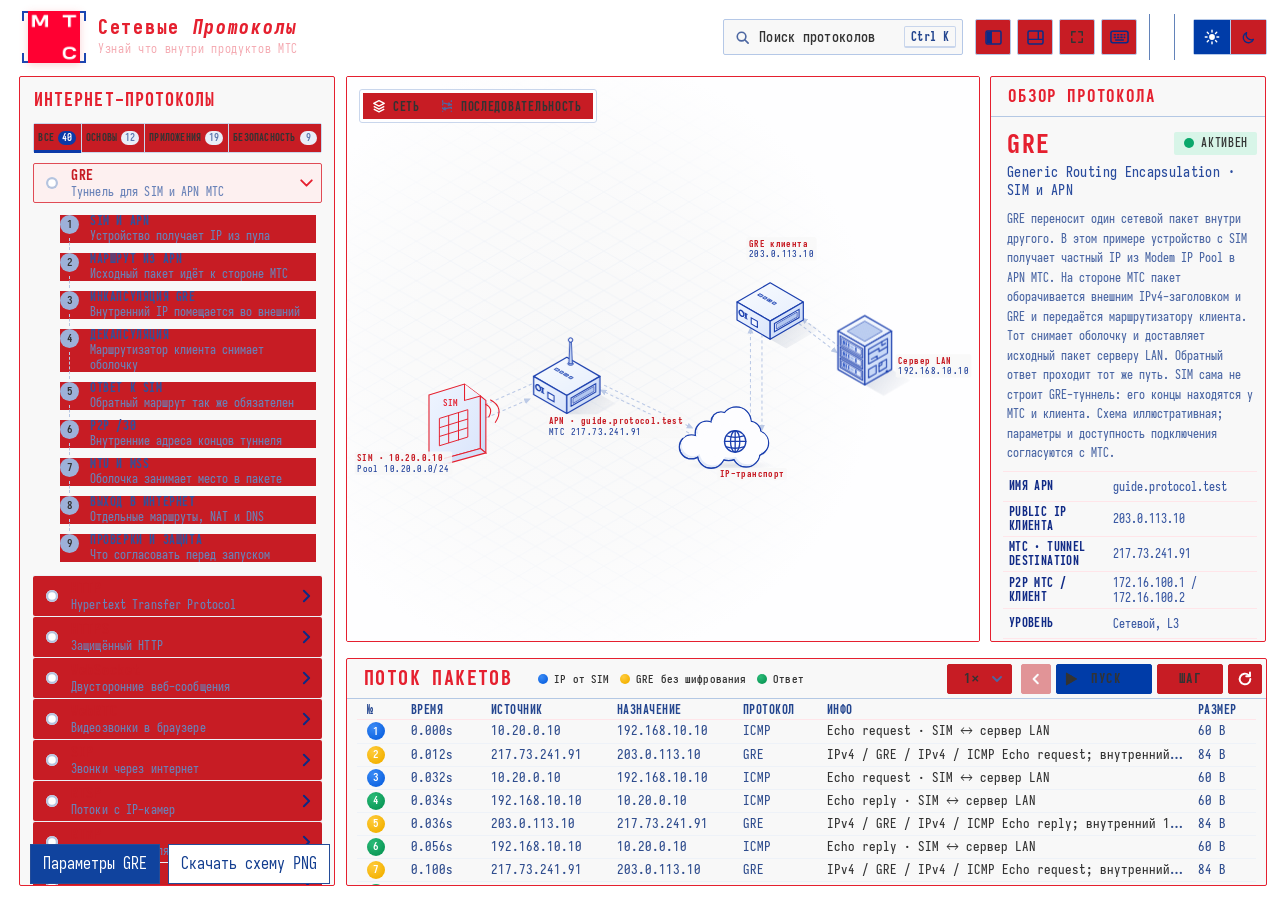
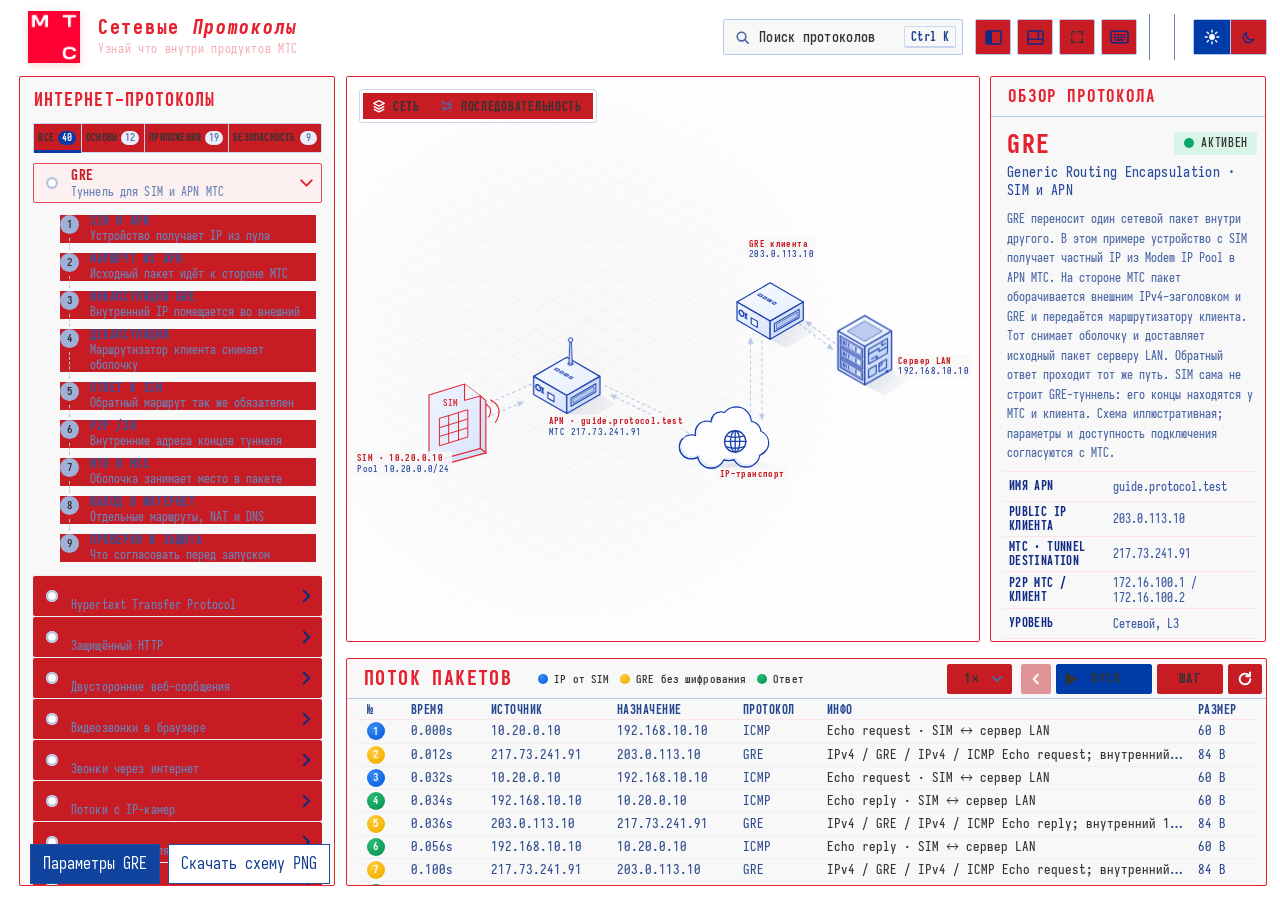
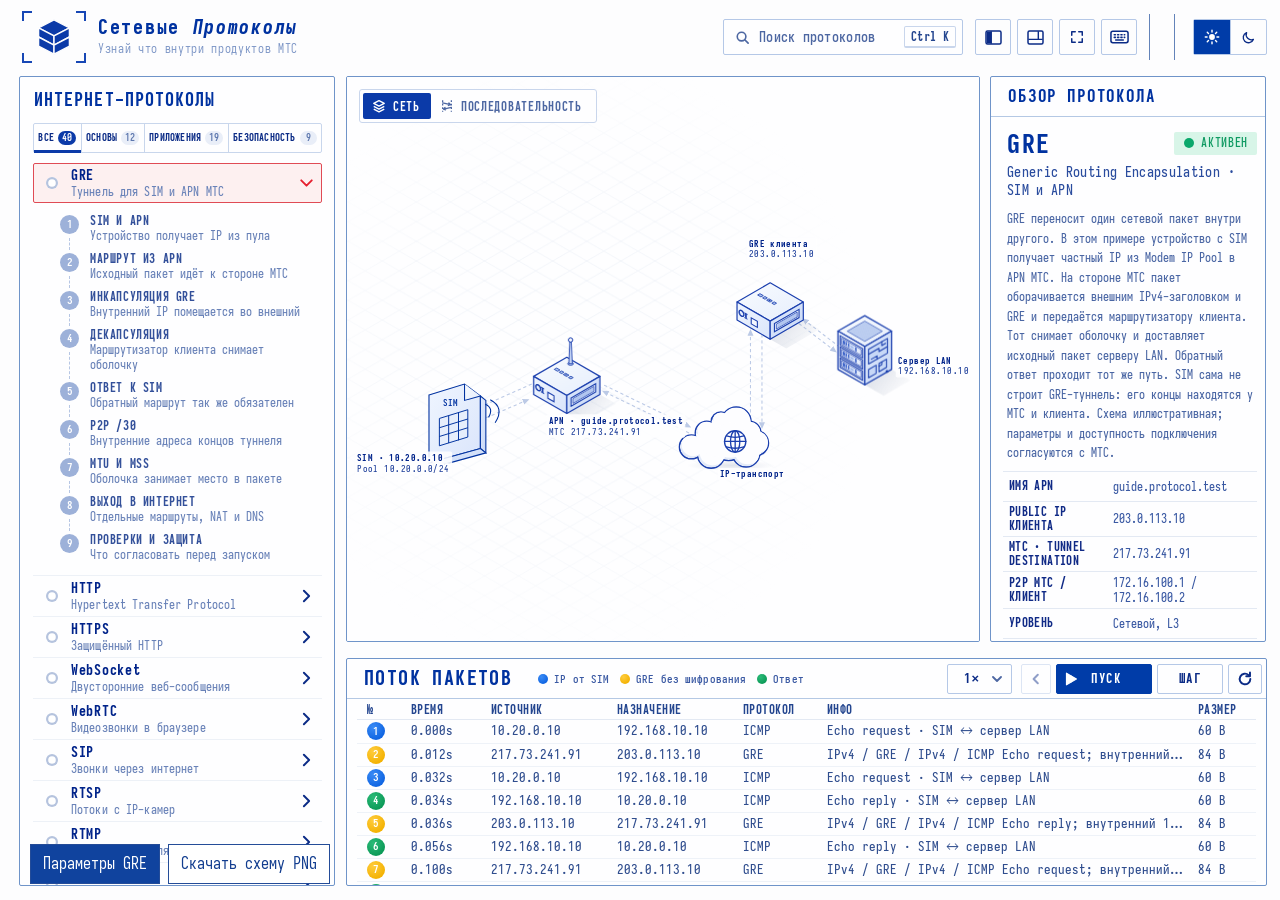
